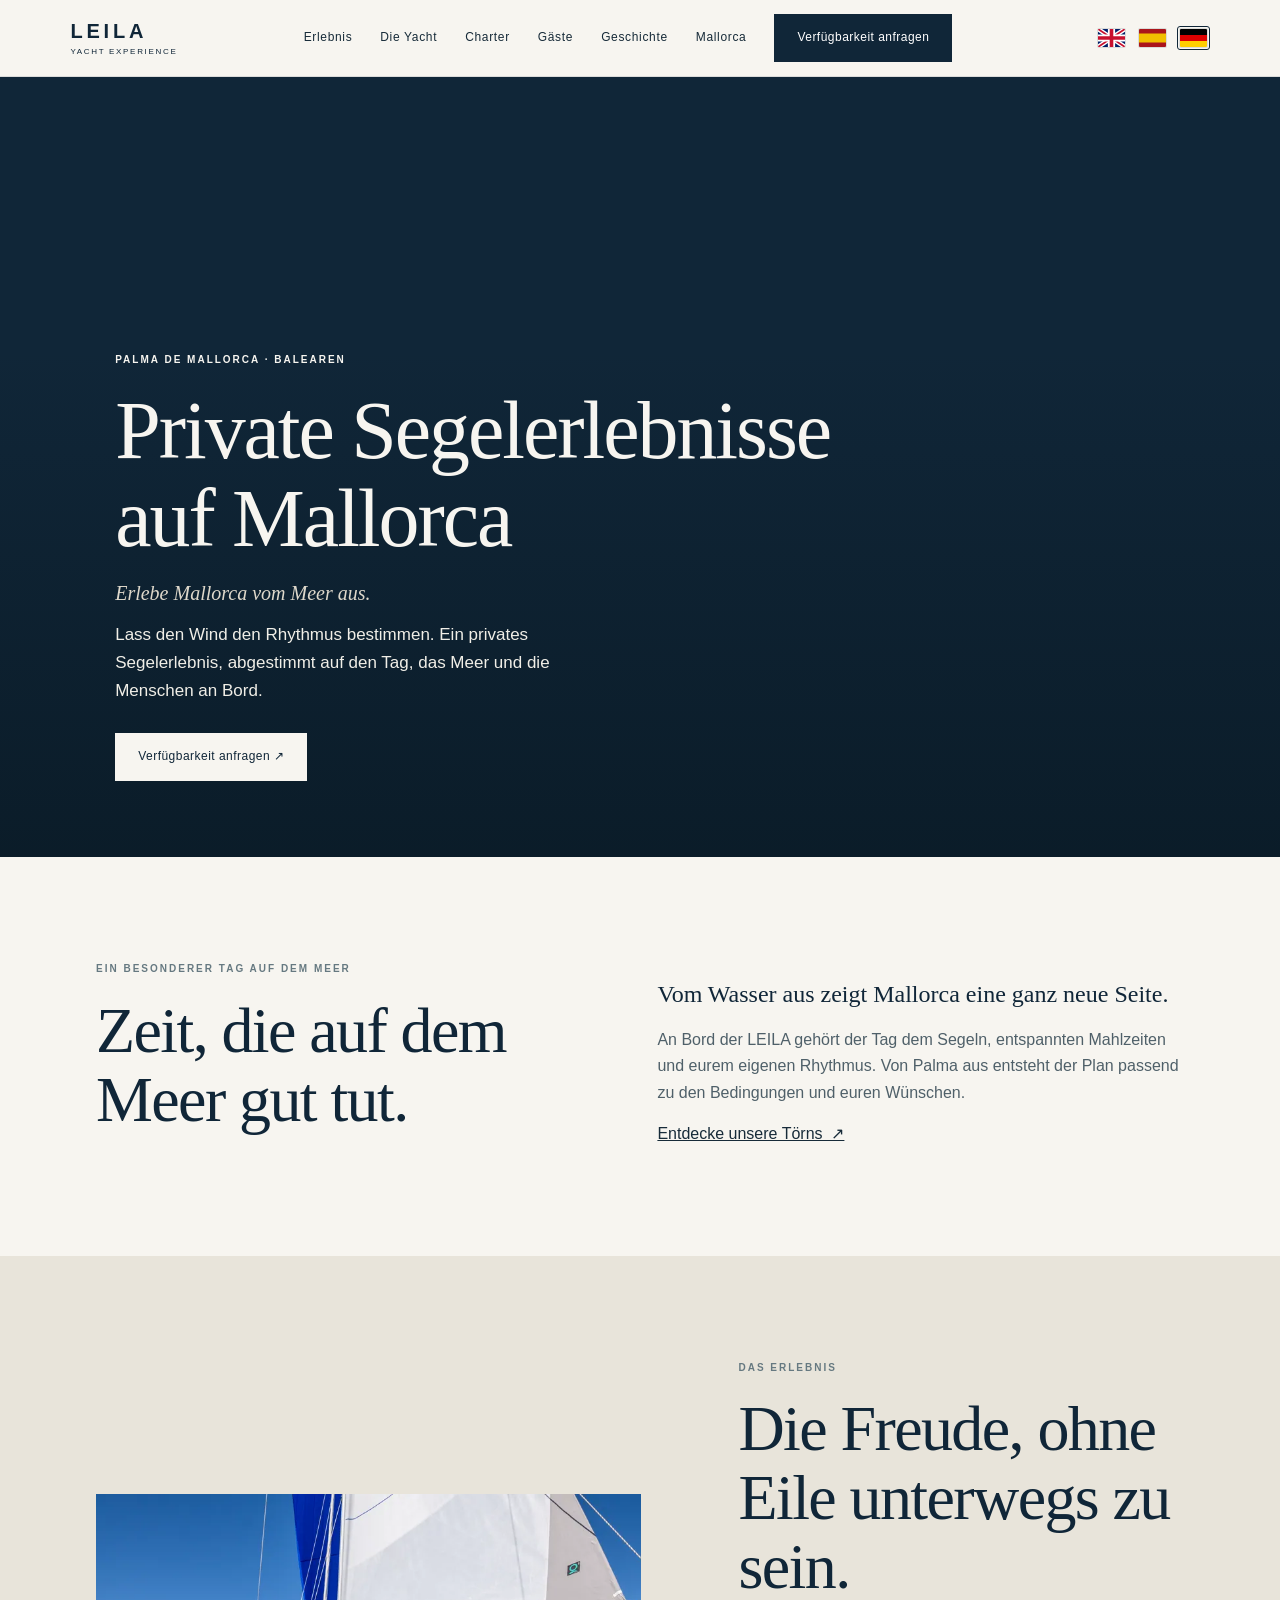
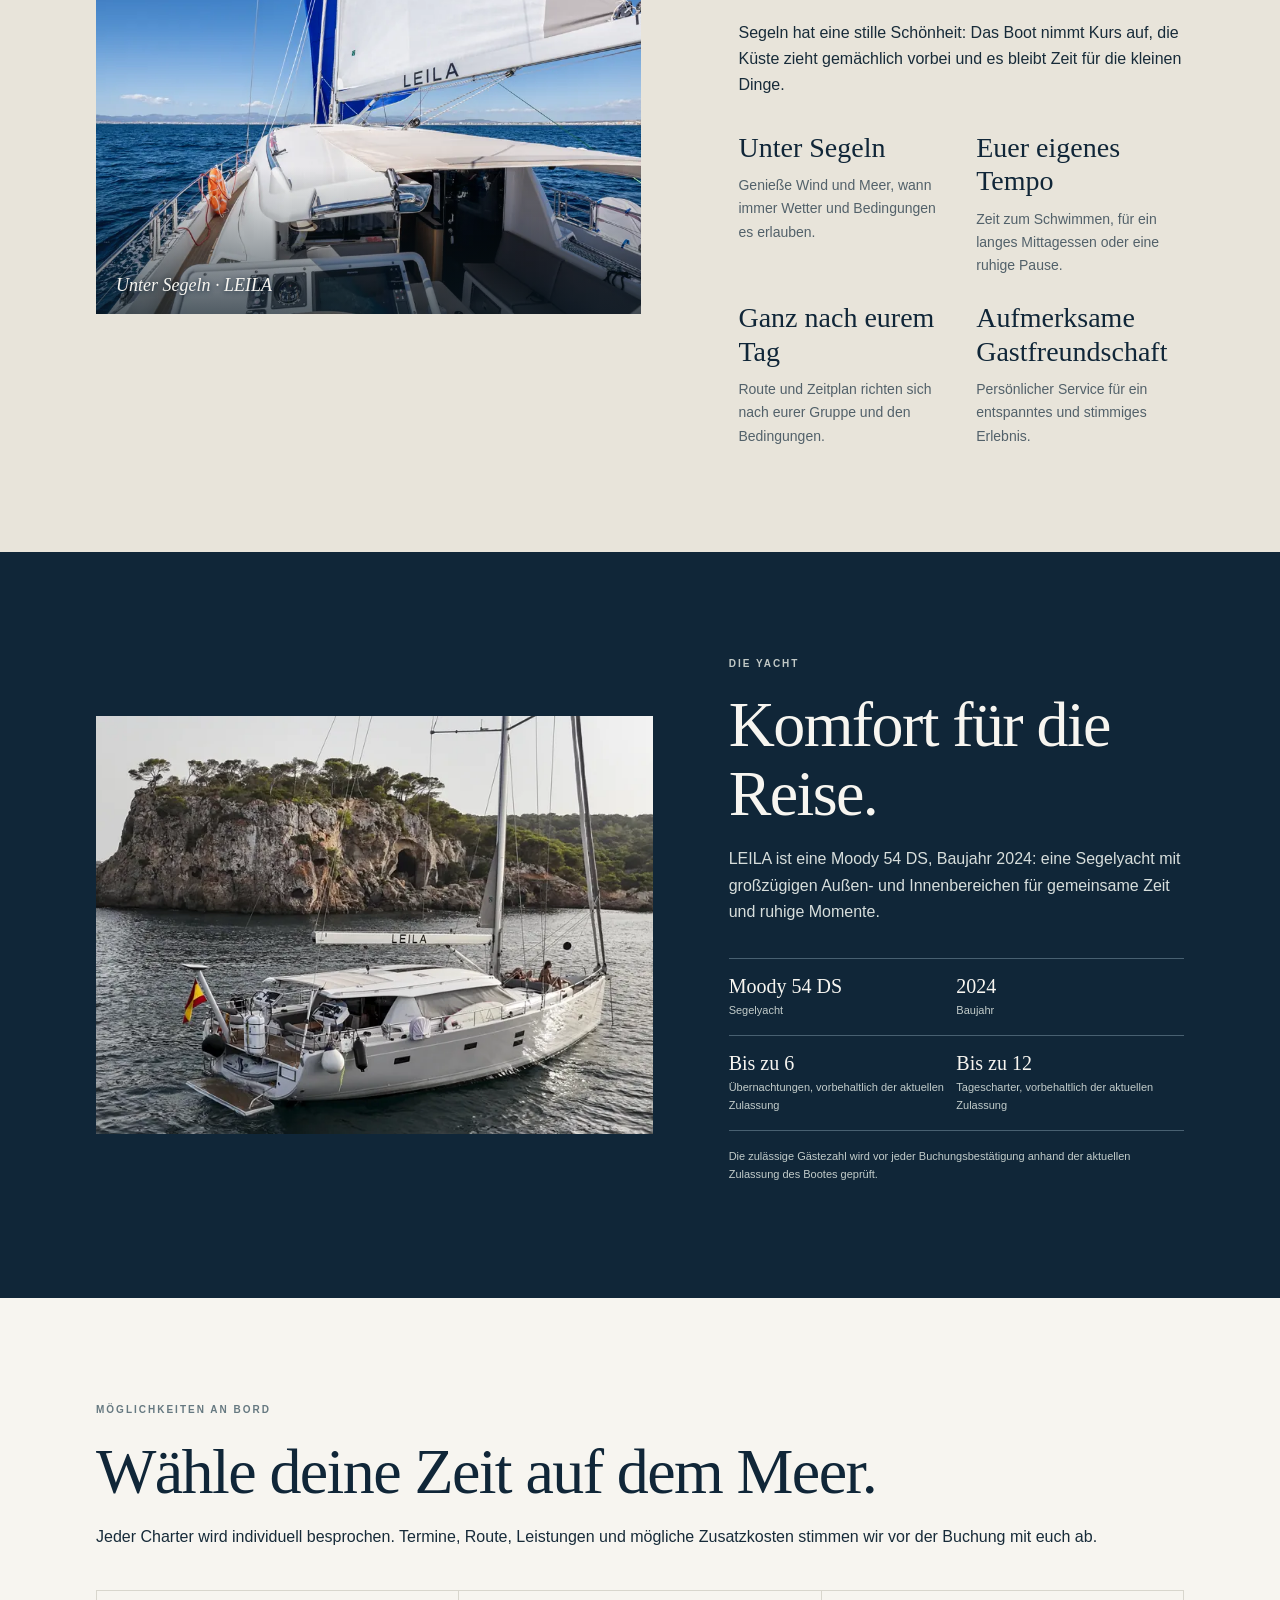
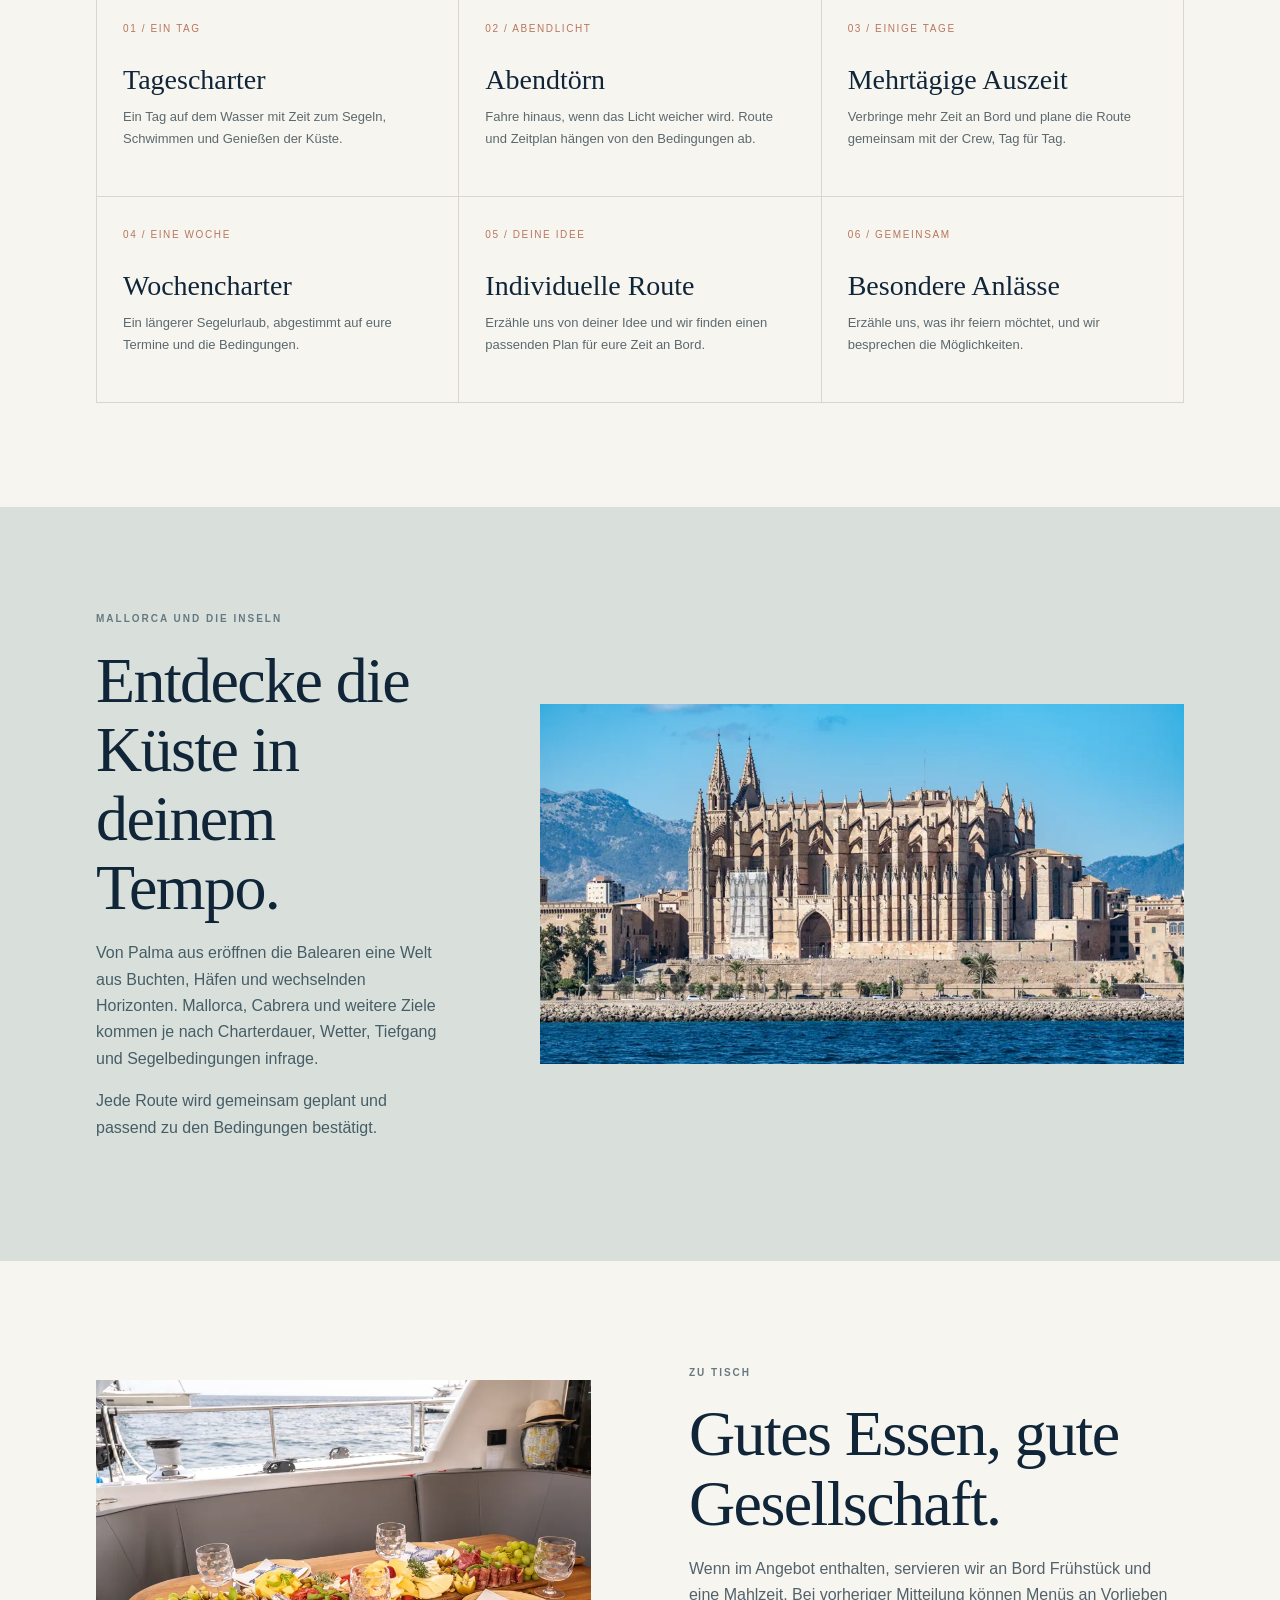
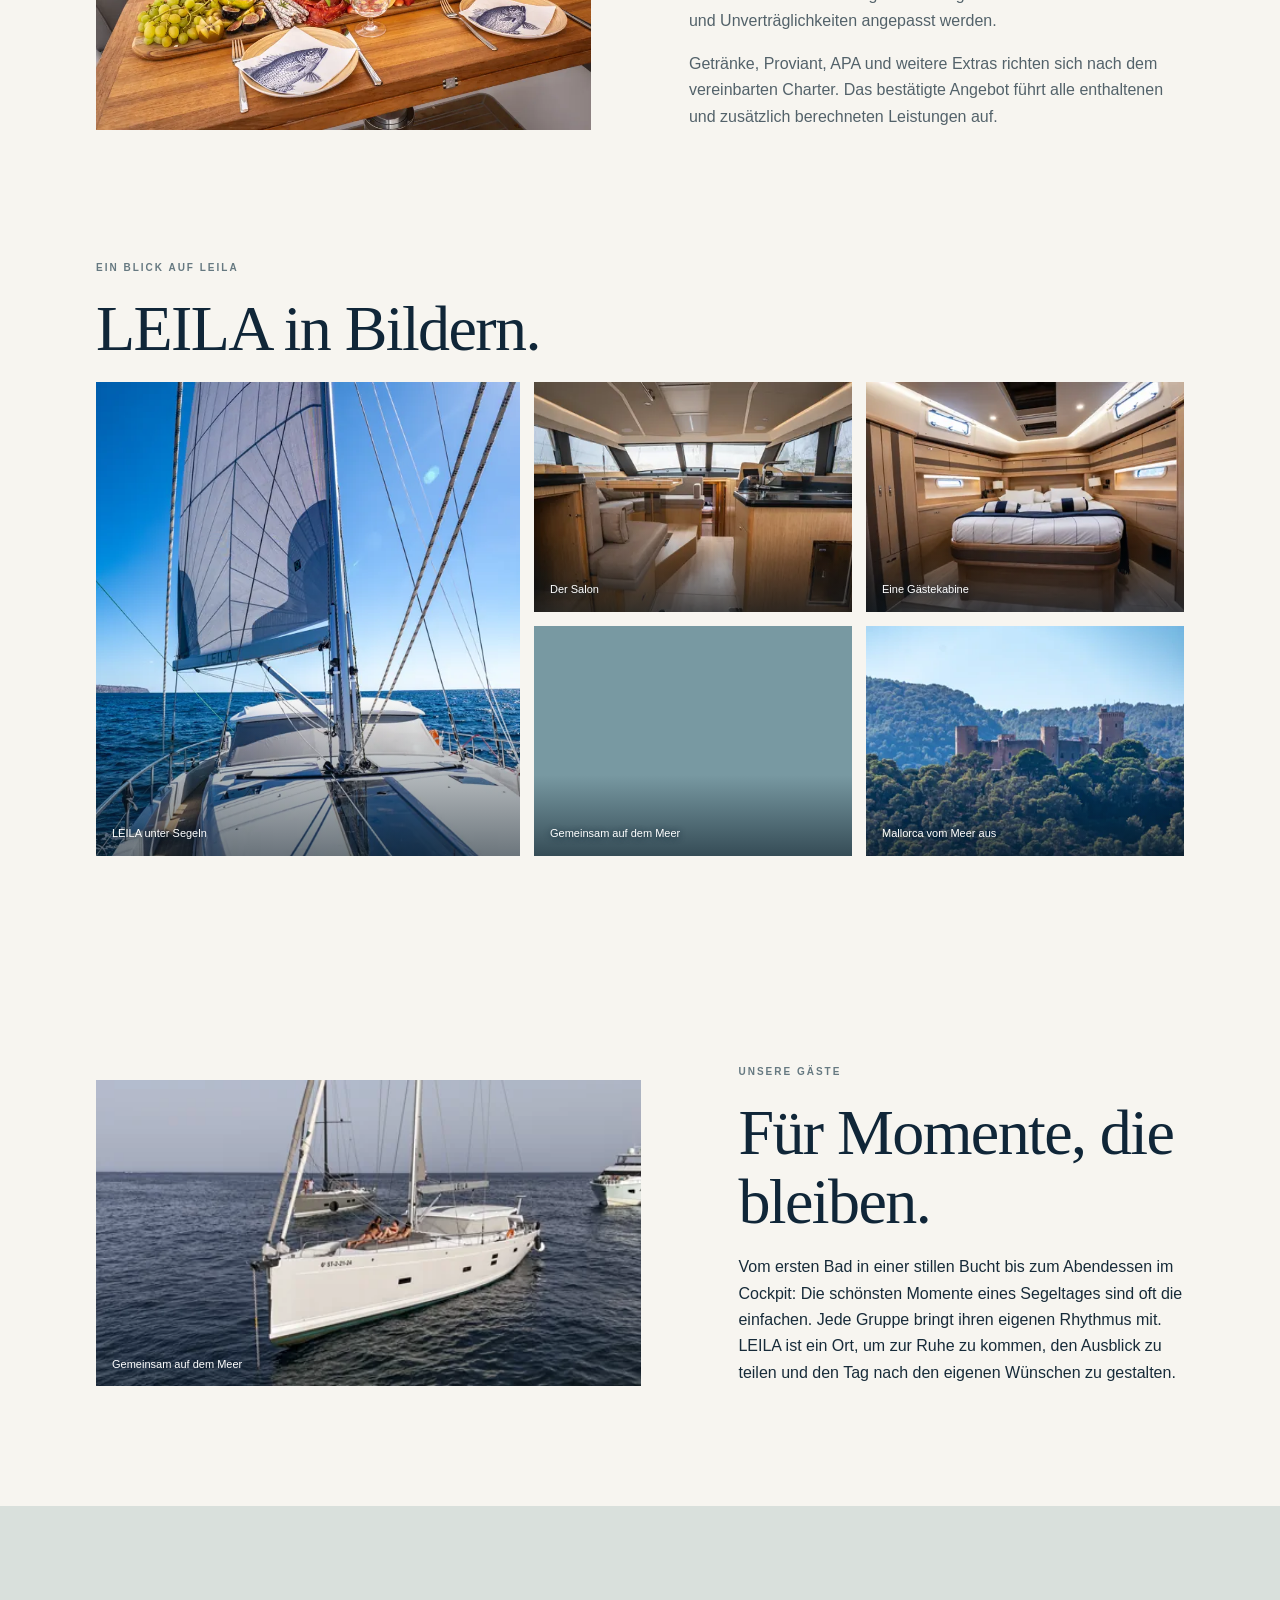
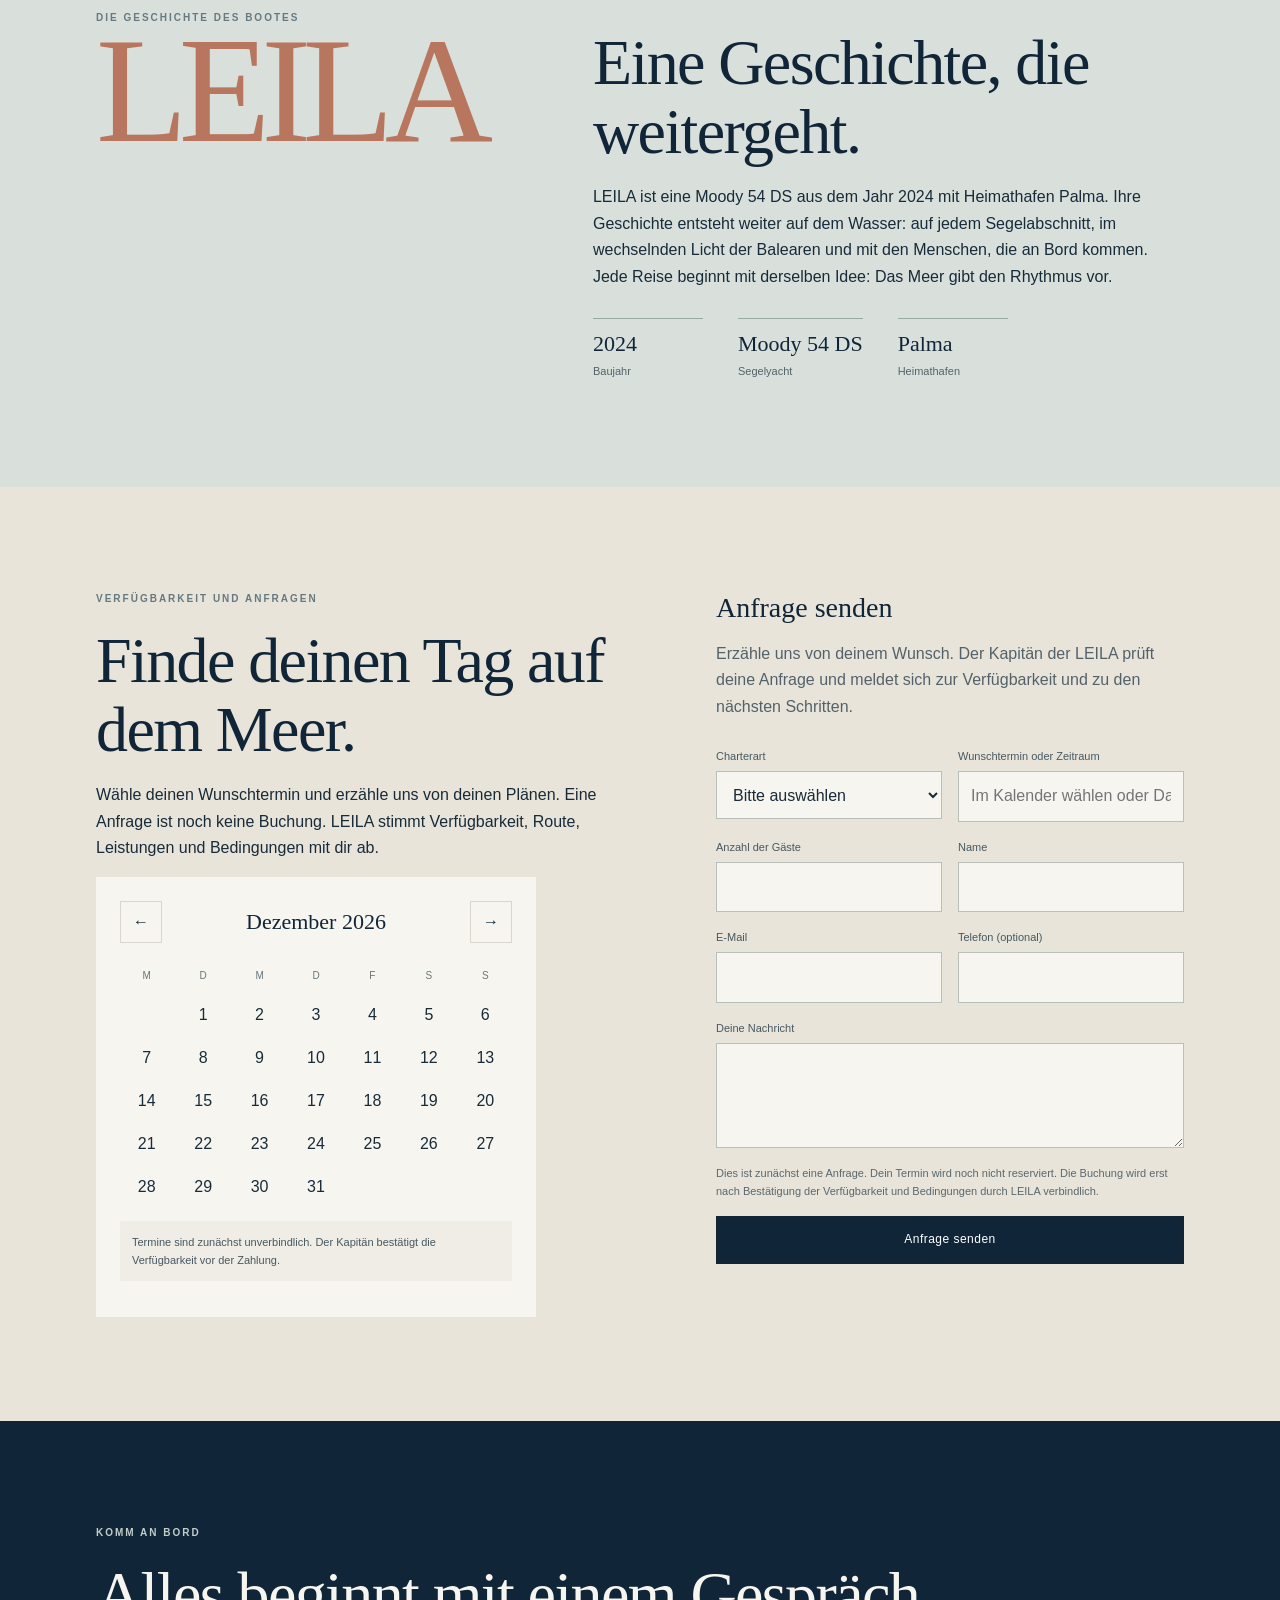
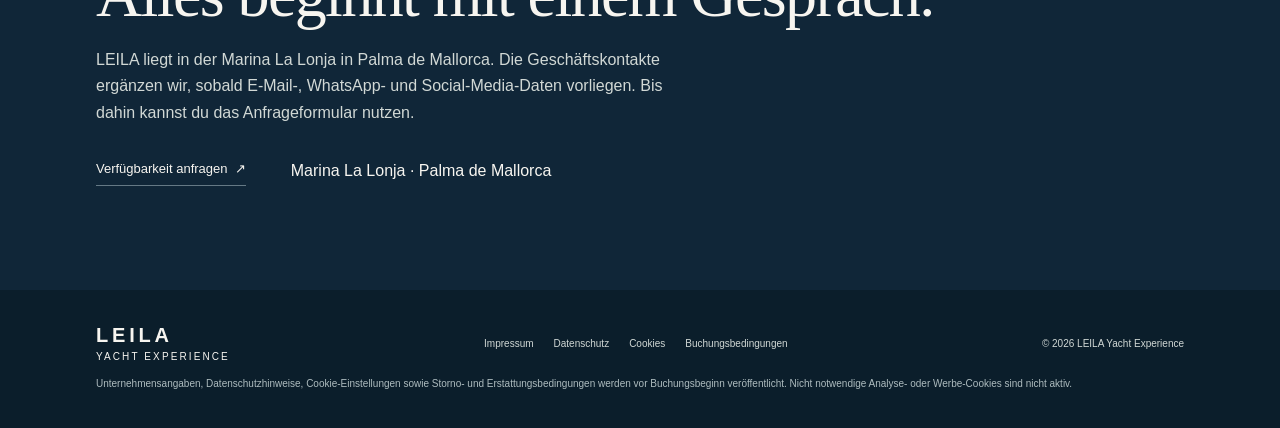
==== de/index.html @ 79f04d92 "Connect enquiry form to Render API" ====
<!doctype html>
<html lang="de">
<head><meta charset="utf-8"><meta name="viewport" content="width=device-width,initial-scale=1"><meta name="theme-color" content="#f7f5f0"><title>Privater Segelurlaub auf Mallorca | LEILA Yacht Experience</title><meta name="description" content="Entdecke Mallorca vom Wasser aus an Bord der LEILA, einer privaten Segelyacht mit Heimathafen Palma. Tagesausfl&uuml;ge, Abendt&ouml;rns und mehrt&auml;gige Reisen."><link rel="canonical" href="https://leila-yacht-experience.juanrechach.chatgpt.site/de/index.html"><link rel="alternate" hreflang="en" href="https://leila-yacht-experience.juanrechach.chatgpt.site/en/index.html"><link rel="alternate" hreflang="es" href="https://leila-yacht-experience.juanrechach.chatgpt.site/es/index.html"><link rel="alternate" hreflang="de" href="https://leila-yacht-experience.juanrechach.chatgpt.site/de/index.html"><link rel="alternate" hreflang="x-default" href="https://leila-yacht-experience.juanrechach.chatgpt.site/en/index.html"><link rel="icon" href="data:,"><link rel="stylesheet" href="../assets/site.css?v=20261016-3"><script type="application/ld+json">{"@context":"https://schema.org","@type":"Organization","name":"LEILA Yacht Experience","url":"https://leila-yacht-experience.juanrechach.chatgpt.site/de/index.html"}</script><script type="application/ld+json">{"@context":"https://schema.org","@type":"WebSite","name":"LEILA Yacht Experience","inLanguage":"de","url":"https://leila-yacht-experience.juanrechach.chatgpt.site/de/index.html"}</script><script defer src="../assets/config.js?v=20261016-5"></script><script defer src="../assets/site.js?v=20261016-5"></script></head>
<body><a class="skip" href="#main">Zum Inhalt springen</a>
<header class="topbar"><nav class="nav" aria-label="Hauptnavigation"><a class="wordmark" href="#top">LEILA<small>YACHT EXPERIENCE</small></a><div class="navlinks"><a href="#experience">Erlebnis</a><a href="#yacht">Die Yacht</a><a href="#charters">Charter</a><a href="#clients">G&auml;ste</a><a href="#history">Geschichte</a><a href="#destinations">Mallorca</a><a href="#request" class="button">Verf&uuml;gbarkeit anfragen</a></div><div class="lang flags language-switch" aria-label="Sprache"><a href="../en/index.html" lang="en" aria-label="Englisch" title="Englisch"><svg class="flag-icon flag-en" viewBox="0 0 30 20" aria-hidden="true" focusable="false"><path fill="#012169" d="M0 0h30v20H0z"/><path stroke="#fff" stroke-width="5" d="M0 0l30 20M30 0L0 20"/><path stroke="#c8102e" stroke-width="2" d="M0 0l30 20M30 0L0 20"/><path stroke="#fff" stroke-width="8" d="M15 0v20M0 10h30"/><path stroke="#c8102e" stroke-width="4" d="M15 0v20M0 10h30"/></svg></a><a href="../es/index.html" lang="es" aria-label="Spanisch" title="Spanisch"><svg class="flag-icon flag-es" viewBox="0 0 30 20" aria-hidden="true" focusable="false"><path fill="#aa151b" d="M0 0h30v20H0z"/><path fill="#f1bf00" d="M0 5h30v10H0z"/></svg></a><a href="../de/index.html" lang="de" aria-label="Deutsch" title="Deutsch" class="current" aria-current="page"><svg class="flag-icon flag-de" viewBox="0 0 30 20" aria-hidden="true" focusable="false"><path fill="#000" d="M0 0h30v6.67H0z"/><path fill="#dd0000" d="M0 6.67h30v6.66H0z"/><path fill="#ffce00" d="M0 13.33h30V20H0z"/></svg></a></div></nav></header>
<main id="main"><section class="hero" id="top"><picture class="hero-picture"><source media="(max-width:600px)" srcset="../assets/leila-under-sail-mobile-720.webp" type="image/webp"><img src="../assets/leila-under-sail-1280.webp" srcset="../assets/leila-under-sail-768.webp 768w, ../assets/leila-under-sail-1280.webp 1280w, ../assets/leila-under-sail-1920.webp 1920w" sizes="100vw" width="1920" height="1080" alt="LEILA segelt vor Mallorca mit blauem Spinnaker" fetchpriority="high" loading="eager" decoding="async"></picture><div class="hero-content"><div class="eyebrow">Palma de Mallorca &middot; Balearen</div><h1>Private Segelerlebnisse<br>auf Mallorca</h1><div class="hero-kicker">Erlebe Mallorca vom Meer aus.</div><p>Lass den Wind den Rhythmus bestimmen. Ein privates Segelerlebnis, abgestimmt auf den Tag, das Meer und die Menschen an Bord.</p><a class="button light" href="#request">Verf&uuml;gbarkeit anfragen <span aria-hidden="true">&nbsp;&#8599;</span></a></div></section>
<section class="section"><div class="wrap intro"><div><div class="eyebrow dark">Ein besonderer Tag auf dem Meer</div><h2>Zeit, die auf dem Meer gut tut.</h2></div><div><p class="lead">Vom Wasser aus zeigt Mallorca eine ganz neue Seite.</p><p>An Bord der LEILA geh&ouml;rt der Tag dem Segeln, entspannten Mahlzeiten und eurem eigenen Rhythmus. Von Palma aus entsteht der Plan passend zu den Bedingungen und euren W&uuml;nschen.</p><a class="textlink" href="#charters">Entdecke unsere T&ouml;rns&nbsp; &#8599;</a></div></div></section>
<section class="section experience" id="experience"><div class="wrap cols"><figure class="experience-visual"><img src="../assets/leila-sailing-deck-960.webp" srcset="../assets/leila-sailing-deck-480.webp 480w, ../assets/leila-sailing-deck-960.webp 960w, ../assets/leila-sailing-deck-1440.webp 1440w" sizes="(max-width:800px) 86vw, 42vw" width="1440" height="960" alt="Blick &uuml;ber LEILAs Deck und Segel mit ihrem Namen im Gro&szlig;segel" loading="lazy" decoding="async"><figcaption>Unter Segeln &middot; LEILA</figcaption></figure><div><div class="eyebrow dark">Das Erlebnis</div><h2>Die Freude, ohne Eile unterwegs zu sein.</h2><p>Segeln hat eine stille Sch&ouml;nheit: Das Boot nimmt Kurs auf, die K&uuml;ste zieht gem&auml;chlich vorbei und es bleibt Zeit f&uuml;r die kleinen Dinge.</p><div class="quiet-list"><div><h3>Unter Segeln</h3><p>Genie&szlig;e Wind und Meer, wann immer Wetter und Bedingungen es erlauben.</p></div><div><h3>Euer eigenes Tempo</h3><p>Zeit zum Schwimmen, f&uuml;r ein langes Mittagessen oder eine ruhige Pause.</p></div><div><h3>Ganz nach eurem Tag</h3><p>Route und Zeitplan richten sich nach eurer Gruppe und den Bedingungen.</p></div><div><h3>Aufmerksame Gastfreundschaft</h3><p>Pers&ouml;nlicher Service f&uuml;r ein entspanntes und stimmiges Erlebnis.</p></div></div></div></div></section>
<section class="section boat" id="yacht"><div class="wrap cols"><img class="boat-art" src="../assets/leila-at-anchor-960.webp" srcset="../assets/leila-at-anchor-480.webp 480w, ../assets/leila-at-anchor-960.webp 960w, ../assets/leila-at-anchor-1440.webp 1440w" sizes="(max-width:800px) 86vw, 46vw" width="1440" height="810" alt="LEILA ankert neben einer felsigen Bucht auf Mallorca" loading="lazy" decoding="async"><div class="boat-copy"><div class="eyebrow">Die Yacht</div><h2>Komfort f&uuml;r die Reise.</h2><p>LEILA ist eine Moody 54 DS, Baujahr 2024: eine Segelyacht mit gro&szlig;z&uuml;gigen Au&szlig;en- und Innenbereichen f&uuml;r gemeinsame Zeit und ruhige Momente.</p><div class="specs"><div class="spec"><b>Moody 54 DS</b><span>Segelyacht</span></div><div class="spec"><b>2024</b><span>Baujahr</span></div><div class="spec"><b>Bis zu 6</b><span>&Uuml;bernachtungen, vorbehaltlich der aktuellen Zulassung</span></div><div class="spec"><b>Bis zu 12</b><span>Tagescharter, vorbehaltlich der aktuellen Zulassung</span></div></div><p class="note">Die zul&auml;ssige G&auml;stezahl wird vor jeder Buchungsbest&auml;tigung anhand der aktuellen Zulassung des Bootes gepr&uuml;ft.</p></div></div></section>
<section class="section experiences" id="charters"><div class="wrap"><div class="eyebrow dark">M&ouml;glichkeiten an Bord</div><h2>W&auml;hle deine Zeit auf dem Meer.</h2><p>Jeder Charter wird individuell besprochen. Termine, Route, Leistungen und m&ouml;gliche Zusatzkosten stimmen wir vor der Buchung mit euch ab.</p><div class="exp-grid"><article class="exp-card"><span class="num">01 / EIN TAG</span><h3>Tagescharter</h3><p>Ein Tag auf dem Wasser mit Zeit zum Segeln, Schwimmen und Genie&szlig;en der K&uuml;ste.</p></article><article class="exp-card"><span class="num">02 / ABENDLICHT</span><h3>Abendt&ouml;rn</h3><p>Fahre hinaus, wenn das Licht weicher wird. Route und Zeitplan h&auml;ngen von den Bedingungen ab.</p></article><article class="exp-card"><span class="num">03 / EINIGE TAGE</span><h3>Mehrt&auml;gige Auszeit</h3><p>Verbringe mehr Zeit an Bord und plane die Route gemeinsam mit der Crew, Tag f&uuml;r Tag.</p></article><article class="exp-card"><span class="num">04 / EINE WOCHE</span><h3>Wochencharter</h3><p>Ein l&auml;ngerer Segelurlaub, abgestimmt auf eure Termine und die Bedingungen.</p></article><article class="exp-card"><span class="num">05 / DEINE IDEE</span><h3>Individuelle Route</h3><p>Erz&auml;hle uns von deiner Idee und wir finden einen passenden Plan f&uuml;r eure Zeit an Bord.</p></article><article class="exp-card"><span class="num">06 / GEMEINSAM</span><h3>Besondere Anl&auml;sse</h3><p>Erz&auml;hle uns, was ihr feiern m&ouml;chtet, und wir besprechen die M&ouml;glichkeiten.</p></article></div></div></section>
<section class="section destinations" id="destinations"><div class="wrap destination-strip"><div><div class="eyebrow dark">Mallorca und die Inseln</div><h2>Entdecke die K&uuml;ste in deinem Tempo.</h2><p>Von Palma aus er&ouml;ffnen die Balearen eine Welt aus Buchten, H&auml;fen und wechselnden Horizonten. Mallorca, Cabrera und weitere Ziele kommen je nach Charterdauer, Wetter, Tiefgang und Segelbedingungen infrage.</p><p>Jede Route wird gemeinsam geplant und passend zu den Bedingungen best&auml;tigt.</p></div><img class="coast" src="../assets/palma-cathedral-from-sea-960.webp" srcset="../assets/palma-cathedral-from-sea-480.webp 480w, ../assets/palma-cathedral-from-sea-960.webp 960w, ../assets/palma-cathedral-from-sea-1440.webp 1440w" sizes="(max-width:800px) 86vw, 55vw" width="1440" height="960" alt="Kathedrale und Uferpromenade von Palma vom Meer aus gesehen" loading="lazy" decoding="async"></div></section>
<section class="section food"><div class="wrap cols"><img class="food-art-image" src="../assets/onboard-table-960.webp" srcset="../assets/onboard-table-480.webp 480w, ../assets/onboard-table-960.webp 960w, ../assets/onboard-table-1440.webp 1440w" sizes="(max-width:800px) 86vw, 42vw" width="1440" height="960" alt="Obst, K&auml;se und Aufschnitt auf dem Cockpittisch der LEILA" loading="lazy" decoding="async"><div><div class="eyebrow dark">Zu Tisch</div><h2>Gutes Essen, gute Gesellschaft.</h2><p>Wenn im Angebot enthalten, servieren wir an Bord Fr&uuml;hst&uuml;ck und eine Mahlzeit. Bei vorheriger Mitteilung k&ouml;nnen Men&uuml;s an Vorlieben und Unvertr&auml;glichkeiten angepasst werden.</p><p>Getr&auml;nke, Proviant, APA und weitere Extras richten sich nach dem vereinbarten Charter. Das best&auml;tigte Angebot f&uuml;hrt alle enthaltenen und zus&auml;tzlich berechneten Leistungen auf.</p></div></div></section>
<section class="section gallery"><div class="wrap"><div class="eyebrow dark">Ein Blick auf LEILA</div><h2>LEILA in Bildern.</h2><div class="gallery-grid"><figure><img src="../assets/leila-sailing-detail-960.webp" srcset="../assets/leila-sailing-detail-480.webp 480w, ../assets/leila-sailing-detail-960.webp 960w, ../assets/leila-sailing-detail-1440.webp 1440w" sizes="(max-width:480px) 88vw, (max-width:800px) 42vw, 40vw" width="1440" height="960" alt="LEILAs Gro&szlig;segel und Mallorcas Horizont vom Deck aus gesehen" loading="lazy" decoding="async"><figcaption>LEILA unter Segeln</figcaption></figure><figure><img src="../assets/leila-salon-960.webp" srcset="../assets/leila-salon-480.webp 480w, ../assets/leila-salon-960.webp 960w, ../assets/leila-salon-1440.webp 1440w" sizes="(max-width:480px) 44vw, (max-width:800px) 42vw, 30vw" width="1440" height="960" alt="Heller Salon an Bord der LEILA mit Esstisch und Sofa" loading="lazy" decoding="async"><figcaption>Der Salon</figcaption></figure><figure><img src="../assets/leila-cabin-960.webp" srcset="../assets/leila-cabin-480.webp 480w, ../assets/leila-cabin-960.webp 960w, ../assets/leila-cabin-1440.webp 1440w" sizes="(max-width:480px) 44vw, (max-width:800px) 42vw, 30vw" width="1440" height="960" alt="Doppelkabine f&uuml;r G&auml;ste mit wei&szlig;er und dunkelblauer Bettw&auml;sche" loading="lazy" decoding="async"><figcaption>Eine G&auml;stekabine</figcaption></figure><figure><img src="../assets/leila-guests-960.webp" srcset="../assets/leila-guests-480.webp 480w, ../assets/leila-guests-960.webp 960w, ../assets/leila-guests-1440.webp 1440w" sizes="(max-width:480px) 44vw, (max-width:800px) 42vw, 30vw" width="1440" height="810" alt="G&auml;ste genie&szlig;en das Meer an Bord der LEILA" loading="lazy" decoding="async"><figcaption>Gemeinsam auf dem Meer</figcaption></figure><figure><img src="../assets/bellver-castle-from-sea-960.webp" srcset="../assets/bellver-castle-from-sea-480.webp 480w, ../assets/bellver-castle-from-sea-960.webp 960w, ../assets/bellver-castle-from-sea-1440.webp 1440w" sizes="(max-width:480px) 44vw, (max-width:800px) 42vw, 30vw" width="1440" height="960" alt="Schloss Bellver &uuml;ber den bewaldeten H&uuml;geln von Palma" loading="lazy" decoding="async"><figcaption>Mallorca vom Meer aus</figcaption></figure></div></div></section>
<section class="section clients" id="clients"><div class="wrap cols"><figure class="clients-photo"><img src="../assets/leila-guests-960.webp" srcset="../assets/leila-guests-480.webp 480w, ../assets/leila-guests-960.webp 960w, ../assets/leila-guests-1440.webp 1440w" sizes="(max-width:800px) 86vw, 42vw" width="1440" height="810" alt="G&auml;ste genie&szlig;en das Meer an Bord der LEILA" loading="lazy" decoding="async"><figcaption>Gemeinsam auf dem Meer</figcaption></figure><div class="clients-copy"><div class="eyebrow dark">Unsere G&auml;ste</div><h2>F&uuml;r Momente, die bleiben.</h2><p>Vom ersten Bad in einer stillen Bucht bis zum Abendessen im Cockpit: Die sch&ouml;nsten Momente eines Segeltages sind oft die einfachen. Jede Gruppe bringt ihren eigenen Rhythmus mit. LEILA ist ein Ort, um zur Ruhe zu kommen, den Ausblick zu teilen und den Tag nach den eigenen W&uuml;nschen zu gestalten.</p></div></div></section>
<section class="section history" id="history"><div class="wrap history-grid"><div><div class="eyebrow dark">Die Geschichte des Bootes</div><div class="history-mark" aria-hidden="true">LEILA</div></div><div class="history-copy"><h2>Eine Geschichte, die weitergeht.</h2><p>LEILA ist eine Moody 54 DS aus dem Jahr 2024 mit Heimathafen Palma. Ihre Geschichte entsteht weiter auf dem Wasser: auf jedem Segelabschnitt, im wechselnden Licht der Balearen und mit den Menschen, die an Bord kommen. Jede Reise beginnt mit derselben Idee: Das Meer gibt den Rhythmus vor.</p><div class="history-facts"><div class="history-fact"><strong>2024</strong><span>Baujahr</span></div><div class="history-fact"><strong>Moody 54 DS</strong><span>Segelyacht</span></div><div class="history-fact"><strong>Palma</strong><span>Heimathafen</span></div></div></div></div></section>
<section class="section availability" id="request"><div class="wrap cols"><div><div class="eyebrow dark">Verf&uuml;gbarkeit und Anfragen</div><h2>Finde deinen Tag auf dem Meer.</h2><p>W&auml;hle deinen Wunschtermin und erz&auml;hle uns von deinen Pl&auml;nen. Eine Anfrage ist noch keine Buchung. LEILA stimmt Verf&uuml;gbarkeit, Route, Leistungen und Bedingungen mit dir ab.</p><div class="calendar" aria-label="Wunschtermin ausw&auml;hlen"><div class="cal-head"><button id="prev" type="button" aria-label="Vorheriger Monat">&#8592;</button><div id="cal-title" class="cal-title" aria-live="polite"></div><button id="next" type="button" aria-label="N&auml;chster Monat">&#8594;</button></div><div id="cal-days" class="days" role="group" aria-label="Kalendertage"></div><p class="cal-note">Termine sind zun&auml;chst unverbindlich. Der Kapit&auml;n best&auml;tigt die Verf&uuml;gbarkeit vor der Zahlung.</p><p id="picked" aria-live="polite" style="font-size:12px"></p></div></div><div class="request-copy"><h3>Anfrage senden</h3><p>Erz&auml;hle uns von deinem Wunsch. Der Kapit&auml;n der LEILA pr&uuml;ft deine Anfrage und meldet sich zur Verf&uuml;gbarkeit und zu den n&auml;chsten Schritten.</p><form class="form" id="request-form"><div class="field"><label for="type">Charterart</label><select id="type" name="type" required><option value="">Bitte ausw&auml;hlen</option><option value="Day charter">Tagescharter</option><option value="Sunset sail">Abendt&ouml;rn</option><option value="Multi-day escape">Mehrt&auml;gige Auszeit</option><option value="Weekly charter">Wochencharter</option><option value="Tailored itinerary">Individuelle Route</option><option value="Special occasion">Besonderer Anlass</option></select></div><div class="field"><label for="date">Wunschtermin oder Zeitraum</label><input id="date" name="date" type="text" placeholder="Im Kalender w&auml;hlen oder Datum eingeben" required></div><div class="field"><label for="guests">Anzahl der G&auml;ste</label><input id="guests" name="guests" type="number" min="1" max="12" required></div><div class="field"><label for="name">Name</label><input id="name" name="name" autocomplete="name" required></div><div class="field"><label for="email">E-Mail</label><input id="email" name="email" type="email" autocomplete="email" required></div><div class="field"><label for="phone">Telefon (optional)</label><input id="phone" name="phone" type="tel" autocomplete="tel"></div><div class="field full"><label for="message">Deine Nachricht</label><textarea id="message" name="message"></textarea></div><p class="form-hint">Dies ist zun&auml;chst eine Anfrage. Dein Termin wird noch nicht reserviert. Die Buchung wird erst nach Best&auml;tigung der Verf&uuml;gbarkeit und Bedingungen durch LEILA verbindlich.</p><button class="button" type="submit">Anfrage senden</button><div class="status" id="request-status" role="status" aria-live="polite" hidden></div></form></div></div></section>
<section class="section contact" id="contact"><div class="wrap"><div class="eyebrow">Komm an Bord</div><h2>Alles beginnt mit einem Gespr&auml;ch.</h2><p>LEILA liegt in der Marina La Lonja in Palma de Mallorca. Die Gesch&auml;ftskontakte erg&auml;nzen wir, sobald E-Mail-, WhatsApp- und Social-Media-Daten vorliegen. Bis dahin kannst du das Anfrageformular nutzen.</p><div class="contact-row"><a href="#request">Verf&uuml;gbarkeit anfragen&nbsp; &#8599;</a><span>Marina La Lonja &middot; Palma de Mallorca</span></div></div></section></main>
<footer class="footer"><div class="footer-inner"><a class="wordmark" href="#top" style="color:#f7f5f0">LEILA<small>YACHT EXPERIENCE</small></a><div class="footlinks"><a href="#legal">Impressum</a><a href="#legal">Datenschutz</a><a href="#legal">Cookies</a><a href="#legal">Buchungsbedingungen</a></div><small>&copy; <span id="year">2026</span> LEILA Yacht Experience</small></div><p class="legal-note" id="legal">Unternehmensangaben, Datenschutzhinweise, Cookie-Einstellungen sowie Storno- und Erstattungsbedingungen werden vor Buchungsbeginn ver&ouml;ffentlicht. Nicht notwendige Analyse- oder Werbe-Cookies sind nicht aktiv.</p></footer></body></html>
---- assets/site.css ----
:root{--navy:#102638;--cream:#f7f5f0;--sand:#d8c8ae;--sea:#7899a2;--clay:#b8765e;--ink:#172b39;--line:#d8d6cd;--serif:'Playfair Display',Georgia,serif;--sans:'DM Sans',Arial,sans-serif}*{box-sizing:border-box}html{scroll-behavior:smooth;scroll-padding-top:86px}body{margin:0;background:var(--cream);color:var(--ink);font:16px/1.65 var(--sans);-webkit-font-smoothing:antialiased}a{color:inherit}button,input,select,textarea{font:inherit}button,a{touch-action:manipulation}.skip{position:absolute;top:-80px;left:16px;background:white;padding:12px;z-index:20}.skip:focus{top:16px}.topbar{position:sticky;top:0;z-index:10;background:rgba(247,245,240,.97);border-bottom:1px solid rgba(16,38,56,.12);backdrop-filter:blur(9px)}.nav{max-width:1440px;margin:auto;height:76px;padding:0 5.5%;display:flex;align-items:center;justify-content:space-between}.wordmark{text-decoration:none;color:var(--navy);font-size:20px;font-weight:600;letter-spacing:.19em;line-height:1}.wordmark small{display:block;margin-top:7px;font-size:8px;letter-spacing:.21em;font-weight:500}.navlinks{display:flex;gap:28px;align-items:center;font-size:12px;letter-spacing:.055em}.navlinks a{text-decoration:none}.navlinks a:hover,.textlink:hover{color:var(--clay)}.lang{display:flex;gap:9px;align-items:center;color:#63717a}.lang a{font-size:11px;text-decoration:none}.lang .current{color:var(--navy);font-weight:600}.button{min-height:48px;display:inline-flex;align-items:center;justify-content:center;padding:0 22px;background:var(--navy);border:1px solid var(--navy);color:white;text-decoration:none;font-size:12px;letter-spacing:.04em;transition:background .2s,color .2s}.button:hover{background:#244455}.button.light{background:var(--cream);border-color:var(--cream);color:var(--navy)}.button.outline{background:transparent;color:var(--navy)}.button:focus-visible,a:focus-visible,button:focus-visible,input:focus-visible,select:focus-visible,textarea:focus-visible{outline:3px solid var(--clay);outline-offset:3px}.hero{position:relative;min-height:min(780px,calc(100svh - 76px));display:flex;align-items:flex-end;background:#102638;color:var(--cream)}.hero:after{content:'';position:absolute;inset:35% 0 0;background:linear-gradient(0deg,rgba(9,25,36,.76),transparent)}.hero-content{position:relative;z-index:1;width:min(1440px,100%);margin:0 auto;padding:90px 9% 76px}.eyebrow{text-transform:uppercase;letter-spacing:.2em;font-size:10px;font-weight:600}.hero h1,.section h2{font:400 clamp(42px,6.4vw,86px)/1.08 var(--serif);letter-spacing:-.025em;margin:18px 0}.hero p{font-size:17px;max-width:510px;color:#f0eee7;margin:0 0 28px}.hero-kicker{font:italic 20px var(--serif);color:#ded8cb;margin-bottom:16px}.section{padding:104px 7.5%;}.wrap{max-width:1220px;margin:auto}.intro{display:grid;grid-template-columns:.9fr 1.1fr;gap:12%;align-items:start}.intro h2,.section h2{font-size:clamp(38px,5vw,64px);color:var(--navy)}.intro p{max-width:580px;margin:15px 0;color:#4f6069}.intro .lead{font:24px/1.5 var(--serif);color:var(--navy)}.eyebrow.dark{color:#667981}.rule{height:1px;background:var(--line);margin:50px 0}.experience{background:#e8e4da}.cols{display:grid;grid-template-columns:1.1fr .9fr;gap:9%;align-items:center}.experience-visual{min-height:420px;position:relative}.experience-visual span{position:absolute;bottom:18px;left:20px;color:var(--cream);font:italic 18px var(--serif)}h3{font:400 28px/1.2 var(--serif);color:var(--navy);margin:0 0 10px}.quiet-list{display:grid;grid-template-columns:1fr 1fr;gap:24px 30px;margin-top:32px}.quiet-list p{font-size:14px;color:#52616a;margin:0}.boat{background:var(--navy);color:var(--cream)}.boat h2,.boat h3{color:var(--cream)}.boat .eyebrow{color:#c1c8c5}.boat .cols{gap:7%}.boat-art{width:100%;display:block}.boat-copy>p{color:#d7dedc;max-width:530px}.specs{display:grid;grid-template-columns:1fr 1fr;border-top:1px solid #486071;margin-top:32px}.spec{padding:16px 10px 16px 0;border-bottom:1px solid #486071}.spec b{display:block;font:20px var(--serif)}.spec span{display:block;color:#c2ccca;font-size:11px;margin-top:3px}.note{font-size:11px!important;color:#c2ccca!important;margin-top:16px}.experiences{background:var(--cream)}.exp-grid{display:grid;grid-template-columns:repeat(3,1fr);gap:1px;background:var(--line);margin-top:40px;border:1px solid var(--line)}.exp-card{background:var(--cream);padding:30px 26px;min-height:205px}.exp-card .num{display:block;font-size:10px;color:var(--clay);letter-spacing:.16em;margin-bottom:25px}.exp-card p{font-size:13px;color:#5b696e;margin:0}.destinations{background:#d9e0dc}.destination-strip{display:grid;grid-template-columns:.7fr 1.3fr;gap:9%;align-items:center}.coast{height:360px;width:100%;object-fit:cover;object-position:center 48%;display:block;background:none}.destinations p{max-width:540px;color:#465d66}.food{background:var(--cream)}.food .cols{grid-template-columns:1fr 1fr}.food-art{min-height:350px;background:var(--sand);display:flex;align-items:center;justify-content:center;color:var(--navy)}.food-art svg{width:60%;max-width:250px}.food p{color:#53626a;max-width:520px}.gallery{padding-top:10px}.gallery-grid{display:grid;grid-template-columns:1.2fr .8fr;grid-template-rows:260px 240px;gap:14px}.gallery-grid figure{margin:0;position:relative;overflow:hidden;background:var(--sea)}.gallery-grid figure:first-child{grid-row:span 2;background:#102638}.gallery-grid figure:nth-child(2){background:#c7c9bf}.gallery-grid figure:nth-child(3){background:#7899a2}.gallery-grid img{width:100%;height:100%;object-fit:cover;display:block}.gallery-grid figcaption{position:absolute;left:16px;bottom:13px;color:white;font-size:11px;text-shadow:0 1px 6px #102638}.availability{background:#e8e4da}.availability .cols{align-items:start}.calendar{background:var(--cream);padding:24px;max-width:440px}.cal-head{display:flex;justify-content:space-between;align-items:center;margin-bottom:18px}.cal-head button{border:1px solid var(--line);background:transparent;color:var(--navy);height:42px;width:42px;cursor:pointer}.cal-title{font:22px var(--serif);color:var(--navy)}.days{display:grid;grid-template-columns:repeat(7,1fr);gap:3px;text-align:center}.days span{font-size:10px;color:#69777b;padding:7px 0}.days button{height:40px;border:0;background:transparent;color:var(--ink);cursor:pointer}.days button:hover,.days button.selected{background:var(--navy);color:white}.days button:disabled{visibility:hidden}.cal-note{margin:14px 0 0;padding:12px;background:#f0ede6;font-size:11px;color:#465860}.request-copy{max-width:490px}.request-copy>p{color:#53626a}.form{display:grid;grid-template-columns:1fr 1fr;gap:16px;margin-top:27px}.field{display:flex;flex-direction:column;gap:6px}.field.full{grid-column:1/-1}.field label{font-size:11px;color:#465962}.field input,.field select,.field textarea{border:1px solid #b9c0bb;background:var(--cream);min-height:48px;padding:11px 12px;color:var(--ink);border-radius:0}.field textarea{min-height:105px;resize:vertical}.form .button{grid-column:1/-1;cursor:pointer}.form-hint{grid-column:1/-1;font-size:11px;color:#59686e;margin:0}.status{grid-column:1/-1;padding:14px;background:#fff;color:var(--navy);font-size:13px}.contact{background:var(--navy);color:var(--cream)}.contact h2{color:var(--cream)}.contact .eyebrow{color:#c2ccca}.contact p{max-width:600px;color:#d1d8d5}.contact-row{display:flex;gap:45px;flex-wrap:wrap;margin-top:32px}.contact-row a{text-decoration:none;font-size:13px;border-bottom:1px solid #657985;padding-bottom:6px}.footer{background:#0b1e2b;color:#d1d8d5;padding:35px 7.5%}.footer-inner{max-width:1220px;margin:auto;display:flex;justify-content:space-between;gap:24px;align-items:center}.footer small{font-size:10px}.footlinks{display:flex;gap:20px;flex-wrap:wrap}.footlinks a{font-size:10px;text-decoration:none}.legal-note{max-width:1220px;margin:14px auto 0;color:#aebcbf;font-size:10px}.mobile-menu{display:none}
@media(max-width:800px){.nav{height:68px;padding:0 5%}.navlinks{gap:17px}.navlinks a:not(.button){display:none}.navlinks .button{min-height:42px;padding:0 14px}.hero{min-height:680px;min-height:calc(90svh - 68px);background-position:55% center}.hero-content{padding:70px 7% 55px}.section{padding:76px 7%}.intro,.cols,.destination-strip,.food .cols{grid-template-columns:1fr;gap:35px}.intro{gap:12px}.experience-visual{min-height:350px}.boat-art{max-width:600px}.exp-grid{grid-template-columns:1fr 1fr}.exp-card{min-height:170px}.destination-strip{gap:28px}.coast{height:300px}.gallery-grid{grid-template-rows:220px 180px}.availability .cols{gap:38px}.calendar{max-width:none}.contact-row{gap:25px}.footer-inner{align-items:flex-start;flex-direction:column}}
@media(max-width:480px){body{font-size:15px}.wordmark{font-size:17px}.wordmark small{font-size:7px}.nav{padding:0 4%}.navlinks{gap:9px}.navlinks .button{font-size:10px;min-height:40px;padding:0 10px}.lang{gap:5px}.lang a{font-size:10px}.hero h1{font-size:48px}.hero p{font-size:15px}.hero-kicker{font-size:18px}.section{padding:65px 6%}.intro h2,.section h2{font-size:42px}.quiet-list{grid-template-columns:1fr;gap:18px}.exp-grid{grid-template-columns:1fr}.exp-card{min-height:auto;padding:23px}.exp-card .num{margin-bottom:14px}.experience-visual{min-height:280px}.specs{grid-template-columns:1fr 1fr}.gallery-grid{grid-template-columns:1fr 1fr;grid-template-rows:180px 145px;gap:8px}.gallery-grid figure:first-child{grid-column:span 2;grid-row:auto}.calendar{padding:15px}.days button{height:39px}.form{grid-template-columns:1fr}.field.full,.form .button,.form-hint,.status{grid-column:auto}.footer{padding:30px 6%}.footlinks{gap:13px}.coast{height:250px}}
@media(prefers-reduced-motion:reduce){html{scroll-behavior:auto}*,*:before,*:after{transition-duration:.01ms!important;animation-duration:.01ms!important;animation-iteration-count:1!important}}
.sr-only{position:absolute;width:1px;height:1px;padding:0;margin:-1px;overflow:hidden;clip:rect(0,0,0,0);white-space:nowrap;border:0}.menu-toggle{display:none;background:transparent;border:1px solid var(--line);color:var(--navy);min-width:42px;height:42px;font-size:19px;cursor:pointer}
@media(max-width:800px){.menu-toggle{display:inline-flex;align-items:center;justify-content:center;order:0}.navlinks{position:static;gap:10px}.navlinks>a.button{display:inline-flex}.navlinks .lang{display:flex}.navlinks.menu-open{position:absolute;top:68px;right:0;left:0;background:var(--cream);padding:14px 6% 18px;border-bottom:1px solid var(--line);display:flex;align-items:stretch;flex-direction:column;gap:0}.navlinks.menu-open>a:not(.button){display:block;padding:12px 0;border-bottom:1px solid var(--line)}.navlinks.menu-open>a.button{display:inline-flex;margin:12px 0}.navlinks.menu-open .lang{padding-top:12px}.navlinks .lang>a{display:inline!important;padding:0!important;border:0!important}}
@media(max-width:480px){.navlinks{gap:7px}.navlinks>a.button{font-size:8px;min-height:40px;padding:0 5px;white-space:nowrap}}.hero{background:#102638;color:var(--cream)}.hero-picture{position:absolute;inset:0;display:block}.hero-picture img{display:block;width:100%;height:100%;object-fit:cover;object-position:center 52%}.hero:after{z-index:1}.hero-content{z-index:2}
.experience-visual{background:none;position:relative;margin:0;overflow:hidden}.experience-visual:after{content:"";position:absolute;inset:65% 0 0;background:linear-gradient(0deg,rgba(9,25,36,.68),transparent);pointer-events:none}.experience-visual img{display:block;width:100%;height:100%;min-height:420px;object-fit:cover}.experience-visual figcaption{position:absolute;z-index:1;bottom:18px;left:20px;color:var(--cream);font:italic 18px var(--serif);text-shadow:0 1px 5px #102638}
.boat-art{width:100%;height:auto;max-height:520px;aspect-ratio:4/3;object-fit:cover;display:block}.coast{height:360px;width:100%;object-fit:cover;object-position:center 48%;display:block;background:none}.food-art-image{width:100%;height:350px;object-fit:cover;display:block}
.gallery-grid{grid-template-columns:1.2fr .9fr .9fr;grid-template-rows:230px 230px}.gallery-grid figure:after{content:"";position:absolute;inset:65% 0 0;background:linear-gradient(0deg,rgba(9,25,36,.6),transparent);pointer-events:none}.gallery-grid figcaption{z-index:1}
@media(max-width:800px){.experience-visual,.experience-visual img{min-height:350px}.gallery-grid{grid-template-columns:1fr 1fr;grid-template-rows:220px 180px 180px}}
@media(max-width:480px){.experience-visual,.experience-visual img{min-height:280px}.gallery-grid{grid-template-columns:1fr 1fr;grid-template-rows:180px 145px 145px;gap:8px}}
.photo-viewer{position:fixed;inset:0;width:min(96vw,1500px);height:min(94vh,1000px);max-width:none;max-height:none;margin:auto;padding:56px 24px 20px;border:0;background:#091924;color:#fff;overflow:hidden}.photo-viewer::backdrop{background:rgba(4,13,20,.9)}.photo-viewer figure{height:100%;margin:0;display:flex;flex-direction:column;align-items:center;justify-content:center;gap:12px}.photo-viewer figure img{display:block;max-width:100%;max-height:calc(100% - 34px);width:auto;height:auto;object-fit:contain}.photo-viewer figcaption{font-size:12px;text-align:center;color:#f4f1e9}.photo-viewer-close{position:absolute;top:10px;right:12px;width:42px;height:42px;border:1px solid #ffffff80;background:#172e3d;color:#fff;font-size:29px;line-height:1;cursor:pointer}.photo-viewer-close:focus-visible{outline:2px solid #fff;outline-offset:3px}main img[role=button]{cursor:zoom-in}main img[role=button]:focus-visible{outline:3px solid #9c674f;outline-offset:3px}@media(max-width:600px){.photo-viewer{width:100vw;height:100dvh;padding:58px 10px 16px}.photo-viewer figure img{max-width:100%;max-height:calc(100% - 34px)}}
.photo-viewer-close{width:48px;height:48px;border:1px solid #ffffff99;border-radius:50%;background:#172e3d;color:#fff;padding:0;display:grid;place-items:center}.photo-viewer-close span{position:relative;width:24px;height:24px;display:block}.photo-viewer-close span:before,.photo-viewer-close span:after{content:"";position:absolute;left:11px;top:1px;width:2px;height:22px;border-radius:2px;background:#fff}.photo-viewer-close span:before{transform:rotate(45deg)}.photo-viewer-close span:after{transform:rotate(-45deg)}.photo-viewer-close:hover{background:#284658}
.clients{background:var(--cream)}.clients-photo{position:relative;margin:0;min-height:280px;overflow:hidden;background:var(--sea)}.clients-photo img{display:block;width:100%;height:100%;min-height:280px;object-fit:cover}.clients-photo figcaption{position:absolute;left:16px;bottom:13px;color:white;font-size:11px;text-shadow:0 1px 6px #102638}.clients-copy{max-width:540px}.history{background:#d9e0dc}.history-grid{display:grid;grid-template-columns:.7fr 1.3fr;gap:10%;align-items:start}.history-copy{max-width:680px}.history-mark{font:clamp(68px,12vw,150px)/.85 var(--serif);letter-spacing:-.06em;color:var(--clay)}.history-facts{display:flex;gap:35px;flex-wrap:wrap;margin-top:28px}.history-fact{border-top:1px solid #9aa8a3;padding-top:12px;min-width:110px}.history-fact strong{display:block;font:22px var(--serif);color:var(--navy)}.history-fact span{font-size:11px;color:#53626a}
@media(max-width:800px){.history-grid{grid-template-columns:1fr;gap:28px}.history-mark{font-size:90px}.clients-photo,.clients-photo img{min-height:260px}}

.lang.flags{gap:8px}.lang.flags a{display:inline-flex;align-items:center;justify-content:center;padding:2px;border:1px solid transparent;border-radius:3px}.lang.flags a.current{border-color:var(--navy)}.flag-icon{display:block;width:25px;height:17px;border-radius:1px;box-shadow:0 0 0 1px #172b3920}.photo-viewer-close{border-radius:50%;background:#172e3d;display:grid;place-items:center;padding:0;cursor:pointer}.photo-viewer-close svg{display:block;width:24px;height:24px;pointer-events:none}.photo-viewer-close path{fill:none;stroke:#fff;stroke-width:2.5;stroke-linecap:round}
@media(max-width:800px){.navlinks .lang.flags{display:flex;flex-direction:row;gap:8px}.navlinks.menu-open .lang.flags{align-self:flex-start}}
.language-picker{display:flex;gap:12px;align-items:center;justify-content:center}

/* Keep language flags visible outside the collapsible navigation links. */
.language-switch{display:flex;flex:0 0 auto;align-items:center;gap:7px;margin-left:16px}.language-switch a{display:inline-flex!important;align-items:center;justify-content:center;padding:3px;border:1px solid transparent;border-radius:3px}.language-switch a.current{border-color:var(--navy)}.language-switch .flag-icon{width:27px;height:18px}.photo-viewer-close{width:48px;height:48px;border:1px solid #ffffff99;border-radius:50%;background:#172e3d;display:grid;place-items:center;padding:0;cursor:pointer}.photo-viewer-close svg{display:block;width:26px;height:26px;pointer-events:none}.photo-viewer-close line{stroke:#fff;stroke-width:2.7;stroke-linecap:round}
@media(max-width:800px){.language-switch{gap:3px;margin-left:8px}.language-switch a{padding:2px}.language-switch .flag-icon{width:24px;height:16px}}
@media(max-width:480px){.language-switch{gap:1px;margin-left:4px}.language-switch .flag-icon{width:21px;height:14px}}
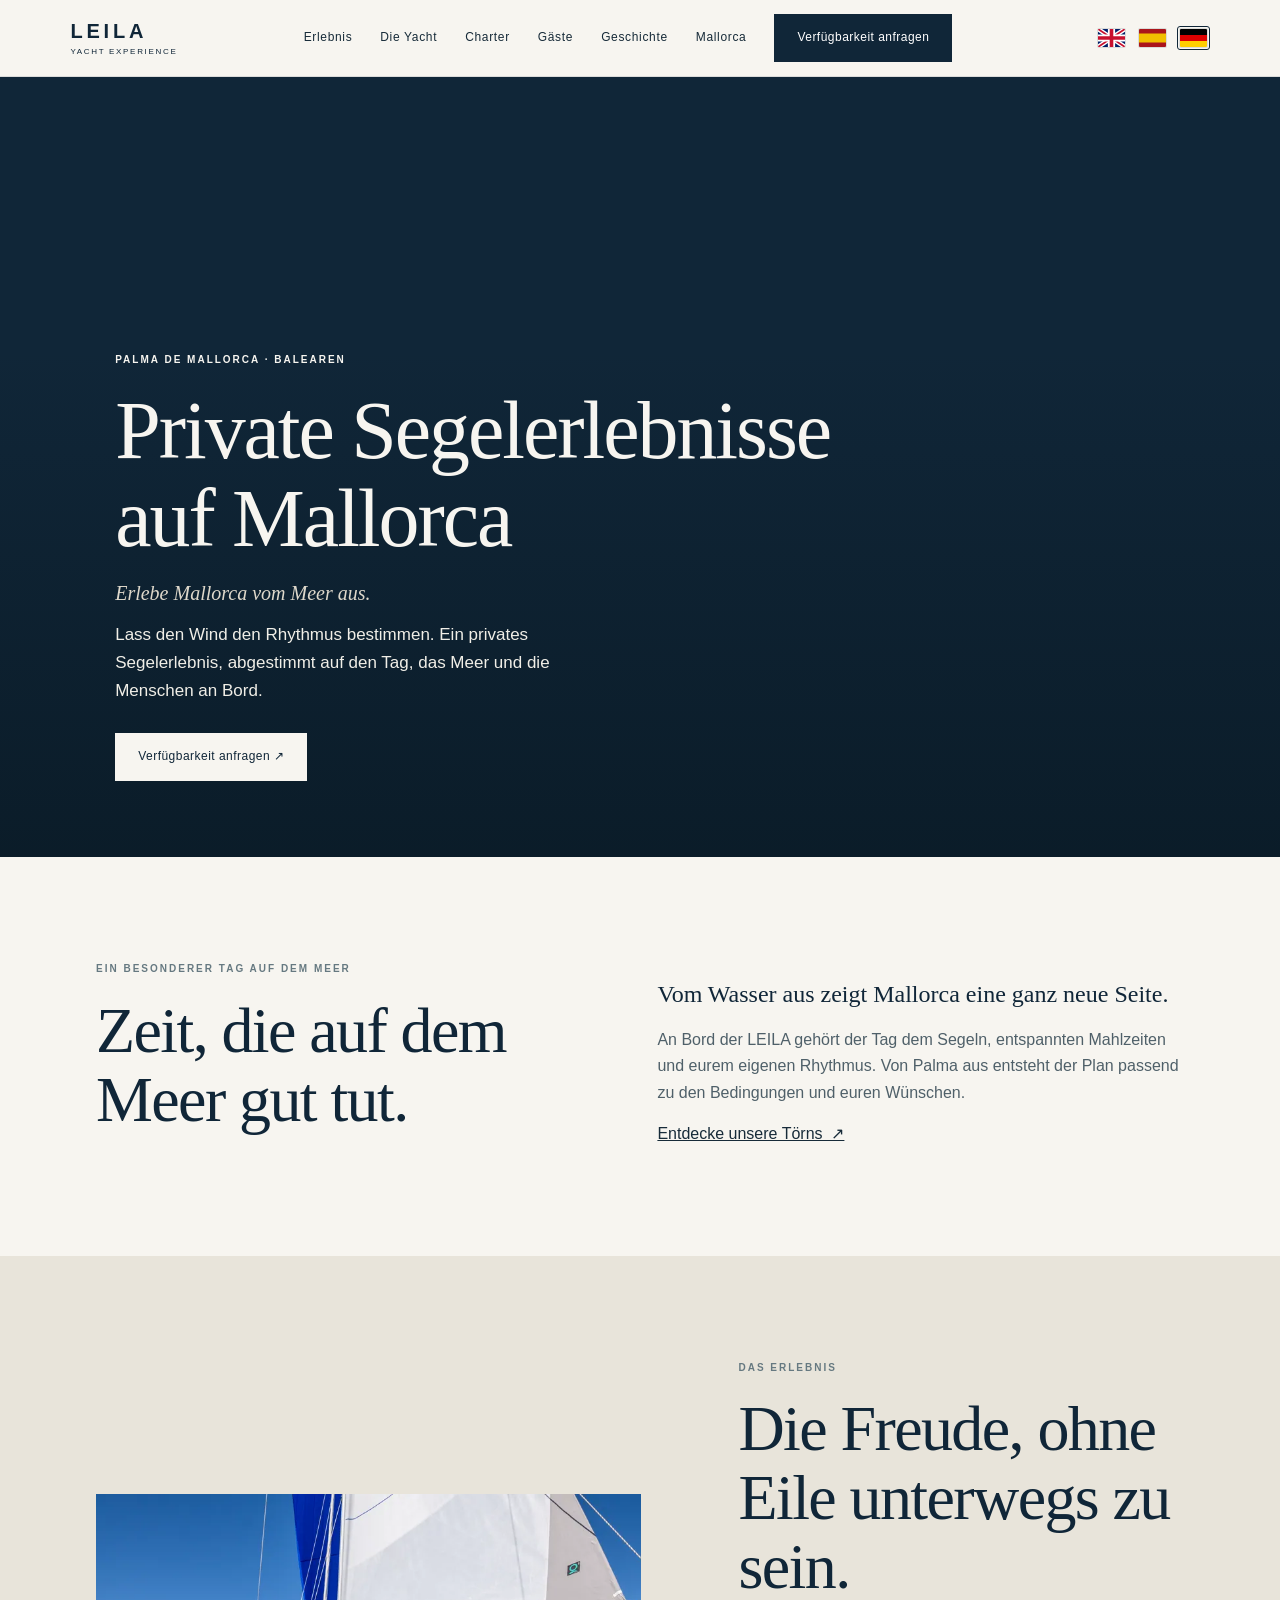
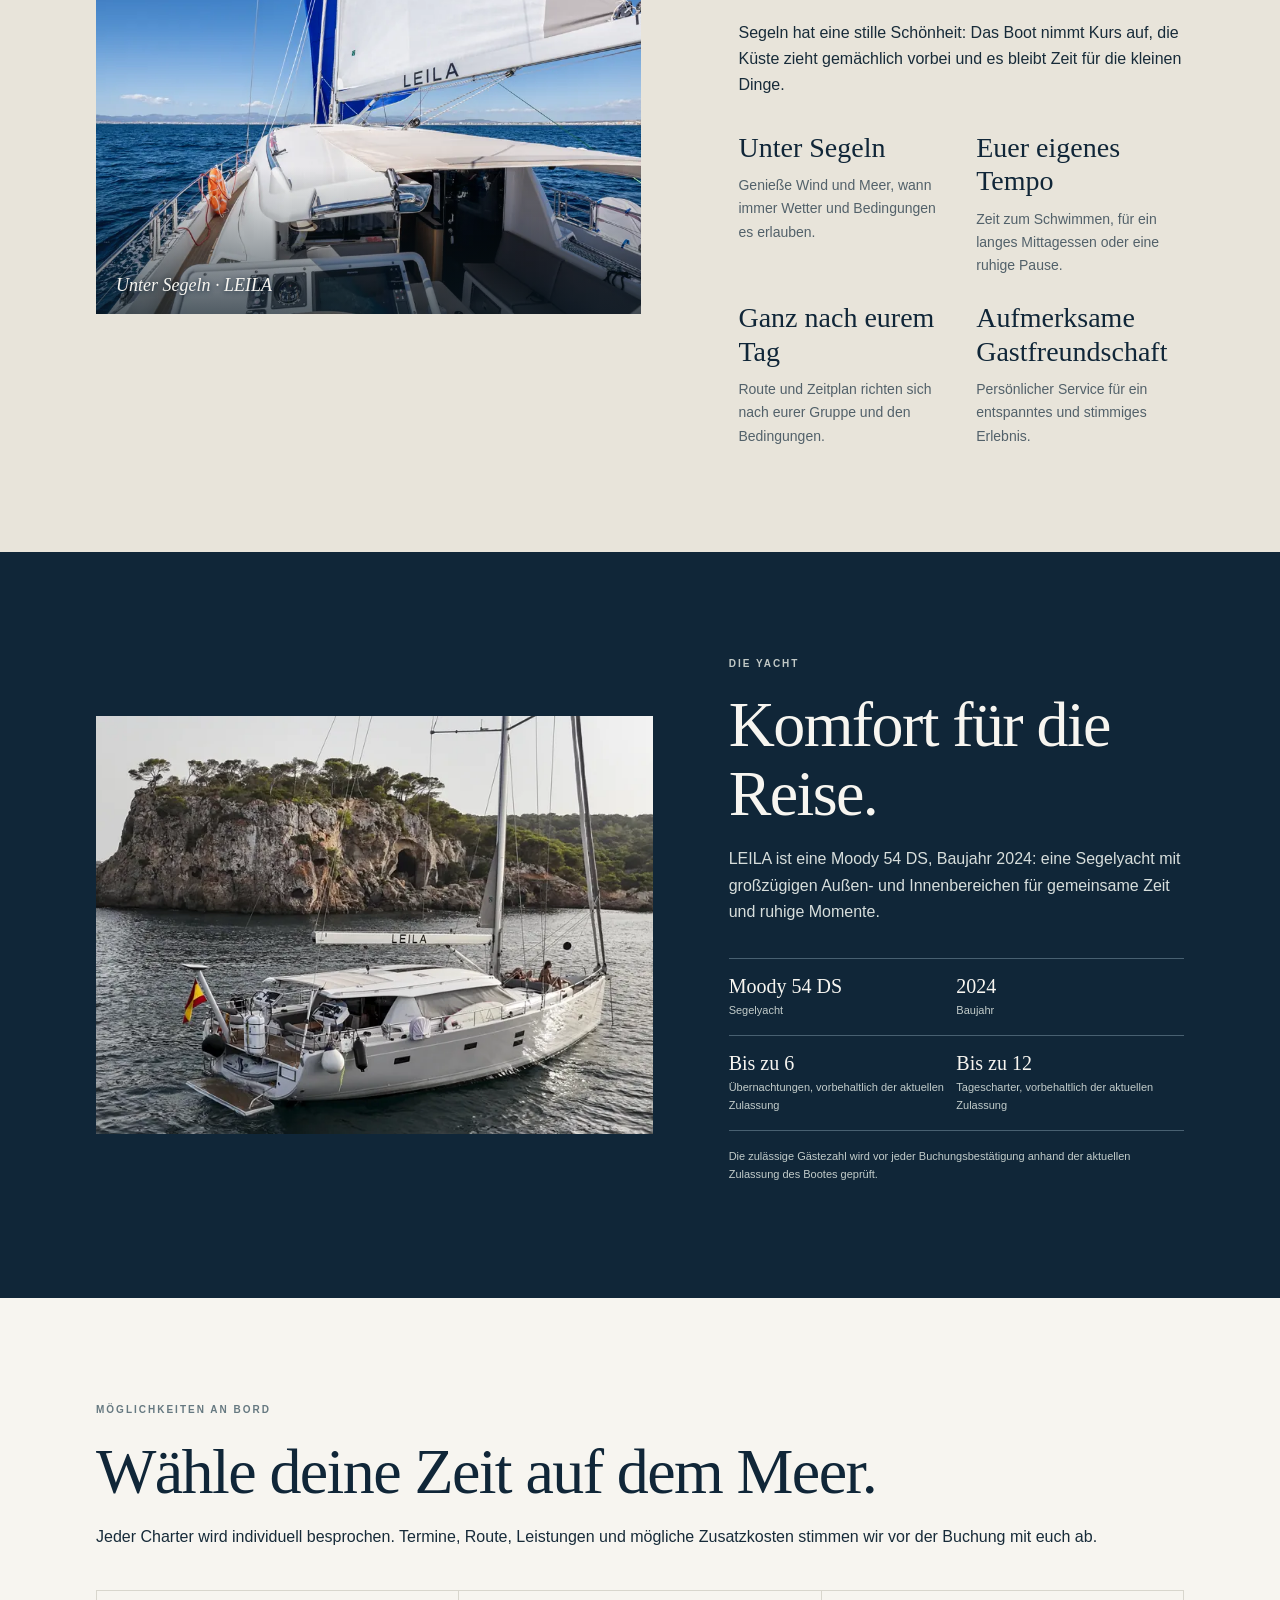
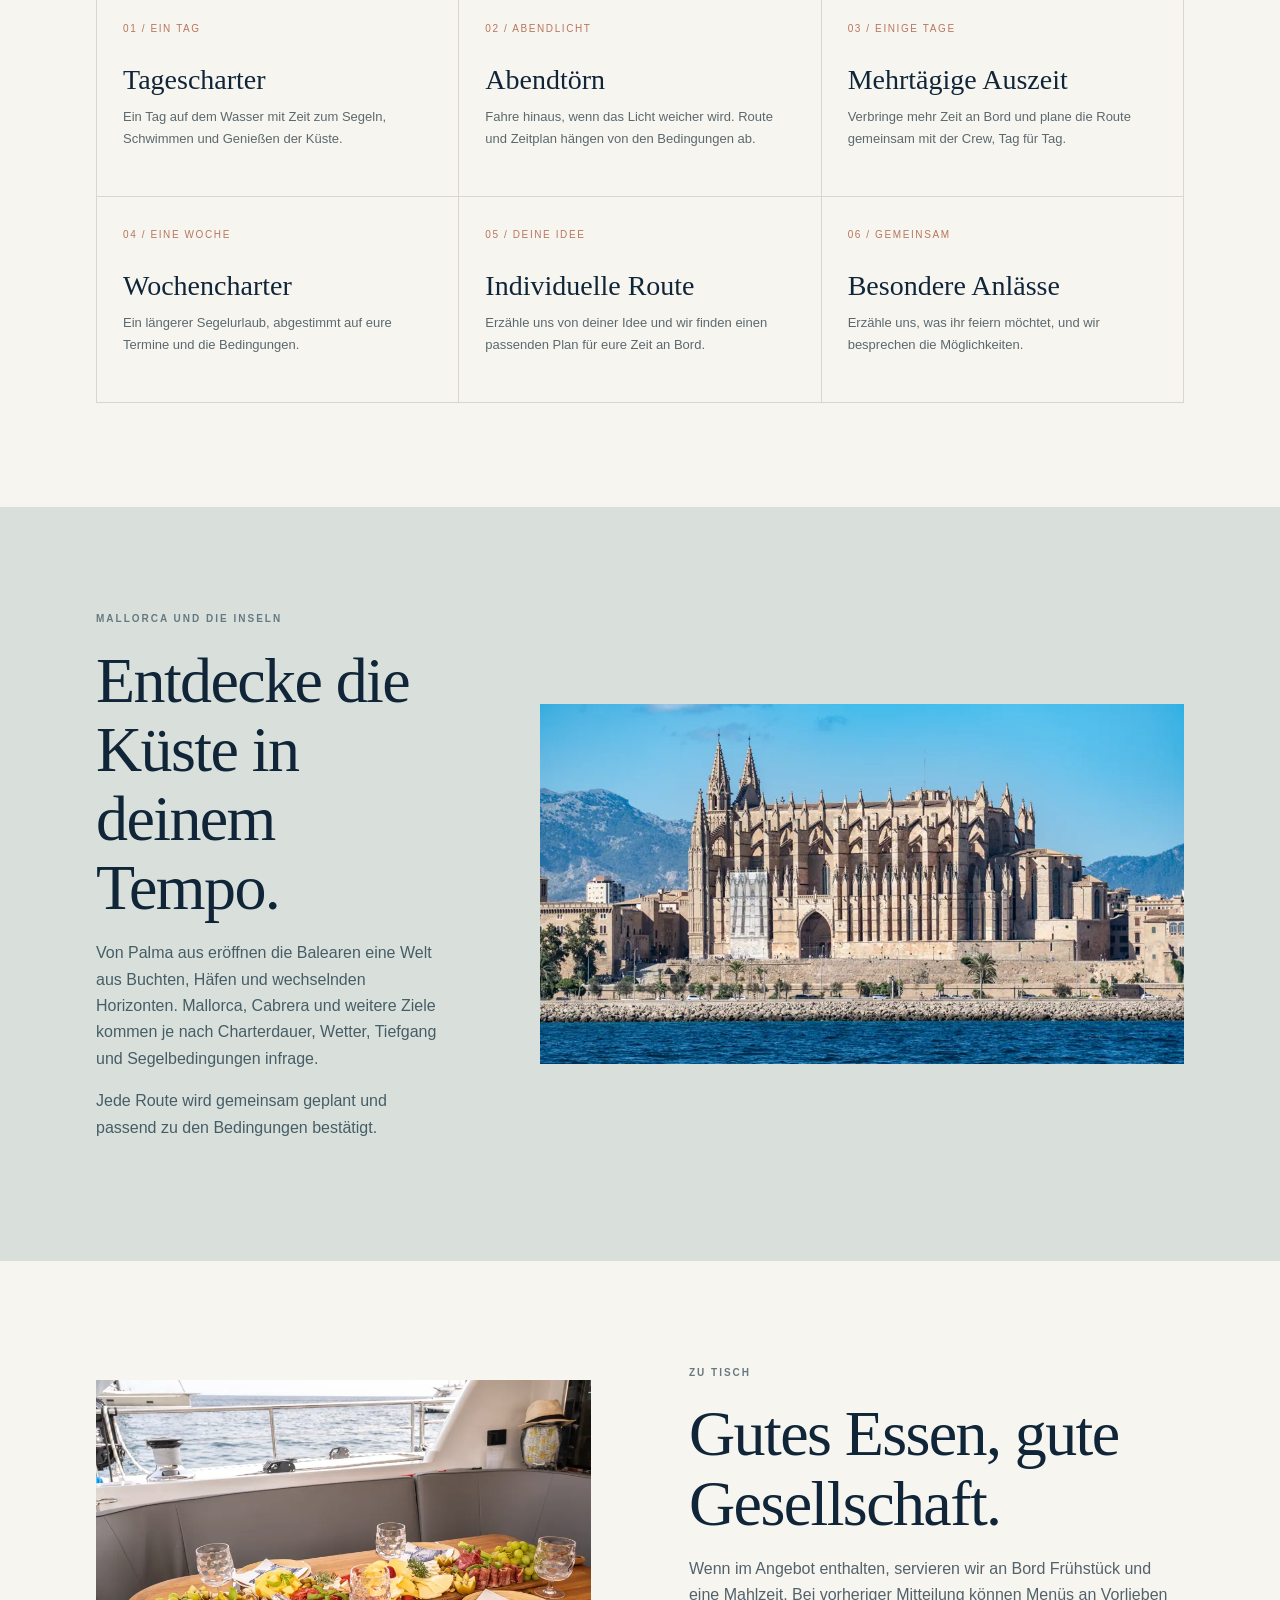
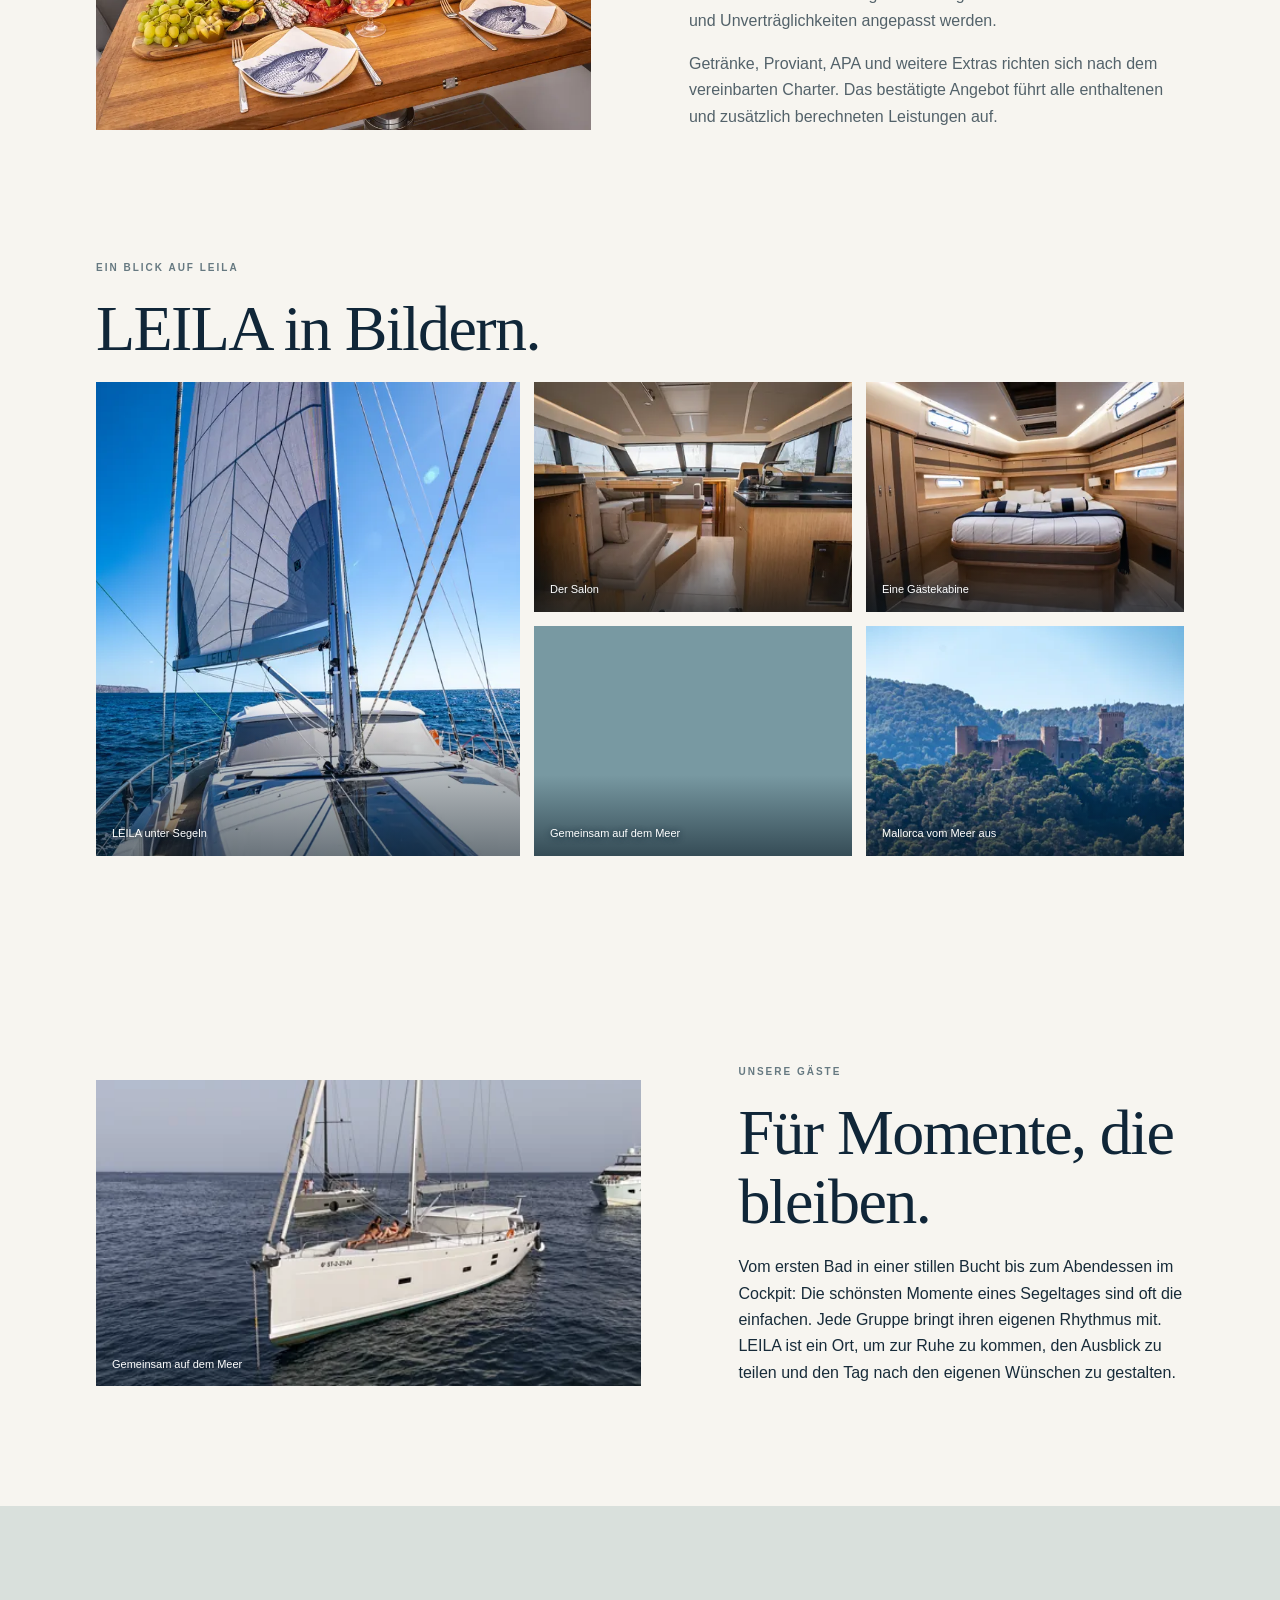
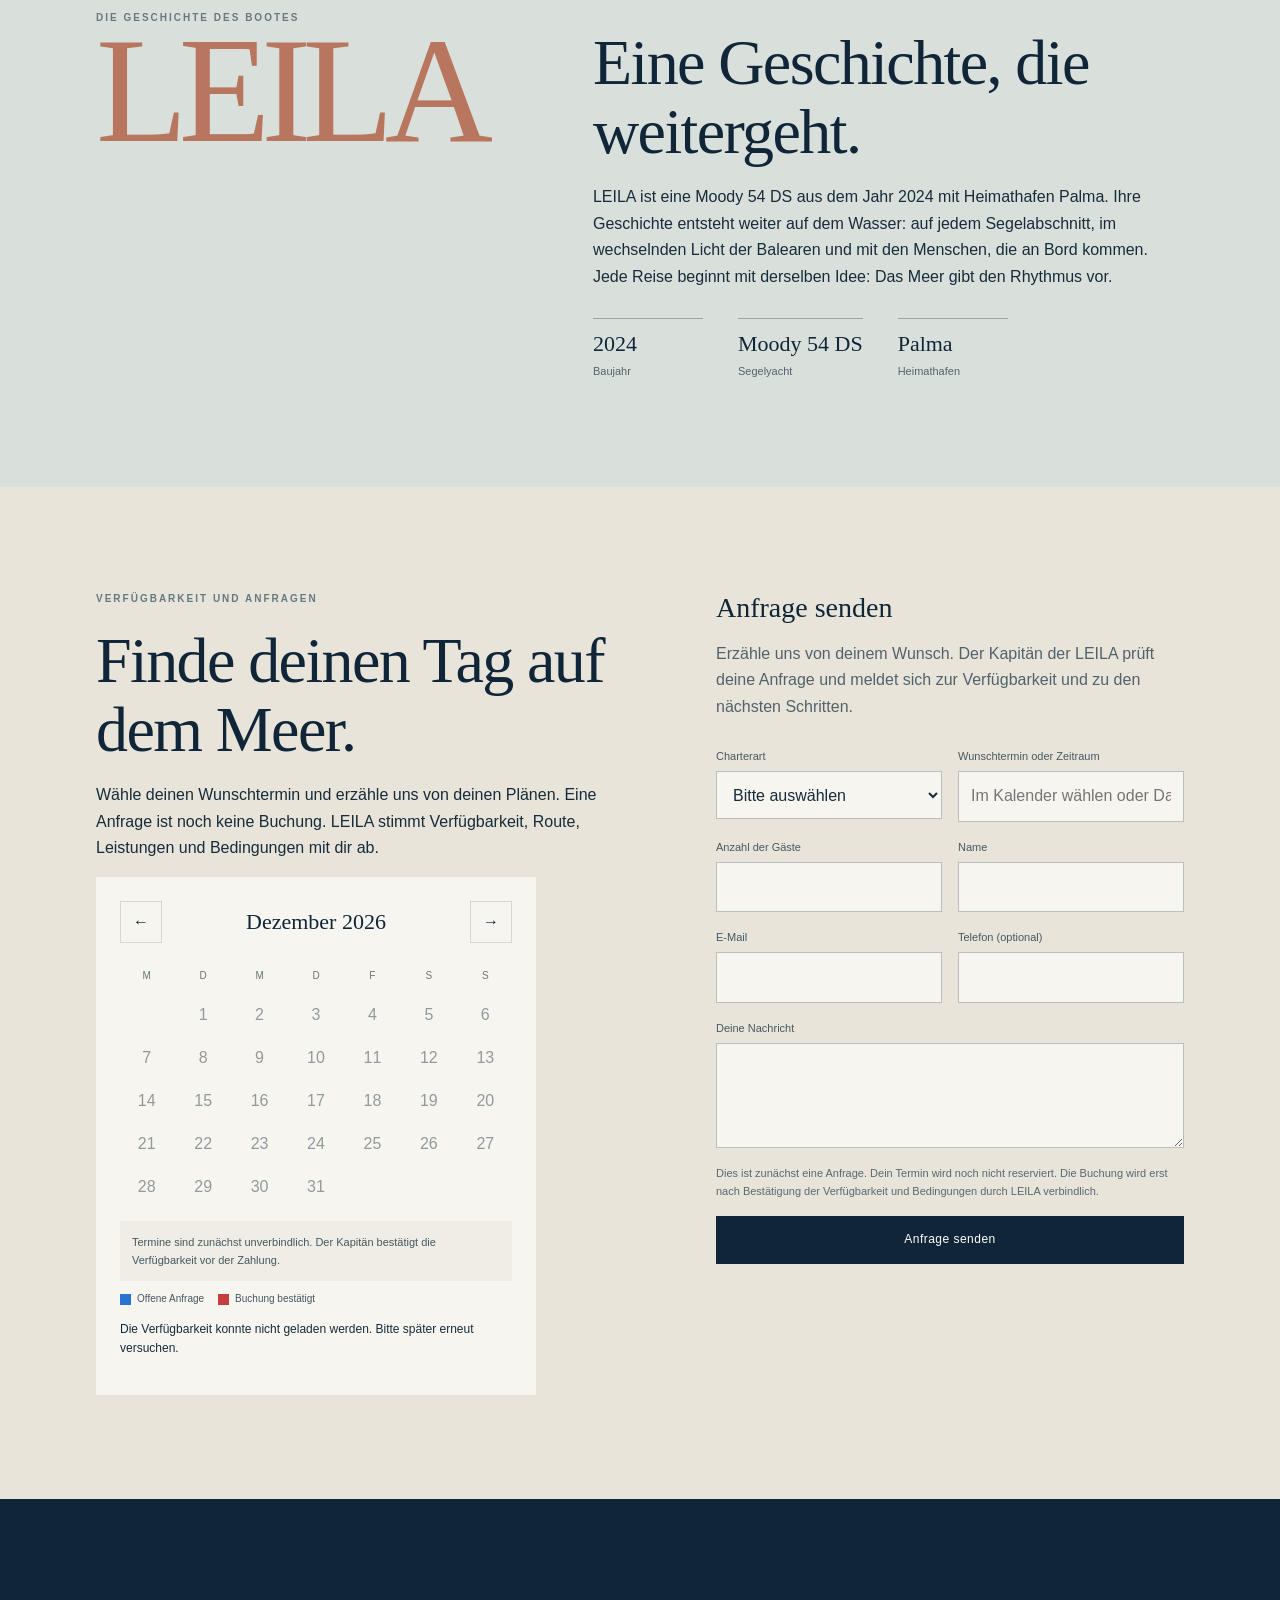
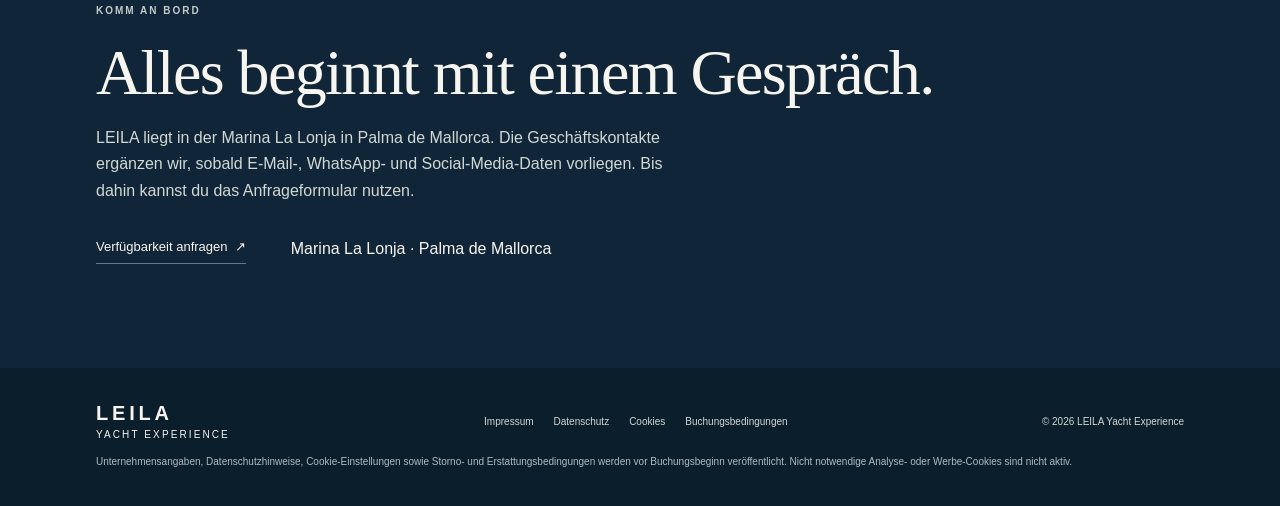
==== commit 49e8eee4: "Show pending availability in booking calendar" ====
--- a/de/index.html
+++ b/de/index.html
@@ -1,6 +1,6 @@
 <!doctype html>
 <html lang="de">
-<head><meta charset="utf-8"><meta name="viewport" content="width=device-width,initial-scale=1"><meta name="theme-color" content="#f7f5f0"><title>Privater Segelurlaub auf Mallorca | LEILA Yacht Experience</title><meta name="description" content="Entdecke Mallorca vom Wasser aus an Bord der LEILA, einer privaten Segelyacht mit Heimathafen Palma. Tagesausfl&uuml;ge, Abendt&ouml;rns und mehrt&auml;gige Reisen."><link rel="canonical" href="https://leila-yacht-experience.juanrechach.chatgpt.site/de/index.html"><link rel="alternate" hreflang="en" href="https://leila-yacht-experience.juanrechach.chatgpt.site/en/index.html"><link rel="alternate" hreflang="es" href="https://leila-yacht-experience.juanrechach.chatgpt.site/es/index.html"><link rel="alternate" hreflang="de" href="https://leila-yacht-experience.juanrechach.chatgpt.site/de/index.html"><link rel="alternate" hreflang="x-default" href="https://leila-yacht-experience.juanrechach.chatgpt.site/en/index.html"><link rel="icon" href="data:,"><link rel="stylesheet" href="../assets/site.css?v=20261016-3"><script type="application/ld+json">{"@context":"https://schema.org","@type":"Organization","name":"LEILA Yacht Experience","url":"https://leila-yacht-experience.juanrechach.chatgpt.site/de/index.html"}</script><script type="application/ld+json">{"@context":"https://schema.org","@type":"WebSite","name":"LEILA Yacht Experience","inLanguage":"de","url":"https://leila-yacht-experience.juanrechach.chatgpt.site/de/index.html"}</script><script defer src="../assets/config.js?v=20261016-5"></script><script defer src="../assets/site.js?v=20261016-5"></script></head>
+<head><meta charset="utf-8"><meta name="viewport" content="width=device-width,initial-scale=1"><meta name="theme-color" content="#f7f5f0"><title>Privater Segelurlaub auf Mallorca | LEILA Yacht Experience</title><meta name="description" content="Entdecke Mallorca vom Wasser aus an Bord der LEILA, einer privaten Segelyacht mit Heimathafen Palma. Tagesausfl&uuml;ge, Abendt&ouml;rns und mehrt&auml;gige Reisen."><link rel="canonical" href="https://leila-yacht-experience.juanrechach.chatgpt.site/de/index.html"><link rel="alternate" hreflang="en" href="https://leila-yacht-experience.juanrechach.chatgpt.site/en/index.html"><link rel="alternate" hreflang="es" href="https://leila-yacht-experience.juanrechach.chatgpt.site/es/index.html"><link rel="alternate" hreflang="de" href="https://leila-yacht-experience.juanrechach.chatgpt.site/de/index.html"><link rel="alternate" hreflang="x-default" href="https://leila-yacht-experience.juanrechach.chatgpt.site/en/index.html"><link rel="icon" href="data:,"><link rel="stylesheet" href="../assets/site.css?v=20261019-2"><script type="application/ld+json">{"@context":"https://schema.org","@type":"Organization","name":"LEILA Yacht Experience","url":"https://leila-yacht-experience.juanrechach.chatgpt.site/de/index.html"}</script><script type="application/ld+json">{"@context":"https://schema.org","@type":"WebSite","name":"LEILA Yacht Experience","inLanguage":"de","url":"https://leila-yacht-experience.juanrechach.chatgpt.site/de/index.html"}</script><script defer src="../assets/config.js?v=20261016-5"></script><script defer src="../assets/site.js?v=20261019-2"></script></head>
 <body><a class="skip" href="#main">Zum Inhalt springen</a>
 <header class="topbar"><nav class="nav" aria-label="Hauptnavigation"><a class="wordmark" href="#top">LEILA<small>YACHT EXPERIENCE</small></a><div class="navlinks"><a href="#experience">Erlebnis</a><a href="#yacht">Die Yacht</a><a href="#charters">Charter</a><a href="#clients">G&auml;ste</a><a href="#history">Geschichte</a><a href="#destinations">Mallorca</a><a href="#request" class="button">Verf&uuml;gbarkeit anfragen</a></div><div class="lang flags language-switch" aria-label="Sprache"><a href="../en/index.html" lang="en" aria-label="Englisch" title="Englisch"><svg class="flag-icon flag-en" viewBox="0 0 30 20" aria-hidden="true" focusable="false"><path fill="#012169" d="M0 0h30v20H0z"/><path stroke="#fff" stroke-width="5" d="M0 0l30 20M30 0L0 20"/><path stroke="#c8102e" stroke-width="2" d="M0 0l30 20M30 0L0 20"/><path stroke="#fff" stroke-width="8" d="M15 0v20M0 10h30"/><path stroke="#c8102e" stroke-width="4" d="M15 0v20M0 10h30"/></svg></a><a href="../es/index.html" lang="es" aria-label="Spanisch" title="Spanisch"><svg class="flag-icon flag-es" viewBox="0 0 30 20" aria-hidden="true" focusable="false"><path fill="#aa151b" d="M0 0h30v20H0z"/><path fill="#f1bf00" d="M0 5h30v10H0z"/></svg></a><a href="../de/index.html" lang="de" aria-label="Deutsch" title="Deutsch" class="current" aria-current="page"><svg class="flag-icon flag-de" viewBox="0 0 30 20" aria-hidden="true" focusable="false"><path fill="#000" d="M0 0h30v6.67H0z"/><path fill="#dd0000" d="M0 6.67h30v6.66H0z"/><path fill="#ffce00" d="M0 13.33h30V20H0z"/></svg></a></div></nav></header>
 <main id="main"><section class="hero" id="top"><picture class="hero-picture"><source media="(max-width:600px)" srcset="../assets/leila-under-sail-mobile-720.webp" type="image/webp"><img src="../assets/leila-under-sail-1280.webp" srcset="../assets/leila-under-sail-768.webp 768w, ../assets/leila-under-sail-1280.webp 1280w, ../assets/leila-under-sail-1920.webp 1920w" sizes="100vw" width="1920" height="1080" alt="LEILA segelt vor Mallorca mit blauem Spinnaker" fetchpriority="high" loading="eager" decoding="async"></picture><div class="hero-content"><div class="eyebrow">Palma de Mallorca &middot; Balearen</div><h1>Private Segelerlebnisse<br>auf Mallorca</h1><div class="hero-kicker">Erlebe Mallorca vom Meer aus.</div><p>Lass den Wind den Rhythmus bestimmen. Ein privates Segelerlebnis, abgestimmt auf den Tag, das Meer und die Menschen an Bord.</p><a class="button light" href="#request">Verf&uuml;gbarkeit anfragen <span aria-hidden="true">&nbsp;&#8599;</span></a></div></section>
@@ -13,6 +13,6 @@
 <section class="section gallery"><div class="wrap"><div class="eyebrow dark">Ein Blick auf LEILA</div><h2>LEILA in Bildern.</h2><div class="gallery-grid"><figure><img src="../assets/leila-sailing-detail-960.webp" srcset="../assets/leila-sailing-detail-480.webp 480w, ../assets/leila-sailing-detail-960.webp 960w, ../assets/leila-sailing-detail-1440.webp 1440w" sizes="(max-width:480px) 88vw, (max-width:800px) 42vw, 40vw" width="1440" height="960" alt="LEILAs Gro&szlig;segel und Mallorcas Horizont vom Deck aus gesehen" loading="lazy" decoding="async"><figcaption>LEILA unter Segeln</figcaption></figure><figure><img src="../assets/leila-salon-960.webp" srcset="../assets/leila-salon-480.webp 480w, ../assets/leila-salon-960.webp 960w, ../assets/leila-salon-1440.webp 1440w" sizes="(max-width:480px) 44vw, (max-width:800px) 42vw, 30vw" width="1440" height="960" alt="Heller Salon an Bord der LEILA mit Esstisch und Sofa" loading="lazy" decoding="async"><figcaption>Der Salon</figcaption></figure><figure><img src="../assets/leila-cabin-960.webp" srcset="../assets/leila-cabin-480.webp 480w, ../assets/leila-cabin-960.webp 960w, ../assets/leila-cabin-1440.webp 1440w" sizes="(max-width:480px) 44vw, (max-width:800px) 42vw, 30vw" width="1440" height="960" alt="Doppelkabine f&uuml;r G&auml;ste mit wei&szlig;er und dunkelblauer Bettw&auml;sche" loading="lazy" decoding="async"><figcaption>Eine G&auml;stekabine</figcaption></figure><figure><img src="../assets/leila-guests-960.webp" srcset="../assets/leila-guests-480.webp 480w, ../assets/leila-guests-960.webp 960w, ../assets/leila-guests-1440.webp 1440w" sizes="(max-width:480px) 44vw, (max-width:800px) 42vw, 30vw" width="1440" height="810" alt="G&auml;ste genie&szlig;en das Meer an Bord der LEILA" loading="lazy" decoding="async"><figcaption>Gemeinsam auf dem Meer</figcaption></figure><figure><img src="../assets/bellver-castle-from-sea-960.webp" srcset="../assets/bellver-castle-from-sea-480.webp 480w, ../assets/bellver-castle-from-sea-960.webp 960w, ../assets/bellver-castle-from-sea-1440.webp 1440w" sizes="(max-width:480px) 44vw, (max-width:800px) 42vw, 30vw" width="1440" height="960" alt="Schloss Bellver &uuml;ber den bewaldeten H&uuml;geln von Palma" loading="lazy" decoding="async"><figcaption>Mallorca vom Meer aus</figcaption></figure></div></div></section>
 <section class="section clients" id="clients"><div class="wrap cols"><figure class="clients-photo"><img src="../assets/leila-guests-960.webp" srcset="../assets/leila-guests-480.webp 480w, ../assets/leila-guests-960.webp 960w, ../assets/leila-guests-1440.webp 1440w" sizes="(max-width:800px) 86vw, 42vw" width="1440" height="810" alt="G&auml;ste genie&szlig;en das Meer an Bord der LEILA" loading="lazy" decoding="async"><figcaption>Gemeinsam auf dem Meer</figcaption></figure><div class="clients-copy"><div class="eyebrow dark">Unsere G&auml;ste</div><h2>F&uuml;r Momente, die bleiben.</h2><p>Vom ersten Bad in einer stillen Bucht bis zum Abendessen im Cockpit: Die sch&ouml;nsten Momente eines Segeltages sind oft die einfachen. Jede Gruppe bringt ihren eigenen Rhythmus mit. LEILA ist ein Ort, um zur Ruhe zu kommen, den Ausblick zu teilen und den Tag nach den eigenen W&uuml;nschen zu gestalten.</p></div></div></section>
 <section class="section history" id="history"><div class="wrap history-grid"><div><div class="eyebrow dark">Die Geschichte des Bootes</div><div class="history-mark" aria-hidden="true">LEILA</div></div><div class="history-copy"><h2>Eine Geschichte, die weitergeht.</h2><p>LEILA ist eine Moody 54 DS aus dem Jahr 2024 mit Heimathafen Palma. Ihre Geschichte entsteht weiter auf dem Wasser: auf jedem Segelabschnitt, im wechselnden Licht der Balearen und mit den Menschen, die an Bord kommen. Jede Reise beginnt mit derselben Idee: Das Meer gibt den Rhythmus vor.</p><div class="history-facts"><div class="history-fact"><strong>2024</strong><span>Baujahr</span></div><div class="history-fact"><strong>Moody 54 DS</strong><span>Segelyacht</span></div><div class="history-fact"><strong>Palma</strong><span>Heimathafen</span></div></div></div></div></section>
-<section class="section availability" id="request"><div class="wrap cols"><div><div class="eyebrow dark">Verf&uuml;gbarkeit und Anfragen</div><h2>Finde deinen Tag auf dem Meer.</h2><p>W&auml;hle deinen Wunschtermin und erz&auml;hle uns von deinen Pl&auml;nen. Eine Anfrage ist noch keine Buchung. LEILA stimmt Verf&uuml;gbarkeit, Route, Leistungen und Bedingungen mit dir ab.</p><div class="calendar" aria-label="Wunschtermin ausw&auml;hlen"><div class="cal-head"><button id="prev" type="button" aria-label="Vorheriger Monat">&#8592;</button><div id="cal-title" class="cal-title" aria-live="polite"></div><button id="next" type="button" aria-label="N&auml;chster Monat">&#8594;</button></div><div id="cal-days" class="days" role="group" aria-label="Kalendertage"></div><p class="cal-note">Termine sind zun&auml;chst unverbindlich. Der Kapit&auml;n best&auml;tigt die Verf&uuml;gbarkeit vor der Zahlung.</p><p id="picked" aria-live="polite" style="font-size:12px"></p></div></div><div class="request-copy"><h3>Anfrage senden</h3><p>Erz&auml;hle uns von deinem Wunsch. Der Kapit&auml;n der LEILA pr&uuml;ft deine Anfrage und meldet sich zur Verf&uuml;gbarkeit und zu den n&auml;chsten Schritten.</p><form class="form" id="request-form"><div class="field"><label for="type">Charterart</label><select id="type" name="type" required><option value="">Bitte ausw&auml;hlen</option><option value="Day charter">Tagescharter</option><option value="Sunset sail">Abendt&ouml;rn</option><option value="Multi-day escape">Mehrt&auml;gige Auszeit</option><option value="Weekly charter">Wochencharter</option><option value="Tailored itinerary">Individuelle Route</option><option value="Special occasion">Besonderer Anlass</option></select></div><div class="field"><label for="date">Wunschtermin oder Zeitraum</label><input id="date" name="date" type="text" placeholder="Im Kalender w&auml;hlen oder Datum eingeben" required></div><div class="field"><label for="guests">Anzahl der G&auml;ste</label><input id="guests" name="guests" type="number" min="1" max="12" required></div><div class="field"><label for="name">Name</label><input id="name" name="name" autocomplete="name" required></div><div class="field"><label for="email">E-Mail</label><input id="email" name="email" type="email" autocomplete="email" required></div><div class="field"><label for="phone">Telefon (optional)</label><input id="phone" name="phone" type="tel" autocomplete="tel"></div><div class="field full"><label for="message">Deine Nachricht</label><textarea id="message" name="message"></textarea></div><p class="form-hint">Dies ist zun&auml;chst eine Anfrage. Dein Termin wird noch nicht reserviert. Die Buchung wird erst nach Best&auml;tigung der Verf&uuml;gbarkeit und Bedingungen durch LEILA verbindlich.</p><button class="button" type="submit">Anfrage senden</button><div class="status" id="request-status" role="status" aria-live="polite" hidden></div></form></div></div></section>
+<section class="section availability" id="request"><div class="wrap cols"><div><div class="eyebrow dark">Verf&uuml;gbarkeit und Anfragen</div><h2>Finde deinen Tag auf dem Meer.</h2><p>W&auml;hle deinen Wunschtermin und erz&auml;hle uns von deinen Pl&auml;nen. Eine Anfrage ist noch keine Buchung. LEILA stimmt Verf&uuml;gbarkeit, Route, Leistungen und Bedingungen mit dir ab.</p><div class="calendar" aria-label="Wunschtermin ausw&auml;hlen"><div class="cal-head"><button id="prev" type="button" aria-label="Vorheriger Monat">&#8592;</button><div id="cal-title" class="cal-title" aria-live="polite"></div><button id="next" type="button" aria-label="N&auml;chster Monat">&#8594;</button></div><div id="cal-days" class="days" role="group" aria-label="Kalendertage"></div><p class="cal-note">Termine sind zun&auml;chst unverbindlich. Der Kapit&auml;n best&auml;tigt die Verf&uuml;gbarkeit vor der Zahlung.</p><div class="calendar-legend" aria-label="Kalenderlegende"><span><i class="pending-key" aria-hidden="true"></i>Offene Anfrage</span><span><i class="confirmed-key" aria-hidden="true"></i>Buchung bestätigt</span></div><p id="picked" aria-live="polite" style="font-size:12px"></p></div></div><div class="request-copy"><h3>Anfrage senden</h3><p>Erz&auml;hle uns von deinem Wunsch. Der Kapit&auml;n der LEILA pr&uuml;ft deine Anfrage und meldet sich zur Verf&uuml;gbarkeit und zu den n&auml;chsten Schritten.</p><form class="form" id="request-form"><div class="field"><label for="type">Charterart</label><select id="type" name="type" required><option value="">Bitte ausw&auml;hlen</option><option value="Day charter">Tagescharter</option><option value="Sunset sail">Abendt&ouml;rn</option><option value="Multi-day escape">Mehrt&auml;gige Auszeit</option><option value="Weekly charter">Wochencharter</option><option value="Tailored itinerary">Individuelle Route</option><option value="Special occasion">Besonderer Anlass</option></select></div><div class="field"><label for="date">Wunschtermin oder Zeitraum</label><input id="date" name="date" type="text" placeholder="Im Kalender w&auml;hlen oder Datum eingeben" required></div><div class="field"><label for="guests">Anzahl der G&auml;ste</label><input id="guests" name="guests" type="number" min="1" max="12" required></div><div class="field"><label for="name">Name</label><input id="name" name="name" autocomplete="name" required></div><div class="field"><label for="email">E-Mail</label><input id="email" name="email" type="email" autocomplete="email" required></div><div class="field"><label for="phone">Telefon (optional)</label><input id="phone" name="phone" type="tel" autocomplete="tel"></div><div class="field full"><label for="message">Deine Nachricht</label><textarea id="message" name="message"></textarea></div><p class="form-hint">Dies ist zun&auml;chst eine Anfrage. Dein Termin wird noch nicht reserviert. Die Buchung wird erst nach Best&auml;tigung der Verf&uuml;gbarkeit und Bedingungen durch LEILA verbindlich.</p><button class="button" type="submit">Anfrage senden</button><div class="status" id="request-status" role="status" aria-live="polite" hidden></div></form></div></div></section>
 <section class="section contact" id="contact"><div class="wrap"><div class="eyebrow">Komm an Bord</div><h2>Alles beginnt mit einem Gespr&auml;ch.</h2><p>LEILA liegt in der Marina La Lonja in Palma de Mallorca. Die Gesch&auml;ftskontakte erg&auml;nzen wir, sobald E-Mail-, WhatsApp- und Social-Media-Daten vorliegen. Bis dahin kannst du das Anfrageformular nutzen.</p><div class="contact-row"><a href="#request">Verf&uuml;gbarkeit anfragen&nbsp; &#8599;</a><span>Marina La Lonja &middot; Palma de Mallorca</span></div></div></section></main>
 <footer class="footer"><div class="footer-inner"><a class="wordmark" href="#top" style="color:#f7f5f0">LEILA<small>YACHT EXPERIENCE</small></a><div class="footlinks"><a href="#legal">Impressum</a><a href="#legal">Datenschutz</a><a href="#legal">Cookies</a><a href="#legal">Buchungsbedingungen</a></div><small>&copy; <span id="year">2026</span> LEILA Yacht Experience</small></div><p class="legal-note" id="legal">Unternehmensangaben, Datenschutzhinweise, Cookie-Einstellungen sowie Storno- und Erstattungsbedingungen werden vor Buchungsbeginn ver&ouml;ffentlicht. Nicht notwendige Analyse- oder Werbe-Cookies sind nicht aktiv.</p></footer></body></html>
--- a/assets/site.css
+++ b/assets/site.css
@@ -23,3 +23,6 @@
 .language-switch{display:flex;flex:0 0 auto;align-items:center;gap:7px;margin-left:16px}.language-switch a{display:inline-flex!important;align-items:center;justify-content:center;padding:3px;border:1px solid transparent;border-radius:3px}.language-switch a.current{border-color:var(--navy)}.language-switch .flag-icon{width:27px;height:18px}.photo-viewer-close{width:48px;height:48px;border:1px solid #ffffff99;border-radius:50%;background:#172e3d;display:grid;place-items:center;padding:0;cursor:pointer}.photo-viewer-close svg{display:block;width:26px;height:26px;pointer-events:none}.photo-viewer-close line{stroke:#fff;stroke-width:2.7;stroke-linecap:round}
 @media(max-width:800px){.language-switch{gap:3px;margin-left:8px}.language-switch a{padding:2px}.language-switch .flag-icon{width:24px;height:16px}}
 @media(max-width:480px){.language-switch{gap:1px;margin-left:4px}.language-switch .flag-icon{width:21px;height:14px}}
+.days button:disabled{opacity:.42;cursor:not-allowed}.days button.confirmed-date{text-decoration:line-through}
+.calendar-legend{display:flex;gap:14px;flex-wrap:wrap;margin:10px 0 4px;font-size:10px;color:#465860}.calendar-legend span{display:inline-flex;align-items:center;gap:6px}.calendar-legend i{display:inline-block;width:11px;height:11px}.calendar-legend .pending-key{background:#2874d0}.calendar-legend .confirmed-key{background:#c53d3d}.days button.pending-date{background:#2874d0;color:#fff}.days button.pending-date:hover,.days button.pending-date.selected{background:#164d9b;color:#fff}.days button.confirmed-date{visibility:visible;opacity:1;background:#c53d3d;color:#fff;text-decoration:none;cursor:not-allowed}
+.days button:disabled:not(.confirmed-date){visibility:visible;opacity:.45}
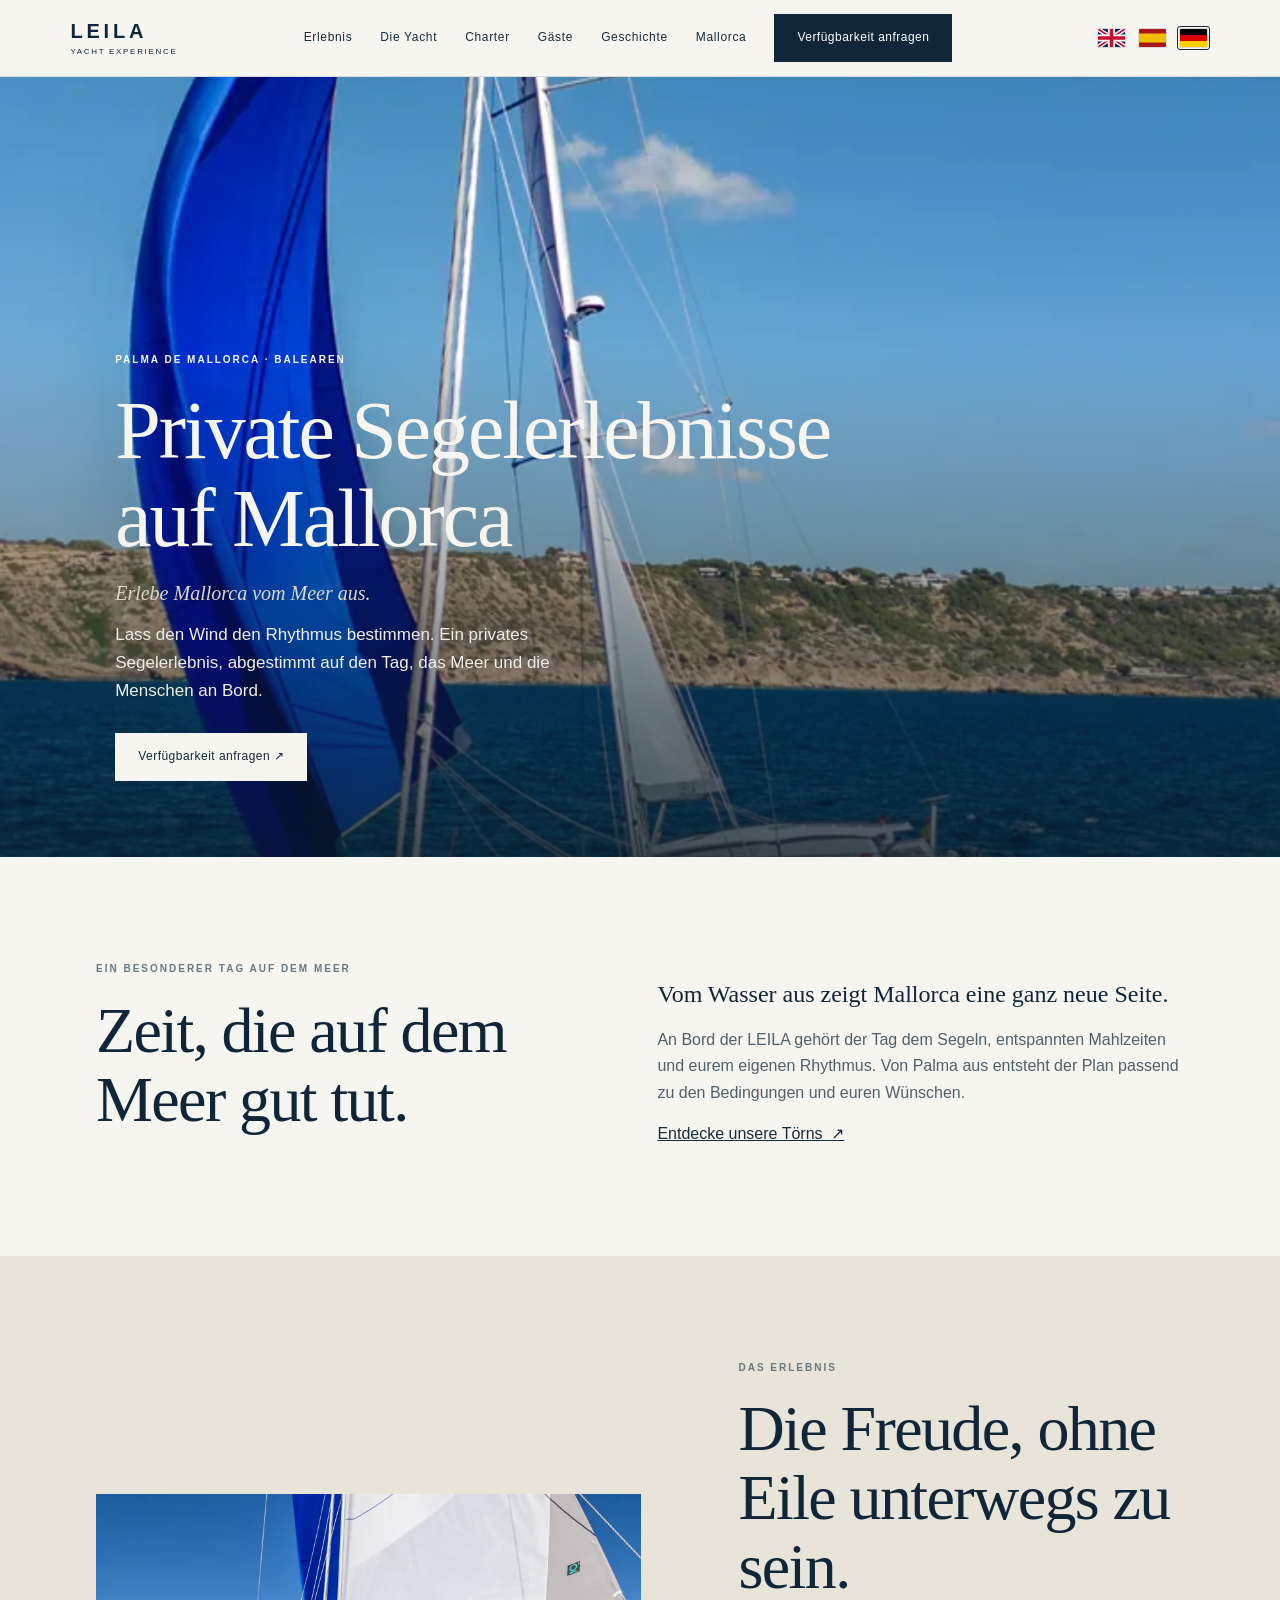
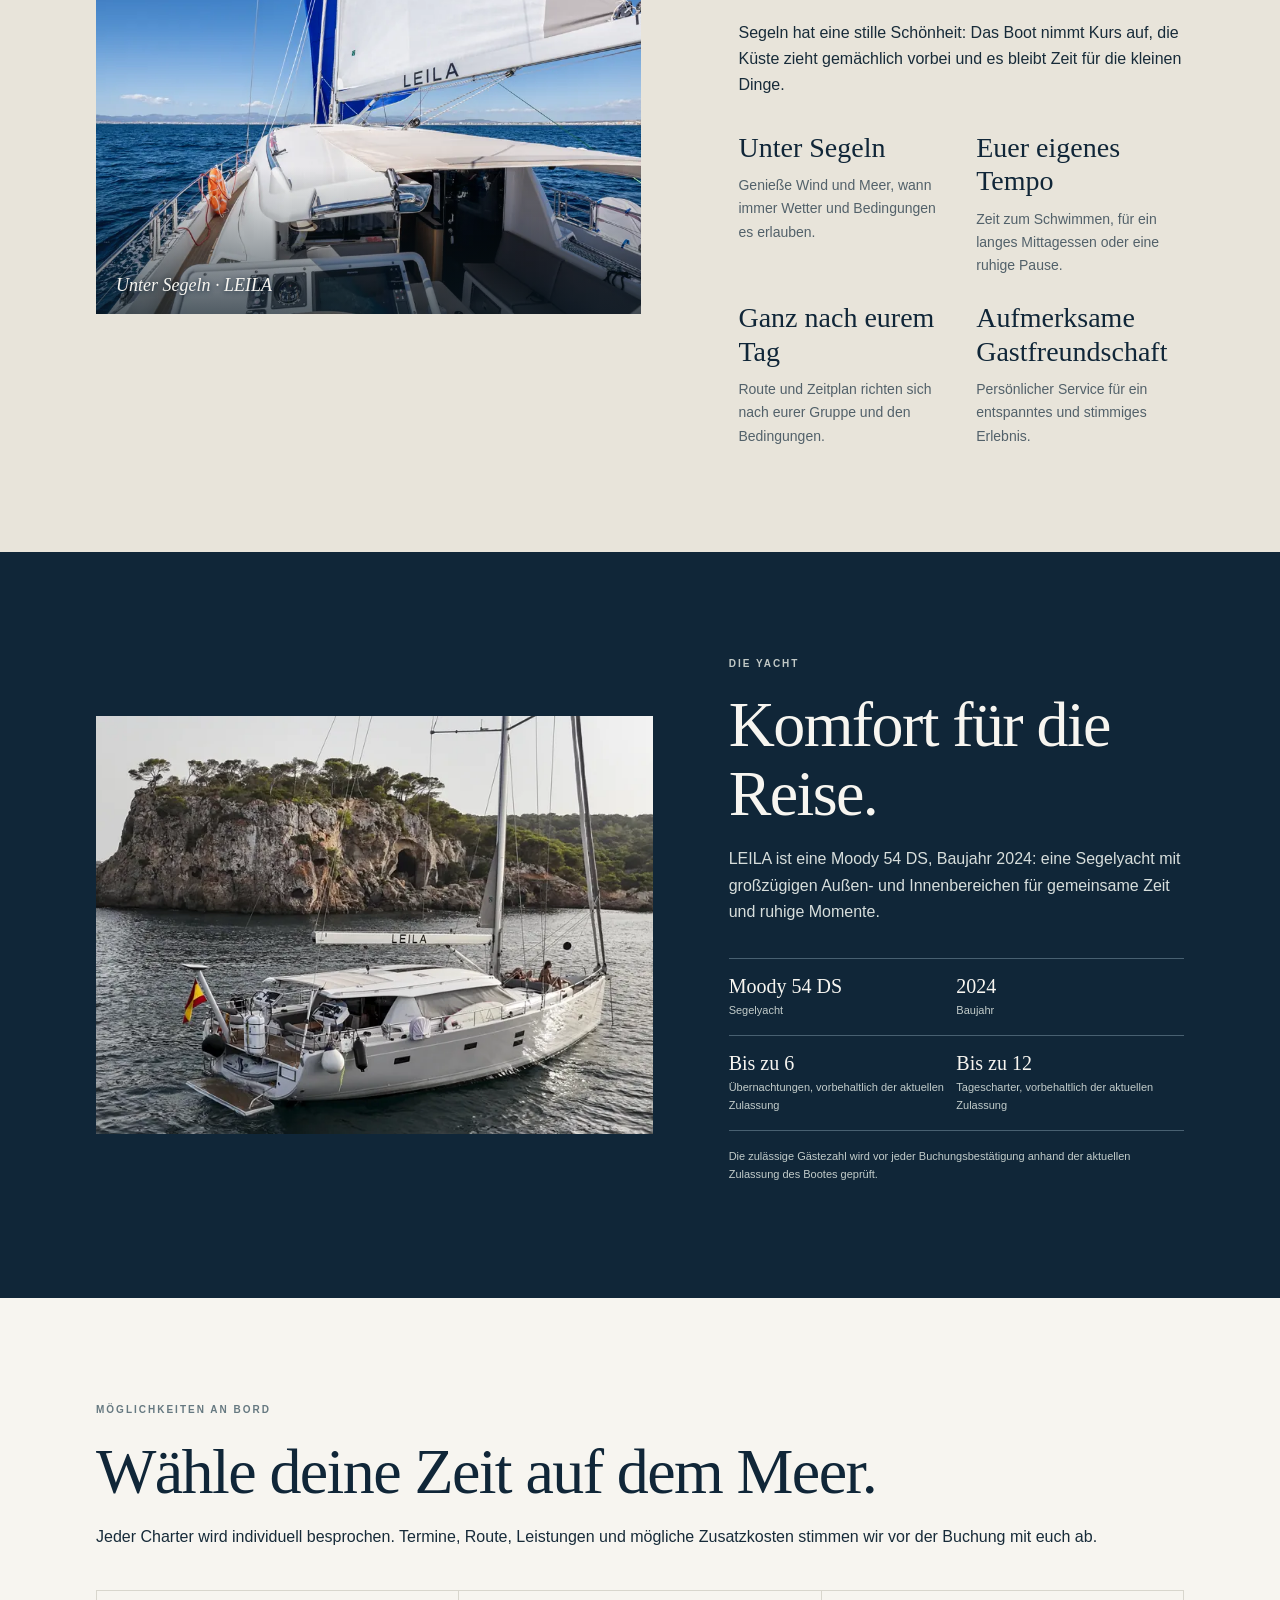
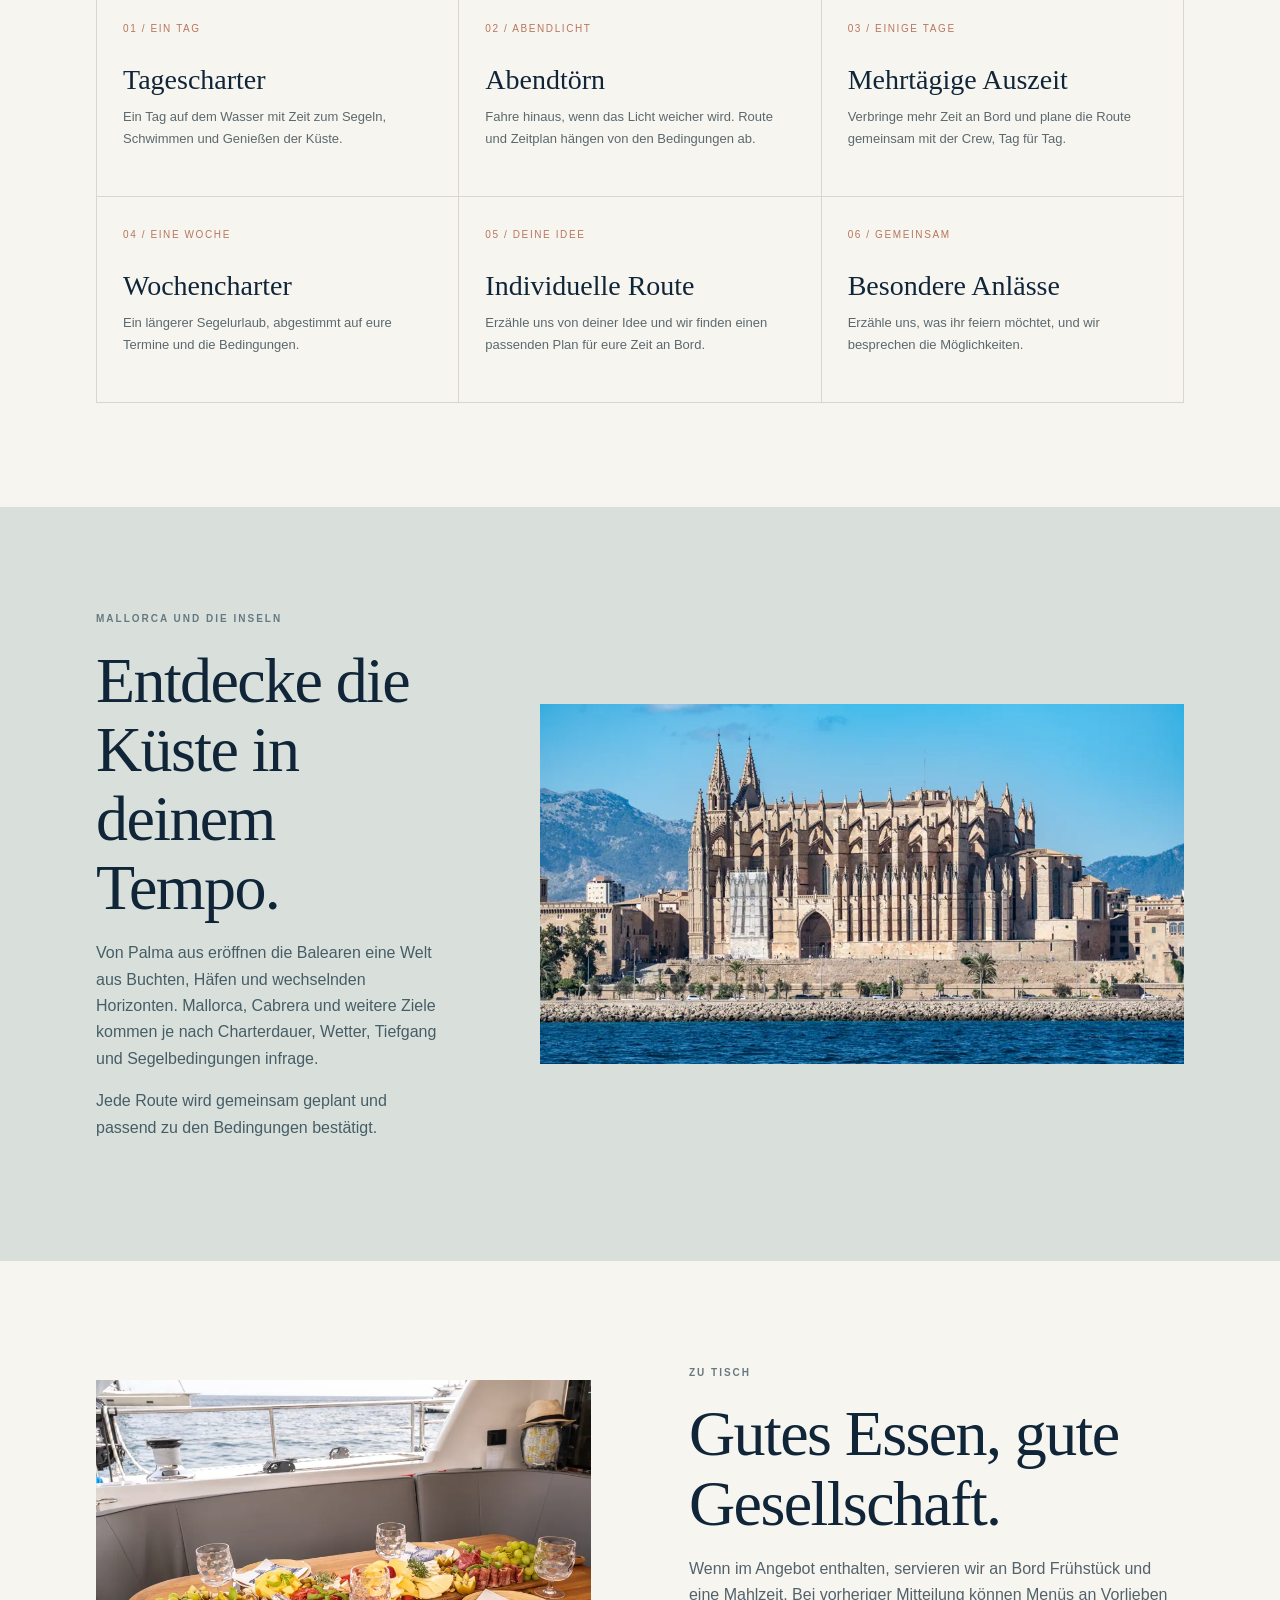
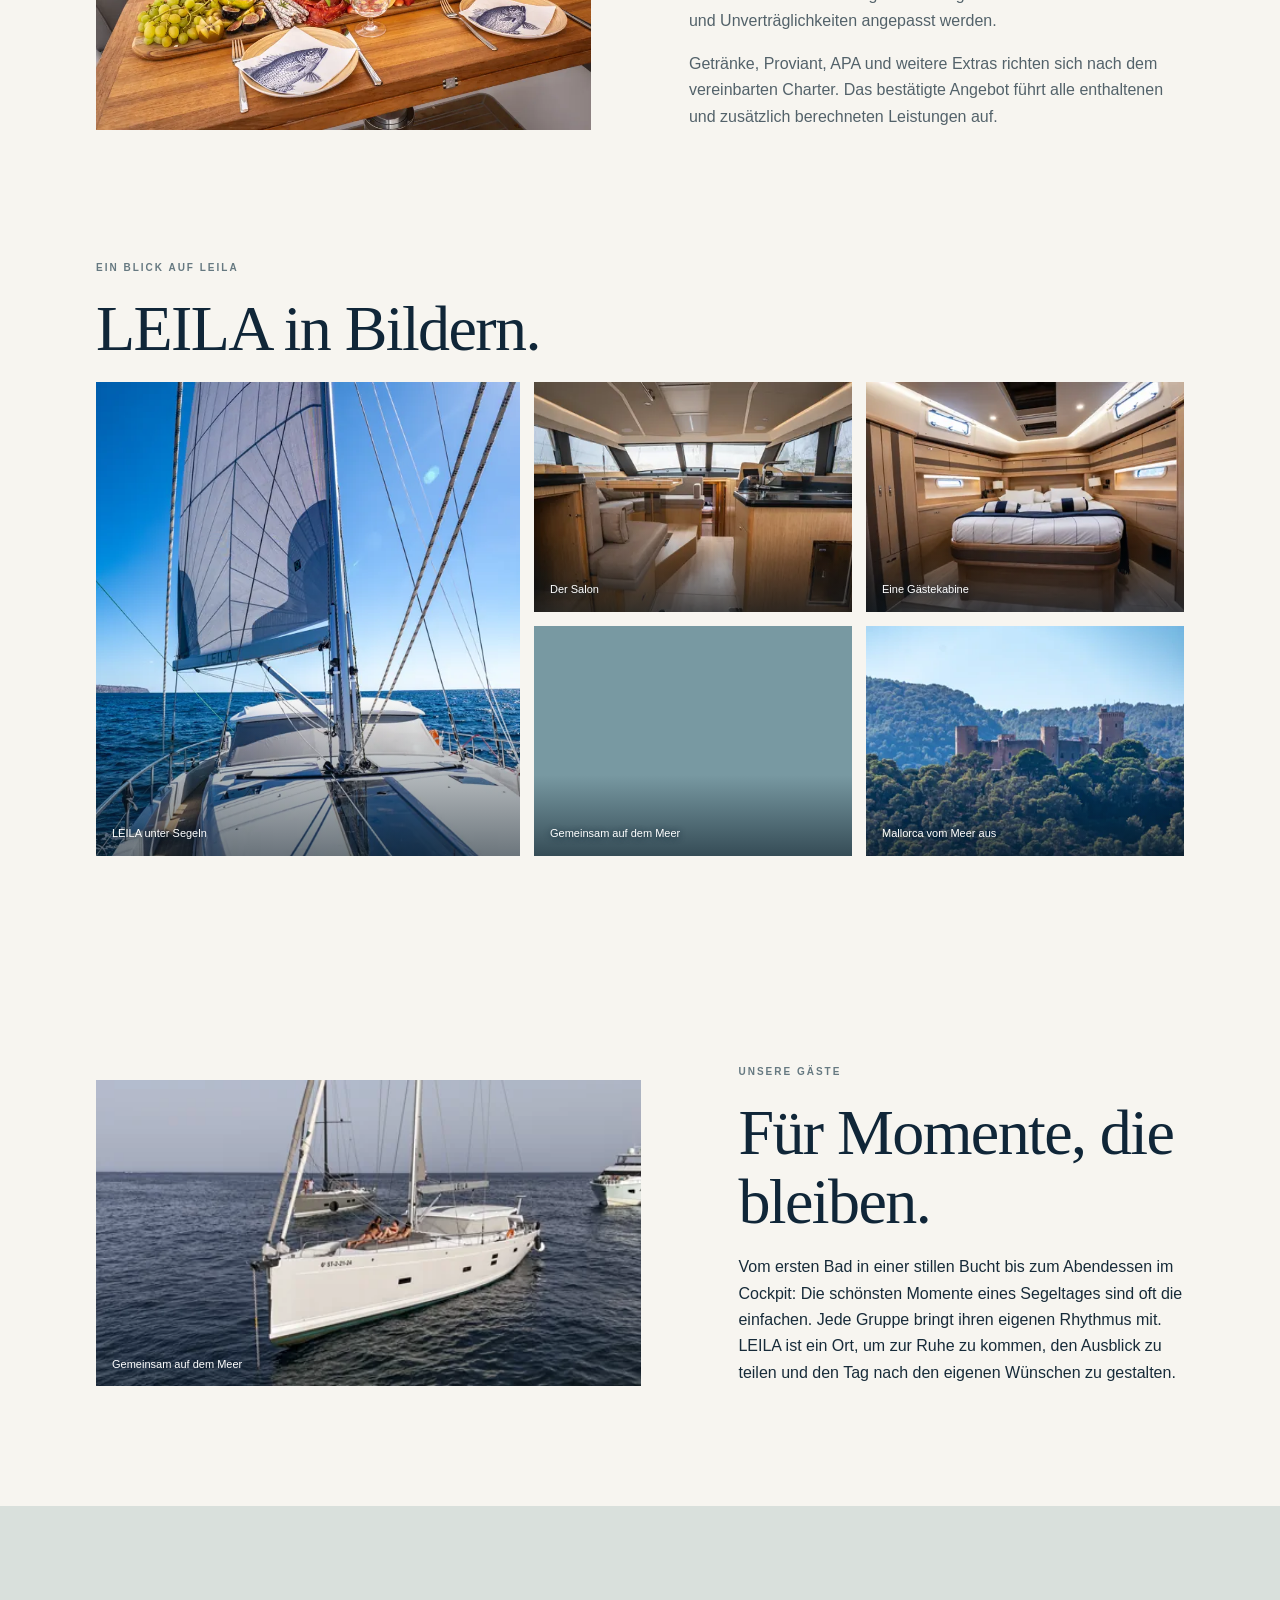
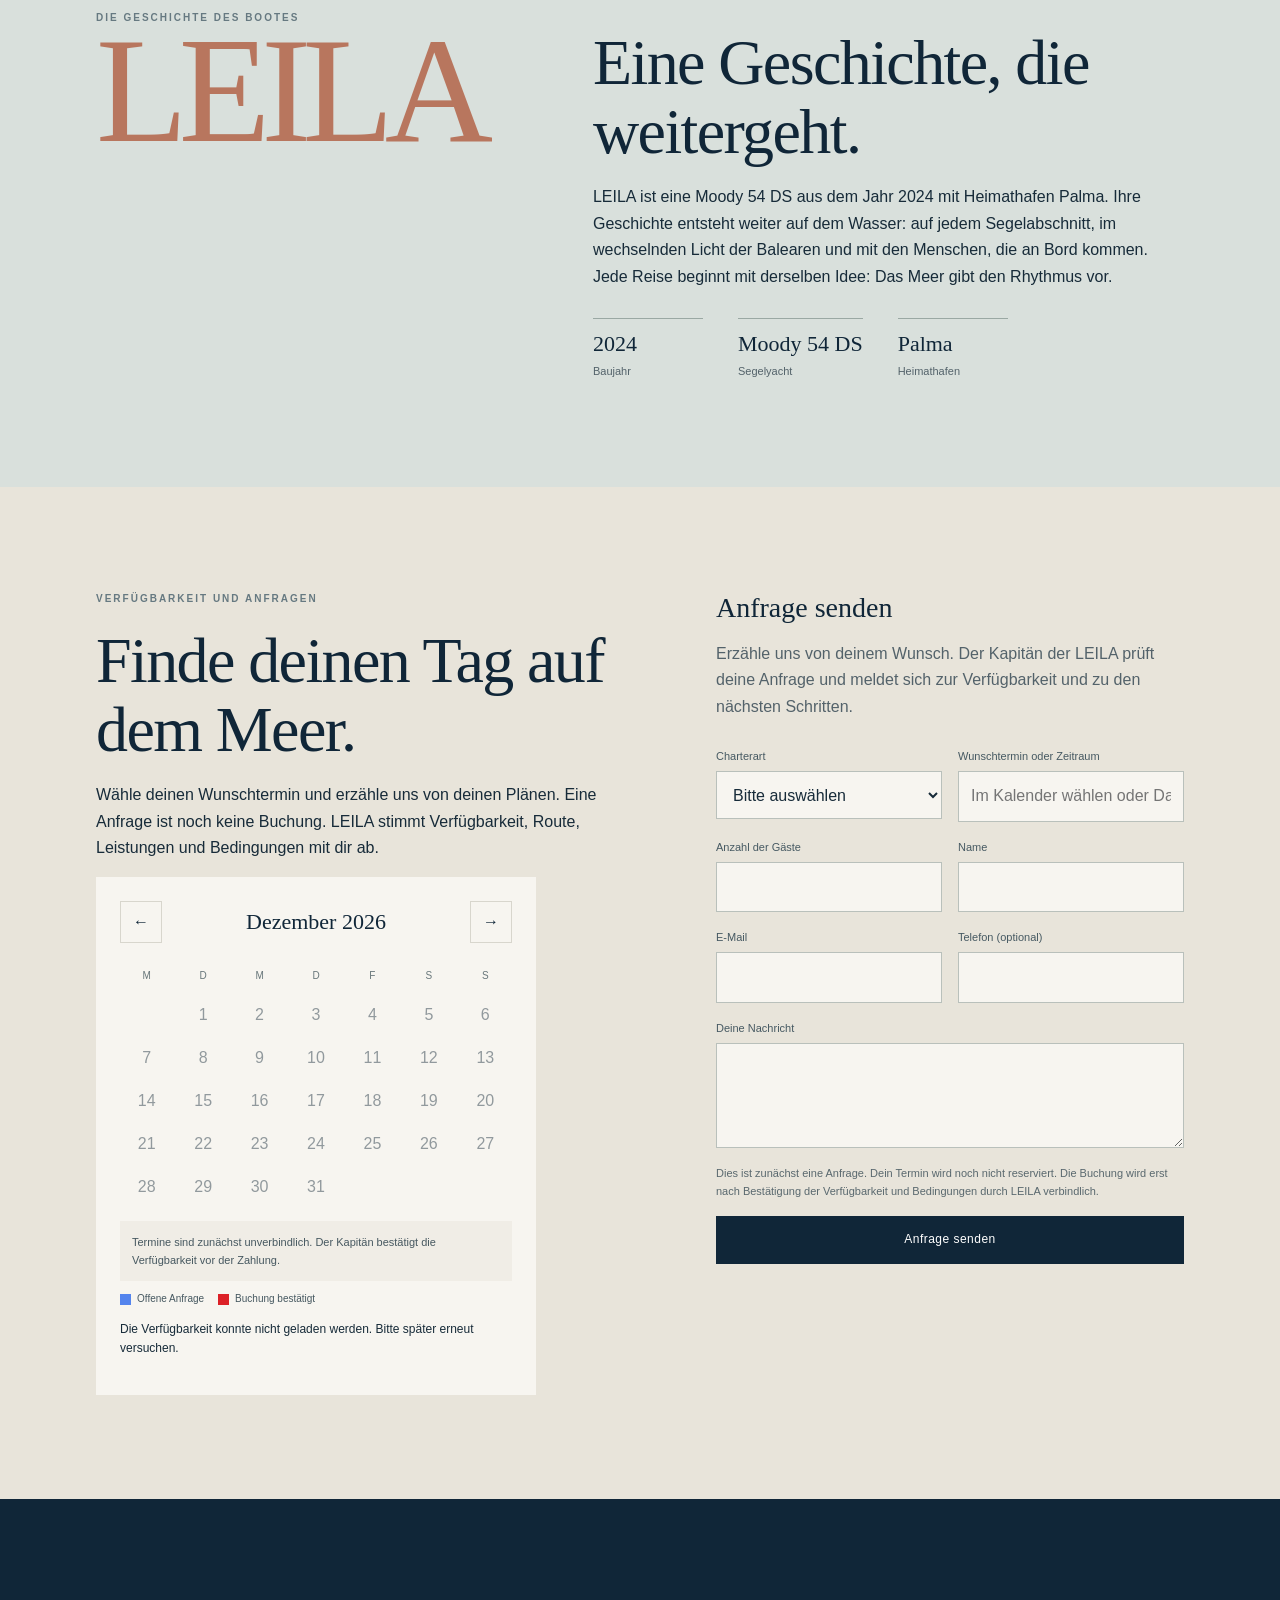
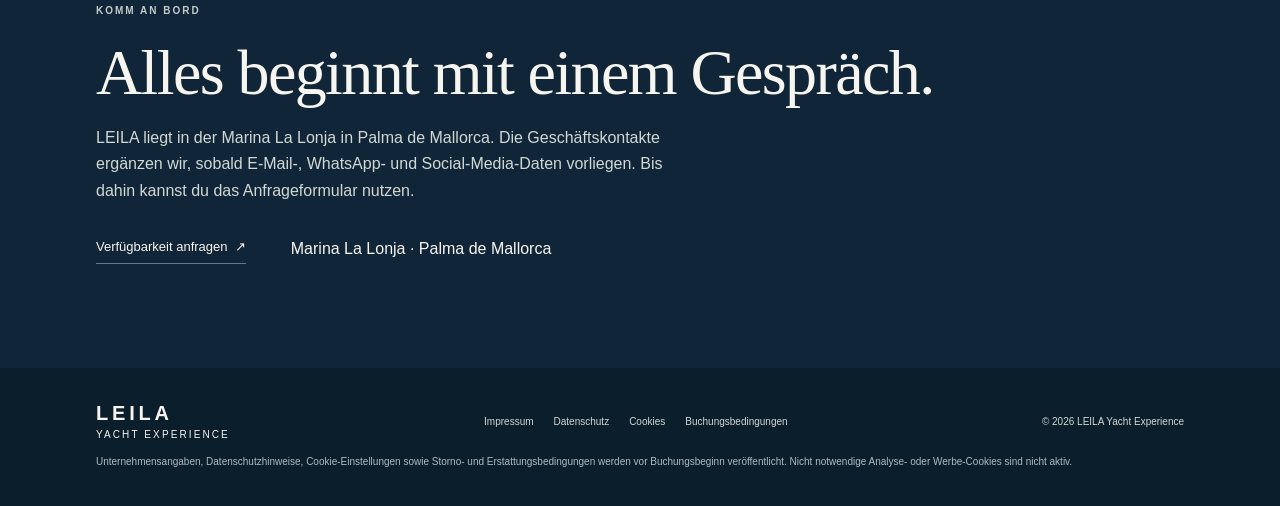
==== commit 7bf498a8: "Show temporary charter pricing in enquiry form" ====
--- a/de/index.html
+++ b/de/index.html
@@ -1,6 +1,6 @@
 <!doctype html>
 <html lang="de">
-<head><meta charset="utf-8"><meta name="viewport" content="width=device-width,initial-scale=1"><meta name="theme-color" content="#f7f5f0"><title>Privater Segelurlaub auf Mallorca | LEILA Yacht Experience</title><meta name="description" content="Entdecke Mallorca vom Wasser aus an Bord der LEILA, einer privaten Segelyacht mit Heimathafen Palma. Tagesausfl&uuml;ge, Abendt&ouml;rns und mehrt&auml;gige Reisen."><link rel="canonical" href="https://leila-yacht-experience.juanrechach.chatgpt.site/de/index.html"><link rel="alternate" hreflang="en" href="https://leila-yacht-experience.juanrechach.chatgpt.site/en/index.html"><link rel="alternate" hreflang="es" href="https://leila-yacht-experience.juanrechach.chatgpt.site/es/index.html"><link rel="alternate" hreflang="de" href="https://leila-yacht-experience.juanrechach.chatgpt.site/de/index.html"><link rel="alternate" hreflang="x-default" href="https://leila-yacht-experience.juanrechach.chatgpt.site/en/index.html"><link rel="icon" href="data:,"><link rel="stylesheet" href="../assets/site.css?v=20261019-2"><script type="application/ld+json">{"@context":"https://schema.org","@type":"Organization","name":"LEILA Yacht Experience","url":"https://leila-yacht-experience.juanrechach.chatgpt.site/de/index.html"}</script><script type="application/ld+json">{"@context":"https://schema.org","@type":"WebSite","name":"LEILA Yacht Experience","inLanguage":"de","url":"https://leila-yacht-experience.juanrechach.chatgpt.site/de/index.html"}</script><script defer src="../assets/config.js?v=20261016-5"></script><script defer src="../assets/site.js?v=20261019-2"></script></head>
+<head><meta charset="utf-8"><meta name="viewport" content="width=device-width,initial-scale=1"><meta name="theme-color" content="#f7f5f0"><title>Privater Segelurlaub auf Mallorca | LEILA Yacht Experience</title><meta name="description" content="Entdecke Mallorca vom Wasser aus an Bord der LEILA, einer privaten Segelyacht mit Heimathafen Palma. Tagesausfl&uuml;ge, Abendt&ouml;rns und mehrt&auml;gige Reisen."><link rel="canonical" href="https://leila-yacht-experience.juanrechach.chatgpt.site/de/index.html"><link rel="alternate" hreflang="en" href="https://leila-yacht-experience.juanrechach.chatgpt.site/en/index.html"><link rel="alternate" hreflang="es" href="https://leila-yacht-experience.juanrechach.chatgpt.site/es/index.html"><link rel="alternate" hreflang="de" href="https://leila-yacht-experience.juanrechach.chatgpt.site/de/index.html"><link rel="alternate" hreflang="x-default" href="https://leila-yacht-experience.juanrechach.chatgpt.site/en/index.html"><link rel="icon" href="data:,"><link rel="stylesheet" href="../assets/site.css?v=20261019-3"><script type="application/ld+json">{"@context":"https://schema.org","@type":"Organization","name":"LEILA Yacht Experience","url":"https://leila-yacht-experience.juanrechach.chatgpt.site/de/index.html"}</script><script type="application/ld+json">{"@context":"https://schema.org","@type":"WebSite","name":"LEILA Yacht Experience","inLanguage":"de","url":"https://leila-yacht-experience.juanrechach.chatgpt.site/de/index.html"}</script><script defer src="../assets/config.js?v=20261016-5"></script><script defer src="../assets/site.js?v=20261019-3"></script></head>
 <body><a class="skip" href="#main">Zum Inhalt springen</a>
 <header class="topbar"><nav class="nav" aria-label="Hauptnavigation"><a class="wordmark" href="#top">LEILA<small>YACHT EXPERIENCE</small></a><div class="navlinks"><a href="#experience">Erlebnis</a><a href="#yacht">Die Yacht</a><a href="#charters">Charter</a><a href="#clients">G&auml;ste</a><a href="#history">Geschichte</a><a href="#destinations">Mallorca</a><a href="#request" class="button">Verf&uuml;gbarkeit anfragen</a></div><div class="lang flags language-switch" aria-label="Sprache"><a href="../en/index.html" lang="en" aria-label="Englisch" title="Englisch"><svg class="flag-icon flag-en" viewBox="0 0 30 20" aria-hidden="true" focusable="false"><path fill="#012169" d="M0 0h30v20H0z"/><path stroke="#fff" stroke-width="5" d="M0 0l30 20M30 0L0 20"/><path stroke="#c8102e" stroke-width="2" d="M0 0l30 20M30 0L0 20"/><path stroke="#fff" stroke-width="8" d="M15 0v20M0 10h30"/><path stroke="#c8102e" stroke-width="4" d="M15 0v20M0 10h30"/></svg></a><a href="../es/index.html" lang="es" aria-label="Spanisch" title="Spanisch"><svg class="flag-icon flag-es" viewBox="0 0 30 20" aria-hidden="true" focusable="false"><path fill="#aa151b" d="M0 0h30v20H0z"/><path fill="#f1bf00" d="M0 5h30v10H0z"/></svg></a><a href="../de/index.html" lang="de" aria-label="Deutsch" title="Deutsch" class="current" aria-current="page"><svg class="flag-icon flag-de" viewBox="0 0 30 20" aria-hidden="true" focusable="false"><path fill="#000" d="M0 0h30v6.67H0z"/><path fill="#dd0000" d="M0 6.67h30v6.66H0z"/><path fill="#ffce00" d="M0 13.33h30V20H0z"/></svg></a></div></nav></header>
 <main id="main"><section class="hero" id="top"><picture class="hero-picture"><source media="(max-width:600px)" srcset="../assets/leila-under-sail-mobile-720.webp" type="image/webp"><img src="../assets/leila-under-sail-1280.webp" srcset="../assets/leila-under-sail-768.webp 768w, ../assets/leila-under-sail-1280.webp 1280w, ../assets/leila-under-sail-1920.webp 1920w" sizes="100vw" width="1920" height="1080" alt="LEILA segelt vor Mallorca mit blauem Spinnaker" fetchpriority="high" loading="eager" decoding="async"></picture><div class="hero-content"><div class="eyebrow">Palma de Mallorca &middot; Balearen</div><h1>Private Segelerlebnisse<br>auf Mallorca</h1><div class="hero-kicker">Erlebe Mallorca vom Meer aus.</div><p>Lass den Wind den Rhythmus bestimmen. Ein privates Segelerlebnis, abgestimmt auf den Tag, das Meer und die Menschen an Bord.</p><a class="button light" href="#request">Verf&uuml;gbarkeit anfragen <span aria-hidden="true">&nbsp;&#8599;</span></a></div></section>
@@ -13,6 +13,6 @@
 <section class="section gallery"><div class="wrap"><div class="eyebrow dark">Ein Blick auf LEILA</div><h2>LEILA in Bildern.</h2><div class="gallery-grid"><figure><img src="../assets/leila-sailing-detail-960.webp" srcset="../assets/leila-sailing-detail-480.webp 480w, ../assets/leila-sailing-detail-960.webp 960w, ../assets/leila-sailing-detail-1440.webp 1440w" sizes="(max-width:480px) 88vw, (max-width:800px) 42vw, 40vw" width="1440" height="960" alt="LEILAs Gro&szlig;segel und Mallorcas Horizont vom Deck aus gesehen" loading="lazy" decoding="async"><figcaption>LEILA unter Segeln</figcaption></figure><figure><img src="../assets/leila-salon-960.webp" srcset="../assets/leila-salon-480.webp 480w, ../assets/leila-salon-960.webp 960w, ../assets/leila-salon-1440.webp 1440w" sizes="(max-width:480px) 44vw, (max-width:800px) 42vw, 30vw" width="1440" height="960" alt="Heller Salon an Bord der LEILA mit Esstisch und Sofa" loading="lazy" decoding="async"><figcaption>Der Salon</figcaption></figure><figure><img src="../assets/leila-cabin-960.webp" srcset="../assets/leila-cabin-480.webp 480w, ../assets/leila-cabin-960.webp 960w, ../assets/leila-cabin-1440.webp 1440w" sizes="(max-width:480px) 44vw, (max-width:800px) 42vw, 30vw" width="1440" height="960" alt="Doppelkabine f&uuml;r G&auml;ste mit wei&szlig;er und dunkelblauer Bettw&auml;sche" loading="lazy" decoding="async"><figcaption>Eine G&auml;stekabine</figcaption></figure><figure><img src="../assets/leila-guests-960.webp" srcset="../assets/leila-guests-480.webp 480w, ../assets/leila-guests-960.webp 960w, ../assets/leila-guests-1440.webp 1440w" sizes="(max-width:480px) 44vw, (max-width:800px) 42vw, 30vw" width="1440" height="810" alt="G&auml;ste genie&szlig;en das Meer an Bord der LEILA" loading="lazy" decoding="async"><figcaption>Gemeinsam auf dem Meer</figcaption></figure><figure><img src="../assets/bellver-castle-from-sea-960.webp" srcset="../assets/bellver-castle-from-sea-480.webp 480w, ../assets/bellver-castle-from-sea-960.webp 960w, ../assets/bellver-castle-from-sea-1440.webp 1440w" sizes="(max-width:480px) 44vw, (max-width:800px) 42vw, 30vw" width="1440" height="960" alt="Schloss Bellver &uuml;ber den bewaldeten H&uuml;geln von Palma" loading="lazy" decoding="async"><figcaption>Mallorca vom Meer aus</figcaption></figure></div></div></section>
 <section class="section clients" id="clients"><div class="wrap cols"><figure class="clients-photo"><img src="../assets/leila-guests-960.webp" srcset="../assets/leila-guests-480.webp 480w, ../assets/leila-guests-960.webp 960w, ../assets/leila-guests-1440.webp 1440w" sizes="(max-width:800px) 86vw, 42vw" width="1440" height="810" alt="G&auml;ste genie&szlig;en das Meer an Bord der LEILA" loading="lazy" decoding="async"><figcaption>Gemeinsam auf dem Meer</figcaption></figure><div class="clients-copy"><div class="eyebrow dark">Unsere G&auml;ste</div><h2>F&uuml;r Momente, die bleiben.</h2><p>Vom ersten Bad in einer stillen Bucht bis zum Abendessen im Cockpit: Die sch&ouml;nsten Momente eines Segeltages sind oft die einfachen. Jede Gruppe bringt ihren eigenen Rhythmus mit. LEILA ist ein Ort, um zur Ruhe zu kommen, den Ausblick zu teilen und den Tag nach den eigenen W&uuml;nschen zu gestalten.</p></div></div></section>
 <section class="section history" id="history"><div class="wrap history-grid"><div><div class="eyebrow dark">Die Geschichte des Bootes</div><div class="history-mark" aria-hidden="true">LEILA</div></div><div class="history-copy"><h2>Eine Geschichte, die weitergeht.</h2><p>LEILA ist eine Moody 54 DS aus dem Jahr 2024 mit Heimathafen Palma. Ihre Geschichte entsteht weiter auf dem Wasser: auf jedem Segelabschnitt, im wechselnden Licht der Balearen und mit den Menschen, die an Bord kommen. Jede Reise beginnt mit derselben Idee: Das Meer gibt den Rhythmus vor.</p><div class="history-facts"><div class="history-fact"><strong>2024</strong><span>Baujahr</span></div><div class="history-fact"><strong>Moody 54 DS</strong><span>Segelyacht</span></div><div class="history-fact"><strong>Palma</strong><span>Heimathafen</span></div></div></div></div></section>
-<section class="section availability" id="request"><div class="wrap cols"><div><div class="eyebrow dark">Verf&uuml;gbarkeit und Anfragen</div><h2>Finde deinen Tag auf dem Meer.</h2><p>W&auml;hle deinen Wunschtermin und erz&auml;hle uns von deinen Pl&auml;nen. Eine Anfrage ist noch keine Buchung. LEILA stimmt Verf&uuml;gbarkeit, Route, Leistungen und Bedingungen mit dir ab.</p><div class="calendar" aria-label="Wunschtermin ausw&auml;hlen"><div class="cal-head"><button id="prev" type="button" aria-label="Vorheriger Monat">&#8592;</button><div id="cal-title" class="cal-title" aria-live="polite"></div><button id="next" type="button" aria-label="N&auml;chster Monat">&#8594;</button></div><div id="cal-days" class="days" role="group" aria-label="Kalendertage"></div><p class="cal-note">Termine sind zun&auml;chst unverbindlich. Der Kapit&auml;n best&auml;tigt die Verf&uuml;gbarkeit vor der Zahlung.</p><div class="calendar-legend" aria-label="Kalenderlegende"><span><i class="pending-key" aria-hidden="true"></i>Offene Anfrage</span><span><i class="confirmed-key" aria-hidden="true"></i>Buchung bestätigt</span></div><p id="picked" aria-live="polite" style="font-size:12px"></p></div></div><div class="request-copy"><h3>Anfrage senden</h3><p>Erz&auml;hle uns von deinem Wunsch. Der Kapit&auml;n der LEILA pr&uuml;ft deine Anfrage und meldet sich zur Verf&uuml;gbarkeit und zu den n&auml;chsten Schritten.</p><form class="form" id="request-form"><div class="field"><label for="type">Charterart</label><select id="type" name="type" required><option value="">Bitte ausw&auml;hlen</option><option value="Day charter">Tagescharter</option><option value="Sunset sail">Abendt&ouml;rn</option><option value="Multi-day escape">Mehrt&auml;gige Auszeit</option><option value="Weekly charter">Wochencharter</option><option value="Tailored itinerary">Individuelle Route</option><option value="Special occasion">Besonderer Anlass</option></select></div><div class="field"><label for="date">Wunschtermin oder Zeitraum</label><input id="date" name="date" type="text" placeholder="Im Kalender w&auml;hlen oder Datum eingeben" required></div><div class="field"><label for="guests">Anzahl der G&auml;ste</label><input id="guests" name="guests" type="number" min="1" max="12" required></div><div class="field"><label for="name">Name</label><input id="name" name="name" autocomplete="name" required></div><div class="field"><label for="email">E-Mail</label><input id="email" name="email" type="email" autocomplete="email" required></div><div class="field"><label for="phone">Telefon (optional)</label><input id="phone" name="phone" type="tel" autocomplete="tel"></div><div class="field full"><label for="message">Deine Nachricht</label><textarea id="message" name="message"></textarea></div><p class="form-hint">Dies ist zun&auml;chst eine Anfrage. Dein Termin wird noch nicht reserviert. Die Buchung wird erst nach Best&auml;tigung der Verf&uuml;gbarkeit und Bedingungen durch LEILA verbindlich.</p><button class="button" type="submit">Anfrage senden</button><div class="status" id="request-status" role="status" aria-live="polite" hidden></div></form></div></div></section>
+<section class="section availability" id="request"><div class="wrap cols"><div><div class="eyebrow dark">Verf&uuml;gbarkeit und Anfragen</div><h2>Finde deinen Tag auf dem Meer.</h2><p>W&auml;hle deinen Wunschtermin und erz&auml;hle uns von deinen Pl&auml;nen. Eine Anfrage ist noch keine Buchung. LEILA stimmt Verf&uuml;gbarkeit, Route, Leistungen und Bedingungen mit dir ab.</p><div class="calendar" aria-label="Wunschtermin ausw&auml;hlen"><div class="cal-head"><button id="prev" type="button" aria-label="Vorheriger Monat">&#8592;</button><div id="cal-title" class="cal-title" aria-live="polite"></div><button id="next" type="button" aria-label="N&auml;chster Monat">&#8594;</button></div><div id="cal-days" class="days" role="group" aria-label="Kalendertage"></div><p class="cal-note">Termine sind zun&auml;chst unverbindlich. Der Kapit&auml;n best&auml;tigt die Verf&uuml;gbarkeit vor der Zahlung.</p><div class="calendar-legend" aria-label="Kalenderlegende"><span><i class="pending-key" aria-hidden="true"></i>Offene Anfrage</span><span><i class="confirmed-key" aria-hidden="true"></i>Buchung bestätigt</span></div><p id="picked" aria-live="polite" style="font-size:12px"></p></div></div><div class="request-copy"><h3>Anfrage senden</h3><p>Erz&auml;hle uns von deinem Wunsch. Der Kapit&auml;n der LEILA pr&uuml;ft deine Anfrage und meldet sich zur Verf&uuml;gbarkeit und zu den n&auml;chsten Schritten.</p><form class="form" id="request-form"><div class="field"><label for="type">Charterart</label><select id="type" name="type" required><option value="">Bitte ausw&auml;hlen</option><option value="Day charter">Tagescharter</option><option value="Sunset sail">Abendt&ouml;rn</option><option value="Multi-day escape">Mehrt&auml;gige Auszeit</option><option value="Weekly charter">Wochencharter</option><option value="Tailored itinerary">Individuelle Route</option><option value="Special occasion">Besonderer Anlass</option></select></div><p class="charter-price" id="charter-price" aria-live="polite" hidden></p><div class="field"><label for="date">Wunschtermin oder Zeitraum</label><input id="date" name="date" type="text" placeholder="Im Kalender w&auml;hlen oder Datum eingeben" required></div><div class="field"><label for="guests">Anzahl der G&auml;ste</label><input id="guests" name="guests" type="number" min="1" max="12" required></div><div class="field"><label for="name">Name</label><input id="name" name="name" autocomplete="name" required></div><div class="field"><label for="email">E-Mail</label><input id="email" name="email" type="email" autocomplete="email" required></div><div class="field"><label for="phone">Telefon (optional)</label><input id="phone" name="phone" type="tel" autocomplete="tel"></div><div class="field full"><label for="message">Deine Nachricht</label><textarea id="message" name="message"></textarea></div><p class="form-hint">Dies ist zun&auml;chst eine Anfrage. Dein Termin wird noch nicht reserviert. Die Buchung wird erst nach Best&auml;tigung der Verf&uuml;gbarkeit und Bedingungen durch LEILA verbindlich.</p><button class="button" type="submit">Anfrage senden</button><div class="status" id="request-status" role="status" aria-live="polite" hidden></div></form></div></div></section>
 <section class="section contact" id="contact"><div class="wrap"><div class="eyebrow">Komm an Bord</div><h2>Alles beginnt mit einem Gespr&auml;ch.</h2><p>LEILA liegt in der Marina La Lonja in Palma de Mallorca. Die Gesch&auml;ftskontakte erg&auml;nzen wir, sobald E-Mail-, WhatsApp- und Social-Media-Daten vorliegen. Bis dahin kannst du das Anfrageformular nutzen.</p><div class="contact-row"><a href="#request">Verf&uuml;gbarkeit anfragen&nbsp; &#8599;</a><span>Marina La Lonja &middot; Palma de Mallorca</span></div></div></section></main>
 <footer class="footer"><div class="footer-inner"><a class="wordmark" href="#top" style="color:#f7f5f0">LEILA<small>YACHT EXPERIENCE</small></a><div class="footlinks"><a href="#legal">Impressum</a><a href="#legal">Datenschutz</a><a href="#legal">Cookies</a><a href="#legal">Buchungsbedingungen</a></div><small>&copy; <span id="year">2026</span> LEILA Yacht Experience</small></div><p class="legal-note" id="legal">Unternehmensangaben, Datenschutzhinweise, Cookie-Einstellungen sowie Storno- und Erstattungsbedingungen werden vor Buchungsbeginn ver&ouml;ffentlicht. Nicht notwendige Analyse- oder Werbe-Cookies sind nicht aktiv.</p></footer></body></html>
--- a/assets/site.css
+++ b/assets/site.css
@@ -24,5 +24,6 @@
 @media(max-width:800px){.language-switch{gap:3px;margin-left:8px}.language-switch a{padding:2px}.language-switch .flag-icon{width:24px;height:16px}}
 @media(max-width:480px){.language-switch{gap:1px;margin-left:4px}.language-switch .flag-icon{width:21px;height:14px}}
 .days button:disabled{opacity:.42;cursor:not-allowed}.days button.confirmed-date{text-decoration:line-through}
-.calendar-legend{display:flex;gap:14px;flex-wrap:wrap;margin:10px 0 4px;font-size:10px;color:#465860}.calendar-legend span{display:inline-flex;align-items:center;gap:6px}.calendar-legend i{display:inline-block;width:11px;height:11px}.calendar-legend .pending-key{background:#2874d0}.calendar-legend .confirmed-key{background:#c53d3d}.days button.pending-date{background:#2874d0;color:#fff}.days button.pending-date:hover,.days button.pending-date.selected{background:#164d9b;color:#fff}.days button.confirmed-date{visibility:visible;opacity:1;background:#c53d3d;color:#fff;text-decoration:none;cursor:not-allowed}
+.calendar-legend{display:flex;gap:14px;flex-wrap:wrap;margin:10px 0 4px;font-size:10px;color:#465860}.calendar-legend span{display:inline-flex;align-items:center;gap:6px}.calendar-legend i{display:inline-block;width:11px;height:11px}.calendar-legend .pending-key{background:#5484ed}.calendar-legend .confirmed-key{background:#dc2127}.days button.pending-date{background:#5484ed;color:#fff}.days button.pending-date:hover,.days button.pending-date.selected{background:#356ac3;color:#fff}.days button.confirmed-date{visibility:visible;opacity:1;background:#dc2127;color:#fff;text-decoration:none;cursor:not-allowed}
 .days button:disabled:not(.confirmed-date){visibility:visible;opacity:.45}
+.charter-price{grid-column:1/-1;margin:0;padding:12px 14px;background:#f7f5f0;color:#102638;border-left:3px solid #b8765e;font-size:14px;font-weight:600}
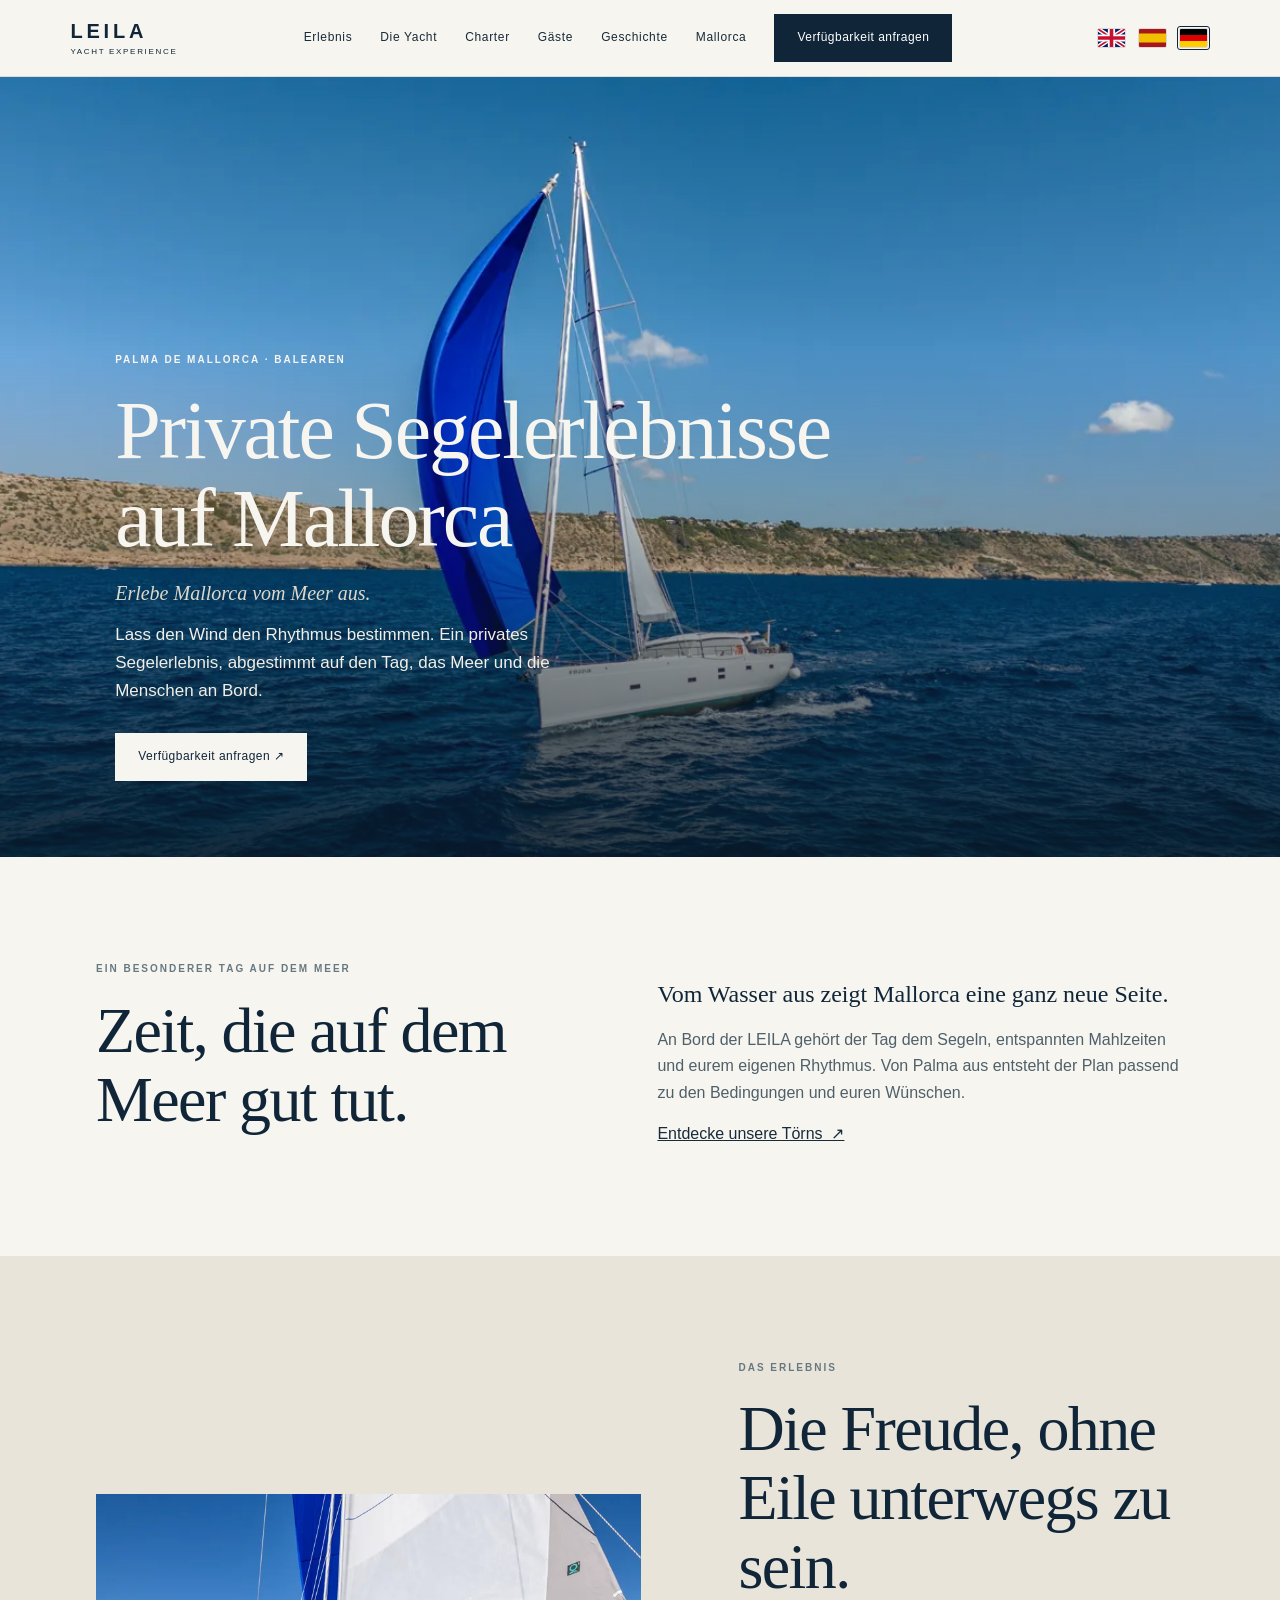
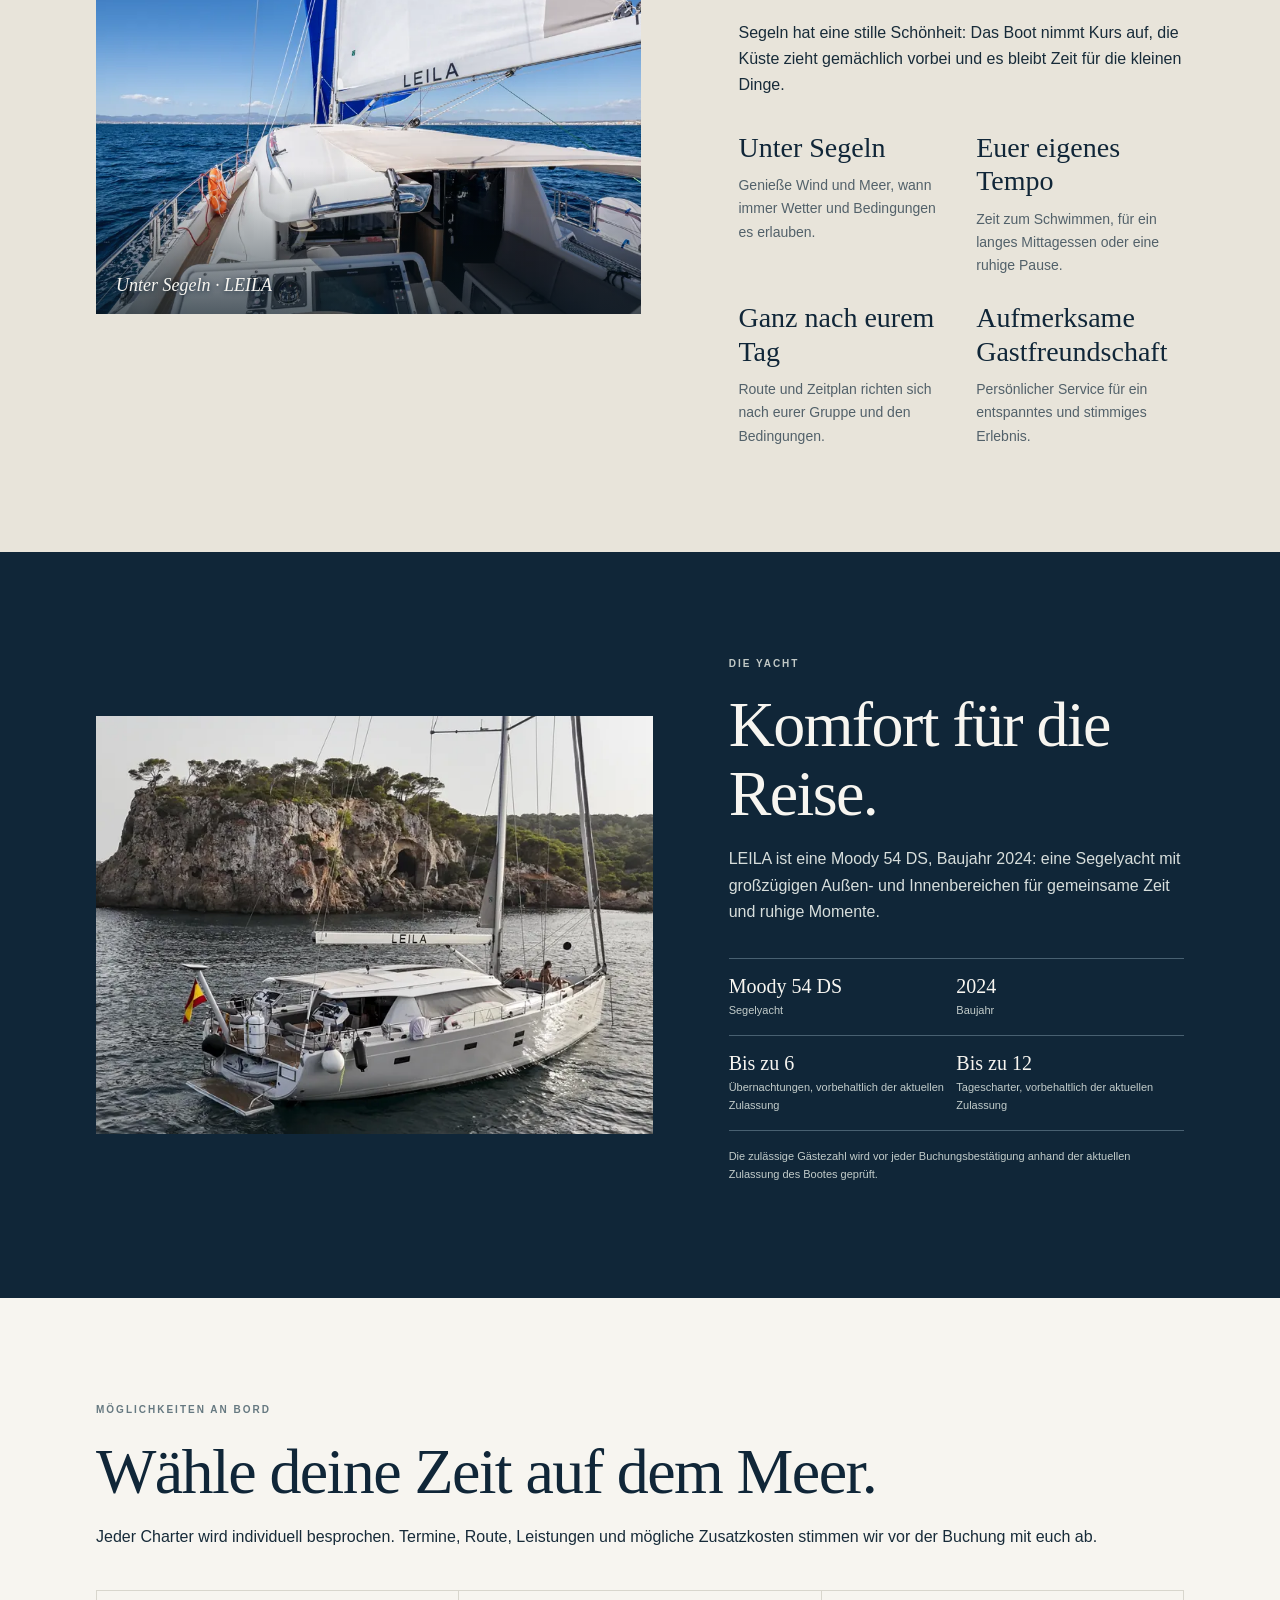
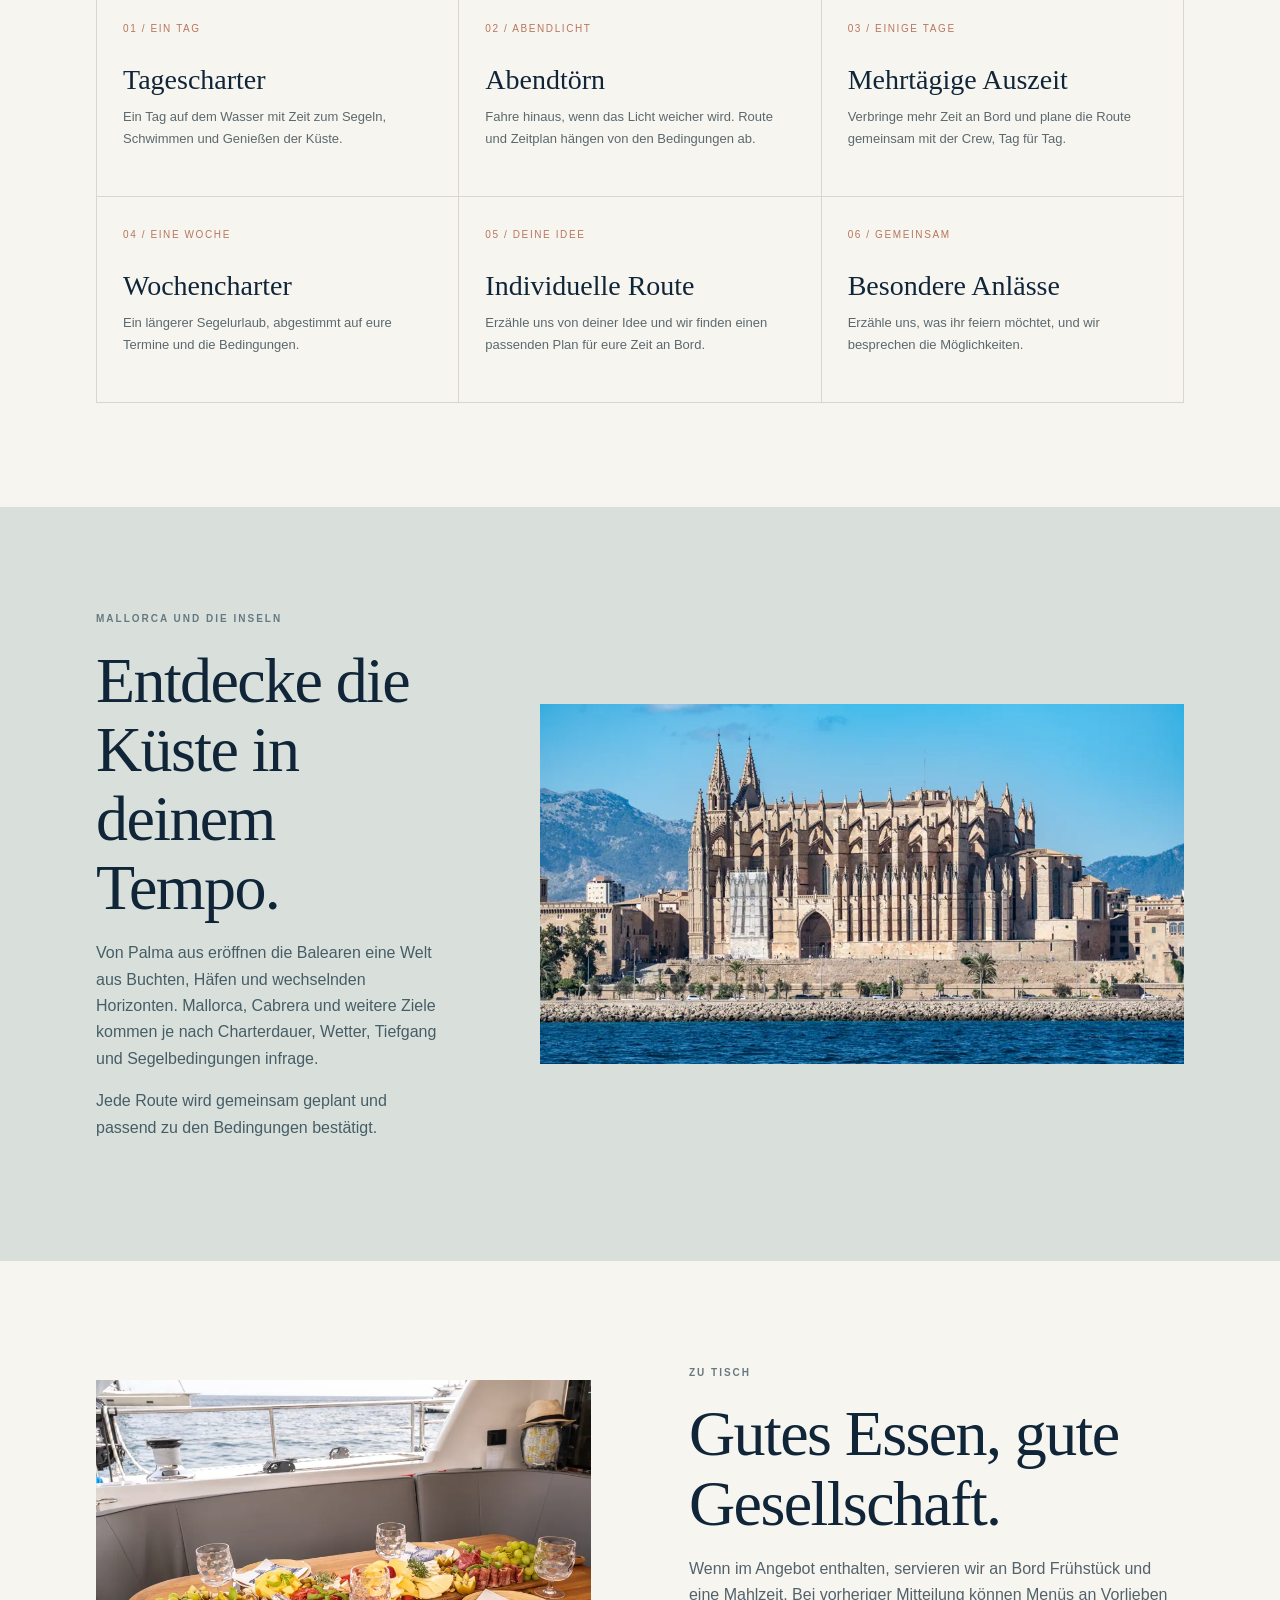
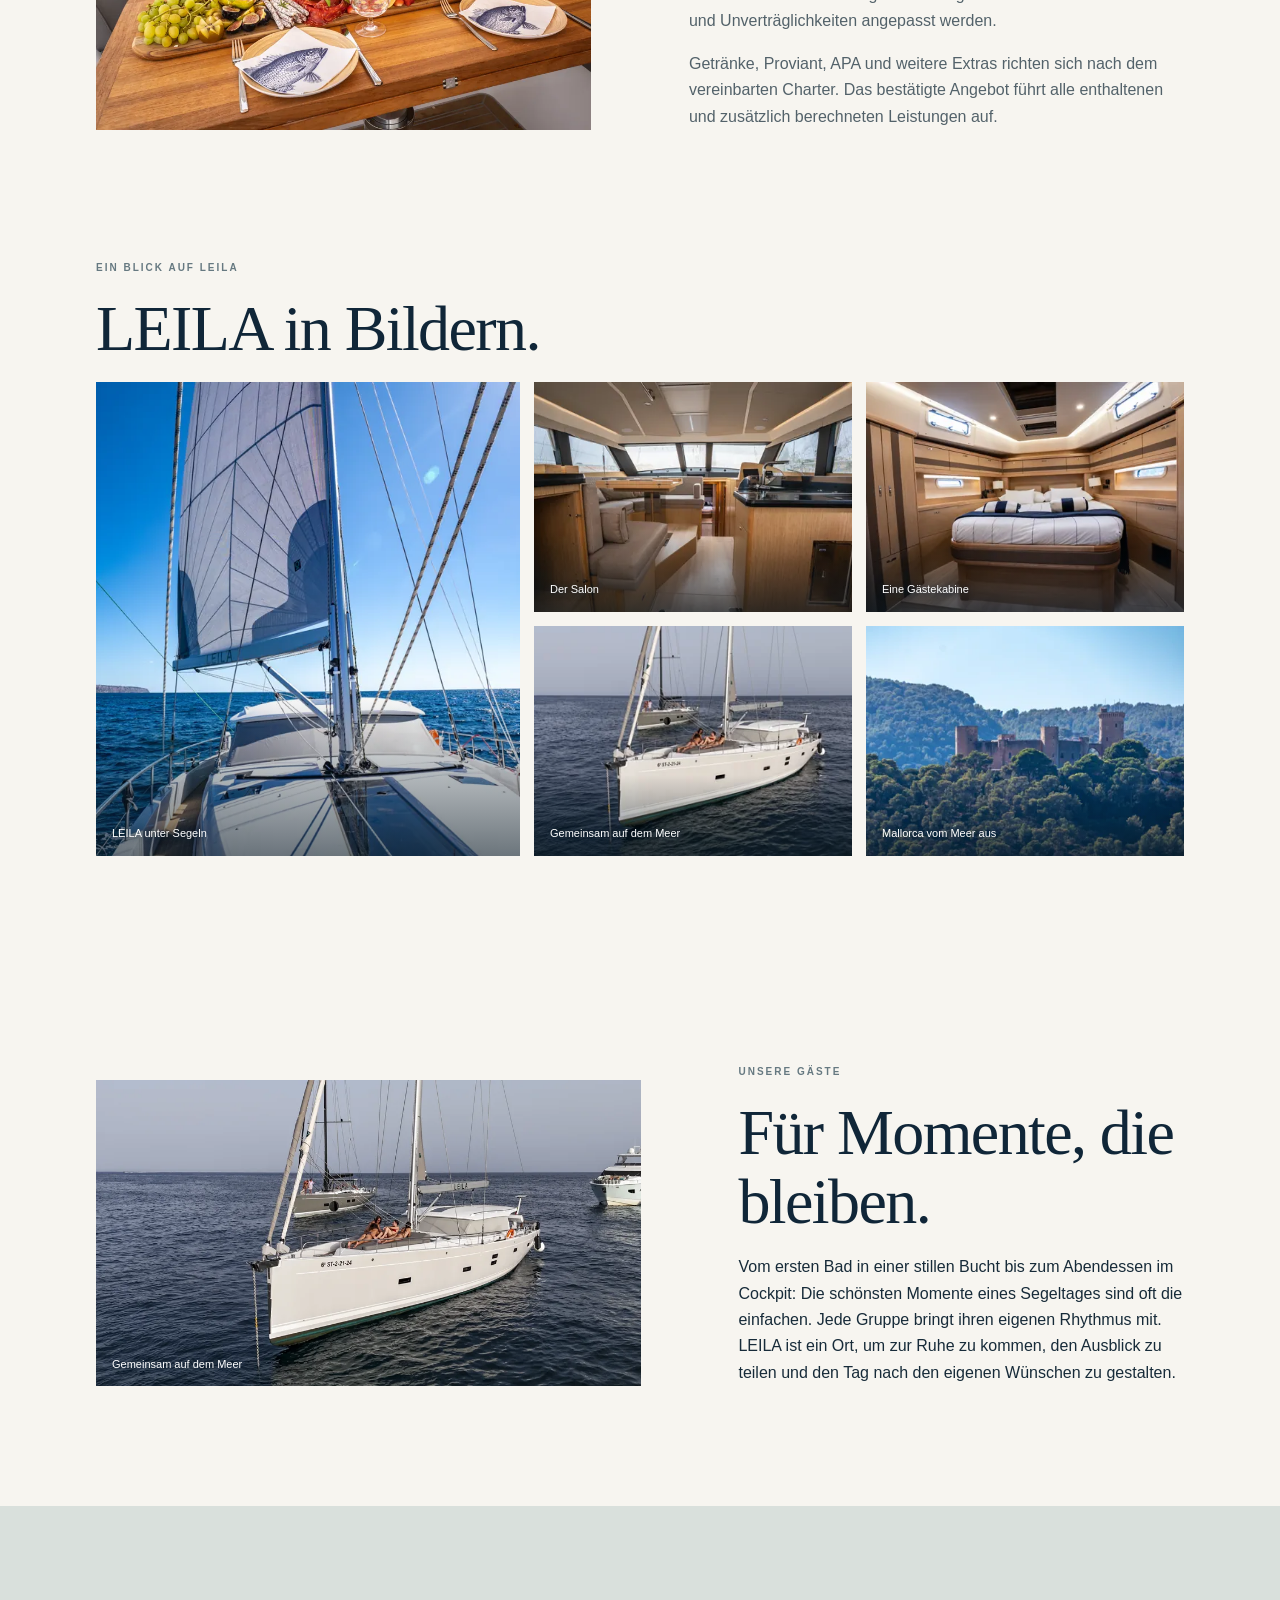
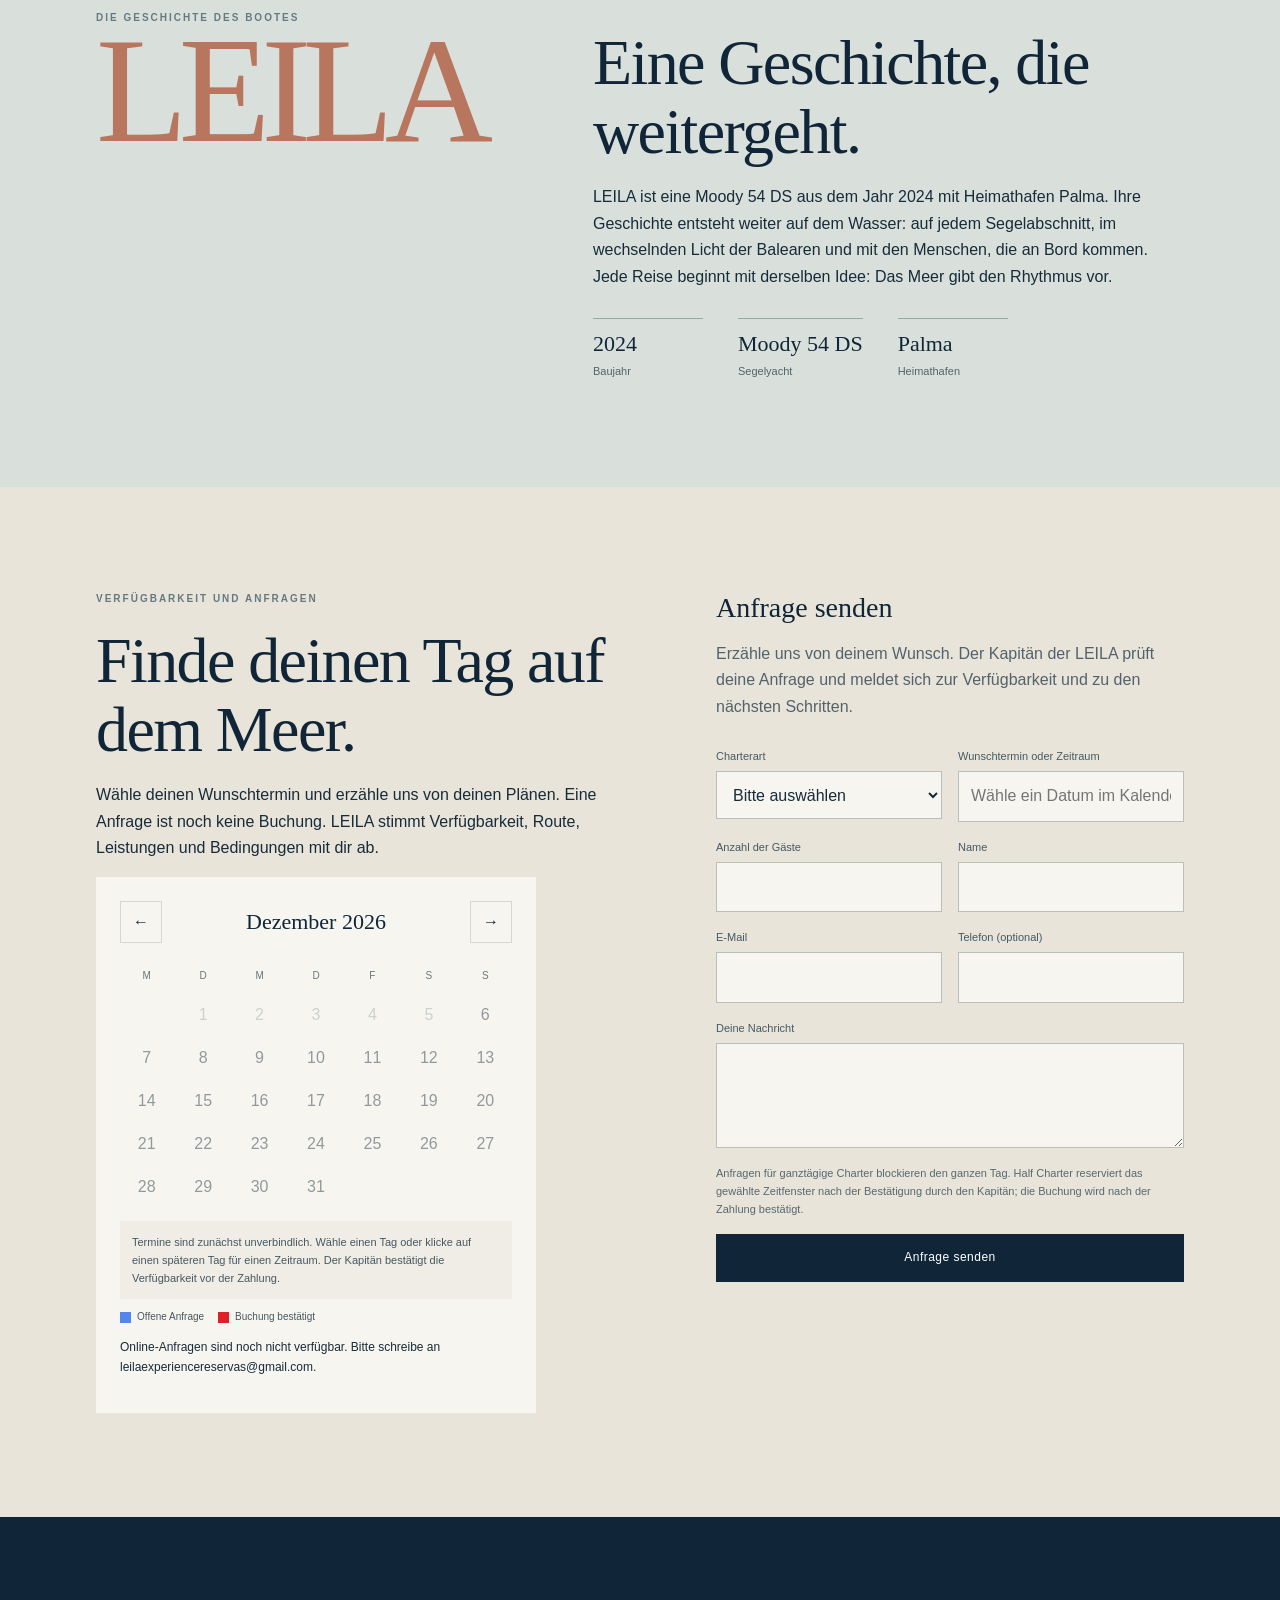
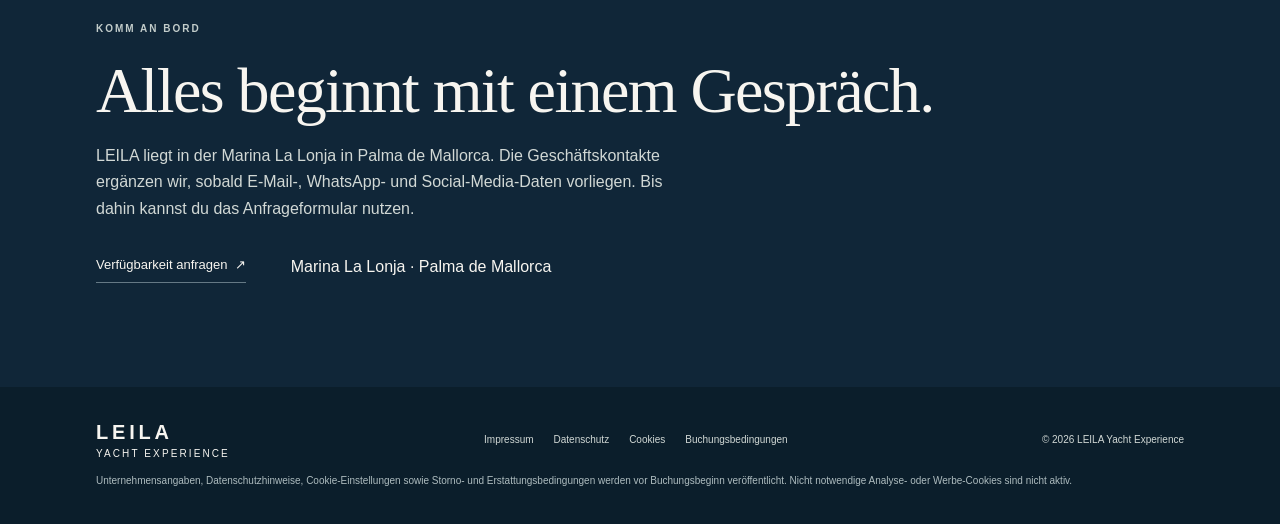
==== commit 3b8f8129: "Support partial Half Charter booking availability" ====
--- a/de/index.html
+++ b/de/index.html
@@ -1,6 +1,6 @@
 <!doctype html>
 <html lang="de">
-<head><meta charset="utf-8"><meta name="viewport" content="width=device-width,initial-scale=1"><meta name="theme-color" content="#f7f5f0"><title>Privater Segelurlaub auf Mallorca | LEILA Yacht Experience</title><meta name="description" content="Entdecke Mallorca vom Wasser aus an Bord der LEILA, einer privaten Segelyacht mit Heimathafen Palma. Tagesausfl&uuml;ge, Abendt&ouml;rns und mehrt&auml;gige Reisen."><link rel="canonical" href="https://leila-yacht-experience.juanrechach.chatgpt.site/de/index.html"><link rel="alternate" hreflang="en" href="https://leila-yacht-experience.juanrechach.chatgpt.site/en/index.html"><link rel="alternate" hreflang="es" href="https://leila-yacht-experience.juanrechach.chatgpt.site/es/index.html"><link rel="alternate" hreflang="de" href="https://leila-yacht-experience.juanrechach.chatgpt.site/de/index.html"><link rel="alternate" hreflang="x-default" href="https://leila-yacht-experience.juanrechach.chatgpt.site/en/index.html"><link rel="icon" href="data:,"><link rel="stylesheet" href="../assets/site.css?v=20261019-3"><script type="application/ld+json">{"@context":"https://schema.org","@type":"Organization","name":"LEILA Yacht Experience","url":"https://leila-yacht-experience.juanrechach.chatgpt.site/de/index.html"}</script><script type="application/ld+json">{"@context":"https://schema.org","@type":"WebSite","name":"LEILA Yacht Experience","inLanguage":"de","url":"https://leila-yacht-experience.juanrechach.chatgpt.site/de/index.html"}</script><script defer src="../assets/config.js?v=20261016-5"></script><script defer src="../assets/site.js?v=20261019-3"></script></head>
+<head><meta charset="utf-8"><meta name="viewport" content="width=device-width,initial-scale=1"><meta name="theme-color" content="#f7f5f0"><title>Privater Segelurlaub auf Mallorca | LEILA Yacht Experience</title><meta name="description" content="Entdecke Mallorca vom Wasser aus an Bord der LEILA, einer privaten Segelyacht mit Heimathafen Palma. Tagesausfl&uuml;ge, Abendt&ouml;rns und mehrt&auml;gige Reisen."><link rel="canonical" href="https://leila-yacht-experience.juanrechach.chatgpt.site/de/index.html"><link rel="alternate" hreflang="en" href="https://leila-yacht-experience.juanrechach.chatgpt.site/en/index.html"><link rel="alternate" hreflang="es" href="https://leila-yacht-experience.juanrechach.chatgpt.site/es/index.html"><link rel="alternate" hreflang="de" href="https://leila-yacht-experience.juanrechach.chatgpt.site/de/index.html"><link rel="alternate" hreflang="x-default" href="https://leila-yacht-experience.juanrechach.chatgpt.site/en/index.html"><link rel="icon" href="data:,"><link rel="stylesheet" href="../assets/site.css?v=20261019-6"><script type="application/ld+json">{"@context":"https://schema.org","@type":"Organization","name":"LEILA Yacht Experience","url":"https://leila-yacht-experience.juanrechach.chatgpt.site/de/index.html"}</script><script type="application/ld+json">{"@context":"https://schema.org","@type":"WebSite","name":"LEILA Yacht Experience","inLanguage":"de","url":"https://leila-yacht-experience.juanrechach.chatgpt.site/de/index.html"}</script><script defer src="../assets/config.js?v=20261019-7"></script><script defer src="../assets/site.js?v=20261019-9"></script></head>
 <body><a class="skip" href="#main">Zum Inhalt springen</a>
 <header class="topbar"><nav class="nav" aria-label="Hauptnavigation"><a class="wordmark" href="#top">LEILA<small>YACHT EXPERIENCE</small></a><div class="navlinks"><a href="#experience">Erlebnis</a><a href="#yacht">Die Yacht</a><a href="#charters">Charter</a><a href="#clients">G&auml;ste</a><a href="#history">Geschichte</a><a href="#destinations">Mallorca</a><a href="#request" class="button">Verf&uuml;gbarkeit anfragen</a></div><div class="lang flags language-switch" aria-label="Sprache"><a href="../en/index.html" lang="en" aria-label="Englisch" title="Englisch"><svg class="flag-icon flag-en" viewBox="0 0 30 20" aria-hidden="true" focusable="false"><path fill="#012169" d="M0 0h30v20H0z"/><path stroke="#fff" stroke-width="5" d="M0 0l30 20M30 0L0 20"/><path stroke="#c8102e" stroke-width="2" d="M0 0l30 20M30 0L0 20"/><path stroke="#fff" stroke-width="8" d="M15 0v20M0 10h30"/><path stroke="#c8102e" stroke-width="4" d="M15 0v20M0 10h30"/></svg></a><a href="../es/index.html" lang="es" aria-label="Spanisch" title="Spanisch"><svg class="flag-icon flag-es" viewBox="0 0 30 20" aria-hidden="true" focusable="false"><path fill="#aa151b" d="M0 0h30v20H0z"/><path fill="#f1bf00" d="M0 5h30v10H0z"/></svg></a><a href="../de/index.html" lang="de" aria-label="Deutsch" title="Deutsch" class="current" aria-current="page"><svg class="flag-icon flag-de" viewBox="0 0 30 20" aria-hidden="true" focusable="false"><path fill="#000" d="M0 0h30v6.67H0z"/><path fill="#dd0000" d="M0 6.67h30v6.66H0z"/><path fill="#ffce00" d="M0 13.33h30V20H0z"/></svg></a></div></nav></header>
 <main id="main"><section class="hero" id="top"><picture class="hero-picture"><source media="(max-width:600px)" srcset="../assets/leila-under-sail-mobile-720.webp" type="image/webp"><img src="../assets/leila-under-sail-1280.webp" srcset="../assets/leila-under-sail-768.webp 768w, ../assets/leila-under-sail-1280.webp 1280w, ../assets/leila-under-sail-1920.webp 1920w" sizes="100vw" width="1920" height="1080" alt="LEILA segelt vor Mallorca mit blauem Spinnaker" fetchpriority="high" loading="eager" decoding="async"></picture><div class="hero-content"><div class="eyebrow">Palma de Mallorca &middot; Balearen</div><h1>Private Segelerlebnisse<br>auf Mallorca</h1><div class="hero-kicker">Erlebe Mallorca vom Meer aus.</div><p>Lass den Wind den Rhythmus bestimmen. Ein privates Segelerlebnis, abgestimmt auf den Tag, das Meer und die Menschen an Bord.</p><a class="button light" href="#request">Verf&uuml;gbarkeit anfragen <span aria-hidden="true">&nbsp;&#8599;</span></a></div></section>
@@ -13,6 +13,6 @@
 <section class="section gallery"><div class="wrap"><div class="eyebrow dark">Ein Blick auf LEILA</div><h2>LEILA in Bildern.</h2><div class="gallery-grid"><figure><img src="../assets/leila-sailing-detail-960.webp" srcset="../assets/leila-sailing-detail-480.webp 480w, ../assets/leila-sailing-detail-960.webp 960w, ../assets/leila-sailing-detail-1440.webp 1440w" sizes="(max-width:480px) 88vw, (max-width:800px) 42vw, 40vw" width="1440" height="960" alt="LEILAs Gro&szlig;segel und Mallorcas Horizont vom Deck aus gesehen" loading="lazy" decoding="async"><figcaption>LEILA unter Segeln</figcaption></figure><figure><img src="../assets/leila-salon-960.webp" srcset="../assets/leila-salon-480.webp 480w, ../assets/leila-salon-960.webp 960w, ../assets/leila-salon-1440.webp 1440w" sizes="(max-width:480px) 44vw, (max-width:800px) 42vw, 30vw" width="1440" height="960" alt="Heller Salon an Bord der LEILA mit Esstisch und Sofa" loading="lazy" decoding="async"><figcaption>Der Salon</figcaption></figure><figure><img src="../assets/leila-cabin-960.webp" srcset="../assets/leila-cabin-480.webp 480w, ../assets/leila-cabin-960.webp 960w, ../assets/leila-cabin-1440.webp 1440w" sizes="(max-width:480px) 44vw, (max-width:800px) 42vw, 30vw" width="1440" height="960" alt="Doppelkabine f&uuml;r G&auml;ste mit wei&szlig;er und dunkelblauer Bettw&auml;sche" loading="lazy" decoding="async"><figcaption>Eine G&auml;stekabine</figcaption></figure><figure><img src="../assets/leila-guests-960.webp" srcset="../assets/leila-guests-480.webp 480w, ../assets/leila-guests-960.webp 960w, ../assets/leila-guests-1440.webp 1440w" sizes="(max-width:480px) 44vw, (max-width:800px) 42vw, 30vw" width="1440" height="810" alt="G&auml;ste genie&szlig;en das Meer an Bord der LEILA" loading="lazy" decoding="async"><figcaption>Gemeinsam auf dem Meer</figcaption></figure><figure><img src="../assets/bellver-castle-from-sea-960.webp" srcset="../assets/bellver-castle-from-sea-480.webp 480w, ../assets/bellver-castle-from-sea-960.webp 960w, ../assets/bellver-castle-from-sea-1440.webp 1440w" sizes="(max-width:480px) 44vw, (max-width:800px) 42vw, 30vw" width="1440" height="960" alt="Schloss Bellver &uuml;ber den bewaldeten H&uuml;geln von Palma" loading="lazy" decoding="async"><figcaption>Mallorca vom Meer aus</figcaption></figure></div></div></section>
 <section class="section clients" id="clients"><div class="wrap cols"><figure class="clients-photo"><img src="../assets/leila-guests-960.webp" srcset="../assets/leila-guests-480.webp 480w, ../assets/leila-guests-960.webp 960w, ../assets/leila-guests-1440.webp 1440w" sizes="(max-width:800px) 86vw, 42vw" width="1440" height="810" alt="G&auml;ste genie&szlig;en das Meer an Bord der LEILA" loading="lazy" decoding="async"><figcaption>Gemeinsam auf dem Meer</figcaption></figure><div class="clients-copy"><div class="eyebrow dark">Unsere G&auml;ste</div><h2>F&uuml;r Momente, die bleiben.</h2><p>Vom ersten Bad in einer stillen Bucht bis zum Abendessen im Cockpit: Die sch&ouml;nsten Momente eines Segeltages sind oft die einfachen. Jede Gruppe bringt ihren eigenen Rhythmus mit. LEILA ist ein Ort, um zur Ruhe zu kommen, den Ausblick zu teilen und den Tag nach den eigenen W&uuml;nschen zu gestalten.</p></div></div></section>
 <section class="section history" id="history"><div class="wrap history-grid"><div><div class="eyebrow dark">Die Geschichte des Bootes</div><div class="history-mark" aria-hidden="true">LEILA</div></div><div class="history-copy"><h2>Eine Geschichte, die weitergeht.</h2><p>LEILA ist eine Moody 54 DS aus dem Jahr 2024 mit Heimathafen Palma. Ihre Geschichte entsteht weiter auf dem Wasser: auf jedem Segelabschnitt, im wechselnden Licht der Balearen und mit den Menschen, die an Bord kommen. Jede Reise beginnt mit derselben Idee: Das Meer gibt den Rhythmus vor.</p><div class="history-facts"><div class="history-fact"><strong>2024</strong><span>Baujahr</span></div><div class="history-fact"><strong>Moody 54 DS</strong><span>Segelyacht</span></div><div class="history-fact"><strong>Palma</strong><span>Heimathafen</span></div></div></div></div></section>
-<section class="section availability" id="request"><div class="wrap cols"><div><div class="eyebrow dark">Verf&uuml;gbarkeit und Anfragen</div><h2>Finde deinen Tag auf dem Meer.</h2><p>W&auml;hle deinen Wunschtermin und erz&auml;hle uns von deinen Pl&auml;nen. Eine Anfrage ist noch keine Buchung. LEILA stimmt Verf&uuml;gbarkeit, Route, Leistungen und Bedingungen mit dir ab.</p><div class="calendar" aria-label="Wunschtermin ausw&auml;hlen"><div class="cal-head"><button id="prev" type="button" aria-label="Vorheriger Monat">&#8592;</button><div id="cal-title" class="cal-title" aria-live="polite"></div><button id="next" type="button" aria-label="N&auml;chster Monat">&#8594;</button></div><div id="cal-days" class="days" role="group" aria-label="Kalendertage"></div><p class="cal-note">Termine sind zun&auml;chst unverbindlich. Der Kapit&auml;n best&auml;tigt die Verf&uuml;gbarkeit vor der Zahlung.</p><div class="calendar-legend" aria-label="Kalenderlegende"><span><i class="pending-key" aria-hidden="true"></i>Offene Anfrage</span><span><i class="confirmed-key" aria-hidden="true"></i>Buchung bestätigt</span></div><p id="picked" aria-live="polite" style="font-size:12px"></p></div></div><div class="request-copy"><h3>Anfrage senden</h3><p>Erz&auml;hle uns von deinem Wunsch. Der Kapit&auml;n der LEILA pr&uuml;ft deine Anfrage und meldet sich zur Verf&uuml;gbarkeit und zu den n&auml;chsten Schritten.</p><form class="form" id="request-form"><div class="field"><label for="type">Charterart</label><select id="type" name="type" required><option value="">Bitte ausw&auml;hlen</option><option value="Day charter">Tagescharter</option><option value="Sunset sail">Abendt&ouml;rn</option><option value="Multi-day escape">Mehrt&auml;gige Auszeit</option><option value="Weekly charter">Wochencharter</option><option value="Tailored itinerary">Individuelle Route</option><option value="Special occasion">Besonderer Anlass</option></select></div><p class="charter-price" id="charter-price" aria-live="polite" hidden></p><div class="field"><label for="date">Wunschtermin oder Zeitraum</label><input id="date" name="date" type="text" placeholder="Im Kalender w&auml;hlen oder Datum eingeben" required></div><div class="field"><label for="guests">Anzahl der G&auml;ste</label><input id="guests" name="guests" type="number" min="1" max="12" required></div><div class="field"><label for="name">Name</label><input id="name" name="name" autocomplete="name" required></div><div class="field"><label for="email">E-Mail</label><input id="email" name="email" type="email" autocomplete="email" required></div><div class="field"><label for="phone">Telefon (optional)</label><input id="phone" name="phone" type="tel" autocomplete="tel"></div><div class="field full"><label for="message">Deine Nachricht</label><textarea id="message" name="message"></textarea></div><p class="form-hint">Dies ist zun&auml;chst eine Anfrage. Dein Termin wird noch nicht reserviert. Die Buchung wird erst nach Best&auml;tigung der Verf&uuml;gbarkeit und Bedingungen durch LEILA verbindlich.</p><button class="button" type="submit">Anfrage senden</button><div class="status" id="request-status" role="status" aria-live="polite" hidden></div></form></div></div></section>
+<section class="section availability" id="request"><div class="wrap cols"><div><div class="eyebrow dark">Verf&uuml;gbarkeit und Anfragen</div><h2>Finde deinen Tag auf dem Meer.</h2><p>W&auml;hle deinen Wunschtermin und erz&auml;hle uns von deinen Pl&auml;nen. Eine Anfrage ist noch keine Buchung. LEILA stimmt Verf&uuml;gbarkeit, Route, Leistungen und Bedingungen mit dir ab.</p><div class="calendar" aria-label="Wunschtermin ausw&auml;hlen"><div class="cal-head"><button id="prev" type="button" aria-label="Vorheriger Monat">&#8592;</button><div id="cal-title" class="cal-title" aria-live="polite"></div><button id="next" type="button" aria-label="N&auml;chster Monat">&#8594;</button></div><div id="cal-days" class="days" role="group" aria-label="Kalendertage"></div><p class="cal-note">Termine sind zunächst unverbindlich. Wähle einen Tag oder klicke auf einen späteren Tag für einen Zeitraum. Der Kapitän bestätigt die Verfügbarkeit vor der Zahlung.</p><div class="calendar-legend" aria-label="Kalenderlegende"><span><i class="pending-key" aria-hidden="true"></i>Offene Anfrage</span><span><i class="confirmed-key" aria-hidden="true"></i>Buchung bestätigt</span></div><p id="picked" aria-live="polite" style="font-size:12px"></p></div></div><div class="request-copy"><h3>Anfrage senden</h3><p>Erz&auml;hle uns von deinem Wunsch. Der Kapit&auml;n der LEILA pr&uuml;ft deine Anfrage und meldet sich zur Verf&uuml;gbarkeit und zu den n&auml;chsten Schritten.</p><form class="form" id="request-form"><div class="field"><label for="type">Charterart</label><select id="type" name="type" required><option value="">Bitte ausw&auml;hlen</option><option value="Day charter">Tagescharter</option><option value="Sunset sail">Abendt&ouml;rn</option><option value="Multi-day escape">Mehrt&auml;gige Auszeit</option><option value="Weekly charter">Wochencharter</option><option value="Tailored itinerary">Individuelle Route</option><option value="Special occasion">Besonderer Anlass</option><option value="Half Charter">Half Charter</option></select></div><p class="charter-price" id="charter-price" aria-live="polite" hidden></p><div class="field"><label for="date">Wunschtermin oder Zeitraum</label><input id="date" name="date" type="text" placeholder="W&auml;hle ein Datum im Kalender" readonly required aria-readonly="true" autocomplete="off"></div><div class="field"><label for="guests">Anzahl der G&auml;ste</label><input id="guests" name="guests" type="number" min="1" max="12" required></div><div class="field"><label for="name">Name</label><input id="name" name="name" autocomplete="name" required></div><div class="field"><label for="email">E-Mail</label><input id="email" name="email" type="email" autocomplete="email" required></div><div class="field"><label for="phone">Telefon (optional)</label><input id="phone" name="phone" type="tel" autocomplete="tel"></div><div class="field full"><label for="message">Deine Nachricht</label><textarea id="message" name="message"></textarea></div><p class="form-hint">Anfragen f&uuml;r ganzt&auml;gige Charter blockieren den ganzen Tag. Half Charter reserviert das gew&auml;hlte Zeitfenster nach der Best&auml;tigung durch den Kapit&auml;n; die Buchung wird nach der Zahlung best&auml;tigt.</p><button class="button" type="submit">Anfrage senden</button><div class="status" id="request-status" role="status" aria-live="polite" hidden></div></form></div></div></section>
 <section class="section contact" id="contact"><div class="wrap"><div class="eyebrow">Komm an Bord</div><h2>Alles beginnt mit einem Gespr&auml;ch.</h2><p>LEILA liegt in der Marina La Lonja in Palma de Mallorca. Die Gesch&auml;ftskontakte erg&auml;nzen wir, sobald E-Mail-, WhatsApp- und Social-Media-Daten vorliegen. Bis dahin kannst du das Anfrageformular nutzen.</p><div class="contact-row"><a href="#request">Verf&uuml;gbarkeit anfragen&nbsp; &#8599;</a><span>Marina La Lonja &middot; Palma de Mallorca</span></div></div></section></main>
 <footer class="footer"><div class="footer-inner"><a class="wordmark" href="#top" style="color:#f7f5f0">LEILA<small>YACHT EXPERIENCE</small></a><div class="footlinks"><a href="#legal">Impressum</a><a href="#legal">Datenschutz</a><a href="#legal">Cookies</a><a href="#legal">Buchungsbedingungen</a></div><small>&copy; <span id="year">2026</span> LEILA Yacht Experience</small></div><p class="legal-note" id="legal">Unternehmensangaben, Datenschutzhinweise, Cookie-Einstellungen sowie Storno- und Erstattungsbedingungen werden vor Buchungsbeginn ver&ouml;ffentlicht. Nicht notwendige Analyse- oder Werbe-Cookies sind nicht aktiv.</p></footer></body></html>
--- a/assets/site.css
+++ b/assets/site.css
@@ -26,4 +26,10 @@
 .days button:disabled{opacity:.42;cursor:not-allowed}.days button.confirmed-date{text-decoration:line-through}
 .calendar-legend{display:flex;gap:14px;flex-wrap:wrap;margin:10px 0 4px;font-size:10px;color:#465860}.calendar-legend span{display:inline-flex;align-items:center;gap:6px}.calendar-legend i{display:inline-block;width:11px;height:11px}.calendar-legend .pending-key{background:#5484ed}.calendar-legend .confirmed-key{background:#dc2127}.days button.pending-date{background:#5484ed;color:#fff}.days button.pending-date:hover,.days button.pending-date.selected{background:#356ac3;color:#fff}.days button.confirmed-date{visibility:visible;opacity:1;background:#dc2127;color:#fff;text-decoration:none;cursor:not-allowed}
 .days button:disabled:not(.confirmed-date){visibility:visible;opacity:.45}
-.charter-price{grid-column:1/-1;margin:0;padding:12px 14px;background:#f7f5f0;color:#102638;border-left:3px solid #b8765e;font-size:14px;font-weight:600}+.charter-price{grid-column:1/-1;margin:0;padding:12px 14px;background:#f7f5f0;color:#102638;border-left:3px solid #b8765e;font-size:14px;font-weight:600}
+.days button.past-date:disabled{visibility:visible;opacity:1;color:#cbd1cf;background:transparent;cursor:not-allowed}.days button.past-date:disabled:hover{color:#cbd1cf;background:transparent}
+.days button.range-date{background:#d9e0dc;color:var(--navy);cursor:pointer}.days button.range-date:hover{background:#c9d5cf;color:var(--navy)}
+
+.field[hidden]{display:none!important}
+
+.days button.partial-date{background:#e5efe9;color:#315f46;box-shadow:inset 0 -3px #6b9878}
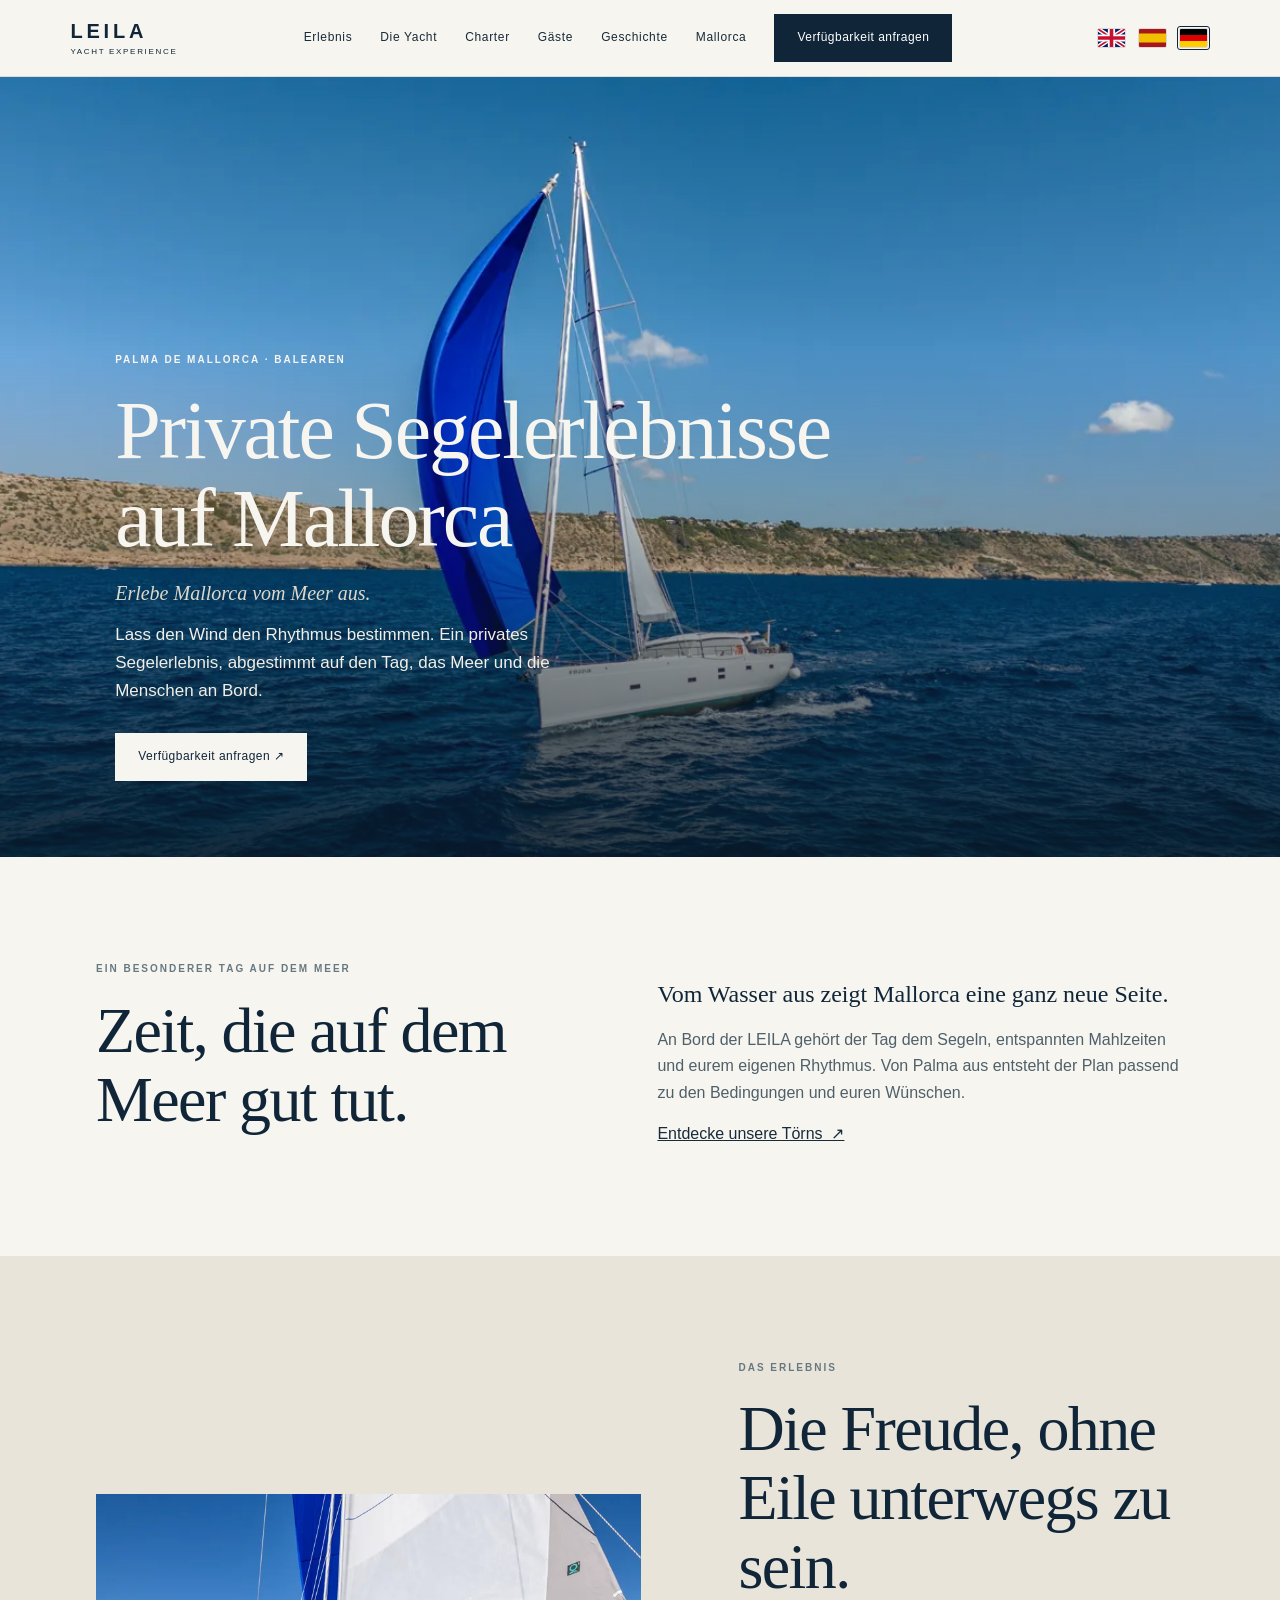
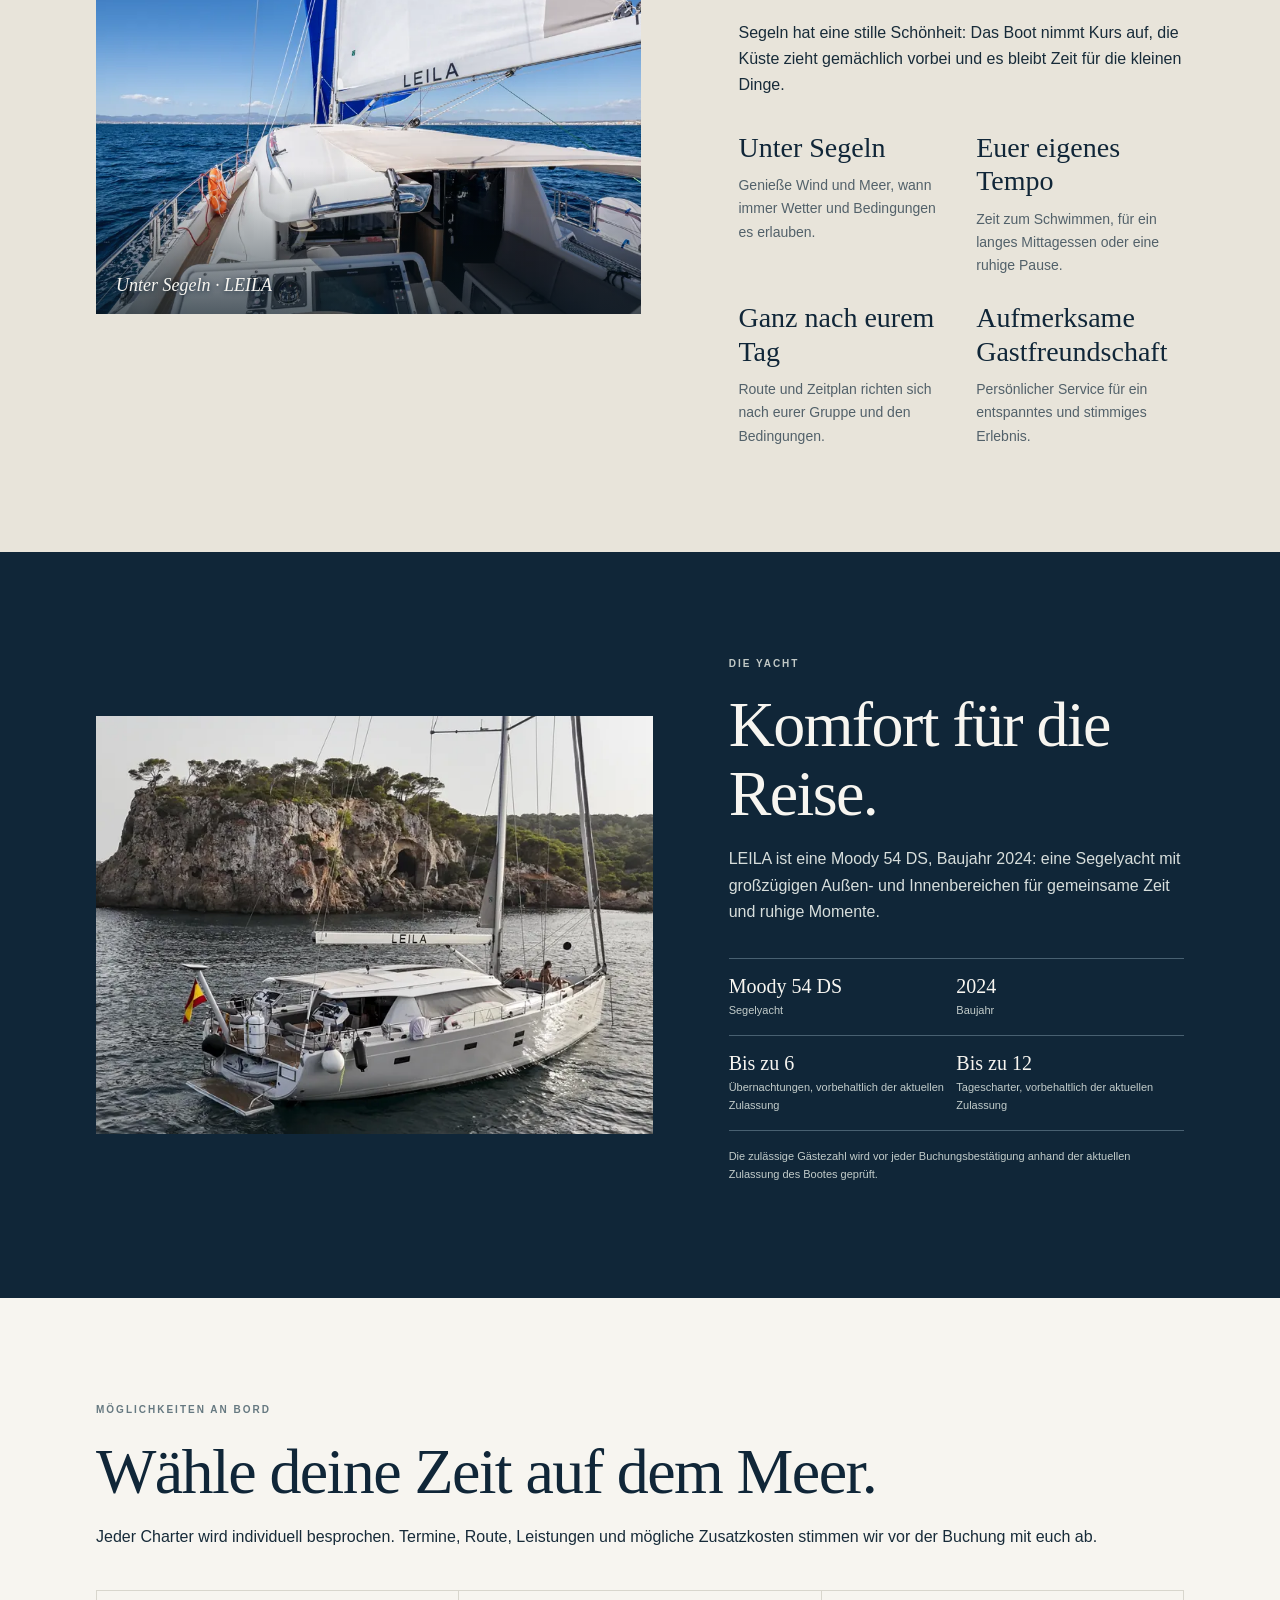
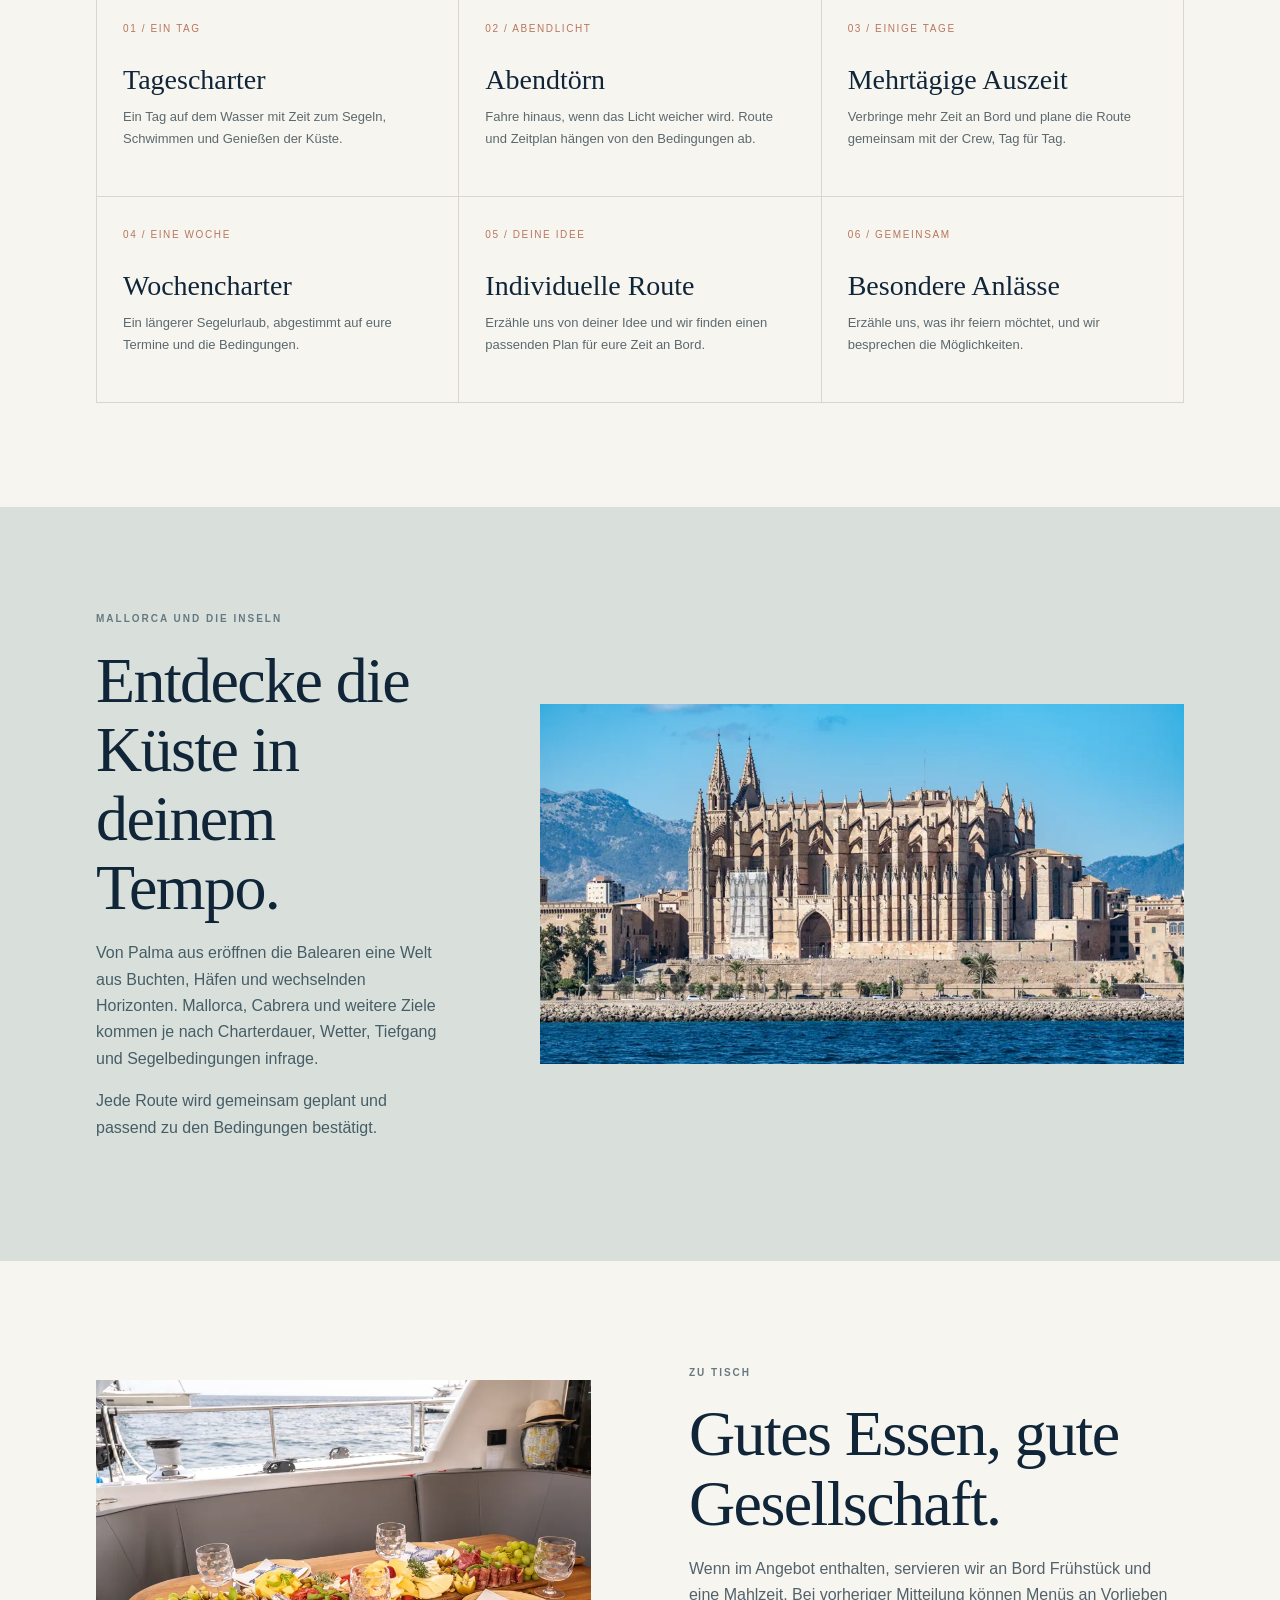
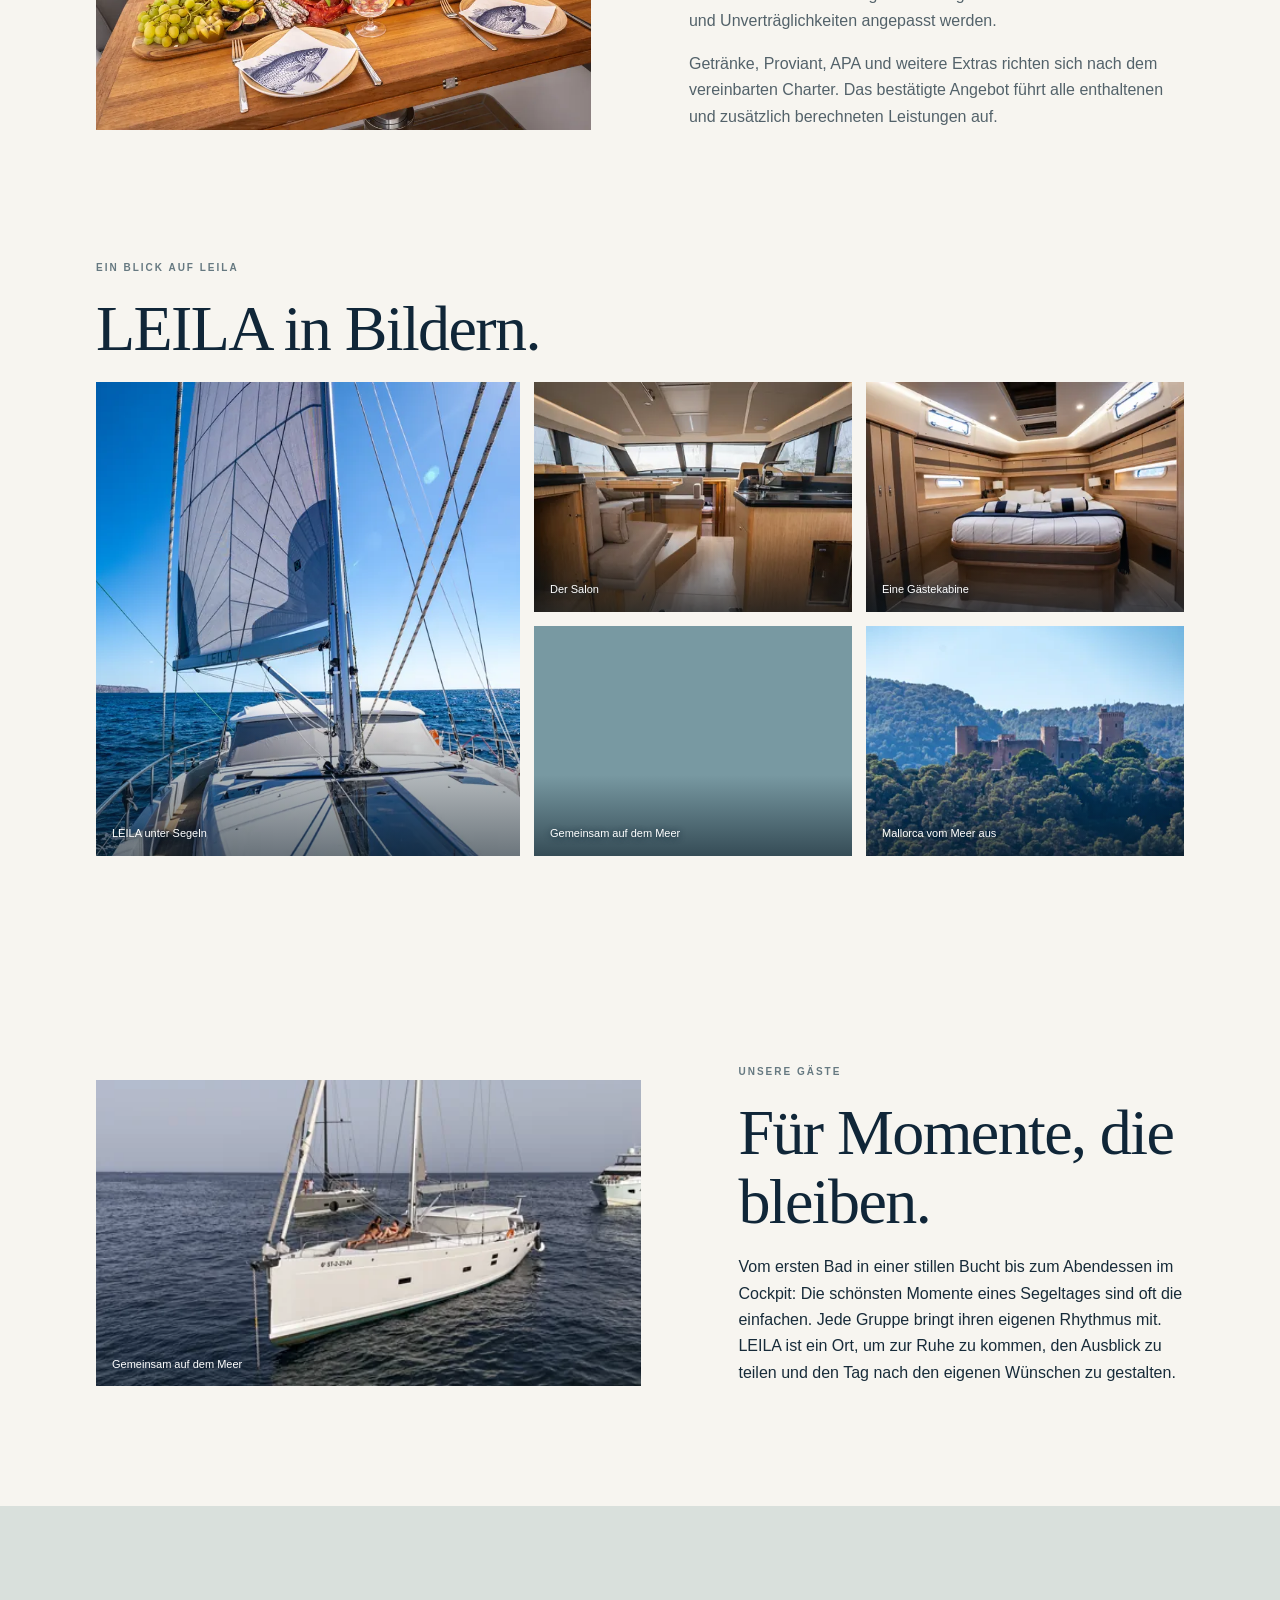
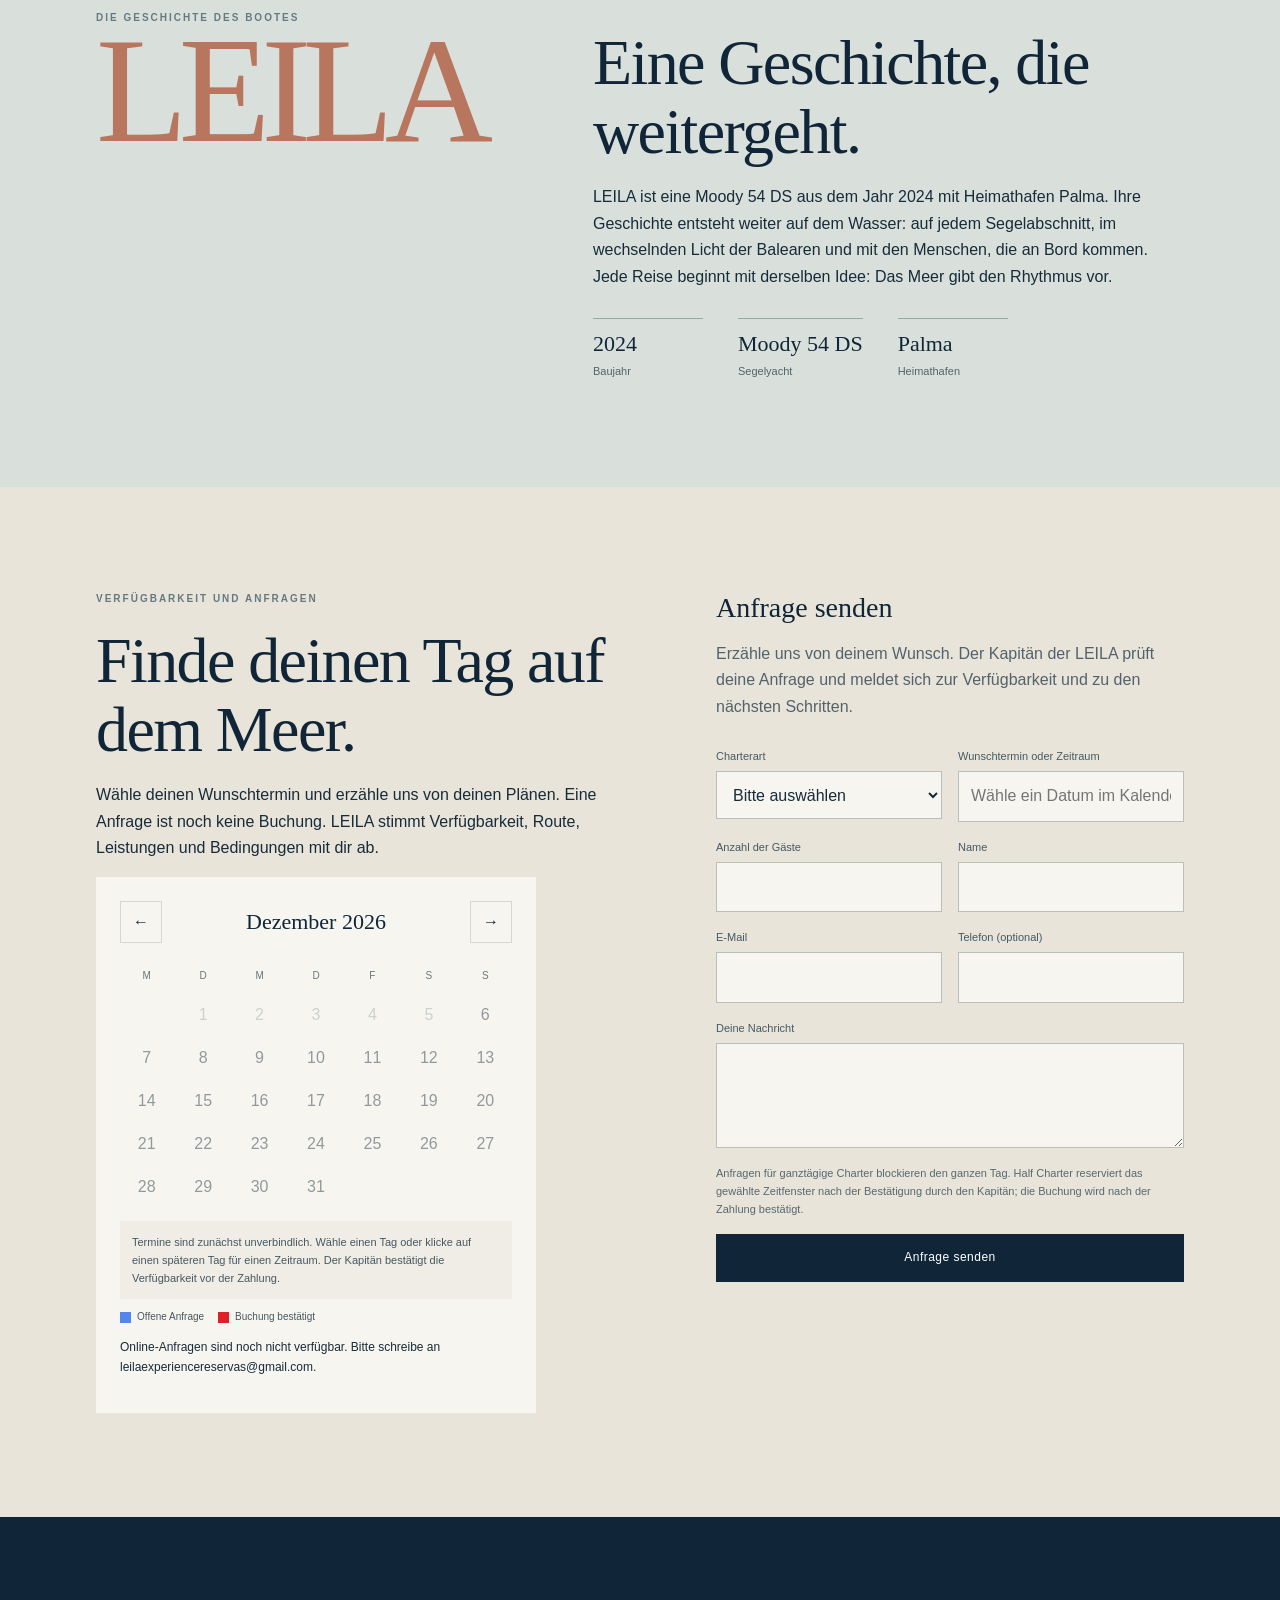
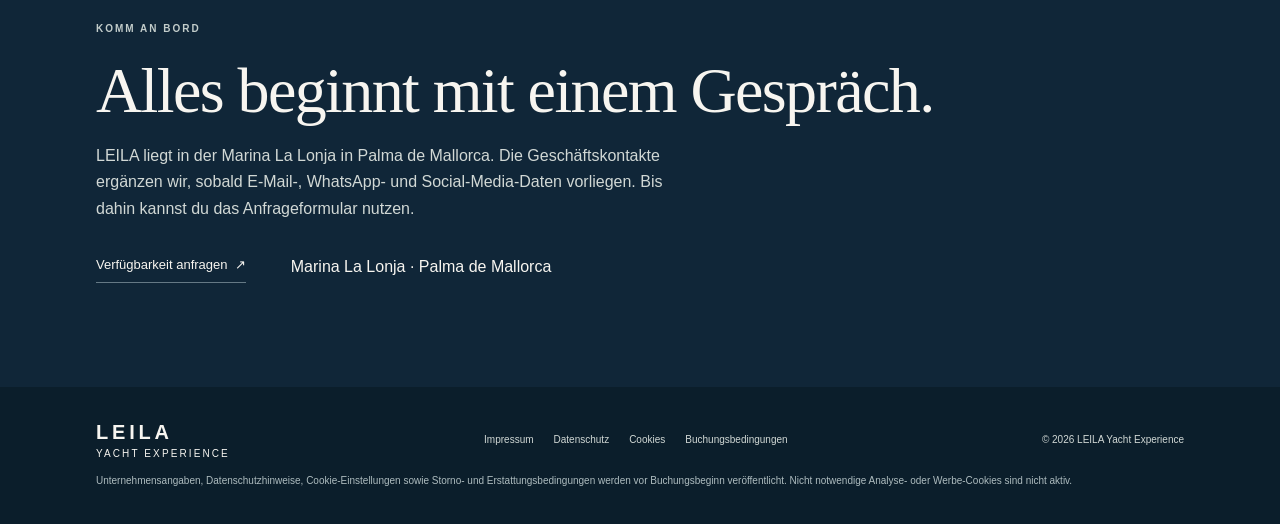
==== commit ee0960ab: "Fix booking inquiry calendar behavior" ====
--- a/de/index.html
+++ b/de/index.html
@@ -1,6 +1,6 @@
 <!doctype html>
 <html lang="de">
-<head><meta charset="utf-8"><meta name="viewport" content="width=device-width,initial-scale=1"><meta name="theme-color" content="#f7f5f0"><title>Privater Segelurlaub auf Mallorca | LEILA Yacht Experience</title><meta name="description" content="Entdecke Mallorca vom Wasser aus an Bord der LEILA, einer privaten Segelyacht mit Heimathafen Palma. Tagesausfl&uuml;ge, Abendt&ouml;rns und mehrt&auml;gige Reisen."><link rel="canonical" href="https://leila-yacht-experience.juanrechach.chatgpt.site/de/index.html"><link rel="alternate" hreflang="en" href="https://leila-yacht-experience.juanrechach.chatgpt.site/en/index.html"><link rel="alternate" hreflang="es" href="https://leila-yacht-experience.juanrechach.chatgpt.site/es/index.html"><link rel="alternate" hreflang="de" href="https://leila-yacht-experience.juanrechach.chatgpt.site/de/index.html"><link rel="alternate" hreflang="x-default" href="https://leila-yacht-experience.juanrechach.chatgpt.site/en/index.html"><link rel="icon" href="data:,"><link rel="stylesheet" href="../assets/site.css?v=20261019-6"><script type="application/ld+json">{"@context":"https://schema.org","@type":"Organization","name":"LEILA Yacht Experience","url":"https://leila-yacht-experience.juanrechach.chatgpt.site/de/index.html"}</script><script type="application/ld+json">{"@context":"https://schema.org","@type":"WebSite","name":"LEILA Yacht Experience","inLanguage":"de","url":"https://leila-yacht-experience.juanrechach.chatgpt.site/de/index.html"}</script><script defer src="../assets/config.js?v=20261019-7"></script><script defer src="../assets/site.js?v=20261019-9"></script></head>
+<head><meta charset="utf-8"><meta name="viewport" content="width=device-width,initial-scale=1"><meta name="theme-color" content="#f7f5f0"><title>Privater Segelurlaub auf Mallorca | LEILA Yacht Experience</title><meta name="description" content="Entdecke Mallorca vom Wasser aus an Bord der LEILA, einer privaten Segelyacht mit Heimathafen Palma. Tagesausfl&uuml;ge, Abendt&ouml;rns und mehrt&auml;gige Reisen."><link rel="canonical" href="https://leila-yacht-experience.juanrechach.chatgpt.site/de/index.html"><link rel="alternate" hreflang="en" href="https://leila-yacht-experience.juanrechach.chatgpt.site/en/index.html"><link rel="alternate" hreflang="es" href="https://leila-yacht-experience.juanrechach.chatgpt.site/es/index.html"><link rel="alternate" hreflang="de" href="https://leila-yacht-experience.juanrechach.chatgpt.site/de/index.html"><link rel="alternate" hreflang="x-default" href="https://leila-yacht-experience.juanrechach.chatgpt.site/en/index.html"><link rel="icon" href="data:,"><link rel="stylesheet" href="../assets/site.css?v=20261019-6"><script type="application/ld+json">{"@context":"https://schema.org","@type":"Organization","name":"LEILA Yacht Experience","url":"https://leila-yacht-experience.juanrechach.chatgpt.site/de/index.html"}</script><script type="application/ld+json">{"@context":"https://schema.org","@type":"WebSite","name":"LEILA Yacht Experience","inLanguage":"de","url":"https://leila-yacht-experience.juanrechach.chatgpt.site/de/index.html"}</script><script defer src="../assets/config.js?v=20261019-7"></script><script defer src="../assets/site.js?v=20261020-5"></script></head>
 <body><a class="skip" href="#main">Zum Inhalt springen</a>
 <header class="topbar"><nav class="nav" aria-label="Hauptnavigation"><a class="wordmark" href="#top">LEILA<small>YACHT EXPERIENCE</small></a><div class="navlinks"><a href="#experience">Erlebnis</a><a href="#yacht">Die Yacht</a><a href="#charters">Charter</a><a href="#clients">G&auml;ste</a><a href="#history">Geschichte</a><a href="#destinations">Mallorca</a><a href="#request" class="button">Verf&uuml;gbarkeit anfragen</a></div><div class="lang flags language-switch" aria-label="Sprache"><a href="../en/index.html" lang="en" aria-label="Englisch" title="Englisch"><svg class="flag-icon flag-en" viewBox="0 0 30 20" aria-hidden="true" focusable="false"><path fill="#012169" d="M0 0h30v20H0z"/><path stroke="#fff" stroke-width="5" d="M0 0l30 20M30 0L0 20"/><path stroke="#c8102e" stroke-width="2" d="M0 0l30 20M30 0L0 20"/><path stroke="#fff" stroke-width="8" d="M15 0v20M0 10h30"/><path stroke="#c8102e" stroke-width="4" d="M15 0v20M0 10h30"/></svg></a><a href="../es/index.html" lang="es" aria-label="Spanisch" title="Spanisch"><svg class="flag-icon flag-es" viewBox="0 0 30 20" aria-hidden="true" focusable="false"><path fill="#aa151b" d="M0 0h30v20H0z"/><path fill="#f1bf00" d="M0 5h30v10H0z"/></svg></a><a href="../de/index.html" lang="de" aria-label="Deutsch" title="Deutsch" class="current" aria-current="page"><svg class="flag-icon flag-de" viewBox="0 0 30 20" aria-hidden="true" focusable="false"><path fill="#000" d="M0 0h30v6.67H0z"/><path fill="#dd0000" d="M0 6.67h30v6.66H0z"/><path fill="#ffce00" d="M0 13.33h30V20H0z"/></svg></a></div></nav></header>
 <main id="main"><section class="hero" id="top"><picture class="hero-picture"><source media="(max-width:600px)" srcset="../assets/leila-under-sail-mobile-720.webp" type="image/webp"><img src="../assets/leila-under-sail-1280.webp" srcset="../assets/leila-under-sail-768.webp 768w, ../assets/leila-under-sail-1280.webp 1280w, ../assets/leila-under-sail-1920.webp 1920w" sizes="100vw" width="1920" height="1080" alt="LEILA segelt vor Mallorca mit blauem Spinnaker" fetchpriority="high" loading="eager" decoding="async"></picture><div class="hero-content"><div class="eyebrow">Palma de Mallorca &middot; Balearen</div><h1>Private Segelerlebnisse<br>auf Mallorca</h1><div class="hero-kicker">Erlebe Mallorca vom Meer aus.</div><p>Lass den Wind den Rhythmus bestimmen. Ein privates Segelerlebnis, abgestimmt auf den Tag, das Meer und die Menschen an Bord.</p><a class="button light" href="#request">Verf&uuml;gbarkeit anfragen <span aria-hidden="true">&nbsp;&#8599;</span></a></div></section>
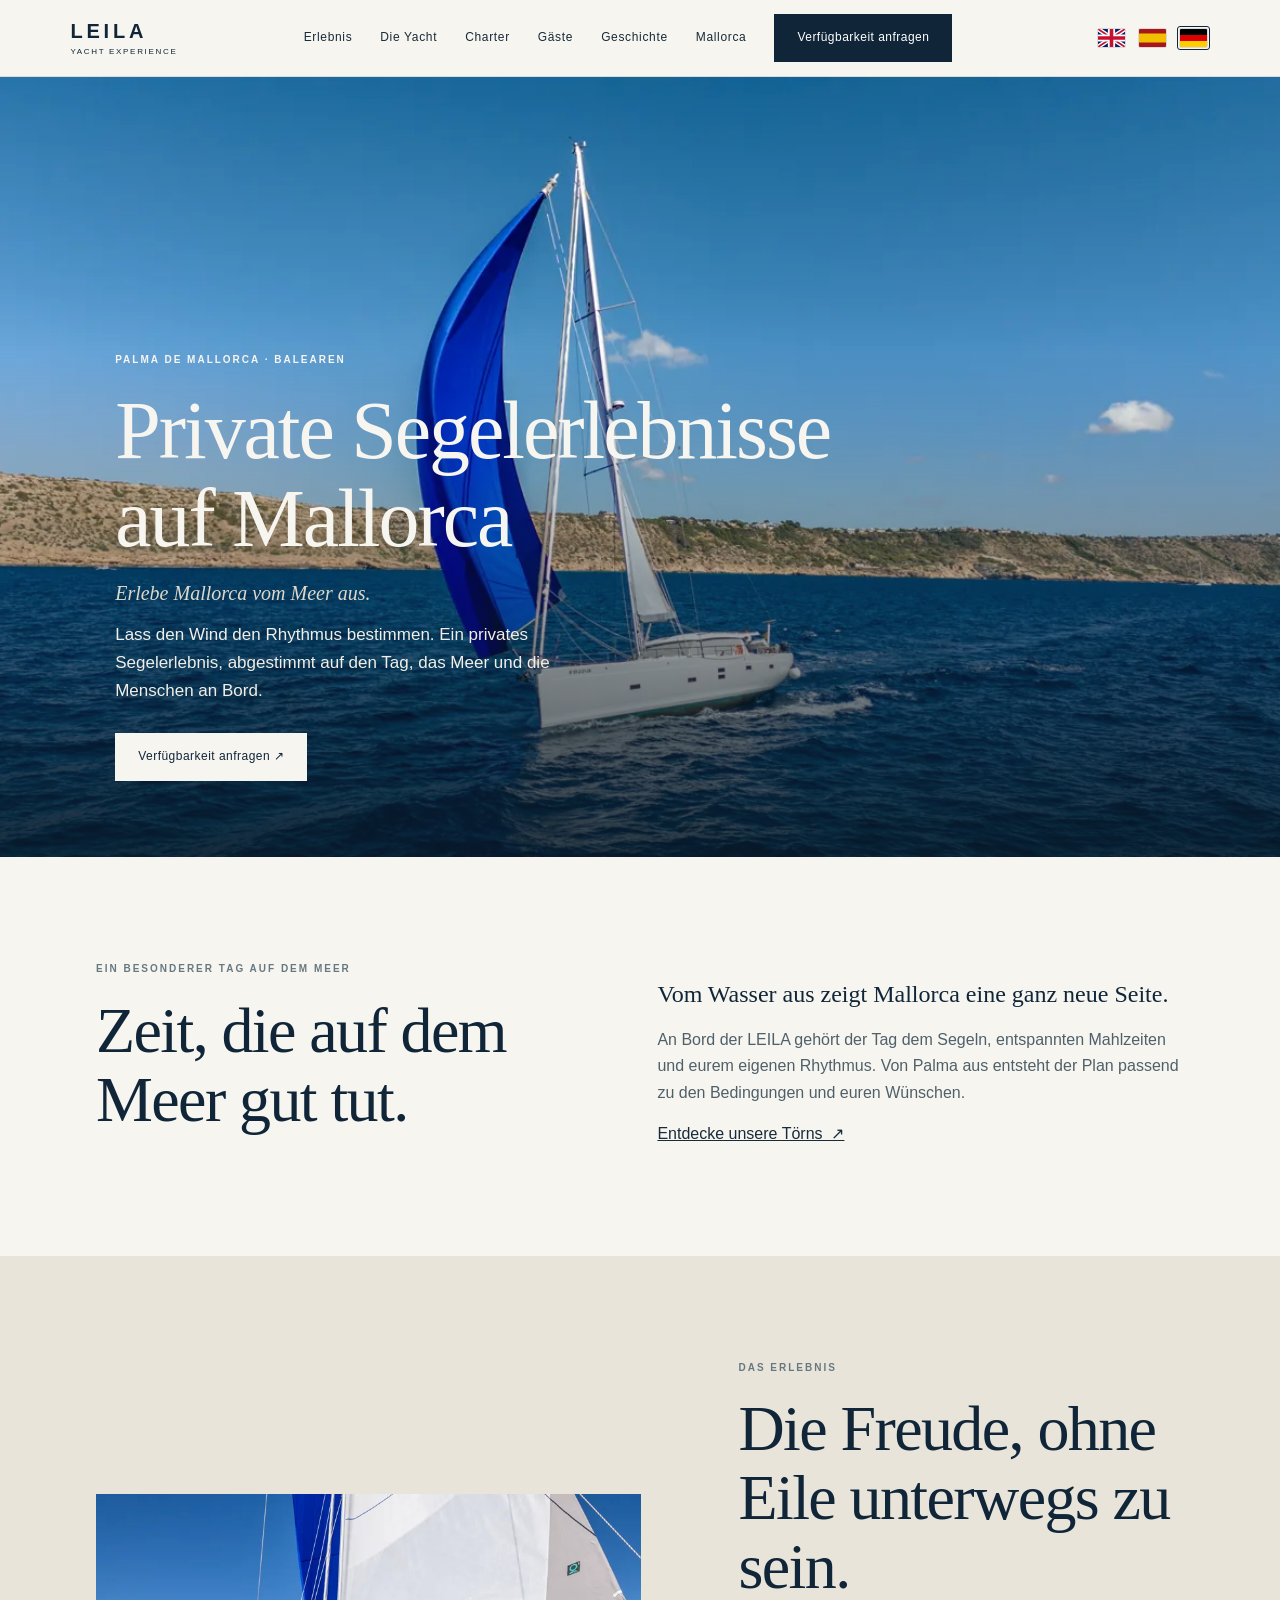
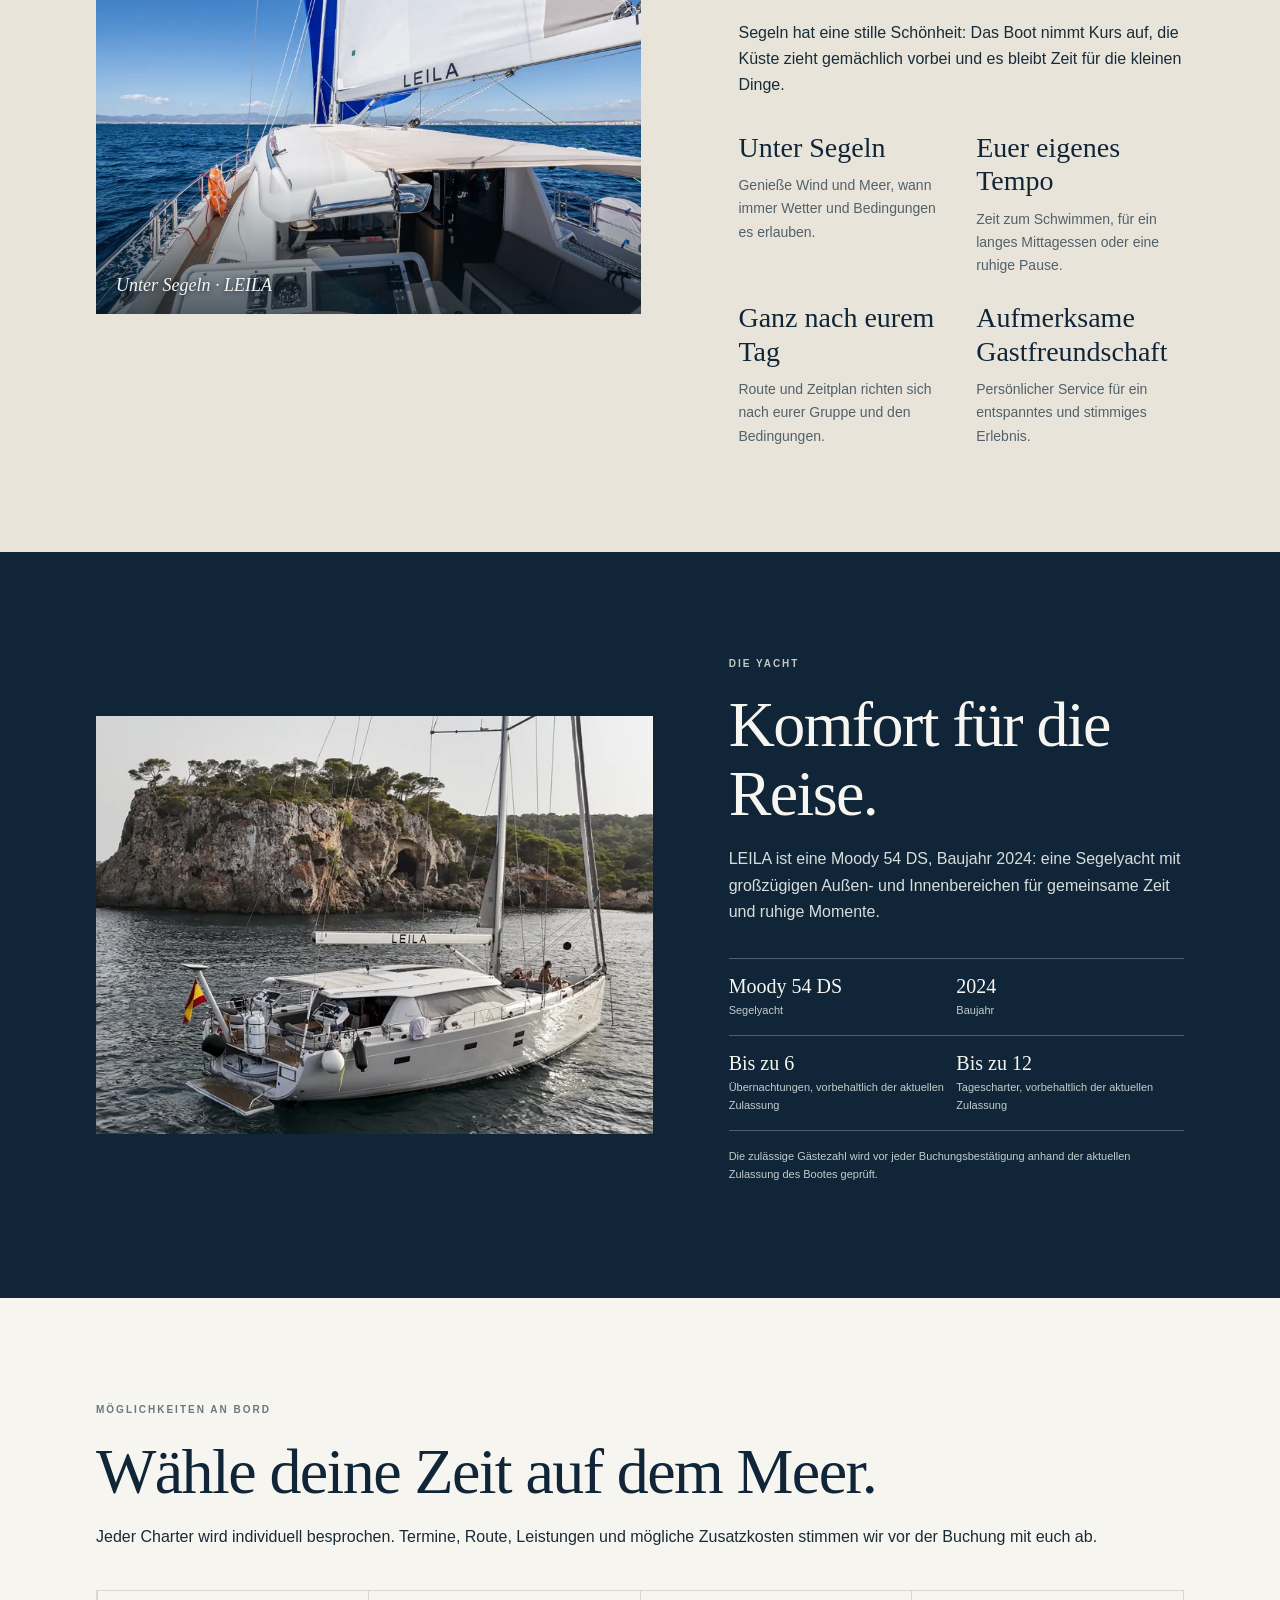
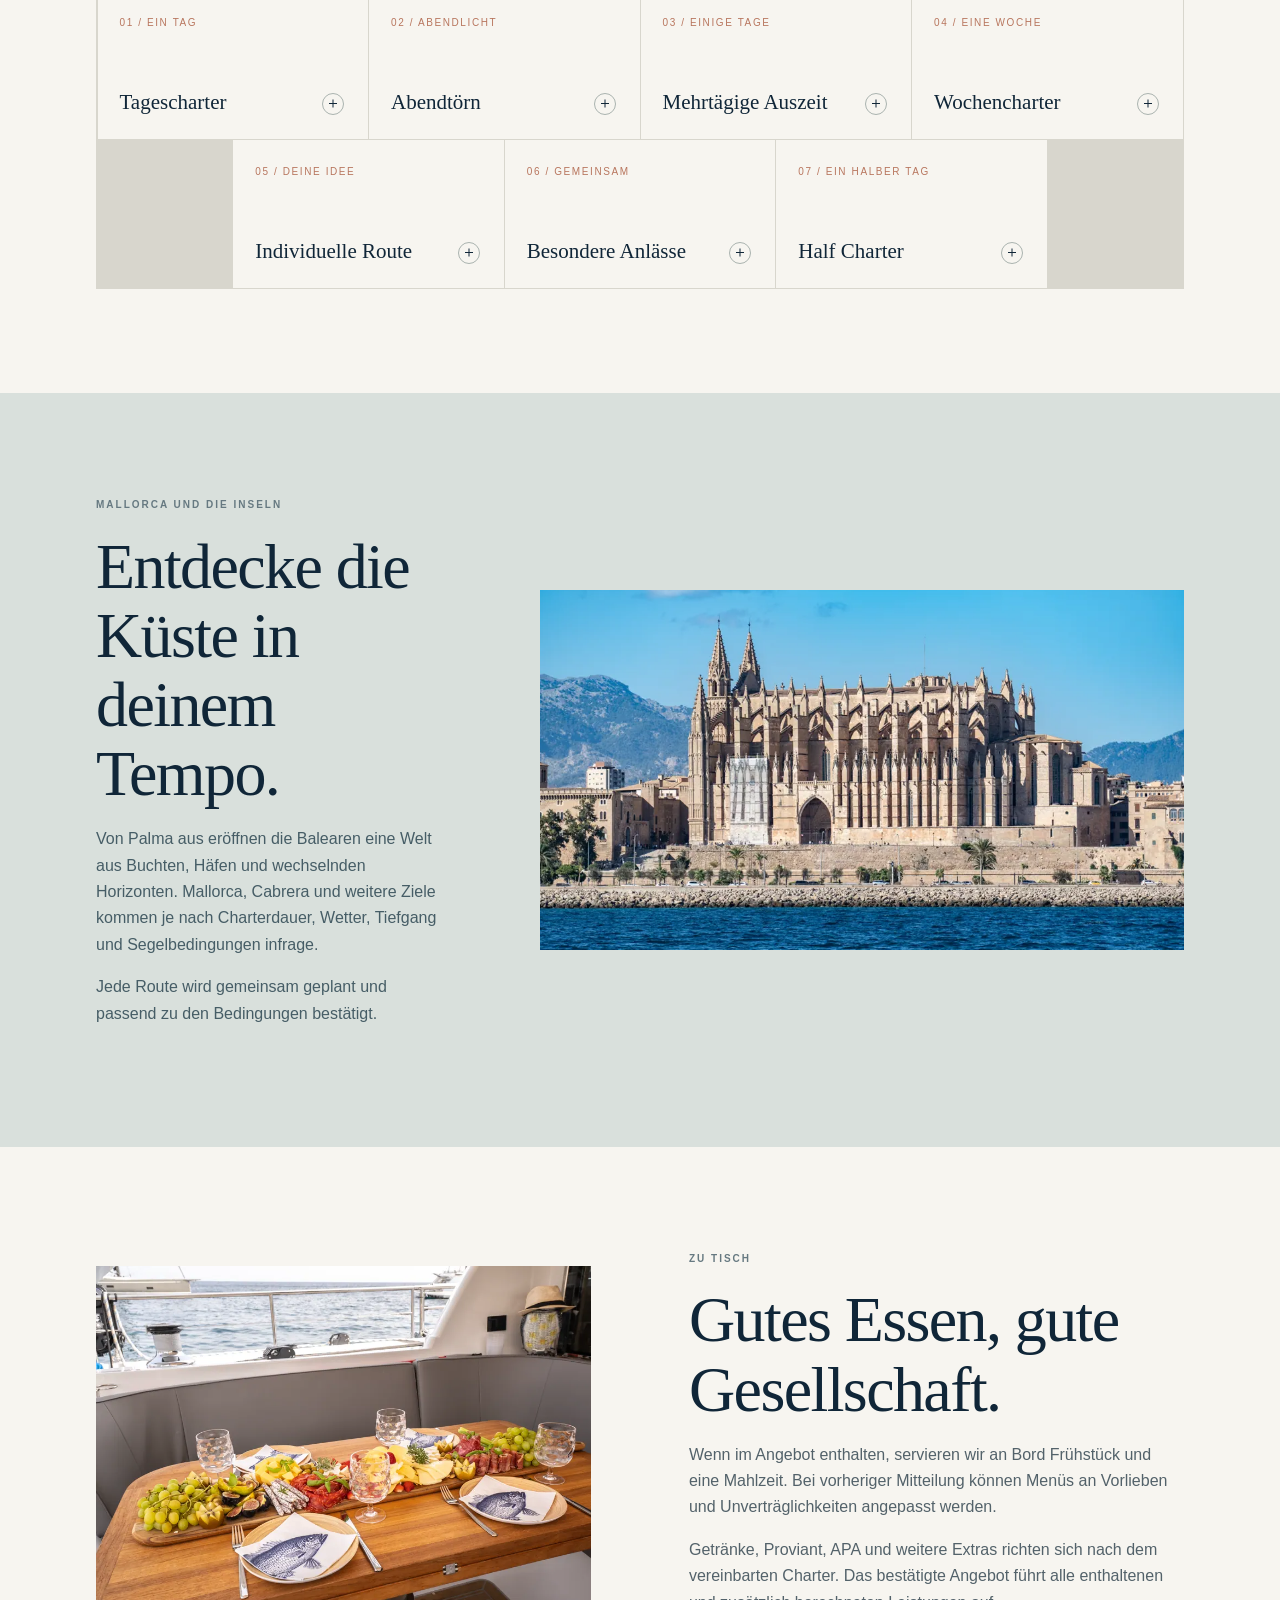
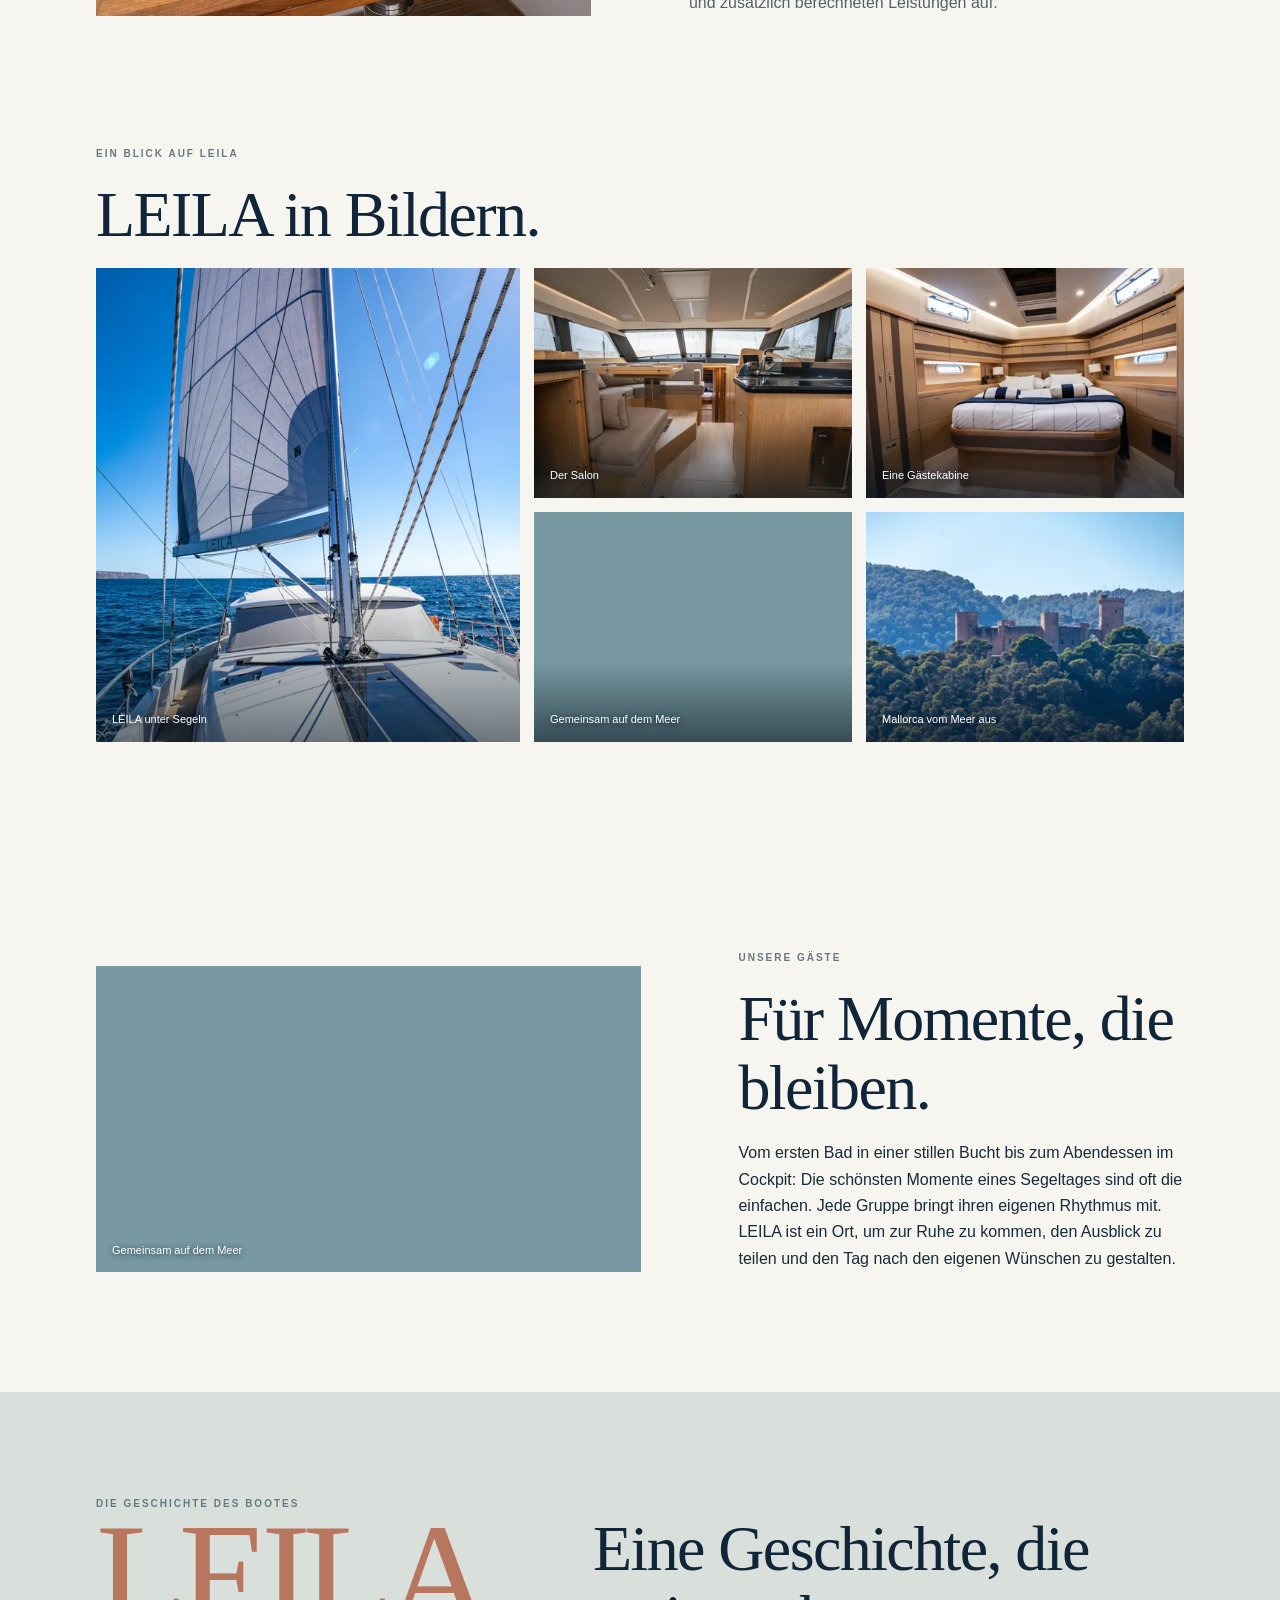
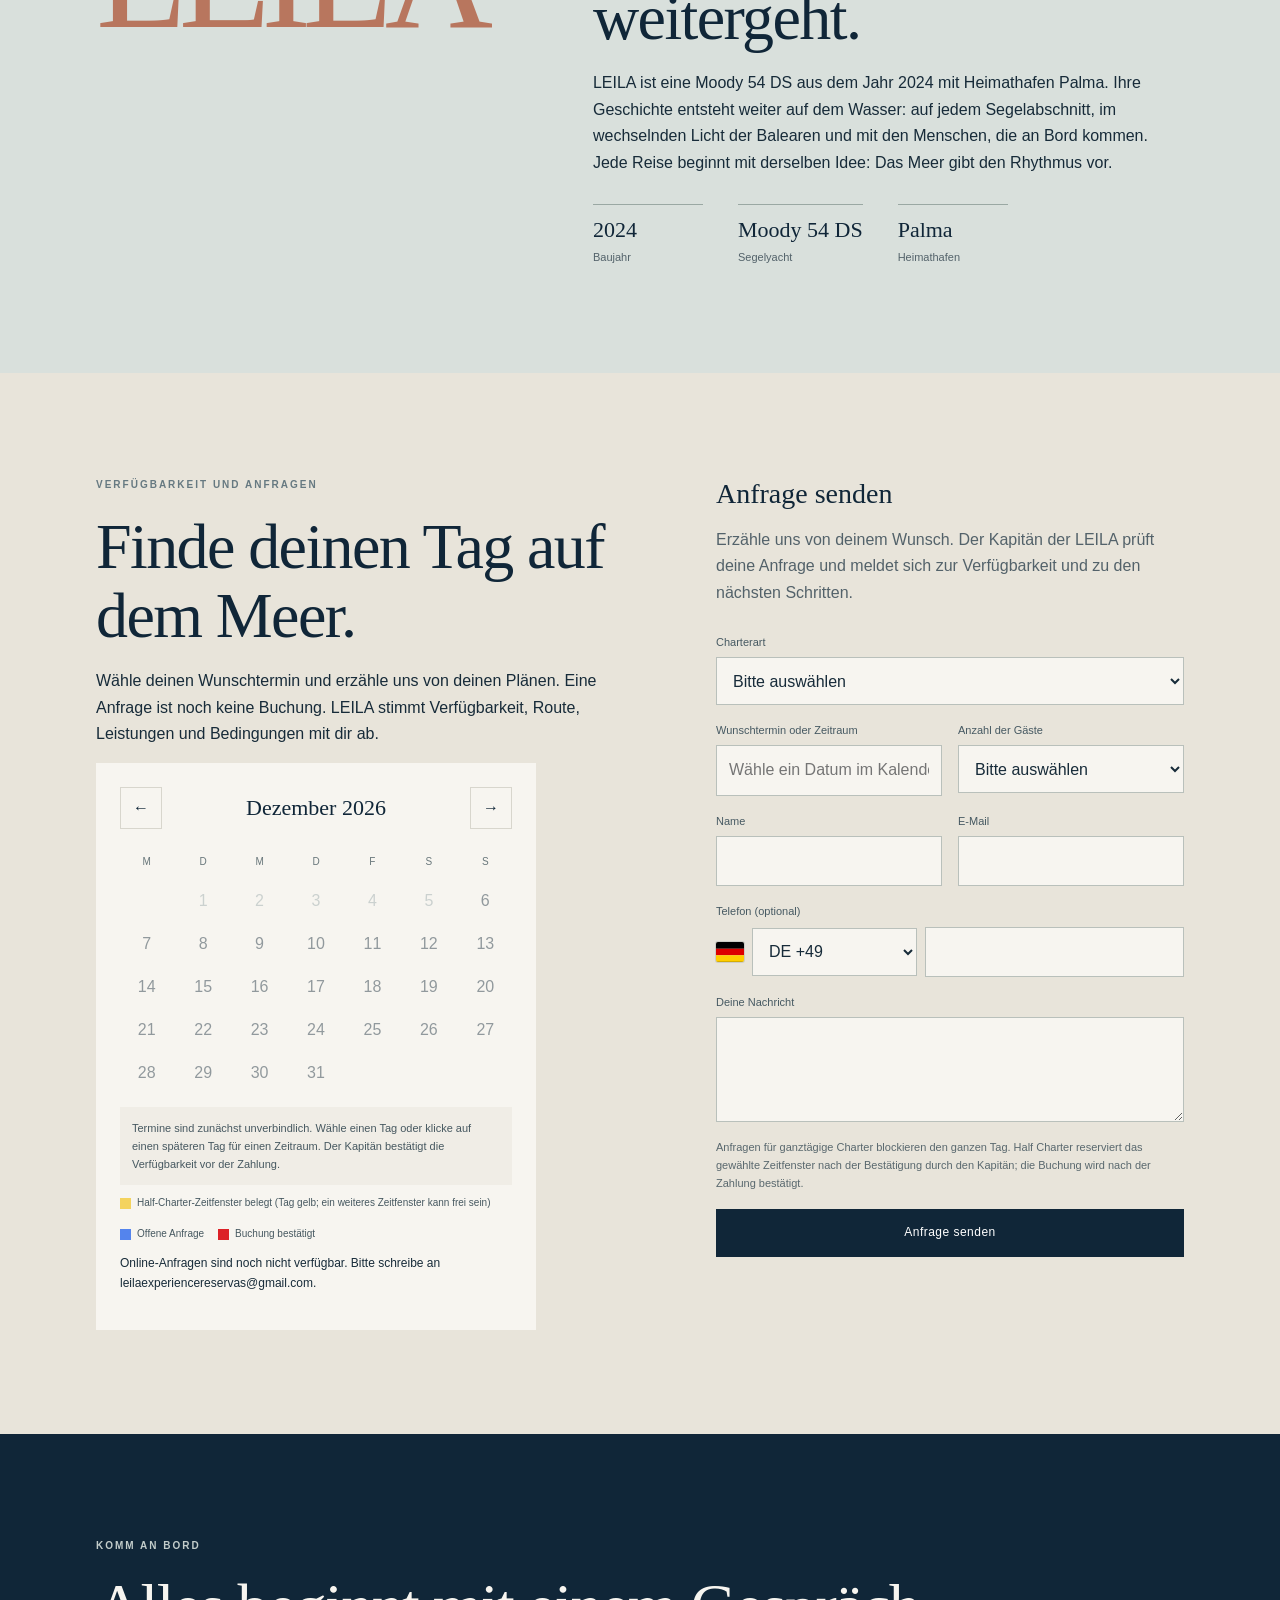
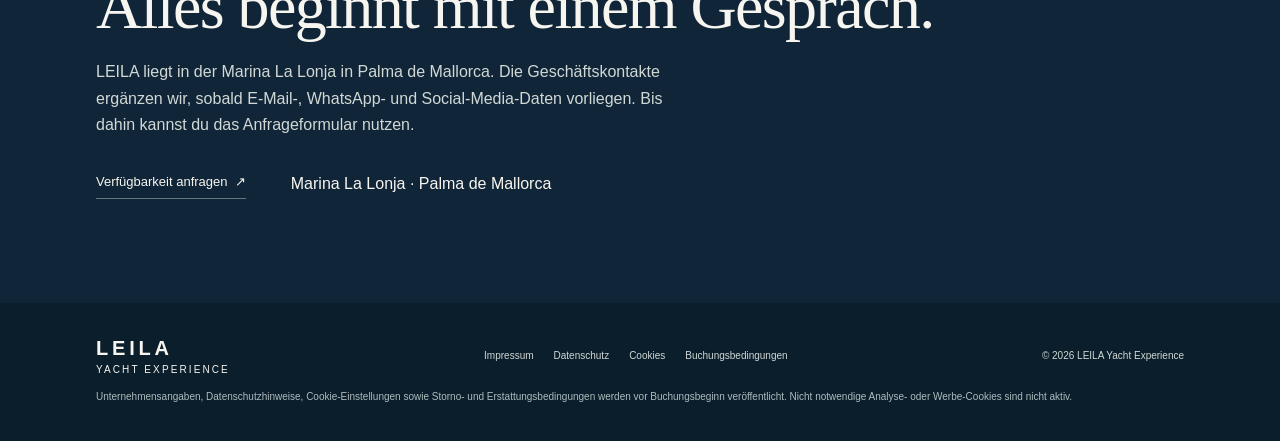
==== commit f6c2717e: "Improve charter enquiry and experience flows" ====
--- a/de/index.html
+++ b/de/index.html
@@ -1,18 +1,18 @@
 <!doctype html>
 <html lang="de">
-<head><meta charset="utf-8"><meta name="viewport" content="width=device-width,initial-scale=1"><meta name="theme-color" content="#f7f5f0"><title>Privater Segelurlaub auf Mallorca | LEILA Yacht Experience</title><meta name="description" content="Entdecke Mallorca vom Wasser aus an Bord der LEILA, einer privaten Segelyacht mit Heimathafen Palma. Tagesausfl&uuml;ge, Abendt&ouml;rns und mehrt&auml;gige Reisen."><link rel="canonical" href="https://leila-yacht-experience.juanrechach.chatgpt.site/de/index.html"><link rel="alternate" hreflang="en" href="https://leila-yacht-experience.juanrechach.chatgpt.site/en/index.html"><link rel="alternate" hreflang="es" href="https://leila-yacht-experience.juanrechach.chatgpt.site/es/index.html"><link rel="alternate" hreflang="de" href="https://leila-yacht-experience.juanrechach.chatgpt.site/de/index.html"><link rel="alternate" hreflang="x-default" href="https://leila-yacht-experience.juanrechach.chatgpt.site/en/index.html"><link rel="icon" href="data:,"><link rel="stylesheet" href="../assets/site.css?v=20261019-6"><script type="application/ld+json">{"@context":"https://schema.org","@type":"Organization","name":"LEILA Yacht Experience","url":"https://leila-yacht-experience.juanrechach.chatgpt.site/de/index.html"}</script><script type="application/ld+json">{"@context":"https://schema.org","@type":"WebSite","name":"LEILA Yacht Experience","inLanguage":"de","url":"https://leila-yacht-experience.juanrechach.chatgpt.site/de/index.html"}</script><script defer src="../assets/config.js?v=20261019-7"></script><script defer src="../assets/site.js?v=20261020-5"></script></head>
+<head><meta charset="utf-8"><meta name="viewport" content="width=device-width,initial-scale=1"><meta name="theme-color" content="#f7f5f0"><title>Privater Segelurlaub auf Mallorca | LEILA Yacht Experience</title><meta name="description" content="Entdecke Mallorca vom Wasser aus an Bord der LEILA, einer privaten Segelyacht mit Heimathafen Palma. Tagesausfl&uuml;ge, Abendt&ouml;rns und mehrt&auml;gige Reisen."><link rel="canonical" href="https://leila-yacht-experience.juanrechach.chatgpt.site/de/index.html"><link rel="alternate" hreflang="en" href="https://leila-yacht-experience.juanrechach.chatgpt.site/en/index.html"><link rel="alternate" hreflang="es" href="https://leila-yacht-experience.juanrechach.chatgpt.site/es/index.html"><link rel="alternate" hreflang="de" href="https://leila-yacht-experience.juanrechach.chatgpt.site/de/index.html"><link rel="alternate" hreflang="x-default" href="https://leila-yacht-experience.juanrechach.chatgpt.site/en/index.html"><link rel="icon" href="data:,"><link rel="stylesheet" href="../assets/site.css?v=20261025-3"><script type="application/ld+json">{"@context":"https://schema.org","@type":"Organization","name":"LEILA Yacht Experience","url":"https://leila-yacht-experience.juanrechach.chatgpt.site/de/index.html"}</script><script type="application/ld+json">{"@context":"https://schema.org","@type":"WebSite","name":"LEILA Yacht Experience","inLanguage":"de","url":"https://leila-yacht-experience.juanrechach.chatgpt.site/de/index.html"}</script><script defer src="../assets/config.js?v=20261019-7"></script><script defer src="../assets/site.js?v=20261025-3"></script></head>
 <body><a class="skip" href="#main">Zum Inhalt springen</a>
 <header class="topbar"><nav class="nav" aria-label="Hauptnavigation"><a class="wordmark" href="#top">LEILA<small>YACHT EXPERIENCE</small></a><div class="navlinks"><a href="#experience">Erlebnis</a><a href="#yacht">Die Yacht</a><a href="#charters">Charter</a><a href="#clients">G&auml;ste</a><a href="#history">Geschichte</a><a href="#destinations">Mallorca</a><a href="#request" class="button">Verf&uuml;gbarkeit anfragen</a></div><div class="lang flags language-switch" aria-label="Sprache"><a href="../en/index.html" lang="en" aria-label="Englisch" title="Englisch"><svg class="flag-icon flag-en" viewBox="0 0 30 20" aria-hidden="true" focusable="false"><path fill="#012169" d="M0 0h30v20H0z"/><path stroke="#fff" stroke-width="5" d="M0 0l30 20M30 0L0 20"/><path stroke="#c8102e" stroke-width="2" d="M0 0l30 20M30 0L0 20"/><path stroke="#fff" stroke-width="8" d="M15 0v20M0 10h30"/><path stroke="#c8102e" stroke-width="4" d="M15 0v20M0 10h30"/></svg></a><a href="../es/index.html" lang="es" aria-label="Spanisch" title="Spanisch"><svg class="flag-icon flag-es" viewBox="0 0 30 20" aria-hidden="true" focusable="false"><path fill="#aa151b" d="M0 0h30v20H0z"/><path fill="#f1bf00" d="M0 5h30v10H0z"/></svg></a><a href="../de/index.html" lang="de" aria-label="Deutsch" title="Deutsch" class="current" aria-current="page"><svg class="flag-icon flag-de" viewBox="0 0 30 20" aria-hidden="true" focusable="false"><path fill="#000" d="M0 0h30v6.67H0z"/><path fill="#dd0000" d="M0 6.67h30v6.66H0z"/><path fill="#ffce00" d="M0 13.33h30V20H0z"/></svg></a></div></nav></header>
 <main id="main"><section class="hero" id="top"><picture class="hero-picture"><source media="(max-width:600px)" srcset="../assets/leila-under-sail-mobile-720.webp" type="image/webp"><img src="../assets/leila-under-sail-1280.webp" srcset="../assets/leila-under-sail-768.webp 768w, ../assets/leila-under-sail-1280.webp 1280w, ../assets/leila-under-sail-1920.webp 1920w" sizes="100vw" width="1920" height="1080" alt="LEILA segelt vor Mallorca mit blauem Spinnaker" fetchpriority="high" loading="eager" decoding="async"></picture><div class="hero-content"><div class="eyebrow">Palma de Mallorca &middot; Balearen</div><h1>Private Segelerlebnisse<br>auf Mallorca</h1><div class="hero-kicker">Erlebe Mallorca vom Meer aus.</div><p>Lass den Wind den Rhythmus bestimmen. Ein privates Segelerlebnis, abgestimmt auf den Tag, das Meer und die Menschen an Bord.</p><a class="button light" href="#request">Verf&uuml;gbarkeit anfragen <span aria-hidden="true">&nbsp;&#8599;</span></a></div></section>
 <section class="section"><div class="wrap intro"><div><div class="eyebrow dark">Ein besonderer Tag auf dem Meer</div><h2>Zeit, die auf dem Meer gut tut.</h2></div><div><p class="lead">Vom Wasser aus zeigt Mallorca eine ganz neue Seite.</p><p>An Bord der LEILA geh&ouml;rt der Tag dem Segeln, entspannten Mahlzeiten und eurem eigenen Rhythmus. Von Palma aus entsteht der Plan passend zu den Bedingungen und euren W&uuml;nschen.</p><a class="textlink" href="#charters">Entdecke unsere T&ouml;rns&nbsp; &#8599;</a></div></div></section>
 <section class="section experience" id="experience"><div class="wrap cols"><figure class="experience-visual"><img src="../assets/leila-sailing-deck-960.webp" srcset="../assets/leila-sailing-deck-480.webp 480w, ../assets/leila-sailing-deck-960.webp 960w, ../assets/leila-sailing-deck-1440.webp 1440w" sizes="(max-width:800px) 86vw, 42vw" width="1440" height="960" alt="Blick &uuml;ber LEILAs Deck und Segel mit ihrem Namen im Gro&szlig;segel" loading="lazy" decoding="async"><figcaption>Unter Segeln &middot; LEILA</figcaption></figure><div><div class="eyebrow dark">Das Erlebnis</div><h2>Die Freude, ohne Eile unterwegs zu sein.</h2><p>Segeln hat eine stille Sch&ouml;nheit: Das Boot nimmt Kurs auf, die K&uuml;ste zieht gem&auml;chlich vorbei und es bleibt Zeit f&uuml;r die kleinen Dinge.</p><div class="quiet-list"><div><h3>Unter Segeln</h3><p>Genie&szlig;e Wind und Meer, wann immer Wetter und Bedingungen es erlauben.</p></div><div><h3>Euer eigenes Tempo</h3><p>Zeit zum Schwimmen, f&uuml;r ein langes Mittagessen oder eine ruhige Pause.</p></div><div><h3>Ganz nach eurem Tag</h3><p>Route und Zeitplan richten sich nach eurer Gruppe und den Bedingungen.</p></div><div><h3>Aufmerksame Gastfreundschaft</h3><p>Pers&ouml;nlicher Service f&uuml;r ein entspanntes und stimmiges Erlebnis.</p></div></div></div></div></section>
 <section class="section boat" id="yacht"><div class="wrap cols"><img class="boat-art" src="../assets/leila-at-anchor-960.webp" srcset="../assets/leila-at-anchor-480.webp 480w, ../assets/leila-at-anchor-960.webp 960w, ../assets/leila-at-anchor-1440.webp 1440w" sizes="(max-width:800px) 86vw, 46vw" width="1440" height="810" alt="LEILA ankert neben einer felsigen Bucht auf Mallorca" loading="lazy" decoding="async"><div class="boat-copy"><div class="eyebrow">Die Yacht</div><h2>Komfort f&uuml;r die Reise.</h2><p>LEILA ist eine Moody 54 DS, Baujahr 2024: eine Segelyacht mit gro&szlig;z&uuml;gigen Au&szlig;en- und Innenbereichen f&uuml;r gemeinsame Zeit und ruhige Momente.</p><div class="specs"><div class="spec"><b>Moody 54 DS</b><span>Segelyacht</span></div><div class="spec"><b>2024</b><span>Baujahr</span></div><div class="spec"><b>Bis zu 6</b><span>&Uuml;bernachtungen, vorbehaltlich der aktuellen Zulassung</span></div><div class="spec"><b>Bis zu 12</b><span>Tagescharter, vorbehaltlich der aktuellen Zulassung</span></div></div><p class="note">Die zul&auml;ssige G&auml;stezahl wird vor jeder Buchungsbest&auml;tigung anhand der aktuellen Zulassung des Bootes gepr&uuml;ft.</p></div></div></section>
-<section class="section experiences" id="charters"><div class="wrap"><div class="eyebrow dark">M&ouml;glichkeiten an Bord</div><h2>W&auml;hle deine Zeit auf dem Meer.</h2><p>Jeder Charter wird individuell besprochen. Termine, Route, Leistungen und m&ouml;gliche Zusatzkosten stimmen wir vor der Buchung mit euch ab.</p><div class="exp-grid"><article class="exp-card"><span class="num">01 / EIN TAG</span><h3>Tagescharter</h3><p>Ein Tag auf dem Wasser mit Zeit zum Segeln, Schwimmen und Genie&szlig;en der K&uuml;ste.</p></article><article class="exp-card"><span class="num">02 / ABENDLICHT</span><h3>Abendt&ouml;rn</h3><p>Fahre hinaus, wenn das Licht weicher wird. Route und Zeitplan h&auml;ngen von den Bedingungen ab.</p></article><article class="exp-card"><span class="num">03 / EINIGE TAGE</span><h3>Mehrt&auml;gige Auszeit</h3><p>Verbringe mehr Zeit an Bord und plane die Route gemeinsam mit der Crew, Tag f&uuml;r Tag.</p></article><article class="exp-card"><span class="num">04 / EINE WOCHE</span><h3>Wochencharter</h3><p>Ein l&auml;ngerer Segelurlaub, abgestimmt auf eure Termine und die Bedingungen.</p></article><article class="exp-card"><span class="num">05 / DEINE IDEE</span><h3>Individuelle Route</h3><p>Erz&auml;hle uns von deiner Idee und wir finden einen passenden Plan f&uuml;r eure Zeit an Bord.</p></article><article class="exp-card"><span class="num">06 / GEMEINSAM</span><h3>Besondere Anl&auml;sse</h3><p>Erz&auml;hle uns, was ihr feiern m&ouml;chtet, und wir besprechen die M&ouml;glichkeiten.</p></article></div></div></section>
+<section class="section experiences" id="charters"><div class="wrap"><div class="eyebrow dark">M&ouml;glichkeiten an Bord</div><h2>W&auml;hle deine Zeit auf dem Meer.</h2><p>Jeder Charter wird individuell besprochen. Termine, Route, Leistungen und m&ouml;gliche Zusatzkosten stimmen wir vor der Buchung mit euch ab.</p><div class="exp-grid"><button class="exp-card" type="button" aria-controls="experience-panel" aria-expanded="false" data-title="Tagescharter" data-copy="Ein Tag zum Segeln, Schwimmen und Genie&szlig;en der K&uuml;ste, ganz ohne Blick auf die Uhr. Route und Tempo richten sich nach Meer und Bedingungen."><span class="num">01 / EIN TAG</span><span class="exp-title">Tagescharter</span><span class="exp-toggle" aria-hidden="true"></span></button><button class="exp-card" type="button" aria-controls="experience-panel" aria-expanded="false" data-title="Abendt&ouml;rn" data-copy="Fahre hinaus, wenn das Licht weicher wird. Ein ruhiger Ausklang auf dem Wasser, immer im Einklang mit den Bedingungen."><span class="num">02 / ABENDLICHT</span><span class="exp-title">Abendt&ouml;rn</span><span class="exp-toggle" aria-hidden="true"></span></button><button class="exp-card" type="button" aria-controls="experience-panel" aria-expanded="false" data-title="Mehrt&auml;gige Auszeit" data-copy="An Bord entsteht &uuml;ber mehrere Tage ein eigener Rhythmus. Entdecke die K&uuml;ste in Ruhe und gestalte den Plan Tag f&uuml;r Tag."><span class="num">03 / EINIGE TAGE</span><span class="exp-title">Mehrt&auml;gige Auszeit</span><span class="exp-toggle" aria-hidden="true"></span></button><button class="exp-card" type="button" aria-controls="experience-panel" aria-expanded="false" data-title="Wochencharter" data-copy="Eine Woche zum Abschalten und Segeln entlang der K&uuml;ste. Die Route besprechen wir gemeinsam und stimmen sie auf das Wetter ab."><span class="num">04 / EINE WOCHE</span><span class="exp-title">Wochencharter</span><span class="exp-toggle" aria-hidden="true"></span></button><button class="exp-card" type="button" aria-controls="experience-panel" aria-expanded="false" data-title="Individuelle Route" data-copy="Erz&auml;hle uns, was du dir f&uuml;r die Zeit an Bord w&uuml;nschst. Wir stimmen einen Vorschlag auf deine Termine, Vorlieben und die Bedingungen ab."><span class="num">05 / DEINE IDEE</span><span class="exp-title">Individuelle Route</span><span class="exp-toggle" aria-hidden="true"></span></button><button class="exp-card" type="button" aria-controls="experience-panel" aria-expanded="false" data-title="Besondere Anl&auml;sse" data-copy="Ein Geburtstag, ein Wiedersehen oder einfach ein besonderer Tag. Lass uns dar&uuml;ber sprechen, ihn an Bord und mit dem Meer als Kulisse zu feiern."><span class="num">06 / GEMEINSAM</span><span class="exp-title">Besondere Anl&auml;sse</span><span class="exp-toggle" aria-hidden="true"></span></button><button class="exp-card" type="button" aria-controls="experience-panel" aria-expanded="false" data-title="Half Charter" data-copy="W&auml;hle einen Vormittag (10:00&ndash;14:00 Uhr) oder Nachmittag (16:00&ndash;20:00 Uhr). Eine kurze Auszeit auf Yacht und Meer; die Verf&uuml;gbarkeit best&auml;tigt der Kapit&auml;n."><span class="num">07 / EIN HALBER TAG</span><span class="exp-title">Half Charter</span><span class="exp-toggle" aria-hidden="true"></span></button></div><div class="experience-panel" id="experience-panel" tabindex="-1" aria-live="polite" hidden><img class="experience-panel-art" src="../assets/experience-at-sea.svg" alt="Originalillustration einer Segelyacht auf dem Mittelmeer."><div class="experience-panel-copy"><span class="experience-kicker">DAS ERLEBNIS</span><h3 id="experience-panel-title"></h3><p id="experience-panel-description"></p><button class="experience-close" type="button">Information schlie&szlig;en</button></div></div></div></section>
 <section class="section destinations" id="destinations"><div class="wrap destination-strip"><div><div class="eyebrow dark">Mallorca und die Inseln</div><h2>Entdecke die K&uuml;ste in deinem Tempo.</h2><p>Von Palma aus er&ouml;ffnen die Balearen eine Welt aus Buchten, H&auml;fen und wechselnden Horizonten. Mallorca, Cabrera und weitere Ziele kommen je nach Charterdauer, Wetter, Tiefgang und Segelbedingungen infrage.</p><p>Jede Route wird gemeinsam geplant und passend zu den Bedingungen best&auml;tigt.</p></div><img class="coast" src="../assets/palma-cathedral-from-sea-960.webp" srcset="../assets/palma-cathedral-from-sea-480.webp 480w, ../assets/palma-cathedral-from-sea-960.webp 960w, ../assets/palma-cathedral-from-sea-1440.webp 1440w" sizes="(max-width:800px) 86vw, 55vw" width="1440" height="960" alt="Kathedrale und Uferpromenade von Palma vom Meer aus gesehen" loading="lazy" decoding="async"></div></section>
 <section class="section food"><div class="wrap cols"><img class="food-art-image" src="../assets/onboard-table-960.webp" srcset="../assets/onboard-table-480.webp 480w, ../assets/onboard-table-960.webp 960w, ../assets/onboard-table-1440.webp 1440w" sizes="(max-width:800px) 86vw, 42vw" width="1440" height="960" alt="Obst, K&auml;se und Aufschnitt auf dem Cockpittisch der LEILA" loading="lazy" decoding="async"><div><div class="eyebrow dark">Zu Tisch</div><h2>Gutes Essen, gute Gesellschaft.</h2><p>Wenn im Angebot enthalten, servieren wir an Bord Fr&uuml;hst&uuml;ck und eine Mahlzeit. Bei vorheriger Mitteilung k&ouml;nnen Men&uuml;s an Vorlieben und Unvertr&auml;glichkeiten angepasst werden.</p><p>Getr&auml;nke, Proviant, APA und weitere Extras richten sich nach dem vereinbarten Charter. Das best&auml;tigte Angebot f&uuml;hrt alle enthaltenen und zus&auml;tzlich berechneten Leistungen auf.</p></div></div></section>
 <section class="section gallery"><div class="wrap"><div class="eyebrow dark">Ein Blick auf LEILA</div><h2>LEILA in Bildern.</h2><div class="gallery-grid"><figure><img src="../assets/leila-sailing-detail-960.webp" srcset="../assets/leila-sailing-detail-480.webp 480w, ../assets/leila-sailing-detail-960.webp 960w, ../assets/leila-sailing-detail-1440.webp 1440w" sizes="(max-width:480px) 88vw, (max-width:800px) 42vw, 40vw" width="1440" height="960" alt="LEILAs Gro&szlig;segel und Mallorcas Horizont vom Deck aus gesehen" loading="lazy" decoding="async"><figcaption>LEILA unter Segeln</figcaption></figure><figure><img src="../assets/leila-salon-960.webp" srcset="../assets/leila-salon-480.webp 480w, ../assets/leila-salon-960.webp 960w, ../assets/leila-salon-1440.webp 1440w" sizes="(max-width:480px) 44vw, (max-width:800px) 42vw, 30vw" width="1440" height="960" alt="Heller Salon an Bord der LEILA mit Esstisch und Sofa" loading="lazy" decoding="async"><figcaption>Der Salon</figcaption></figure><figure><img src="../assets/leila-cabin-960.webp" srcset="../assets/leila-cabin-480.webp 480w, ../assets/leila-cabin-960.webp 960w, ../assets/leila-cabin-1440.webp 1440w" sizes="(max-width:480px) 44vw, (max-width:800px) 42vw, 30vw" width="1440" height="960" alt="Doppelkabine f&uuml;r G&auml;ste mit wei&szlig;er und dunkelblauer Bettw&auml;sche" loading="lazy" decoding="async"><figcaption>Eine G&auml;stekabine</figcaption></figure><figure><img src="../assets/leila-guests-960.webp" srcset="../assets/leila-guests-480.webp 480w, ../assets/leila-guests-960.webp 960w, ../assets/leila-guests-1440.webp 1440w" sizes="(max-width:480px) 44vw, (max-width:800px) 42vw, 30vw" width="1440" height="810" alt="G&auml;ste genie&szlig;en das Meer an Bord der LEILA" loading="lazy" decoding="async"><figcaption>Gemeinsam auf dem Meer</figcaption></figure><figure><img src="../assets/bellver-castle-from-sea-960.webp" srcset="../assets/bellver-castle-from-sea-480.webp 480w, ../assets/bellver-castle-from-sea-960.webp 960w, ../assets/bellver-castle-from-sea-1440.webp 1440w" sizes="(max-width:480px) 44vw, (max-width:800px) 42vw, 30vw" width="1440" height="960" alt="Schloss Bellver &uuml;ber den bewaldeten H&uuml;geln von Palma" loading="lazy" decoding="async"><figcaption>Mallorca vom Meer aus</figcaption></figure></div></div></section>
 <section class="section clients" id="clients"><div class="wrap cols"><figure class="clients-photo"><img src="../assets/leila-guests-960.webp" srcset="../assets/leila-guests-480.webp 480w, ../assets/leila-guests-960.webp 960w, ../assets/leila-guests-1440.webp 1440w" sizes="(max-width:800px) 86vw, 42vw" width="1440" height="810" alt="G&auml;ste genie&szlig;en das Meer an Bord der LEILA" loading="lazy" decoding="async"><figcaption>Gemeinsam auf dem Meer</figcaption></figure><div class="clients-copy"><div class="eyebrow dark">Unsere G&auml;ste</div><h2>F&uuml;r Momente, die bleiben.</h2><p>Vom ersten Bad in einer stillen Bucht bis zum Abendessen im Cockpit: Die sch&ouml;nsten Momente eines Segeltages sind oft die einfachen. Jede Gruppe bringt ihren eigenen Rhythmus mit. LEILA ist ein Ort, um zur Ruhe zu kommen, den Ausblick zu teilen und den Tag nach den eigenen W&uuml;nschen zu gestalten.</p></div></div></section>
 <section class="section history" id="history"><div class="wrap history-grid"><div><div class="eyebrow dark">Die Geschichte des Bootes</div><div class="history-mark" aria-hidden="true">LEILA</div></div><div class="history-copy"><h2>Eine Geschichte, die weitergeht.</h2><p>LEILA ist eine Moody 54 DS aus dem Jahr 2024 mit Heimathafen Palma. Ihre Geschichte entsteht weiter auf dem Wasser: auf jedem Segelabschnitt, im wechselnden Licht der Balearen und mit den Menschen, die an Bord kommen. Jede Reise beginnt mit derselben Idee: Das Meer gibt den Rhythmus vor.</p><div class="history-facts"><div class="history-fact"><strong>2024</strong><span>Baujahr</span></div><div class="history-fact"><strong>Moody 54 DS</strong><span>Segelyacht</span></div><div class="history-fact"><strong>Palma</strong><span>Heimathafen</span></div></div></div></div></section>
-<section class="section availability" id="request"><div class="wrap cols"><div><div class="eyebrow dark">Verf&uuml;gbarkeit und Anfragen</div><h2>Finde deinen Tag auf dem Meer.</h2><p>W&auml;hle deinen Wunschtermin und erz&auml;hle uns von deinen Pl&auml;nen. Eine Anfrage ist noch keine Buchung. LEILA stimmt Verf&uuml;gbarkeit, Route, Leistungen und Bedingungen mit dir ab.</p><div class="calendar" aria-label="Wunschtermin ausw&auml;hlen"><div class="cal-head"><button id="prev" type="button" aria-label="Vorheriger Monat">&#8592;</button><div id="cal-title" class="cal-title" aria-live="polite"></div><button id="next" type="button" aria-label="N&auml;chster Monat">&#8594;</button></div><div id="cal-days" class="days" role="group" aria-label="Kalendertage"></div><p class="cal-note">Termine sind zunächst unverbindlich. Wähle einen Tag oder klicke auf einen späteren Tag für einen Zeitraum. Der Kapitän bestätigt die Verfügbarkeit vor der Zahlung.</p><div class="calendar-legend" aria-label="Kalenderlegende"><span><i class="pending-key" aria-hidden="true"></i>Offene Anfrage</span><span><i class="confirmed-key" aria-hidden="true"></i>Buchung bestätigt</span></div><p id="picked" aria-live="polite" style="font-size:12px"></p></div></div><div class="request-copy"><h3>Anfrage senden</h3><p>Erz&auml;hle uns von deinem Wunsch. Der Kapit&auml;n der LEILA pr&uuml;ft deine Anfrage und meldet sich zur Verf&uuml;gbarkeit und zu den n&auml;chsten Schritten.</p><form class="form" id="request-form"><div class="field"><label for="type">Charterart</label><select id="type" name="type" required><option value="">Bitte ausw&auml;hlen</option><option value="Day charter">Tagescharter</option><option value="Sunset sail">Abendt&ouml;rn</option><option value="Multi-day escape">Mehrt&auml;gige Auszeit</option><option value="Weekly charter">Wochencharter</option><option value="Tailored itinerary">Individuelle Route</option><option value="Special occasion">Besonderer Anlass</option><option value="Half Charter">Half Charter</option></select></div><p class="charter-price" id="charter-price" aria-live="polite" hidden></p><div class="field"><label for="date">Wunschtermin oder Zeitraum</label><input id="date" name="date" type="text" placeholder="W&auml;hle ein Datum im Kalender" readonly required aria-readonly="true" autocomplete="off"></div><div class="field"><label for="guests">Anzahl der G&auml;ste</label><input id="guests" name="guests" type="number" min="1" max="12" required></div><div class="field"><label for="name">Name</label><input id="name" name="name" autocomplete="name" required></div><div class="field"><label for="email">E-Mail</label><input id="email" name="email" type="email" autocomplete="email" required></div><div class="field"><label for="phone">Telefon (optional)</label><input id="phone" name="phone" type="tel" autocomplete="tel"></div><div class="field full"><label for="message">Deine Nachricht</label><textarea id="message" name="message"></textarea></div><p class="form-hint">Anfragen f&uuml;r ganzt&auml;gige Charter blockieren den ganzen Tag. Half Charter reserviert das gew&auml;hlte Zeitfenster nach der Best&auml;tigung durch den Kapit&auml;n; die Buchung wird nach der Zahlung best&auml;tigt.</p><button class="button" type="submit">Anfrage senden</button><div class="status" id="request-status" role="status" aria-live="polite" hidden></div></form></div></div></section>
+<section class="section availability" id="request"><div class="wrap cols"><div><div class="eyebrow dark">Verf&uuml;gbarkeit und Anfragen</div><h2>Finde deinen Tag auf dem Meer.</h2><p>W&auml;hle deinen Wunschtermin und erz&auml;hle uns von deinen Pl&auml;nen. Eine Anfrage ist noch keine Buchung. LEILA stimmt Verf&uuml;gbarkeit, Route, Leistungen und Bedingungen mit dir ab.</p><div class="calendar" aria-label="Wunschtermin ausw&auml;hlen"><div class="cal-head"><button id="prev" type="button" aria-label="Vorheriger Monat">&#8592;</button><div id="cal-title" class="cal-title" aria-live="polite"></div><button id="next" type="button" aria-label="N&auml;chster Monat">&#8594;</button></div><div id="cal-days" class="days" role="group" aria-label="Kalendertage"></div><p class="cal-note">Termine sind zunächst unverbindlich. Wähle einen Tag oder klicke auf einen späteren Tag für einen Zeitraum. Der Kapitän bestätigt die Verfügbarkeit vor der Zahlung.</p><div class="calendar-legend" aria-label="Kalenderlegende"><span><i class="half-charter-key" aria-hidden="true"></i>Half-Charter-Zeitfenster belegt (Tag gelb; ein weiteres Zeitfenster kann frei sein)</span><span><i class="pending-key" aria-hidden="true"></i>Offene Anfrage</span><span><i class="confirmed-key" aria-hidden="true"></i>Buchung bestätigt</span></div><p id="picked" aria-live="polite" style="font-size:12px"></p></div></div><div class="request-copy"><h3>Anfrage senden</h3><p>Erz&auml;hle uns von deinem Wunsch. Der Kapit&auml;n der LEILA pr&uuml;ft deine Anfrage und meldet sich zur Verf&uuml;gbarkeit und zu den n&auml;chsten Schritten.</p><form class="form" id="request-form"><div class="field full"><label for="type">Charterart</label><select id="type" name="type" required><option value="">Bitte ausw&auml;hlen</option><option value="Day charter">Tagescharter</option><option value="Sunset sail">Abendt&ouml;rn</option><option value="Multi-day escape">Mehrt&auml;gige Auszeit</option><option value="Weekly charter">Wochencharter</option><option value="Tailored itinerary">Individuelle Route</option><option value="Special occasion">Besonderer Anlass</option><option value="Half Charter">Half Charter</option></select></div><p class="charter-price" id="charter-price" aria-live="polite" hidden></p><div class="field"><label for="date">Wunschtermin oder Zeitraum</label><input id="date" name="date" type="text" placeholder="W&auml;hle ein Datum im Kalender" readonly required aria-readonly="true" autocomplete="off"></div><div class="field"><label for="guests">Anzahl der G&auml;ste</label><select id="guests" name="guests" required><option value="">Bitte ausw&auml;hlen</option><option value="1">1</option><option value="2">2</option><option value="3">3</option><option value="4">4</option><option value="5">5</option><option value="6">6</option><option value="7">7</option><option value="8">8</option><option value="9">9</option><option value="10">10</option><option value="11">11</option><option value="12">12</option></select></div><div class="field"><label for="name">Name</label><input id="name" name="name" autocomplete="name" required></div><div class="field"><label for="email">E-Mail</label><input id="email" name="email" type="email" autocomplete="email" required></div><div class="field full"><label for="phone">Telefon (optional)</label><div class="phone-fields"><img class="phone-flag" src="../assets/flags/de.svg" alt="" aria-hidden="true"><select id="phone-country-code" aria-label="L&auml;ndervorwahl"><option value="+34">ES +34</option><option value="+44">GB +44</option><option value="+49" selected>DE +49</option><option value="+1">US +1</option><option value="+33">FR +33</option><option value="+39">IT +39</option><option value="+31">NL +31</option><option value="+32">BE +32</option><option value="+41">CH +41</option><option value="+43">AT +43</option><option value="+351">PT +351</option><option value="+353">IE +353</option><option value="+46">SE +46</option><option value="+47">NO +47</option><option value="+45">DK +45</option><option value="+358">FI +358</option><option value="+48">PL +48</option><option value="+30">GR +30</option><option value="+61">AU +61</option><option value="+64">NZ +64</option></select><input id="phone" name="phone" type="text" inputmode="tel" autocomplete="tel-national"></div></div><div class="field full"><label for="message">Deine Nachricht</label><textarea id="message" name="message"></textarea></div><p class="form-hint">Anfragen f&uuml;r ganzt&auml;gige Charter blockieren den ganzen Tag. Half Charter reserviert das gew&auml;hlte Zeitfenster nach der Best&auml;tigung durch den Kapit&auml;n; die Buchung wird nach der Zahlung best&auml;tigt.</p><button class="button" type="submit">Anfrage senden</button><div class="status" id="request-status" role="status" aria-live="polite" hidden></div></form></div></div></section>
 <section class="section contact" id="contact"><div class="wrap"><div class="eyebrow">Komm an Bord</div><h2>Alles beginnt mit einem Gespr&auml;ch.</h2><p>LEILA liegt in der Marina La Lonja in Palma de Mallorca. Die Gesch&auml;ftskontakte erg&auml;nzen wir, sobald E-Mail-, WhatsApp- und Social-Media-Daten vorliegen. Bis dahin kannst du das Anfrageformular nutzen.</p><div class="contact-row"><a href="#request">Verf&uuml;gbarkeit anfragen&nbsp; &#8599;</a><span>Marina La Lonja &middot; Palma de Mallorca</span></div></div></section></main>
 <footer class="footer"><div class="footer-inner"><a class="wordmark" href="#top" style="color:#f7f5f0">LEILA<small>YACHT EXPERIENCE</small></a><div class="footlinks"><a href="#legal">Impressum</a><a href="#legal">Datenschutz</a><a href="#legal">Cookies</a><a href="#legal">Buchungsbedingungen</a></div><small>&copy; <span id="year">2026</span> LEILA Yacht Experience</small></div><p class="legal-note" id="legal">Unternehmensangaben, Datenschutzhinweise, Cookie-Einstellungen sowie Storno- und Erstattungsbedingungen werden vor Buchungsbeginn ver&ouml;ffentlicht. Nicht notwendige Analyse- oder Werbe-Cookies sind nicht aktiv.</p></footer></body></html>
--- a/assets/site.css
+++ b/assets/site.css
@@ -1,6 +1,6 @@
-:root{--navy:#102638;--cream:#f7f5f0;--sand:#d8c8ae;--sea:#7899a2;--clay:#b8765e;--ink:#172b39;--line:#d8d6cd;--serif:'Playfair Display',Georgia,serif;--sans:'DM Sans',Arial,sans-serif}*{box-sizing:border-box}html{scroll-behavior:smooth;scroll-padding-top:86px}body{margin:0;background:var(--cream);color:var(--ink);font:16px/1.65 var(--sans);-webkit-font-smoothing:antialiased}a{color:inherit}button,input,select,textarea{font:inherit}button,a{touch-action:manipulation}.skip{position:absolute;top:-80px;left:16px;background:white;padding:12px;z-index:20}.skip:focus{top:16px}.topbar{position:sticky;top:0;z-index:10;background:rgba(247,245,240,.97);border-bottom:1px solid rgba(16,38,56,.12);backdrop-filter:blur(9px)}.nav{max-width:1440px;margin:auto;height:76px;padding:0 5.5%;display:flex;align-items:center;justify-content:space-between}.wordmark{text-decoration:none;color:var(--navy);font-size:20px;font-weight:600;letter-spacing:.19em;line-height:1}.wordmark small{display:block;margin-top:7px;font-size:8px;letter-spacing:.21em;font-weight:500}.navlinks{display:flex;gap:28px;align-items:center;font-size:12px;letter-spacing:.055em}.navlinks a{text-decoration:none}.navlinks a:hover,.textlink:hover{color:var(--clay)}.lang{display:flex;gap:9px;align-items:center;color:#63717a}.lang a{font-size:11px;text-decoration:none}.lang .current{color:var(--navy);font-weight:600}.button{min-height:48px;display:inline-flex;align-items:center;justify-content:center;padding:0 22px;background:var(--navy);border:1px solid var(--navy);color:white;text-decoration:none;font-size:12px;letter-spacing:.04em;transition:background .2s,color .2s}.button:hover{background:#244455}.button.light{background:var(--cream);border-color:var(--cream);color:var(--navy)}.button.outline{background:transparent;color:var(--navy)}.button:focus-visible,a:focus-visible,button:focus-visible,input:focus-visible,select:focus-visible,textarea:focus-visible{outline:3px solid var(--clay);outline-offset:3px}.hero{position:relative;min-height:min(780px,calc(100svh - 76px));display:flex;align-items:flex-end;background:#102638;color:var(--cream)}.hero:after{content:'';position:absolute;inset:35% 0 0;background:linear-gradient(0deg,rgba(9,25,36,.76),transparent)}.hero-content{position:relative;z-index:1;width:min(1440px,100%);margin:0 auto;padding:90px 9% 76px}.eyebrow{text-transform:uppercase;letter-spacing:.2em;font-size:10px;font-weight:600}.hero h1,.section h2{font:400 clamp(42px,6.4vw,86px)/1.08 var(--serif);letter-spacing:-.025em;margin:18px 0}.hero p{font-size:17px;max-width:510px;color:#f0eee7;margin:0 0 28px}.hero-kicker{font:italic 20px var(--serif);color:#ded8cb;margin-bottom:16px}.section{padding:104px 7.5%;}.wrap{max-width:1220px;margin:auto}.intro{display:grid;grid-template-columns:.9fr 1.1fr;gap:12%;align-items:start}.intro h2,.section h2{font-size:clamp(38px,5vw,64px);color:var(--navy)}.intro p{max-width:580px;margin:15px 0;color:#4f6069}.intro .lead{font:24px/1.5 var(--serif);color:var(--navy)}.eyebrow.dark{color:#667981}.rule{height:1px;background:var(--line);margin:50px 0}.experience{background:#e8e4da}.cols{display:grid;grid-template-columns:1.1fr .9fr;gap:9%;align-items:center}.experience-visual{min-height:420px;position:relative}.experience-visual span{position:absolute;bottom:18px;left:20px;color:var(--cream);font:italic 18px var(--serif)}h3{font:400 28px/1.2 var(--serif);color:var(--navy);margin:0 0 10px}.quiet-list{display:grid;grid-template-columns:1fr 1fr;gap:24px 30px;margin-top:32px}.quiet-list p{font-size:14px;color:#52616a;margin:0}.boat{background:var(--navy);color:var(--cream)}.boat h2,.boat h3{color:var(--cream)}.boat .eyebrow{color:#c1c8c5}.boat .cols{gap:7%}.boat-art{width:100%;display:block}.boat-copy>p{color:#d7dedc;max-width:530px}.specs{display:grid;grid-template-columns:1fr 1fr;border-top:1px solid #486071;margin-top:32px}.spec{padding:16px 10px 16px 0;border-bottom:1px solid #486071}.spec b{display:block;font:20px var(--serif)}.spec span{display:block;color:#c2ccca;font-size:11px;margin-top:3px}.note{font-size:11px!important;color:#c2ccca!important;margin-top:16px}.experiences{background:var(--cream)}.exp-grid{display:grid;grid-template-columns:repeat(3,1fr);gap:1px;background:var(--line);margin-top:40px;border:1px solid var(--line)}.exp-card{background:var(--cream);padding:30px 26px;min-height:205px}.exp-card .num{display:block;font-size:10px;color:var(--clay);letter-spacing:.16em;margin-bottom:25px}.exp-card p{font-size:13px;color:#5b696e;margin:0}.destinations{background:#d9e0dc}.destination-strip{display:grid;grid-template-columns:.7fr 1.3fr;gap:9%;align-items:center}.coast{height:360px;width:100%;object-fit:cover;object-position:center 48%;display:block;background:none}.destinations p{max-width:540px;color:#465d66}.food{background:var(--cream)}.food .cols{grid-template-columns:1fr 1fr}.food-art{min-height:350px;background:var(--sand);display:flex;align-items:center;justify-content:center;color:var(--navy)}.food-art svg{width:60%;max-width:250px}.food p{color:#53626a;max-width:520px}.gallery{padding-top:10px}.gallery-grid{display:grid;grid-template-columns:1.2fr .8fr;grid-template-rows:260px 240px;gap:14px}.gallery-grid figure{margin:0;position:relative;overflow:hidden;background:var(--sea)}.gallery-grid figure:first-child{grid-row:span 2;background:#102638}.gallery-grid figure:nth-child(2){background:#c7c9bf}.gallery-grid figure:nth-child(3){background:#7899a2}.gallery-grid img{width:100%;height:100%;object-fit:cover;display:block}.gallery-grid figcaption{position:absolute;left:16px;bottom:13px;color:white;font-size:11px;text-shadow:0 1px 6px #102638}.availability{background:#e8e4da}.availability .cols{align-items:start}.calendar{background:var(--cream);padding:24px;max-width:440px}.cal-head{display:flex;justify-content:space-between;align-items:center;margin-bottom:18px}.cal-head button{border:1px solid var(--line);background:transparent;color:var(--navy);height:42px;width:42px;cursor:pointer}.cal-title{font:22px var(--serif);color:var(--navy)}.days{display:grid;grid-template-columns:repeat(7,1fr);gap:3px;text-align:center}.days span{font-size:10px;color:#69777b;padding:7px 0}.days button{height:40px;border:0;background:transparent;color:var(--ink);cursor:pointer}.days button:hover,.days button.selected{background:var(--navy);color:white}.days button:disabled{visibility:hidden}.cal-note{margin:14px 0 0;padding:12px;background:#f0ede6;font-size:11px;color:#465860}.request-copy{max-width:490px}.request-copy>p{color:#53626a}.form{display:grid;grid-template-columns:1fr 1fr;gap:16px;margin-top:27px}.field{display:flex;flex-direction:column;gap:6px}.field.full{grid-column:1/-1}.field label{font-size:11px;color:#465962}.field input,.field select,.field textarea{border:1px solid #b9c0bb;background:var(--cream);min-height:48px;padding:11px 12px;color:var(--ink);border-radius:0}.field textarea{min-height:105px;resize:vertical}.form .button{grid-column:1/-1;cursor:pointer}.form-hint{grid-column:1/-1;font-size:11px;color:#59686e;margin:0}.status{grid-column:1/-1;padding:14px;background:#fff;color:var(--navy);font-size:13px}.contact{background:var(--navy);color:var(--cream)}.contact h2{color:var(--cream)}.contact .eyebrow{color:#c2ccca}.contact p{max-width:600px;color:#d1d8d5}.contact-row{display:flex;gap:45px;flex-wrap:wrap;margin-top:32px}.contact-row a{text-decoration:none;font-size:13px;border-bottom:1px solid #657985;padding-bottom:6px}.footer{background:#0b1e2b;color:#d1d8d5;padding:35px 7.5%}.footer-inner{max-width:1220px;margin:auto;display:flex;justify-content:space-between;gap:24px;align-items:center}.footer small{font-size:10px}.footlinks{display:flex;gap:20px;flex-wrap:wrap}.footlinks a{font-size:10px;text-decoration:none}.legal-note{max-width:1220px;margin:14px auto 0;color:#aebcbf;font-size:10px}.mobile-menu{display:none}
-@media(max-width:800px){.nav{height:68px;padding:0 5%}.navlinks{gap:17px}.navlinks a:not(.button){display:none}.navlinks .button{min-height:42px;padding:0 14px}.hero{min-height:680px;min-height:calc(90svh - 68px);background-position:55% center}.hero-content{padding:70px 7% 55px}.section{padding:76px 7%}.intro,.cols,.destination-strip,.food .cols{grid-template-columns:1fr;gap:35px}.intro{gap:12px}.experience-visual{min-height:350px}.boat-art{max-width:600px}.exp-grid{grid-template-columns:1fr 1fr}.exp-card{min-height:170px}.destination-strip{gap:28px}.coast{height:300px}.gallery-grid{grid-template-rows:220px 180px}.availability .cols{gap:38px}.calendar{max-width:none}.contact-row{gap:25px}.footer-inner{align-items:flex-start;flex-direction:column}}
-@media(max-width:480px){body{font-size:15px}.wordmark{font-size:17px}.wordmark small{font-size:7px}.nav{padding:0 4%}.navlinks{gap:9px}.navlinks .button{font-size:10px;min-height:40px;padding:0 10px}.lang{gap:5px}.lang a{font-size:10px}.hero h1{font-size:48px}.hero p{font-size:15px}.hero-kicker{font-size:18px}.section{padding:65px 6%}.intro h2,.section h2{font-size:42px}.quiet-list{grid-template-columns:1fr;gap:18px}.exp-grid{grid-template-columns:1fr}.exp-card{min-height:auto;padding:23px}.exp-card .num{margin-bottom:14px}.experience-visual{min-height:280px}.specs{grid-template-columns:1fr 1fr}.gallery-grid{grid-template-columns:1fr 1fr;grid-template-rows:180px 145px;gap:8px}.gallery-grid figure:first-child{grid-column:span 2;grid-row:auto}.calendar{padding:15px}.days button{height:39px}.form{grid-template-columns:1fr}.field.full,.form .button,.form-hint,.status{grid-column:auto}.footer{padding:30px 6%}.footlinks{gap:13px}.coast{height:250px}}
+:root{--navy:#102638;--cream:#f7f5f0;--sand:#d8c8ae;--sea:#7899a2;--clay:#b8765e;--ink:#172b39;--line:#d8d6cd;--serif:'Playfair Display',Georgia,serif;--sans:'DM Sans',Arial,sans-serif}*{box-sizing:border-box}html{scroll-behavior:smooth;scroll-padding-top:86px}body{margin:0;background:var(--cream);color:var(--ink);font:16px/1.65 var(--sans);-webkit-font-smoothing:antialiased}a{color:inherit}button,input,select,textarea{font:inherit}button,a{touch-action:manipulation}.skip{position:absolute;top:-80px;left:16px;background:white;padding:12px;z-index:20}.skip:focus{top:16px}.topbar{position:sticky;top:0;z-index:10;background:rgba(247,245,240,.97);border-bottom:1px solid rgba(16,38,56,.12);backdrop-filter:blur(9px)}.nav{max-width:1440px;margin:auto;height:76px;padding:0 5.5%;display:flex;align-items:center;justify-content:space-between}.wordmark{text-decoration:none;color:var(--navy);font-size:20px;font-weight:600;letter-spacing:.19em;line-height:1}.wordmark small{display:block;margin-top:7px;font-size:8px;letter-spacing:.21em;font-weight:500}.navlinks{display:flex;gap:28px;align-items:center;font-size:12px;letter-spacing:.055em}.navlinks a{text-decoration:none}.navlinks a:hover,.textlink:hover{color:var(--clay)}.lang{display:flex;gap:9px;align-items:center;color:#63717a}.lang a{font-size:11px;text-decoration:none}.lang .current{color:var(--navy);font-weight:600}.button{min-height:48px;display:inline-flex;align-items:center;justify-content:center;padding:0 22px;background:var(--navy);border:1px solid var(--navy);color:white;text-decoration:none;font-size:12px;letter-spacing:.04em;transition:background .2s,color .2s}.button:hover{background:#244455}.button.light{background:var(--cream);border-color:var(--cream);color:var(--navy)}.button.outline{background:transparent;color:var(--navy)}.button:focus-visible,a:focus-visible,button:focus-visible,input:focus-visible,select:focus-visible,textarea:focus-visible{outline:3px solid var(--clay);outline-offset:3px}.hero{position:relative;min-height:min(780px,calc(100svh - 76px));display:flex;align-items:flex-end;background:#102638;color:var(--cream)}.hero:after{content:'';position:absolute;inset:35% 0 0;background:linear-gradient(0deg,rgba(9,25,36,.76),transparent)}.hero-content{position:relative;z-index:1;width:min(1440px,100%);margin:0 auto;padding:90px 9% 76px}.eyebrow{text-transform:uppercase;letter-spacing:.2em;font-size:10px;font-weight:600}.hero h1,.section h2{font:400 clamp(42px,6.4vw,86px)/1.08 var(--serif);letter-spacing:-.025em;margin:18px 0}.hero p{font-size:17px;max-width:510px;color:#f0eee7;margin:0 0 28px}.hero-kicker{font:italic 20px var(--serif);color:#ded8cb;margin-bottom:16px}.section{padding:104px 7.5%;}.wrap{max-width:1220px;margin:auto}.intro{display:grid;grid-template-columns:.9fr 1.1fr;gap:12%;align-items:start}.intro h2,.section h2{font-size:clamp(38px,5vw,64px);color:var(--navy)}.intro p{max-width:580px;margin:15px 0;color:#4f6069}.intro .lead{font:24px/1.5 var(--serif);color:var(--navy)}.eyebrow.dark{color:#667981}.rule{height:1px;background:var(--line);margin:50px 0}.experience{background:#e8e4da}.cols{display:grid;grid-template-columns:1.1fr .9fr;gap:9%;align-items:center}.experience-visual{min-height:420px;position:relative}.experience-visual span{position:absolute;bottom:18px;left:20px;color:var(--cream);font:italic 18px var(--serif)}h3{font:400 28px/1.2 var(--serif);color:var(--navy);margin:0 0 10px}.quiet-list{display:grid;grid-template-columns:1fr 1fr;gap:24px 30px;margin-top:32px}.quiet-list p{font-size:14px;color:#52616a;margin:0}.boat{background:var(--navy);color:var(--cream)}.boat h2,.boat h3{color:var(--cream)}.boat .eyebrow{color:#c1c8c5}.boat .cols{gap:7%}.boat-art{width:100%;display:block}.boat-copy>p{color:#d7dedc;max-width:530px}.specs{display:grid;grid-template-columns:1fr 1fr;border-top:1px solid #486071;margin-top:32px}.spec{padding:16px 10px 16px 0;border-bottom:1px solid #486071}.spec b{display:block;font:20px var(--serif)}.spec span{display:block;color:#c2ccca;font-size:11px;margin-top:3px}.note{font-size:11px!important;color:#c2ccca!important;margin-top:16px}.experiences{background:var(--cream)}.exp-grid{display:flex;flex-wrap:wrap;justify-content:center;gap:1px;background:var(--line);margin-top:40px;border:1px solid var(--line)}.exp-card{position:relative;display:grid;grid-template-columns:minmax(0,1fr) 24px;grid-template-rows:auto 1fr;align-items:start;gap:0 12px;flex:0 1 calc(25% - 1px);min-width:0;min-height:148px;padding:24px 22px;border:0;border-radius:0;background:var(--cream);text-align:left;cursor:pointer;transition:background .2s,color .2s}.exp-card:hover,.exp-card[aria-expanded="true"]{background:#fff}.exp-card:focus-visible{outline:3px solid var(--clay);outline-offset:-3px}.exp-card .num{grid-column:1/-1;display:block;margin-bottom:18px;font-size:10px;color:var(--clay);letter-spacing:.16em}.exp-title{align-self:end;font:400 21px/1.2 var(--serif);color:var(--navy)}.exp-toggle{position:relative;align-self:end;width:22px;height:22px;border:1px solid #aab3af;border-radius:50%}.exp-toggle:before,.exp-toggle:after{content:"";position:absolute;left:6px;top:9px;width:8px;height:1px;background:var(--navy)}.exp-toggle:after{transform:rotate(90deg);transition:opacity .2s}.exp-card[aria-expanded="true"] .exp-toggle:after{opacity:0}.experience-panel{display:grid;grid-template-columns:1fr 1fr;gap:clamp(28px,6vw,78px);align-items:center;margin-top:30px;padding:clamp(22px,4vw,52px);background:#fff;border:1px solid var(--line);scroll-margin-top:100px}.experience-panel[hidden]{display:none!important}.experience-panel:focus{outline:2px solid var(--clay);outline-offset:4px}.experience-panel-art{display:block;width:100%;aspect-ratio:1.55;object-fit:cover;background:#e7ece8}.experience-panel-copy{max-width:480px}.experience-kicker{display:block;margin-bottom:16px;color:var(--clay);font-size:10px;font-weight:600;letter-spacing:.2em}.experience-panel-copy h3{font-size:clamp(30px,4vw,46px);margin-bottom:16px}.experience-panel-copy p{margin:0;color:#53626a;line-height:1.8}.experience-close{margin-top:25px;padding:10px 0;border:0;border-bottom:1px solid #b8c0bc;background:transparent;color:var(--navy);font-size:11px;cursor:pointer}.experience-close:hover{color:var(--clay)}.destinations{background:#d9e0dc}.destination-strip{display:grid;grid-template-columns:.7fr 1.3fr;gap:9%;align-items:center}.coast{height:360px;width:100%;object-fit:cover;object-position:center 48%;display:block;background:none}.destinations p{max-width:540px;color:#465d66}.food{background:var(--cream)}.food .cols{grid-template-columns:1fr 1fr}.food-art{min-height:350px;background:var(--sand);display:flex;align-items:center;justify-content:center;color:var(--navy)}.food-art svg{width:60%;max-width:250px}.food p{color:#53626a;max-width:520px}.gallery{padding-top:10px}.gallery-grid{display:grid;grid-template-columns:1.2fr .8fr;grid-template-rows:260px 240px;gap:14px}.gallery-grid figure{margin:0;position:relative;overflow:hidden;background:var(--sea)}.gallery-grid figure:first-child{grid-row:span 2;background:#102638}.gallery-grid figure:nth-child(2){background:#c7c9bf}.gallery-grid figure:nth-child(3){background:#7899a2}.gallery-grid img{width:100%;height:100%;object-fit:cover;display:block}.gallery-grid figcaption{position:absolute;left:16px;bottom:13px;color:white;font-size:11px;text-shadow:0 1px 6px #102638}.availability{background:#e8e4da}.availability .cols{align-items:start}.calendar{background:var(--cream);padding:24px;max-width:440px}.cal-head{display:flex;justify-content:space-between;align-items:center;margin-bottom:18px}.cal-head button{border:1px solid var(--line);background:transparent;color:var(--navy);height:42px;width:42px;cursor:pointer}.cal-title{font:22px var(--serif);color:var(--navy)}.days{display:grid;grid-template-columns:repeat(7,1fr);gap:3px;text-align:center}.days span{font-size:10px;color:#69777b;padding:7px 0}.days button{height:40px;border:0;background:transparent;color:var(--ink);cursor:pointer}.days button:hover,.days button.selected{background:var(--navy);color:white}.days button:disabled{visibility:hidden}.cal-note{margin:14px 0 0;padding:12px;background:#f0ede6;font-size:11px;color:#465860}.request-copy{max-width:490px}.request-copy>p{color:#53626a}.form{display:grid;grid-template-columns:1fr 1fr;gap:16px;margin-top:27px}.field{display:flex;flex-direction:column;gap:6px}.field.full{grid-column:1/-1}.field label{font-size:11px;color:#465962}.field input,.field select,.field textarea{border:1px solid #b9c0bb;background:var(--cream);min-height:48px;padding:11px 12px;color:var(--ink);border-radius:0}.field textarea{min-height:105px;resize:vertical}.form .button{grid-column:1/-1;cursor:pointer}.form-hint{grid-column:1/-1;font-size:11px;color:#59686e;margin:0}.status{grid-column:1/-1;padding:14px;background:#fff;color:var(--navy);font-size:13px}.contact{background:var(--navy);color:var(--cream)}.contact h2{color:var(--cream)}.contact .eyebrow{color:#c2ccca}.contact p{max-width:600px;color:#d1d8d5}.contact-row{display:flex;gap:45px;flex-wrap:wrap;margin-top:32px}.contact-row a{text-decoration:none;font-size:13px;border-bottom:1px solid #657985;padding-bottom:6px}.footer{background:#0b1e2b;color:#d1d8d5;padding:35px 7.5%}.footer-inner{max-width:1220px;margin:auto;display:flex;justify-content:space-between;gap:24px;align-items:center}.footer small{font-size:10px}.footlinks{display:flex;gap:20px;flex-wrap:wrap}.footlinks a{font-size:10px;text-decoration:none}.legal-note{max-width:1220px;margin:14px auto 0;color:#aebcbf;font-size:10px}.mobile-menu{display:none}
+@media(max-width:800px){.nav{height:68px;padding:0 5%}.navlinks{gap:17px}.navlinks a:not(.button){display:none}.navlinks .button{min-height:42px;padding:0 14px}.hero{min-height:680px;min-height:calc(90svh - 68px);background-position:55% center}.hero-content{padding:70px 7% 55px}.section{padding:76px 7%}.intro,.cols,.destination-strip,.food .cols{grid-template-columns:1fr;gap:35px}.intro{gap:12px}.experience-visual{min-height:350px}.boat-art{max-width:600px}.exp-card{flex-basis:calc(50% - 1px);min-height:136px}.experience-panel{gap:28px;padding:28px}.destination-strip{gap:28px}.coast{height:300px}.gallery-grid{grid-template-rows:220px 180px}.availability .cols{gap:38px}.calendar{max-width:none}.contact-row{gap:25px}.footer-inner{align-items:flex-start;flex-direction:column}}
+@media(max-width:480px){body{font-size:15px}.wordmark{font-size:17px}.wordmark small{font-size:7px}.nav{padding:0 4%}.navlinks{gap:9px}.navlinks .button{font-size:10px;min-height:40px;padding:0 10px}.lang{gap:5px}.lang a{font-size:10px}.hero h1{font-size:48px}.hero p{font-size:15px}.hero-kicker{font-size:18px}.section{padding:65px 6%}.intro h2,.section h2{font-size:42px}.quiet-list{grid-template-columns:1fr;gap:18px}.exp-card{flex-basis:100%;min-height:122px;padding:20px}.experience-panel{grid-template-columns:1fr;gap:22px;padding:20px}.experience-panel-art{aspect-ratio:1.45}.experience-panel-copy h3{font-size:32px}.exp-card .num{margin-bottom:14px}.experience-visual{min-height:280px}.specs{grid-template-columns:1fr 1fr}.gallery-grid{grid-template-columns:1fr 1fr;grid-template-rows:180px 145px;gap:8px}.gallery-grid figure:first-child{grid-column:span 2;grid-row:auto}.calendar{padding:15px}.days button{height:39px}.form{grid-template-columns:1fr}.field.full,.form .button,.form-hint,.status{grid-column:auto}.footer{padding:30px 6%}.footlinks{gap:13px}.coast{height:250px}}
 @media(prefers-reduced-motion:reduce){html{scroll-behavior:auto}*,*:before,*:after{transition-duration:.01ms!important;animation-duration:.01ms!important;animation-iteration-count:1!important}}
 .sr-only{position:absolute;width:1px;height:1px;padding:0;margin:-1px;overflow:hidden;clip:rect(0,0,0,0);white-space:nowrap;border:0}.menu-toggle{display:none;background:transparent;border:1px solid var(--line);color:var(--navy);min-width:42px;height:42px;font-size:19px;cursor:pointer}
 @media(max-width:800px){.menu-toggle{display:inline-flex;align-items:center;justify-content:center;order:0}.navlinks{position:static;gap:10px}.navlinks>a.button{display:inline-flex}.navlinks .lang{display:flex}.navlinks.menu-open{position:absolute;top:68px;right:0;left:0;background:var(--cream);padding:14px 6% 18px;border-bottom:1px solid var(--line);display:flex;align-items:stretch;flex-direction:column;gap:0}.navlinks.menu-open>a:not(.button){display:block;padding:12px 0;border-bottom:1px solid var(--line)}.navlinks.menu-open>a.button{display:inline-flex;margin:12px 0}.navlinks.menu-open .lang{padding-top:12px}.navlinks .lang>a{display:inline!important;padding:0!important;border:0!important}}
@@ -31,5 +31,10 @@
 .days button.range-date{background:#d9e0dc;color:var(--navy);cursor:pointer}.days button.range-date:hover{background:#c9d5cf;color:var(--navy)}
 
 .field[hidden]{display:none!important}
+.phone-fields{display:grid;grid-template-columns:28px minmax(132px,165px) minmax(0,1fr);gap:8px;align-items:center}.phone-fields select,.phone-fields input{min-width:0;width:100%}.phone-flag{display:block;width:28px;height:20px;object-fit:cover;border-radius:2px;box-shadow:0 0 0 1px #172b3920}
+.calendar-legend .half-charter-key{background:#f4d35e}.days button.half-charter-date,.days button.half-charter-date:hover,.days button.half-charter-date.selected{background:#f4d35e;color:#172b39}.days button.half-charter-date{box-shadow:inset 0 -3px #d5aa21}.days button.half-charter-date:disabled{opacity:1}
 
 .days button.partial-date{background:#e5efe9;color:#315f46;box-shadow:inset 0 -3px #6b9878}
+
+.booking-wait-open{overflow:hidden}.booking-wait{position:fixed;inset:0;z-index:10000;display:grid;place-items:center;padding:22px;background:rgba(10,27,39,.76);backdrop-filter:blur(7px)}.booking-wait[hidden]{display:none!important}.booking-wait-card{position:relative;width:min(560px,100%);padding:clamp(28px,7vw,58px);background:var(--cream);border:1px solid rgba(255,255,255,.6);box-shadow:0 28px 90px rgba(0,0,0,.25);text-align:center}.booking-wait-card:focus{outline:0}.booking-wait-eyebrow{display:flex;justify-content:center;align-items:center;gap:10px;color:#667981;font-size:9px;font-weight:600;letter-spacing:.2em}.booking-wait-eyebrow:before{content:"";width:13px;height:13px;border:1px solid #c7d0cc;border-top-color:var(--clay);border-radius:50%;animation:booking-spin 1s linear infinite}.booking-wait-card h2{margin:22px 0 10px;color:var(--navy);font:400 clamp(30px,5vw,42px)/1.15 var(--serif)}.booking-wait-card p{margin:0 auto;color:#56666d;font-size:13px;max-width:390px}.booking-race{position:relative;height:74px;margin:30px 0 3px}.booking-track{position:absolute;left:0;right:14px;bottom:12px;height:2px;background:#d9ddd8}.booking-track span{position:absolute;left:0;top:0;height:100%;width:100%;background:linear-gradient(90deg,#7899a2,#e1c577)}.booking-boat{position:absolute;left:0;bottom:13px;width:44px;height:36px;transform:translateX(-50%);filter:drop-shadow(0 4px 3px rgba(16,38,56,.13));transition:left .18s linear}.booking-goal{position:absolute;right:0;bottom:6px;color:var(--clay);font-size:22px}.booking-progress-row{display:flex;justify-content:space-between;align-items:center;color:#53636a;font-size:10px;letter-spacing:.08em;text-transform:uppercase}.booking-percent{font-variant-numeric:tabular-nums;color:var(--navy);font-weight:600}.booking-progress{height:4px;margin-top:9px;overflow:hidden;background:#e0e3de}.booking-progress>span{display:block;width:0;height:100%;background:var(--navy);transition:width .18s linear}@keyframes booking-spin{to{transform:rotate(360deg)}}@media(prefers-reduced-motion:reduce){.booking-wait-eyebrow:before{animation:none}.booking-boat,.booking-progress>span{transition:none}}
+.booking-confirm-card{max-width:560px}.booking-confirm-actions{display:flex;justify-content:center;gap:12px;flex-wrap:wrap;margin-top:28px}.booking-confirm-actions button{min-height:46px;padding:0 18px;border:1px solid var(--navy);font-size:11px;cursor:pointer}.booking-confirm-cancel{background:transparent;color:var(--navy)}.booking-confirm-continue{background:var(--navy);color:white}.booking-confirm-actions button:hover{border-color:var(--clay)}@media(max-width:480px){.booking-confirm-actions{flex-direction:column}.booking-confirm-actions button{width:100%}}
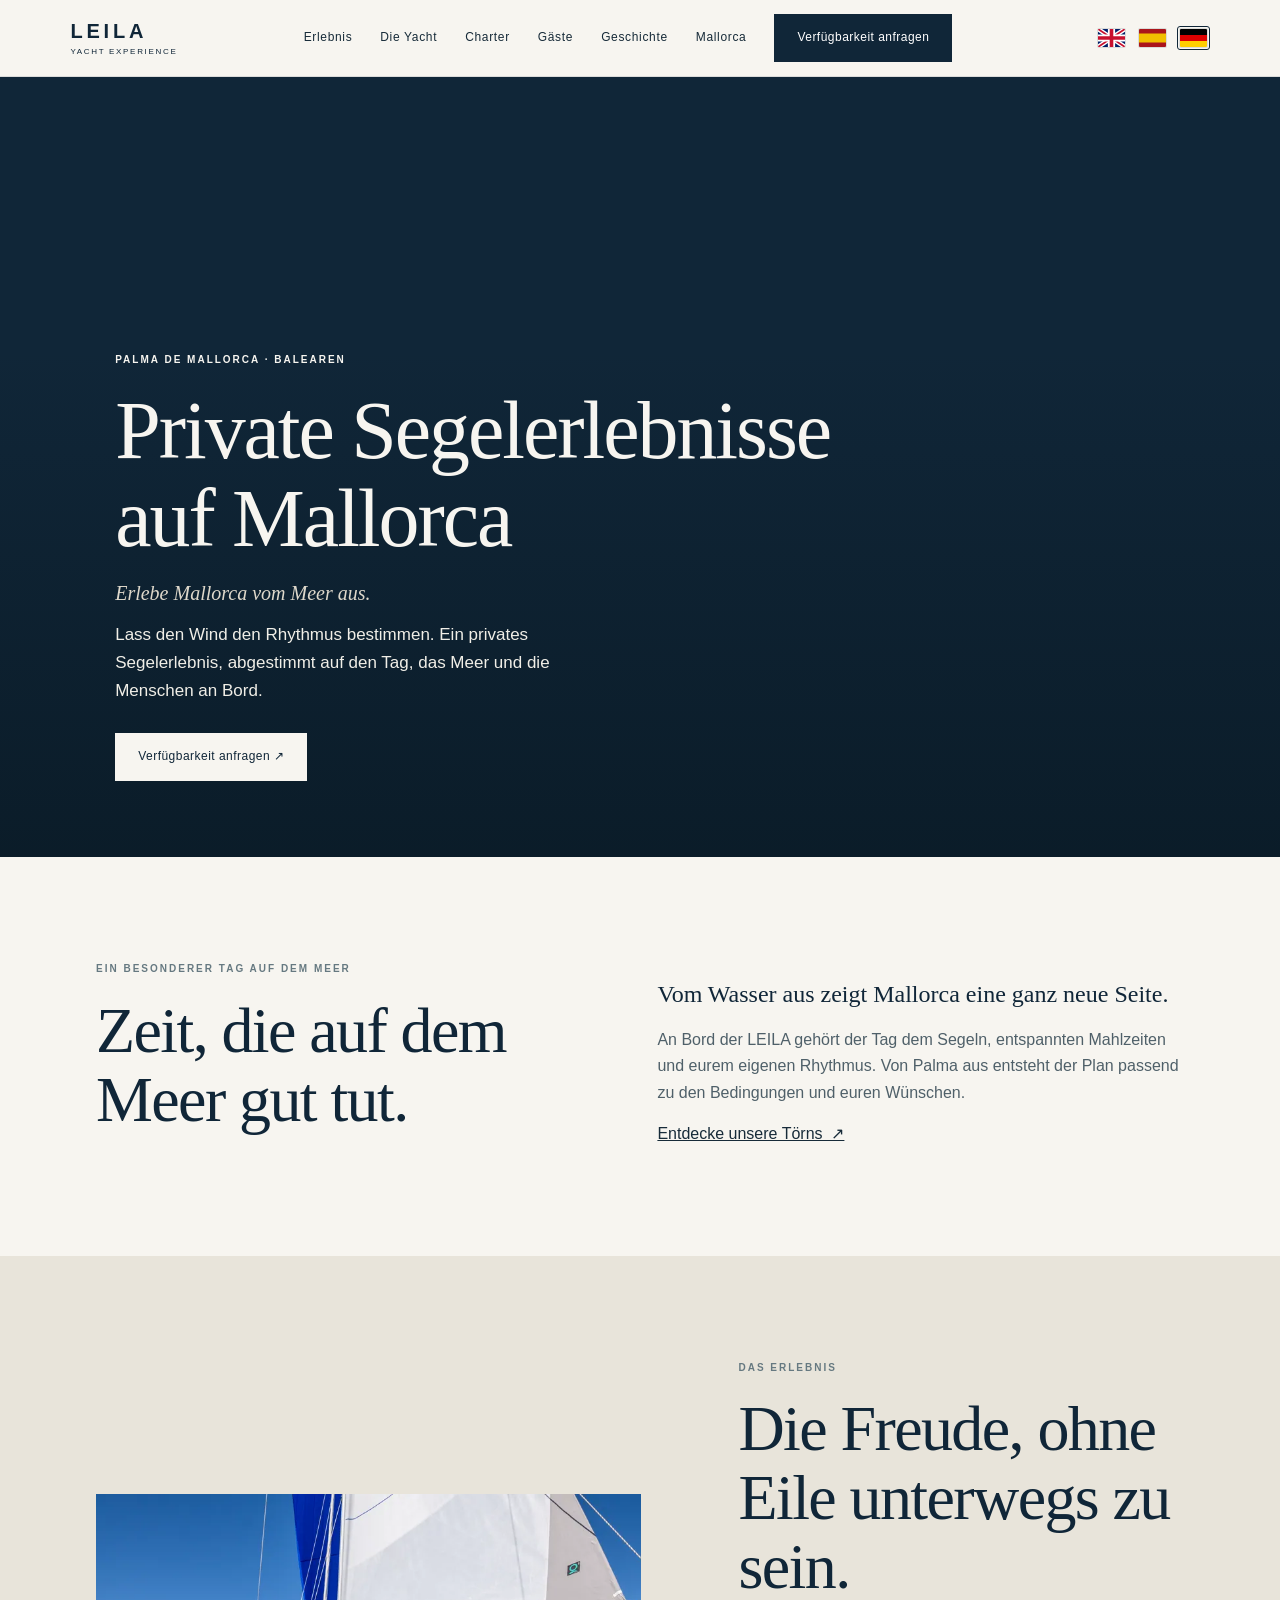
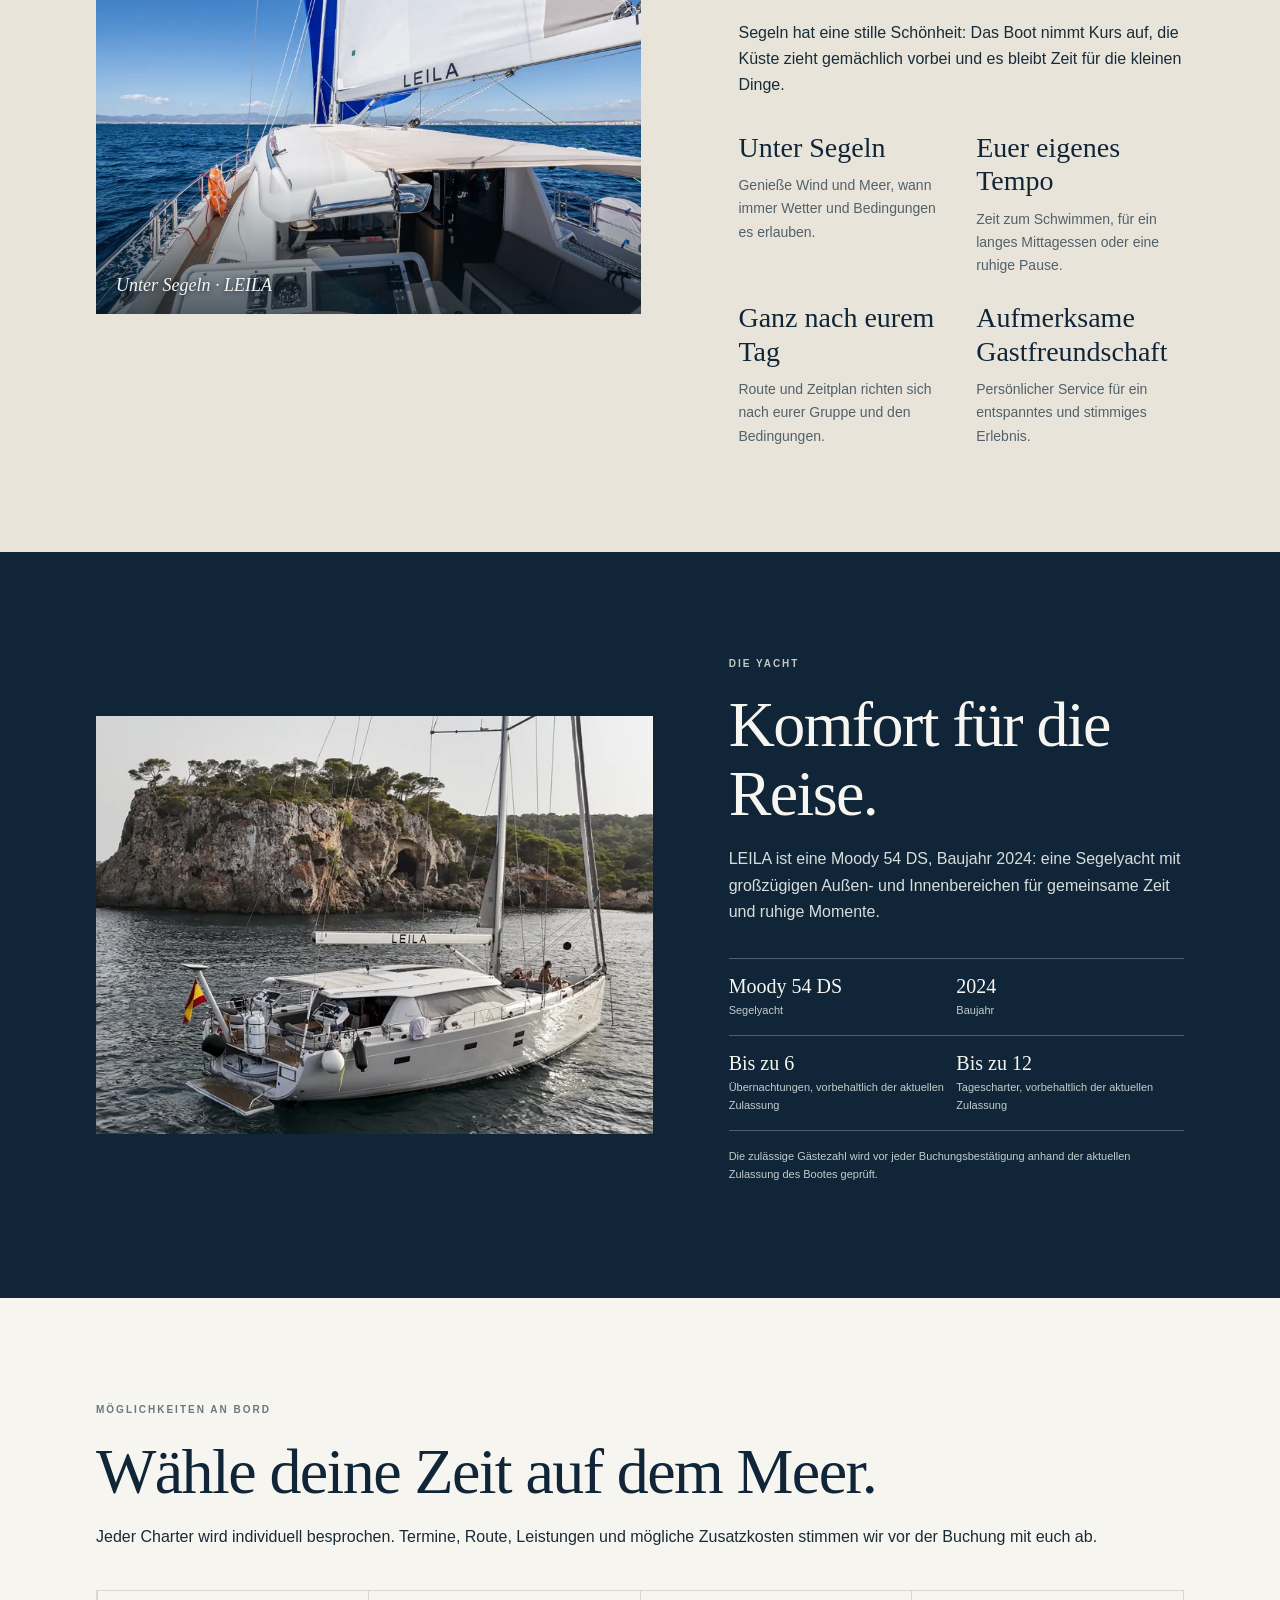
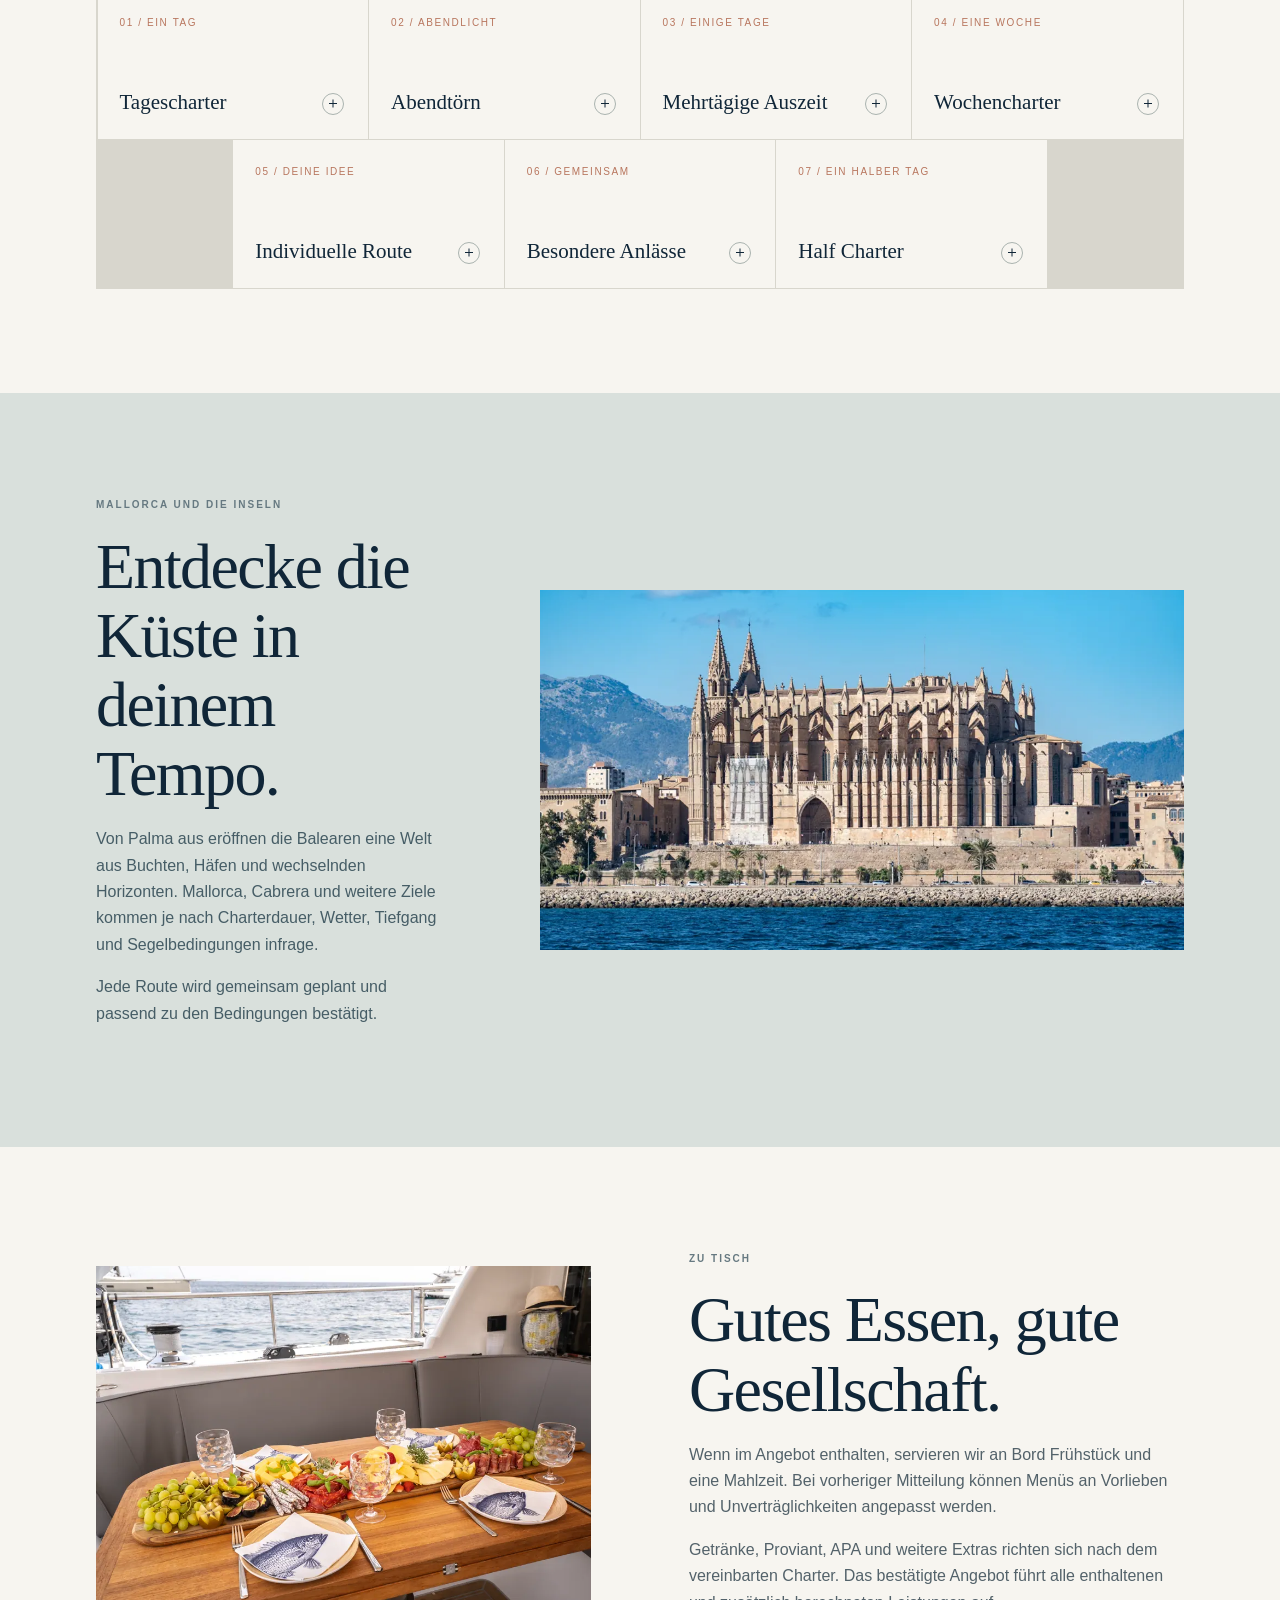
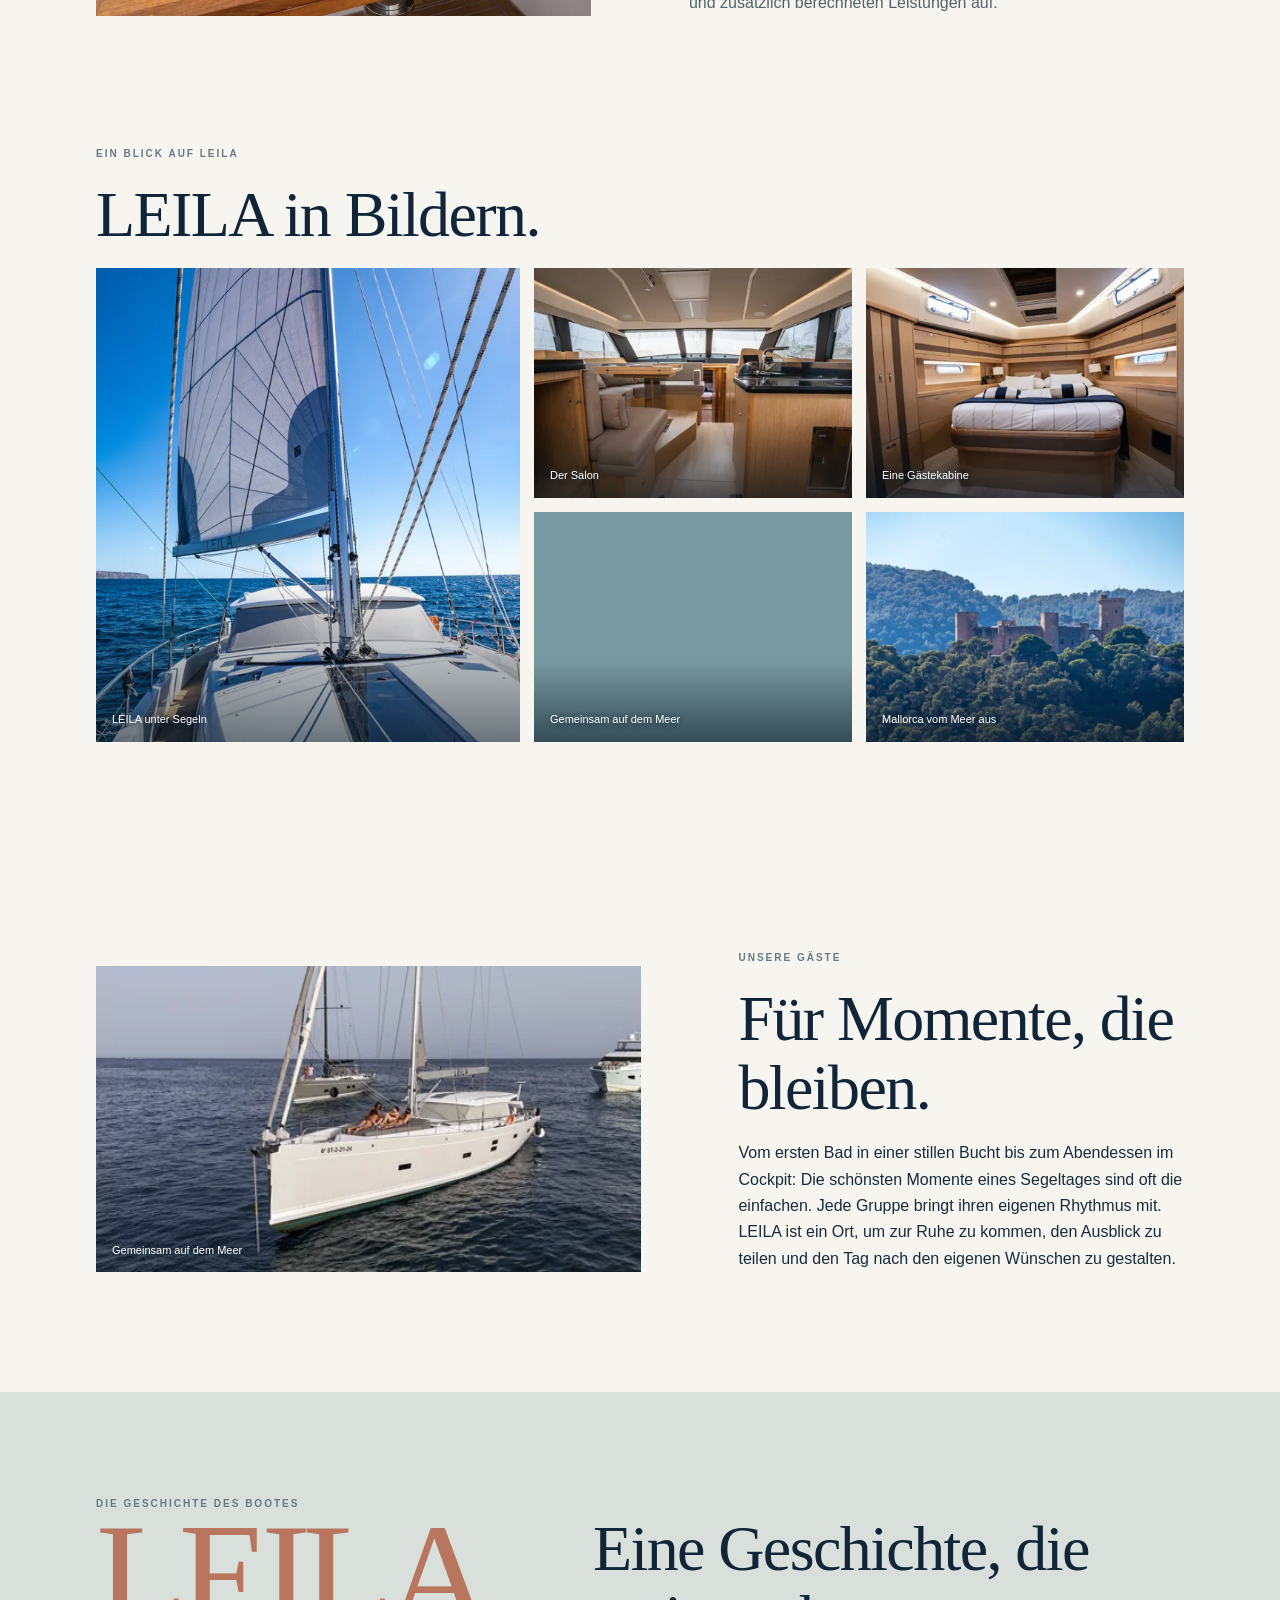
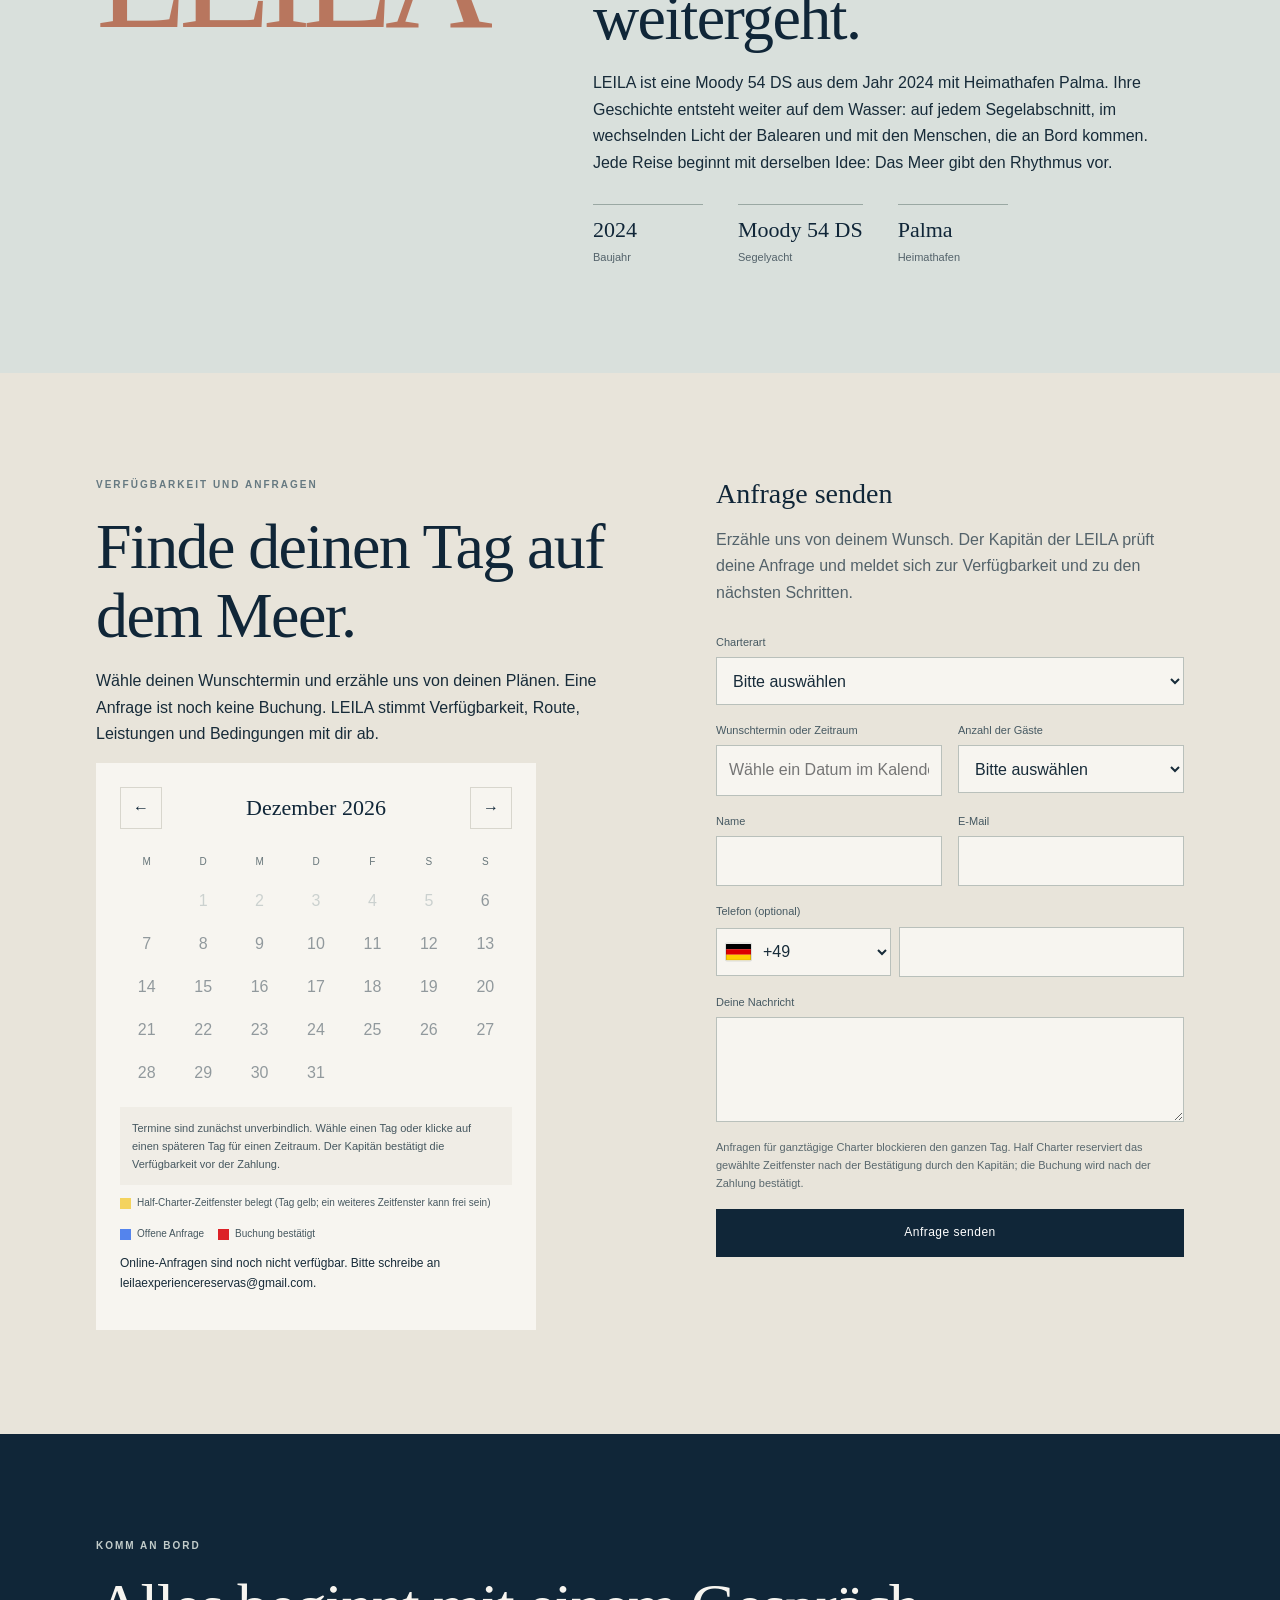
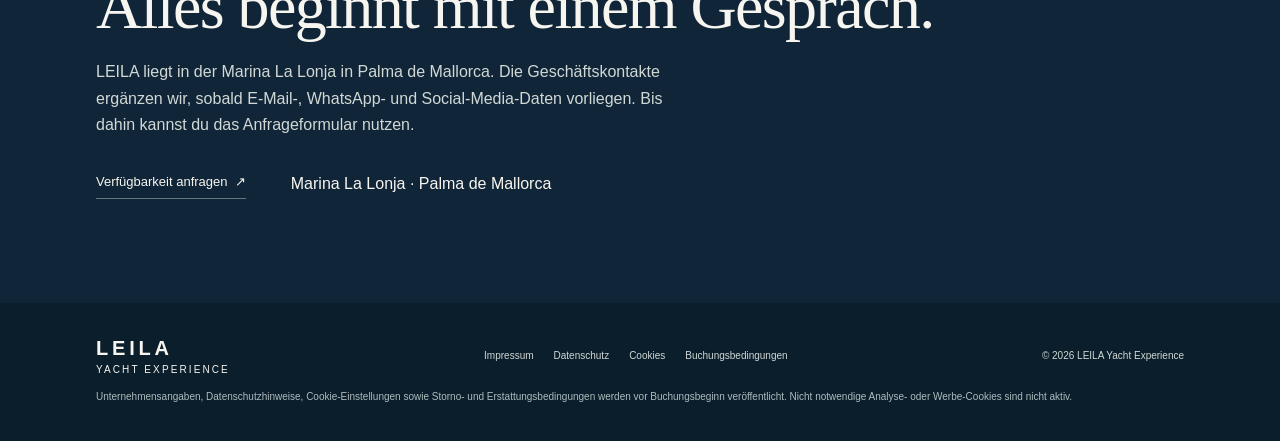
==== commit 0d23d243: "Show only phone calling code beside flag" ====
--- a/de/index.html
+++ b/de/index.html
@@ -13,6 +13,6 @@
 <section class="section gallery"><div class="wrap"><div class="eyebrow dark">Ein Blick auf LEILA</div><h2>LEILA in Bildern.</h2><div class="gallery-grid"><figure><img src="../assets/leila-sailing-detail-960.webp" srcset="../assets/leila-sailing-detail-480.webp 480w, ../assets/leila-sailing-detail-960.webp 960w, ../assets/leila-sailing-detail-1440.webp 1440w" sizes="(max-width:480px) 88vw, (max-width:800px) 42vw, 40vw" width="1440" height="960" alt="LEILAs Gro&szlig;segel und Mallorcas Horizont vom Deck aus gesehen" loading="lazy" decoding="async"><figcaption>LEILA unter Segeln</figcaption></figure><figure><img src="../assets/leila-salon-960.webp" srcset="../assets/leila-salon-480.webp 480w, ../assets/leila-salon-960.webp 960w, ../assets/leila-salon-1440.webp 1440w" sizes="(max-width:480px) 44vw, (max-width:800px) 42vw, 30vw" width="1440" height="960" alt="Heller Salon an Bord der LEILA mit Esstisch und Sofa" loading="lazy" decoding="async"><figcaption>Der Salon</figcaption></figure><figure><img src="../assets/leila-cabin-960.webp" srcset="../assets/leila-cabin-480.webp 480w, ../assets/leila-cabin-960.webp 960w, ../assets/leila-cabin-1440.webp 1440w" sizes="(max-width:480px) 44vw, (max-width:800px) 42vw, 30vw" width="1440" height="960" alt="Doppelkabine f&uuml;r G&auml;ste mit wei&szlig;er und dunkelblauer Bettw&auml;sche" loading="lazy" decoding="async"><figcaption>Eine G&auml;stekabine</figcaption></figure><figure><img src="../assets/leila-guests-960.webp" srcset="../assets/leila-guests-480.webp 480w, ../assets/leila-guests-960.webp 960w, ../assets/leila-guests-1440.webp 1440w" sizes="(max-width:480px) 44vw, (max-width:800px) 42vw, 30vw" width="1440" height="810" alt="G&auml;ste genie&szlig;en das Meer an Bord der LEILA" loading="lazy" decoding="async"><figcaption>Gemeinsam auf dem Meer</figcaption></figure><figure><img src="../assets/bellver-castle-from-sea-960.webp" srcset="../assets/bellver-castle-from-sea-480.webp 480w, ../assets/bellver-castle-from-sea-960.webp 960w, ../assets/bellver-castle-from-sea-1440.webp 1440w" sizes="(max-width:480px) 44vw, (max-width:800px) 42vw, 30vw" width="1440" height="960" alt="Schloss Bellver &uuml;ber den bewaldeten H&uuml;geln von Palma" loading="lazy" decoding="async"><figcaption>Mallorca vom Meer aus</figcaption></figure></div></div></section>
 <section class="section clients" id="clients"><div class="wrap cols"><figure class="clients-photo"><img src="../assets/leila-guests-960.webp" srcset="../assets/leila-guests-480.webp 480w, ../assets/leila-guests-960.webp 960w, ../assets/leila-guests-1440.webp 1440w" sizes="(max-width:800px) 86vw, 42vw" width="1440" height="810" alt="G&auml;ste genie&szlig;en das Meer an Bord der LEILA" loading="lazy" decoding="async"><figcaption>Gemeinsam auf dem Meer</figcaption></figure><div class="clients-copy"><div class="eyebrow dark">Unsere G&auml;ste</div><h2>F&uuml;r Momente, die bleiben.</h2><p>Vom ersten Bad in einer stillen Bucht bis zum Abendessen im Cockpit: Die sch&ouml;nsten Momente eines Segeltages sind oft die einfachen. Jede Gruppe bringt ihren eigenen Rhythmus mit. LEILA ist ein Ort, um zur Ruhe zu kommen, den Ausblick zu teilen und den Tag nach den eigenen W&uuml;nschen zu gestalten.</p></div></div></section>
 <section class="section history" id="history"><div class="wrap history-grid"><div><div class="eyebrow dark">Die Geschichte des Bootes</div><div class="history-mark" aria-hidden="true">LEILA</div></div><div class="history-copy"><h2>Eine Geschichte, die weitergeht.</h2><p>LEILA ist eine Moody 54 DS aus dem Jahr 2024 mit Heimathafen Palma. Ihre Geschichte entsteht weiter auf dem Wasser: auf jedem Segelabschnitt, im wechselnden Licht der Balearen und mit den Menschen, die an Bord kommen. Jede Reise beginnt mit derselben Idee: Das Meer gibt den Rhythmus vor.</p><div class="history-facts"><div class="history-fact"><strong>2024</strong><span>Baujahr</span></div><div class="history-fact"><strong>Moody 54 DS</strong><span>Segelyacht</span></div><div class="history-fact"><strong>Palma</strong><span>Heimathafen</span></div></div></div></div></section>
-<section class="section availability" id="request"><div class="wrap cols"><div><div class="eyebrow dark">Verf&uuml;gbarkeit und Anfragen</div><h2>Finde deinen Tag auf dem Meer.</h2><p>W&auml;hle deinen Wunschtermin und erz&auml;hle uns von deinen Pl&auml;nen. Eine Anfrage ist noch keine Buchung. LEILA stimmt Verf&uuml;gbarkeit, Route, Leistungen und Bedingungen mit dir ab.</p><div class="calendar" aria-label="Wunschtermin ausw&auml;hlen"><div class="cal-head"><button id="prev" type="button" aria-label="Vorheriger Monat">&#8592;</button><div id="cal-title" class="cal-title" aria-live="polite"></div><button id="next" type="button" aria-label="N&auml;chster Monat">&#8594;</button></div><div id="cal-days" class="days" role="group" aria-label="Kalendertage"></div><p class="cal-note">Termine sind zunächst unverbindlich. Wähle einen Tag oder klicke auf einen späteren Tag für einen Zeitraum. Der Kapitän bestätigt die Verfügbarkeit vor der Zahlung.</p><div class="calendar-legend" aria-label="Kalenderlegende"><span><i class="half-charter-key" aria-hidden="true"></i>Half-Charter-Zeitfenster belegt (Tag gelb; ein weiteres Zeitfenster kann frei sein)</span><span><i class="pending-key" aria-hidden="true"></i>Offene Anfrage</span><span><i class="confirmed-key" aria-hidden="true"></i>Buchung bestätigt</span></div><p id="picked" aria-live="polite" style="font-size:12px"></p></div></div><div class="request-copy"><h3>Anfrage senden</h3><p>Erz&auml;hle uns von deinem Wunsch. Der Kapit&auml;n der LEILA pr&uuml;ft deine Anfrage und meldet sich zur Verf&uuml;gbarkeit und zu den n&auml;chsten Schritten.</p><form class="form" id="request-form"><div class="field full"><label for="type">Charterart</label><select id="type" name="type" required><option value="">Bitte ausw&auml;hlen</option><option value="Day charter">Tagescharter</option><option value="Sunset sail">Abendt&ouml;rn</option><option value="Multi-day escape">Mehrt&auml;gige Auszeit</option><option value="Weekly charter">Wochencharter</option><option value="Tailored itinerary">Individuelle Route</option><option value="Special occasion">Besonderer Anlass</option><option value="Half Charter">Half Charter</option></select></div><p class="charter-price" id="charter-price" aria-live="polite" hidden></p><div class="field"><label for="date">Wunschtermin oder Zeitraum</label><input id="date" name="date" type="text" placeholder="W&auml;hle ein Datum im Kalender" readonly required aria-readonly="true" autocomplete="off"></div><div class="field"><label for="guests">Anzahl der G&auml;ste</label><select id="guests" name="guests" required><option value="">Bitte ausw&auml;hlen</option><option value="1">1</option><option value="2">2</option><option value="3">3</option><option value="4">4</option><option value="5">5</option><option value="6">6</option><option value="7">7</option><option value="8">8</option><option value="9">9</option><option value="10">10</option><option value="11">11</option><option value="12">12</option></select></div><div class="field"><label for="name">Name</label><input id="name" name="name" autocomplete="name" required></div><div class="field"><label for="email">E-Mail</label><input id="email" name="email" type="email" autocomplete="email" required></div><div class="field full"><label for="phone">Telefon (optional)</label><div class="phone-fields"><img class="phone-flag" src="../assets/flags/de.svg" alt="" aria-hidden="true"><select id="phone-country-code" aria-label="L&auml;ndervorwahl"><option value="+34">ES +34</option><option value="+44">GB +44</option><option value="+49" selected>DE +49</option><option value="+1">US +1</option><option value="+33">FR +33</option><option value="+39">IT +39</option><option value="+31">NL +31</option><option value="+32">BE +32</option><option value="+41">CH +41</option><option value="+43">AT +43</option><option value="+351">PT +351</option><option value="+353">IE +353</option><option value="+46">SE +46</option><option value="+47">NO +47</option><option value="+45">DK +45</option><option value="+358">FI +358</option><option value="+48">PL +48</option><option value="+30">GR +30</option><option value="+61">AU +61</option><option value="+64">NZ +64</option></select><input id="phone" name="phone" type="text" inputmode="tel" autocomplete="tel-national"></div></div><div class="field full"><label for="message">Deine Nachricht</label><textarea id="message" name="message"></textarea></div><p class="form-hint">Anfragen f&uuml;r ganzt&auml;gige Charter blockieren den ganzen Tag. Half Charter reserviert das gew&auml;hlte Zeitfenster nach der Best&auml;tigung durch den Kapit&auml;n; die Buchung wird nach der Zahlung best&auml;tigt.</p><button class="button" type="submit">Anfrage senden</button><div class="status" id="request-status" role="status" aria-live="polite" hidden></div></form></div></div></section>
+<section class="section availability" id="request"><div class="wrap cols"><div><div class="eyebrow dark">Verf&uuml;gbarkeit und Anfragen</div><h2>Finde deinen Tag auf dem Meer.</h2><p>W&auml;hle deinen Wunschtermin und erz&auml;hle uns von deinen Pl&auml;nen. Eine Anfrage ist noch keine Buchung. LEILA stimmt Verf&uuml;gbarkeit, Route, Leistungen und Bedingungen mit dir ab.</p><div class="calendar" aria-label="Wunschtermin ausw&auml;hlen"><div class="cal-head"><button id="prev" type="button" aria-label="Vorheriger Monat">&#8592;</button><div id="cal-title" class="cal-title" aria-live="polite"></div><button id="next" type="button" aria-label="N&auml;chster Monat">&#8594;</button></div><div id="cal-days" class="days" role="group" aria-label="Kalendertage"></div><p class="cal-note">Termine sind zunächst unverbindlich. Wähle einen Tag oder klicke auf einen späteren Tag für einen Zeitraum. Der Kapitän bestätigt die Verfügbarkeit vor der Zahlung.</p><div class="calendar-legend" aria-label="Kalenderlegende"><span><i class="half-charter-key" aria-hidden="true"></i>Half-Charter-Zeitfenster belegt (Tag gelb; ein weiteres Zeitfenster kann frei sein)</span><span><i class="pending-key" aria-hidden="true"></i>Offene Anfrage</span><span><i class="confirmed-key" aria-hidden="true"></i>Buchung bestätigt</span></div><p id="picked" aria-live="polite" style="font-size:12px"></p></div></div><div class="request-copy"><h3>Anfrage senden</h3><p>Erz&auml;hle uns von deinem Wunsch. Der Kapit&auml;n der LEILA pr&uuml;ft deine Anfrage und meldet sich zur Verf&uuml;gbarkeit und zu den n&auml;chsten Schritten.</p><form class="form" id="request-form"><div class="field full"><label for="type">Charterart</label><select id="type" name="type" required><option value="">Bitte ausw&auml;hlen</option><option value="Day charter">Tagescharter</option><option value="Sunset sail">Abendt&ouml;rn</option><option value="Multi-day escape">Mehrt&auml;gige Auszeit</option><option value="Weekly charter">Wochencharter</option><option value="Tailored itinerary">Individuelle Route</option><option value="Special occasion">Besonderer Anlass</option><option value="Half Charter">Half Charter</option></select></div><p class="charter-price" id="charter-price" aria-live="polite" hidden></p><div class="field"><label for="date">Wunschtermin oder Zeitraum</label><input id="date" name="date" type="text" placeholder="W&auml;hle ein Datum im Kalender" readonly required aria-readonly="true" autocomplete="off"></div><div class="field"><label for="guests">Anzahl der G&auml;ste</label><select id="guests" name="guests" required><option value="">Bitte ausw&auml;hlen</option><option value="1">1</option><option value="2">2</option><option value="3">3</option><option value="4">4</option><option value="5">5</option><option value="6">6</option><option value="7">7</option><option value="8">8</option><option value="9">9</option><option value="10">10</option><option value="11">11</option><option value="12">12</option></select></div><div class="field"><label for="name">Name</label><input id="name" name="name" autocomplete="name" required></div><div class="field"><label for="email">E-Mail</label><input id="email" name="email" type="email" autocomplete="email" required></div><div class="field full"><label for="phone">Telefon (optional)</label><div class="phone-fields"><img class="phone-flag" src="../assets/flags/de.svg" alt="" aria-hidden="true"><select id="phone-country-code" aria-label="L&auml;ndervorwahl"><option value="+34" data-country="es">+34</option><option value="+44" data-country="gb">+44</option><option value="+49" selected data-country="de">+49</option><option value="+1" data-country="us">+1</option><option value="+33" data-country="fr">+33</option><option value="+39" data-country="it">+39</option><option value="+31" data-country="nl">+31</option><option value="+32" data-country="be">+32</option><option value="+41" data-country="ch">+41</option><option value="+43" data-country="at">+43</option><option value="+351" data-country="pt">+351</option><option value="+353" data-country="ie">+353</option><option value="+46" data-country="se">+46</option><option value="+47" data-country="no">+47</option><option value="+45" data-country="dk">+45</option><option value="+358" data-country="fi">+358</option><option value="+48" data-country="pl">+48</option><option value="+30" data-country="gr">+30</option><option value="+61" data-country="au">+61</option><option value="+64" data-country="nz">+64</option></select><input id="phone" name="phone" type="text" inputmode="tel" autocomplete="tel-national"></div></div><div class="field full"><label for="message">Deine Nachricht</label><textarea id="message" name="message"></textarea></div><p class="form-hint">Anfragen f&uuml;r ganzt&auml;gige Charter blockieren den ganzen Tag. Half Charter reserviert das gew&auml;hlte Zeitfenster nach der Best&auml;tigung durch den Kapit&auml;n; die Buchung wird nach der Zahlung best&auml;tigt.</p><button class="button" type="submit">Anfrage senden</button><div class="status" id="request-status" role="status" aria-live="polite" hidden></div></form></div></div></section>
 <section class="section contact" id="contact"><div class="wrap"><div class="eyebrow">Komm an Bord</div><h2>Alles beginnt mit einem Gespr&auml;ch.</h2><p>LEILA liegt in der Marina La Lonja in Palma de Mallorca. Die Gesch&auml;ftskontakte erg&auml;nzen wir, sobald E-Mail-, WhatsApp- und Social-Media-Daten vorliegen. Bis dahin kannst du das Anfrageformular nutzen.</p><div class="contact-row"><a href="#request">Verf&uuml;gbarkeit anfragen&nbsp; &#8599;</a><span>Marina La Lonja &middot; Palma de Mallorca</span></div></div></section></main>
 <footer class="footer"><div class="footer-inner"><a class="wordmark" href="#top" style="color:#f7f5f0">LEILA<small>YACHT EXPERIENCE</small></a><div class="footlinks"><a href="#legal">Impressum</a><a href="#legal">Datenschutz</a><a href="#legal">Cookies</a><a href="#legal">Buchungsbedingungen</a></div><small>&copy; <span id="year">2026</span> LEILA Yacht Experience</small></div><p class="legal-note" id="legal">Unternehmensangaben, Datenschutzhinweise, Cookie-Einstellungen sowie Storno- und Erstattungsbedingungen werden vor Buchungsbeginn ver&ouml;ffentlicht. Nicht notwendige Analyse- oder Werbe-Cookies sind nicht aktiv.</p></footer></body></html>
--- a/assets/site.css
+++ b/assets/site.css
@@ -31,7 +31,7 @@
 .days button.range-date{background:#d9e0dc;color:var(--navy);cursor:pointer}.days button.range-date:hover{background:#c9d5cf;color:var(--navy)}
 
 .field[hidden]{display:none!important}
-.phone-fields{display:grid;grid-template-columns:28px minmax(132px,165px) minmax(0,1fr);gap:8px;align-items:center}.phone-fields select,.phone-fields input{min-width:0;width:100%}.phone-flag{display:block;width:28px;height:20px;object-fit:cover;border-radius:2px;box-shadow:0 0 0 1px #172b3920}
+.phone-fields{position:relative;display:grid;grid-template-columns:minmax(150px,175px) minmax(0,1fr);gap:8px;align-items:center}.phone-fields select,.phone-fields input{min-width:0;width:100%}.phone-fields select{padding-left:42px}.phone-flag{position:absolute;z-index:1;left:10px;top:50%;transform:translateY(-50%);width:25px;height:17px;object-fit:cover;border-radius:1px;box-shadow:0 0 0 1px #172b3920;pointer-events:none}
 .calendar-legend .half-charter-key{background:#f4d35e}.days button.half-charter-date,.days button.half-charter-date:hover,.days button.half-charter-date.selected{background:#f4d35e;color:#172b39}.days button.half-charter-date{box-shadow:inset 0 -3px #d5aa21}.days button.half-charter-date:disabled{opacity:1}
 
 .days button.partial-date{background:#e5efe9;color:#315f46;box-shadow:inset 0 -3px #6b9878}
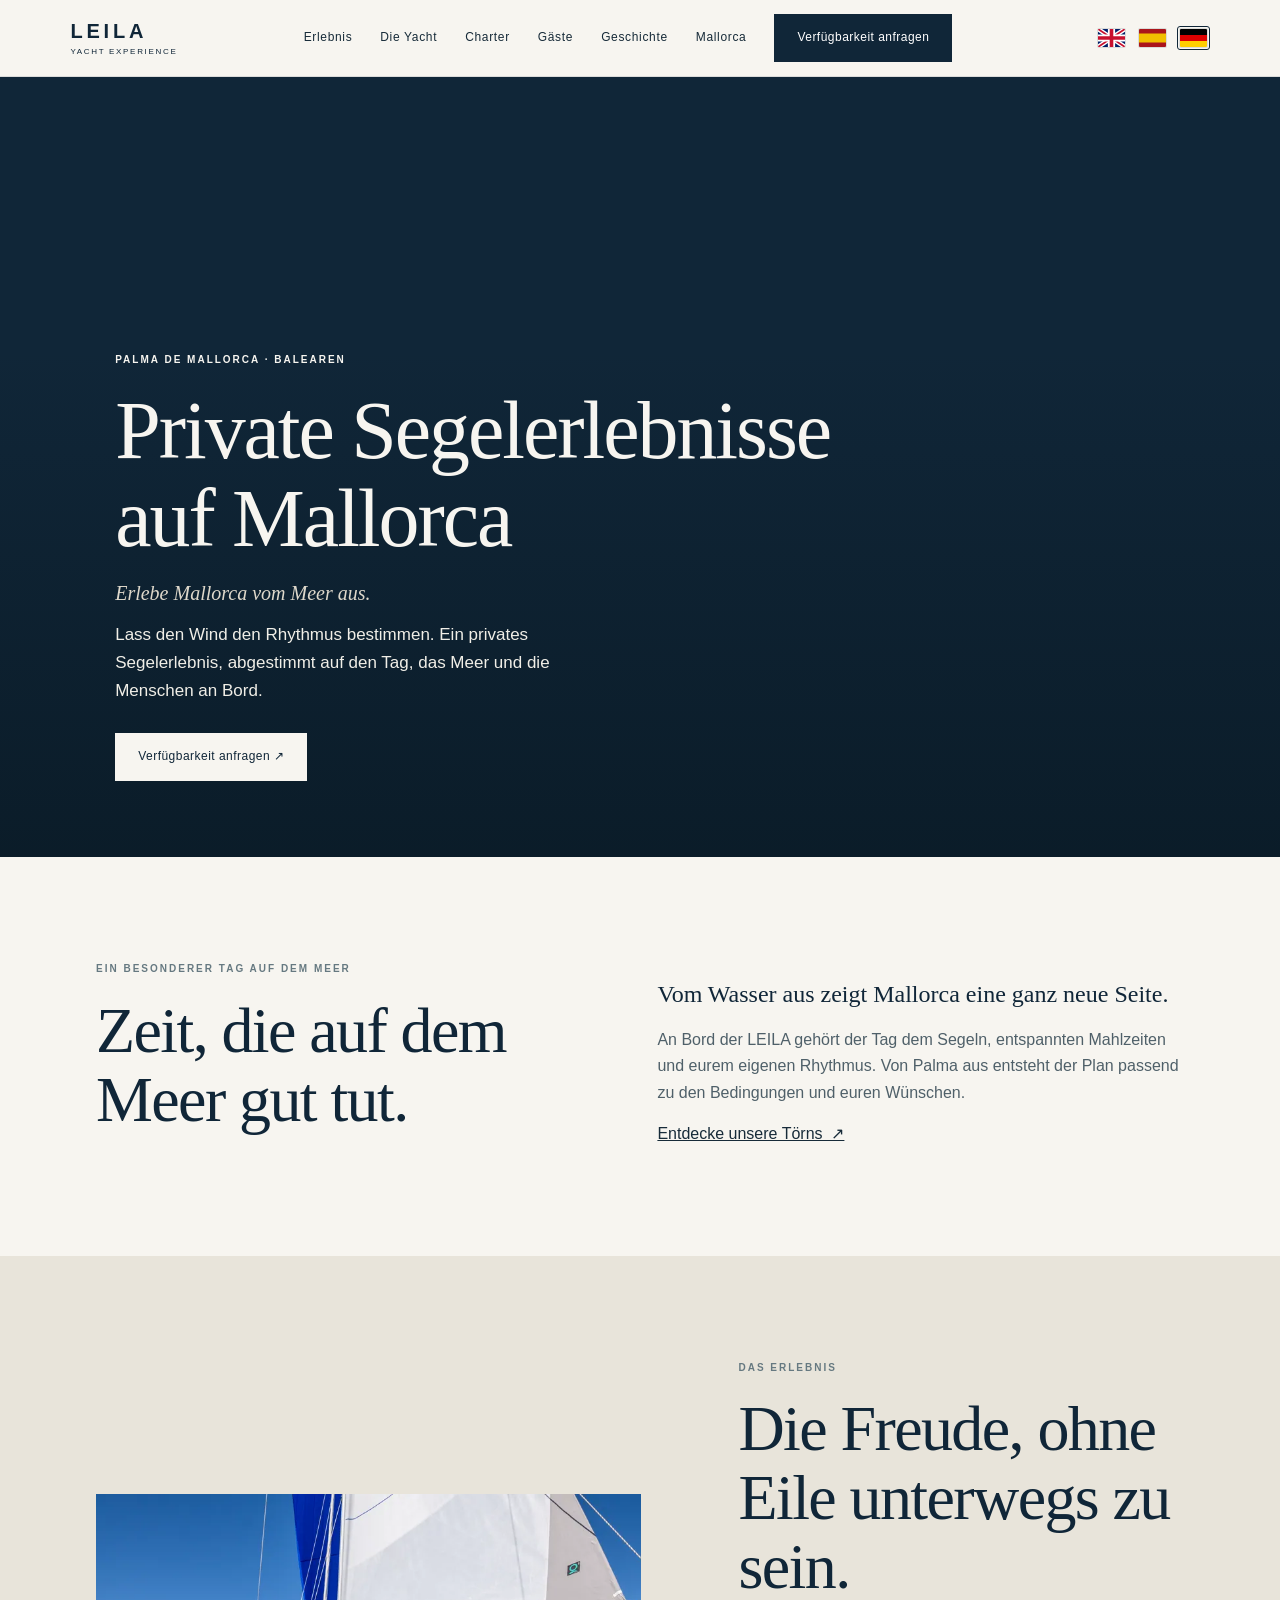
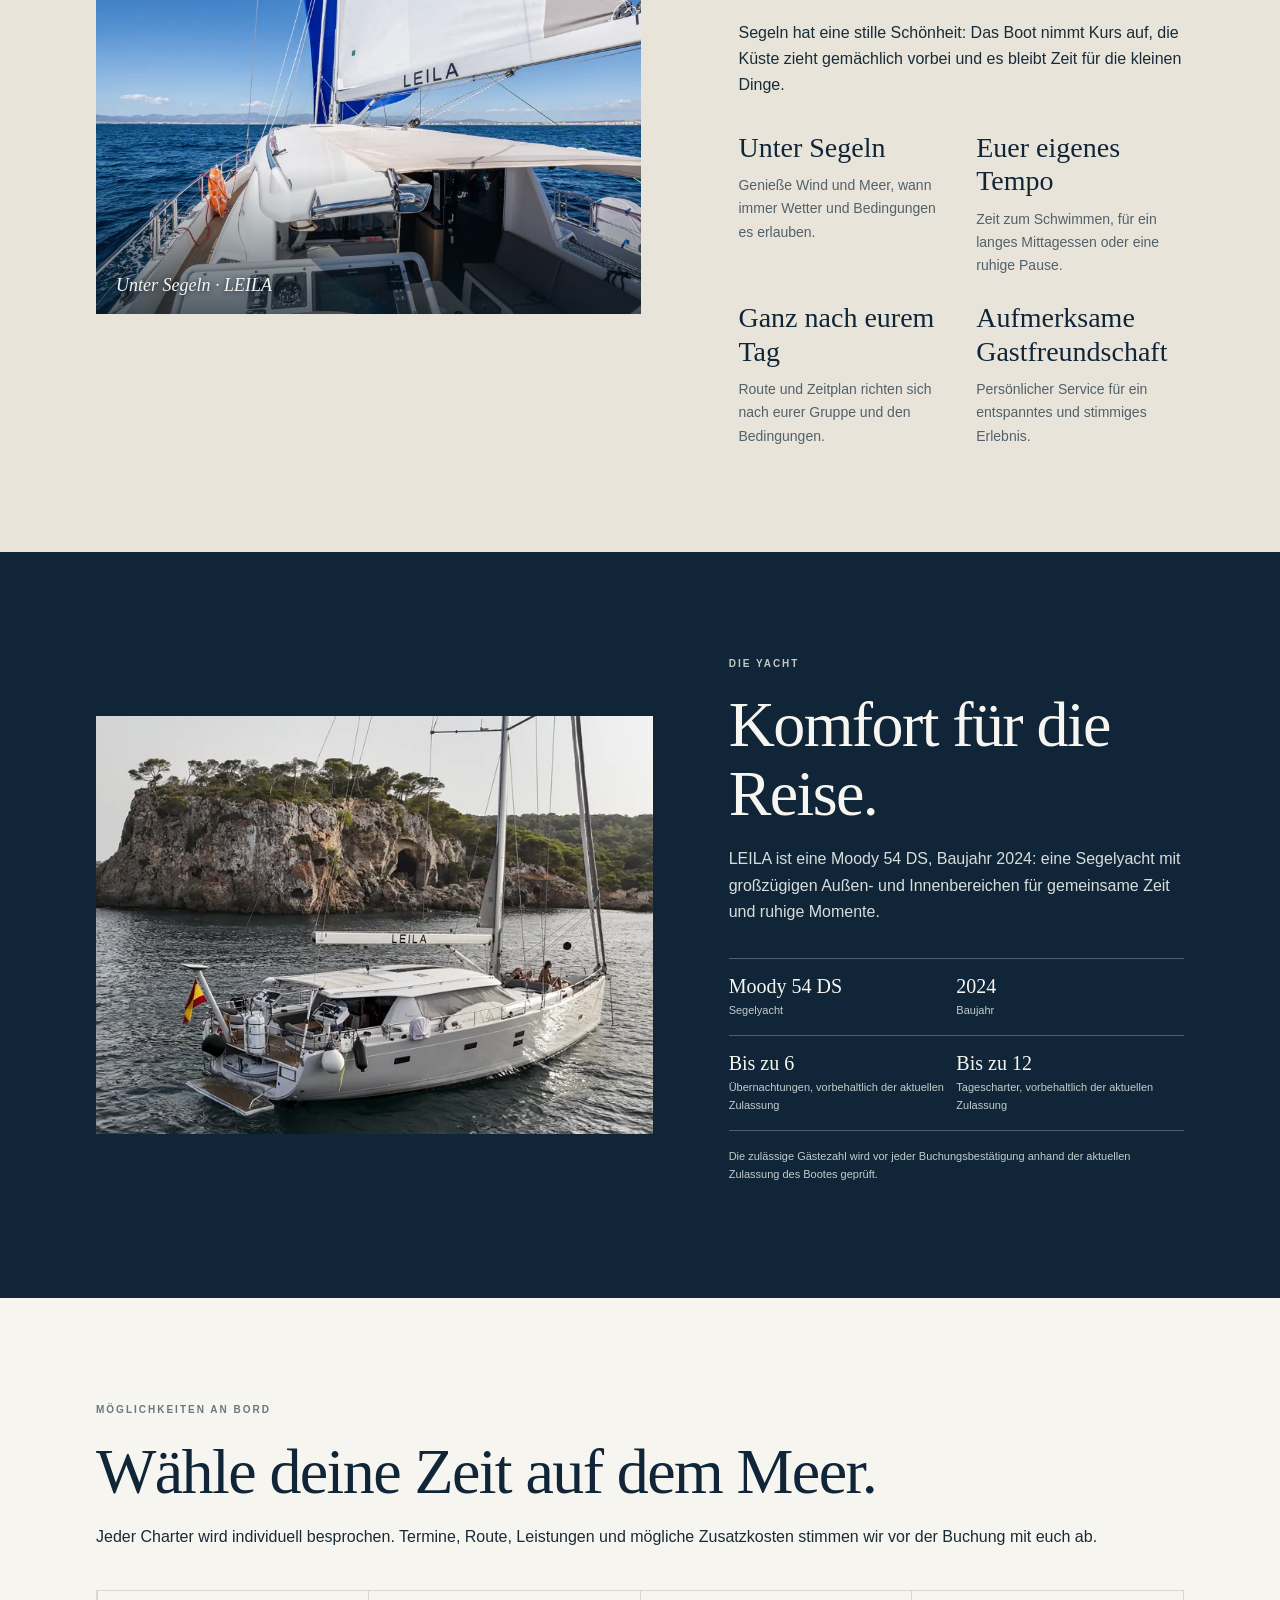
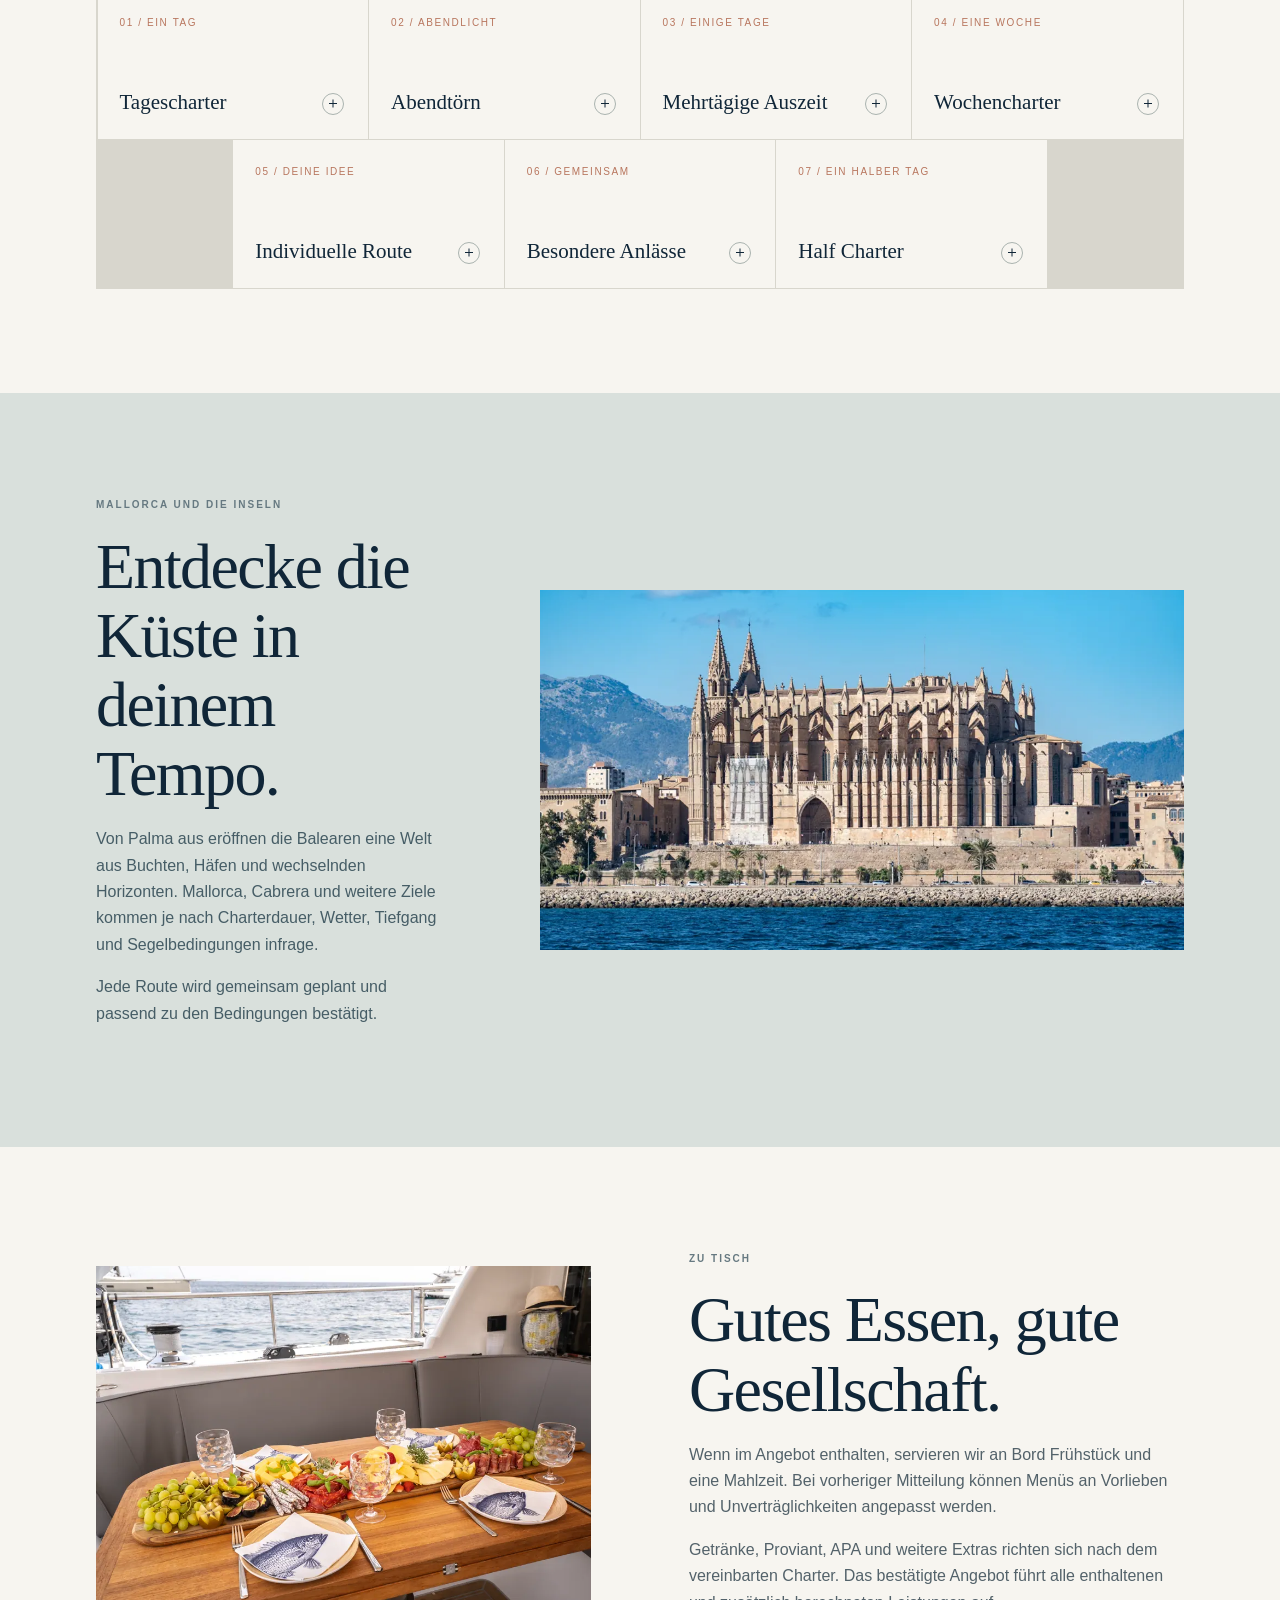
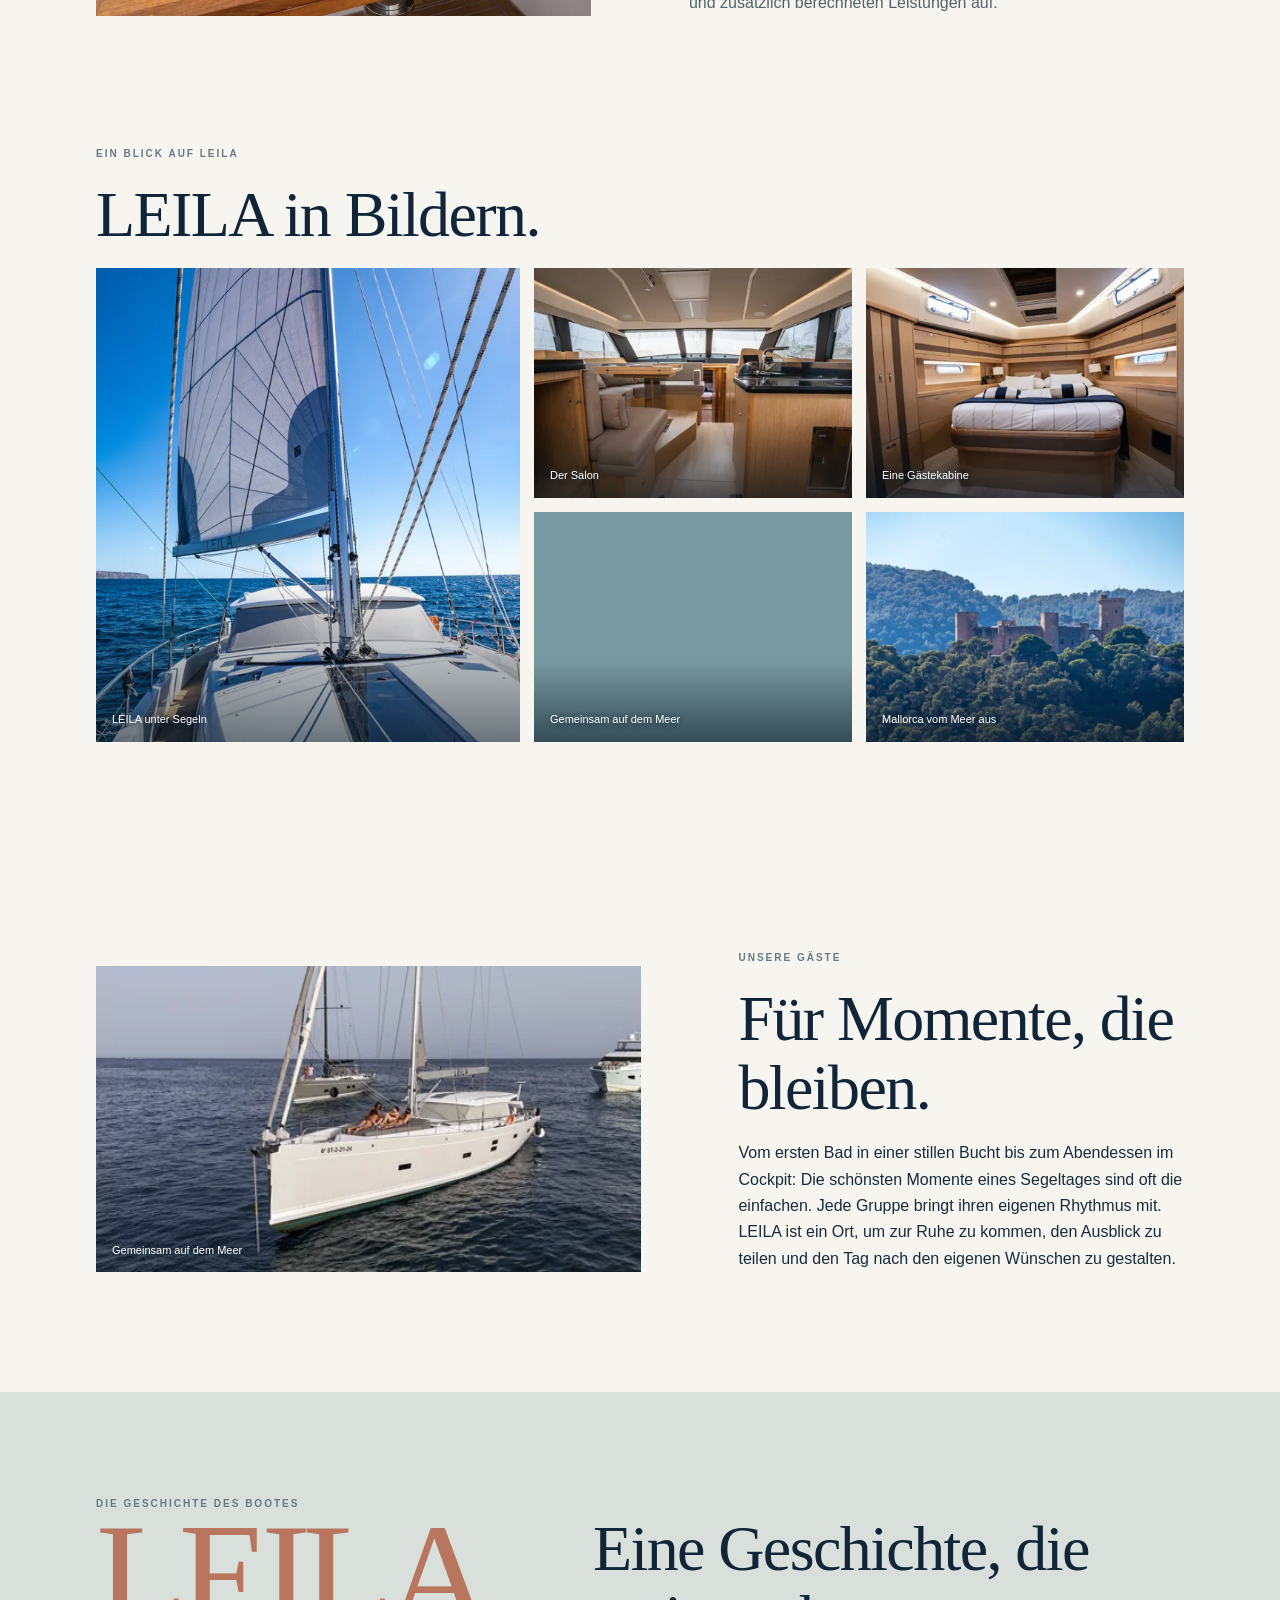
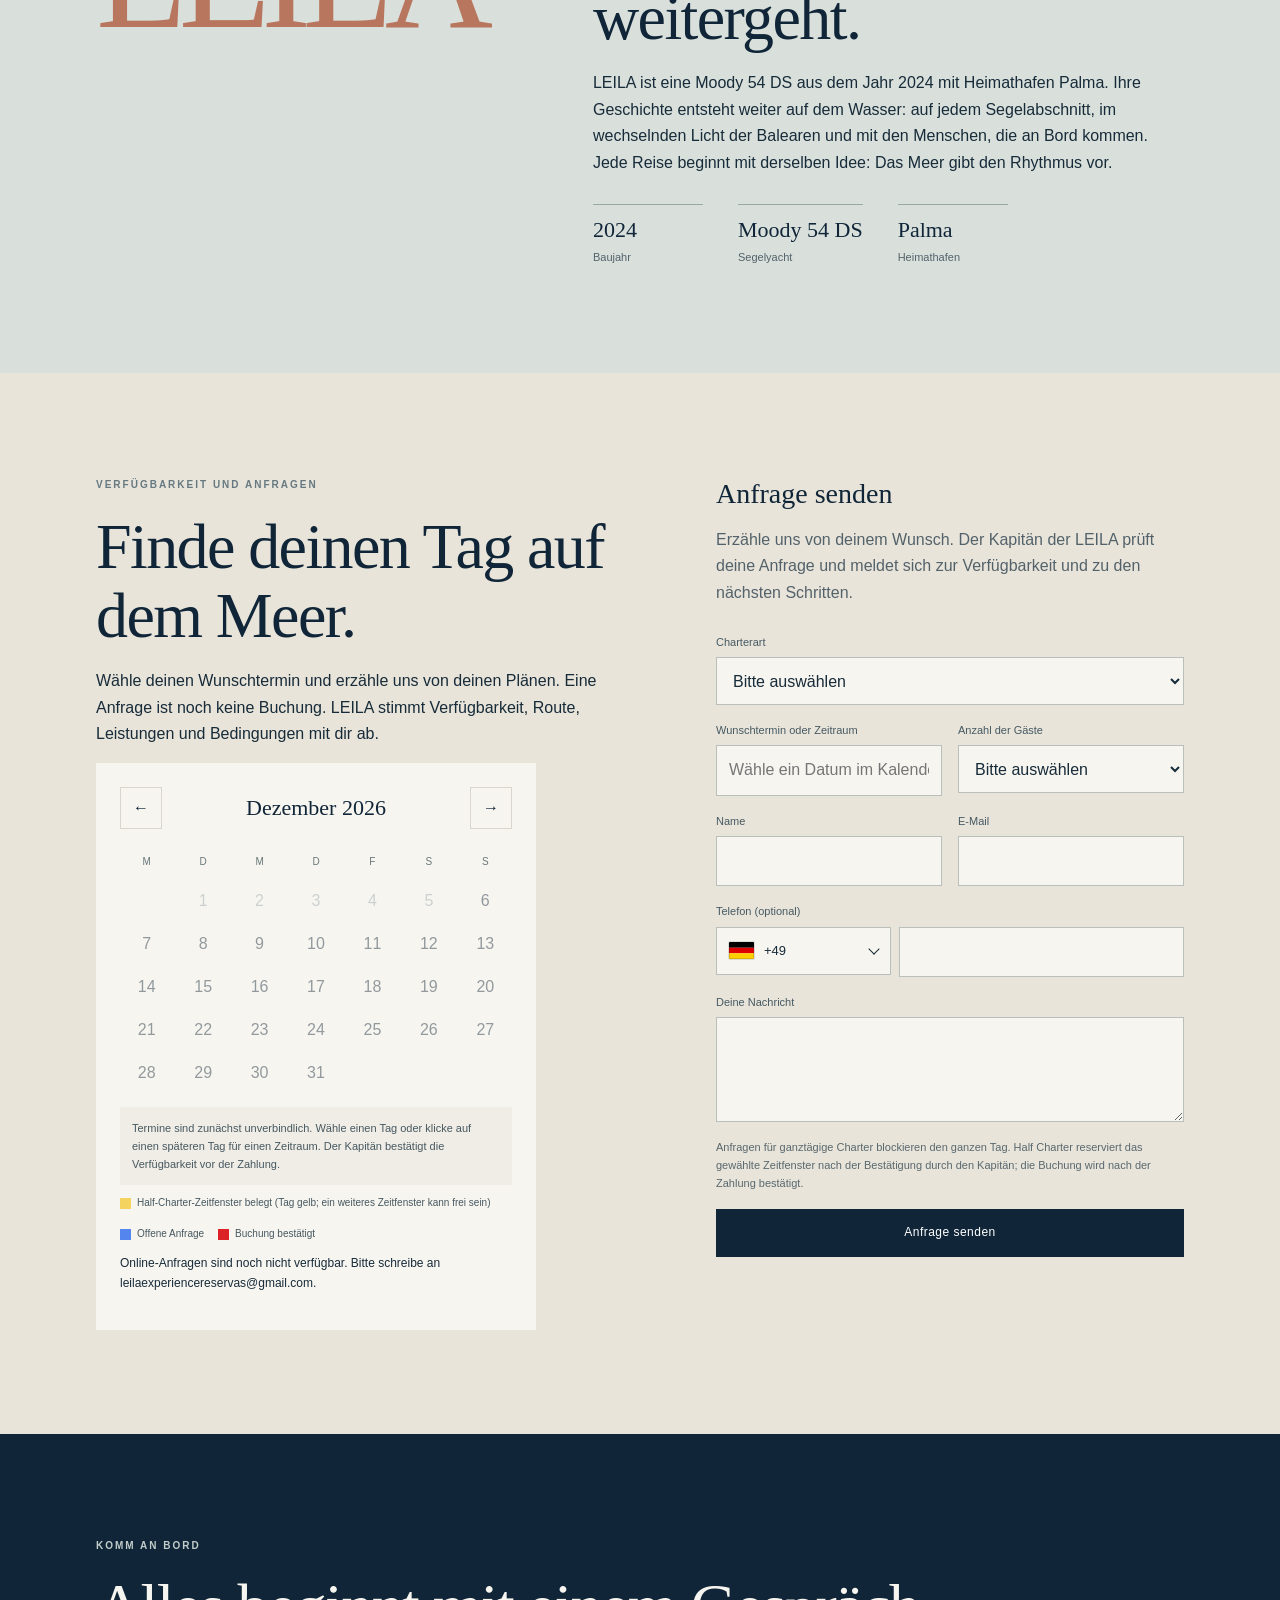
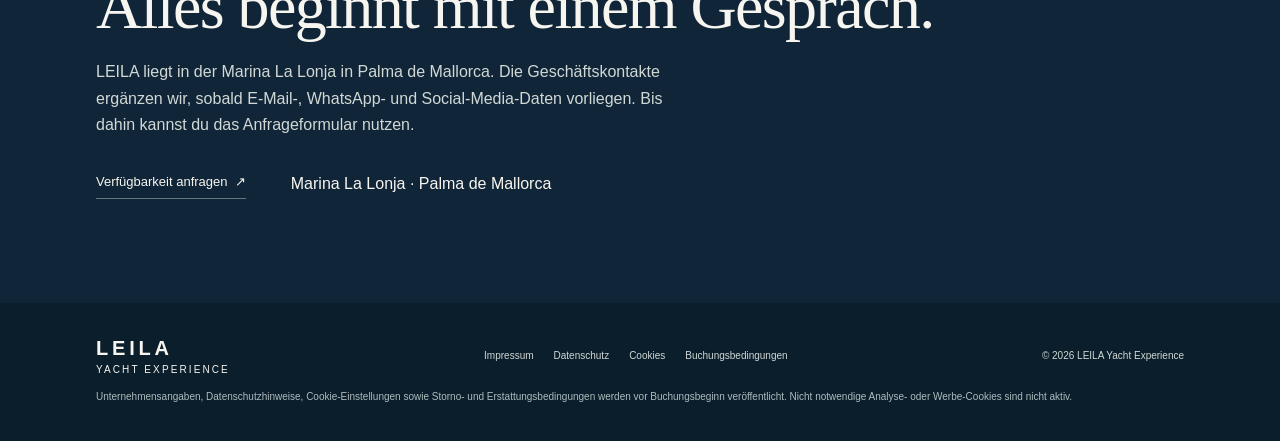
==== commit 187f590b: "Show flags in phone country dropdown" ====
--- a/de/index.html
+++ b/de/index.html
@@ -13,6 +13,6 @@
 <section class="section gallery"><div class="wrap"><div class="eyebrow dark">Ein Blick auf LEILA</div><h2>LEILA in Bildern.</h2><div class="gallery-grid"><figure><img src="../assets/leila-sailing-detail-960.webp" srcset="../assets/leila-sailing-detail-480.webp 480w, ../assets/leila-sailing-detail-960.webp 960w, ../assets/leila-sailing-detail-1440.webp 1440w" sizes="(max-width:480px) 88vw, (max-width:800px) 42vw, 40vw" width="1440" height="960" alt="LEILAs Gro&szlig;segel und Mallorcas Horizont vom Deck aus gesehen" loading="lazy" decoding="async"><figcaption>LEILA unter Segeln</figcaption></figure><figure><img src="../assets/leila-salon-960.webp" srcset="../assets/leila-salon-480.webp 480w, ../assets/leila-salon-960.webp 960w, ../assets/leila-salon-1440.webp 1440w" sizes="(max-width:480px) 44vw, (max-width:800px) 42vw, 30vw" width="1440" height="960" alt="Heller Salon an Bord der LEILA mit Esstisch und Sofa" loading="lazy" decoding="async"><figcaption>Der Salon</figcaption></figure><figure><img src="../assets/leila-cabin-960.webp" srcset="../assets/leila-cabin-480.webp 480w, ../assets/leila-cabin-960.webp 960w, ../assets/leila-cabin-1440.webp 1440w" sizes="(max-width:480px) 44vw, (max-width:800px) 42vw, 30vw" width="1440" height="960" alt="Doppelkabine f&uuml;r G&auml;ste mit wei&szlig;er und dunkelblauer Bettw&auml;sche" loading="lazy" decoding="async"><figcaption>Eine G&auml;stekabine</figcaption></figure><figure><img src="../assets/leila-guests-960.webp" srcset="../assets/leila-guests-480.webp 480w, ../assets/leila-guests-960.webp 960w, ../assets/leila-guests-1440.webp 1440w" sizes="(max-width:480px) 44vw, (max-width:800px) 42vw, 30vw" width="1440" height="810" alt="G&auml;ste genie&szlig;en das Meer an Bord der LEILA" loading="lazy" decoding="async"><figcaption>Gemeinsam auf dem Meer</figcaption></figure><figure><img src="../assets/bellver-castle-from-sea-960.webp" srcset="../assets/bellver-castle-from-sea-480.webp 480w, ../assets/bellver-castle-from-sea-960.webp 960w, ../assets/bellver-castle-from-sea-1440.webp 1440w" sizes="(max-width:480px) 44vw, (max-width:800px) 42vw, 30vw" width="1440" height="960" alt="Schloss Bellver &uuml;ber den bewaldeten H&uuml;geln von Palma" loading="lazy" decoding="async"><figcaption>Mallorca vom Meer aus</figcaption></figure></div></div></section>
 <section class="section clients" id="clients"><div class="wrap cols"><figure class="clients-photo"><img src="../assets/leila-guests-960.webp" srcset="../assets/leila-guests-480.webp 480w, ../assets/leila-guests-960.webp 960w, ../assets/leila-guests-1440.webp 1440w" sizes="(max-width:800px) 86vw, 42vw" width="1440" height="810" alt="G&auml;ste genie&szlig;en das Meer an Bord der LEILA" loading="lazy" decoding="async"><figcaption>Gemeinsam auf dem Meer</figcaption></figure><div class="clients-copy"><div class="eyebrow dark">Unsere G&auml;ste</div><h2>F&uuml;r Momente, die bleiben.</h2><p>Vom ersten Bad in einer stillen Bucht bis zum Abendessen im Cockpit: Die sch&ouml;nsten Momente eines Segeltages sind oft die einfachen. Jede Gruppe bringt ihren eigenen Rhythmus mit. LEILA ist ein Ort, um zur Ruhe zu kommen, den Ausblick zu teilen und den Tag nach den eigenen W&uuml;nschen zu gestalten.</p></div></div></section>
 <section class="section history" id="history"><div class="wrap history-grid"><div><div class="eyebrow dark">Die Geschichte des Bootes</div><div class="history-mark" aria-hidden="true">LEILA</div></div><div class="history-copy"><h2>Eine Geschichte, die weitergeht.</h2><p>LEILA ist eine Moody 54 DS aus dem Jahr 2024 mit Heimathafen Palma. Ihre Geschichte entsteht weiter auf dem Wasser: auf jedem Segelabschnitt, im wechselnden Licht der Balearen und mit den Menschen, die an Bord kommen. Jede Reise beginnt mit derselben Idee: Das Meer gibt den Rhythmus vor.</p><div class="history-facts"><div class="history-fact"><strong>2024</strong><span>Baujahr</span></div><div class="history-fact"><strong>Moody 54 DS</strong><span>Segelyacht</span></div><div class="history-fact"><strong>Palma</strong><span>Heimathafen</span></div></div></div></div></section>
-<section class="section availability" id="request"><div class="wrap cols"><div><div class="eyebrow dark">Verf&uuml;gbarkeit und Anfragen</div><h2>Finde deinen Tag auf dem Meer.</h2><p>W&auml;hle deinen Wunschtermin und erz&auml;hle uns von deinen Pl&auml;nen. Eine Anfrage ist noch keine Buchung. LEILA stimmt Verf&uuml;gbarkeit, Route, Leistungen und Bedingungen mit dir ab.</p><div class="calendar" aria-label="Wunschtermin ausw&auml;hlen"><div class="cal-head"><button id="prev" type="button" aria-label="Vorheriger Monat">&#8592;</button><div id="cal-title" class="cal-title" aria-live="polite"></div><button id="next" type="button" aria-label="N&auml;chster Monat">&#8594;</button></div><div id="cal-days" class="days" role="group" aria-label="Kalendertage"></div><p class="cal-note">Termine sind zunächst unverbindlich. Wähle einen Tag oder klicke auf einen späteren Tag für einen Zeitraum. Der Kapitän bestätigt die Verfügbarkeit vor der Zahlung.</p><div class="calendar-legend" aria-label="Kalenderlegende"><span><i class="half-charter-key" aria-hidden="true"></i>Half-Charter-Zeitfenster belegt (Tag gelb; ein weiteres Zeitfenster kann frei sein)</span><span><i class="pending-key" aria-hidden="true"></i>Offene Anfrage</span><span><i class="confirmed-key" aria-hidden="true"></i>Buchung bestätigt</span></div><p id="picked" aria-live="polite" style="font-size:12px"></p></div></div><div class="request-copy"><h3>Anfrage senden</h3><p>Erz&auml;hle uns von deinem Wunsch. Der Kapit&auml;n der LEILA pr&uuml;ft deine Anfrage und meldet sich zur Verf&uuml;gbarkeit und zu den n&auml;chsten Schritten.</p><form class="form" id="request-form"><div class="field full"><label for="type">Charterart</label><select id="type" name="type" required><option value="">Bitte ausw&auml;hlen</option><option value="Day charter">Tagescharter</option><option value="Sunset sail">Abendt&ouml;rn</option><option value="Multi-day escape">Mehrt&auml;gige Auszeit</option><option value="Weekly charter">Wochencharter</option><option value="Tailored itinerary">Individuelle Route</option><option value="Special occasion">Besonderer Anlass</option><option value="Half Charter">Half Charter</option></select></div><p class="charter-price" id="charter-price" aria-live="polite" hidden></p><div class="field"><label for="date">Wunschtermin oder Zeitraum</label><input id="date" name="date" type="text" placeholder="W&auml;hle ein Datum im Kalender" readonly required aria-readonly="true" autocomplete="off"></div><div class="field"><label for="guests">Anzahl der G&auml;ste</label><select id="guests" name="guests" required><option value="">Bitte ausw&auml;hlen</option><option value="1">1</option><option value="2">2</option><option value="3">3</option><option value="4">4</option><option value="5">5</option><option value="6">6</option><option value="7">7</option><option value="8">8</option><option value="9">9</option><option value="10">10</option><option value="11">11</option><option value="12">12</option></select></div><div class="field"><label for="name">Name</label><input id="name" name="name" autocomplete="name" required></div><div class="field"><label for="email">E-Mail</label><input id="email" name="email" type="email" autocomplete="email" required></div><div class="field full"><label for="phone">Telefon (optional)</label><div class="phone-fields"><img class="phone-flag" src="../assets/flags/de.svg" alt="" aria-hidden="true"><select id="phone-country-code" aria-label="L&auml;ndervorwahl"><option value="+34" data-country="es">+34</option><option value="+44" data-country="gb">+44</option><option value="+49" selected data-country="de">+49</option><option value="+1" data-country="us">+1</option><option value="+33" data-country="fr">+33</option><option value="+39" data-country="it">+39</option><option value="+31" data-country="nl">+31</option><option value="+32" data-country="be">+32</option><option value="+41" data-country="ch">+41</option><option value="+43" data-country="at">+43</option><option value="+351" data-country="pt">+351</option><option value="+353" data-country="ie">+353</option><option value="+46" data-country="se">+46</option><option value="+47" data-country="no">+47</option><option value="+45" data-country="dk">+45</option><option value="+358" data-country="fi">+358</option><option value="+48" data-country="pl">+48</option><option value="+30" data-country="gr">+30</option><option value="+61" data-country="au">+61</option><option value="+64" data-country="nz">+64</option></select><input id="phone" name="phone" type="text" inputmode="tel" autocomplete="tel-national"></div></div><div class="field full"><label for="message">Deine Nachricht</label><textarea id="message" name="message"></textarea></div><p class="form-hint">Anfragen f&uuml;r ganzt&auml;gige Charter blockieren den ganzen Tag. Half Charter reserviert das gew&auml;hlte Zeitfenster nach der Best&auml;tigung durch den Kapit&auml;n; die Buchung wird nach der Zahlung best&auml;tigt.</p><button class="button" type="submit">Anfrage senden</button><div class="status" id="request-status" role="status" aria-live="polite" hidden></div></form></div></div></section>
+<section class="section availability" id="request"><div class="wrap cols"><div><div class="eyebrow dark">Verf&uuml;gbarkeit und Anfragen</div><h2>Finde deinen Tag auf dem Meer.</h2><p>W&auml;hle deinen Wunschtermin und erz&auml;hle uns von deinen Pl&auml;nen. Eine Anfrage ist noch keine Buchung. LEILA stimmt Verf&uuml;gbarkeit, Route, Leistungen und Bedingungen mit dir ab.</p><div class="calendar" aria-label="Wunschtermin ausw&auml;hlen"><div class="cal-head"><button id="prev" type="button" aria-label="Vorheriger Monat">&#8592;</button><div id="cal-title" class="cal-title" aria-live="polite"></div><button id="next" type="button" aria-label="N&auml;chster Monat">&#8594;</button></div><div id="cal-days" class="days" role="group" aria-label="Kalendertage"></div><p class="cal-note">Termine sind zunächst unverbindlich. Wähle einen Tag oder klicke auf einen späteren Tag für einen Zeitraum. Der Kapitän bestätigt die Verfügbarkeit vor der Zahlung.</p><div class="calendar-legend" aria-label="Kalenderlegende"><span><i class="half-charter-key" aria-hidden="true"></i>Half-Charter-Zeitfenster belegt (Tag gelb; ein weiteres Zeitfenster kann frei sein)</span><span><i class="pending-key" aria-hidden="true"></i>Offene Anfrage</span><span><i class="confirmed-key" aria-hidden="true"></i>Buchung bestätigt</span></div><p id="picked" aria-live="polite" style="font-size:12px"></p></div></div><div class="request-copy"><h3>Anfrage senden</h3><p>Erz&auml;hle uns von deinem Wunsch. Der Kapit&auml;n der LEILA pr&uuml;ft deine Anfrage und meldet sich zur Verf&uuml;gbarkeit und zu den n&auml;chsten Schritten.</p><form class="form" id="request-form"><div class="field full"><label for="type">Charterart</label><select id="type" name="type" required><option value="">Bitte ausw&auml;hlen</option><option value="Day charter">Tagescharter</option><option value="Sunset sail">Abendt&ouml;rn</option><option value="Multi-day escape">Mehrt&auml;gige Auszeit</option><option value="Weekly charter">Wochencharter</option><option value="Tailored itinerary">Individuelle Route</option><option value="Special occasion">Besonderer Anlass</option><option value="Half Charter">Half Charter</option></select></div><p class="charter-price" id="charter-price" aria-live="polite" hidden></p><div class="field"><label for="date">Wunschtermin oder Zeitraum</label><input id="date" name="date" type="text" placeholder="W&auml;hle ein Datum im Kalender" readonly required aria-readonly="true" autocomplete="off"></div><div class="field"><label for="guests">Anzahl der G&auml;ste</label><select id="guests" name="guests" required><option value="">Bitte ausw&auml;hlen</option><option value="1">1</option><option value="2">2</option><option value="3">3</option><option value="4">4</option><option value="5">5</option><option value="6">6</option><option value="7">7</option><option value="8">8</option><option value="9">9</option><option value="10">10</option><option value="11">11</option><option value="12">12</option></select></div><div class="field"><label for="name">Name</label><input id="name" name="name" autocomplete="name" required></div><div class="field"><label for="email">E-Mail</label><input id="email" name="email" type="email" autocomplete="email" required></div><div class="field full"><label for="phone">Telefon (optional)</label><div class="phone-fields"><select id="phone-country-code" aria-label="L&auml;ndervorwahl"><option value="+34" data-country="es">+34</option><option value="+44" data-country="gb">+44</option><option value="+49" selected data-country="de">+49</option><option value="+1" data-country="us">+1</option><option value="+33" data-country="fr">+33</option><option value="+39" data-country="it">+39</option><option value="+31" data-country="nl">+31</option><option value="+32" data-country="be">+32</option><option value="+41" data-country="ch">+41</option><option value="+43" data-country="at">+43</option><option value="+351" data-country="pt">+351</option><option value="+353" data-country="ie">+353</option><option value="+46" data-country="se">+46</option><option value="+47" data-country="no">+47</option><option value="+45" data-country="dk">+45</option><option value="+358" data-country="fi">+358</option><option value="+48" data-country="pl">+48</option><option value="+30" data-country="gr">+30</option><option value="+61" data-country="au">+61</option><option value="+64" data-country="nz">+64</option></select><input id="phone" name="phone" type="text" inputmode="tel" autocomplete="tel-national"></div></div><div class="field full"><label for="message">Deine Nachricht</label><textarea id="message" name="message"></textarea></div><p class="form-hint">Anfragen f&uuml;r ganzt&auml;gige Charter blockieren den ganzen Tag. Half Charter reserviert das gew&auml;hlte Zeitfenster nach der Best&auml;tigung durch den Kapit&auml;n; die Buchung wird nach der Zahlung best&auml;tigt.</p><button class="button" type="submit">Anfrage senden</button><div class="status" id="request-status" role="status" aria-live="polite" hidden></div></form></div></div></section>
 <section class="section contact" id="contact"><div class="wrap"><div class="eyebrow">Komm an Bord</div><h2>Alles beginnt mit einem Gespr&auml;ch.</h2><p>LEILA liegt in der Marina La Lonja in Palma de Mallorca. Die Gesch&auml;ftskontakte erg&auml;nzen wir, sobald E-Mail-, WhatsApp- und Social-Media-Daten vorliegen. Bis dahin kannst du das Anfrageformular nutzen.</p><div class="contact-row"><a href="#request">Verf&uuml;gbarkeit anfragen&nbsp; &#8599;</a><span>Marina La Lonja &middot; Palma de Mallorca</span></div></div></section></main>
 <footer class="footer"><div class="footer-inner"><a class="wordmark" href="#top" style="color:#f7f5f0">LEILA<small>YACHT EXPERIENCE</small></a><div class="footlinks"><a href="#legal">Impressum</a><a href="#legal">Datenschutz</a><a href="#legal">Cookies</a><a href="#legal">Buchungsbedingungen</a></div><small>&copy; <span id="year">2026</span> LEILA Yacht Experience</small></div><p class="legal-note" id="legal">Unternehmensangaben, Datenschutzhinweise, Cookie-Einstellungen sowie Storno- und Erstattungsbedingungen werden vor Buchungsbeginn ver&ouml;ffentlicht. Nicht notwendige Analyse- oder Werbe-Cookies sind nicht aktiv.</p></footer></body></html>
--- a/assets/site.css
+++ b/assets/site.css
@@ -31,7 +31,7 @@
 .days button.range-date{background:#d9e0dc;color:var(--navy);cursor:pointer}.days button.range-date:hover{background:#c9d5cf;color:var(--navy)}
 
 .field[hidden]{display:none!important}
-.phone-fields{position:relative;display:grid;grid-template-columns:minmax(150px,175px) minmax(0,1fr);gap:8px;align-items:center}.phone-fields select,.phone-fields input{min-width:0;width:100%}.phone-fields select{padding-left:42px}.phone-flag{position:absolute;z-index:1;left:10px;top:50%;transform:translateY(-50%);width:25px;height:17px;object-fit:cover;border-radius:1px;box-shadow:0 0 0 1px #172b3920;pointer-events:none}
+.phone-fields{display:grid;grid-template-columns:minmax(150px,175px) minmax(0,1fr);gap:8px;align-items:start}.phone-fields input{min-width:0;width:100%}.phone-country-picker{position:relative;min-width:0}.phone-country-native{position:absolute!important;width:1px!important;height:1px!important;padding:0!important;margin:-1px!important;overflow:hidden!important;clip:rect(0,0,0,0)!important;white-space:nowrap!important;border:0!important}.phone-country-trigger{display:flex;width:100%;min-height:48px;align-items:center;gap:10px;padding:11px 12px;border:1px solid #b9c0bb;border-radius:0;background:var(--cream);color:var(--ink);text-align:left;cursor:pointer}.phone-country-trigger:after{content:"";width:7px;height:7px;margin-left:auto;border-right:1px solid currentColor;border-bottom:1px solid currentColor;transform:translateY(-2px) rotate(45deg)}.phone-country-trigger[aria-expanded="true"]{border-color:var(--clay)}.phone-flag{display:block;width:25px;height:17px;object-fit:cover;border-radius:1px;box-shadow:0 0 0 1px #172b3920;flex:0 0 auto}.phone-country-value{font-size:13px}.phone-country-options{position:absolute;z-index:30;top:calc(100% + 3px);left:0;right:0;max-height:260px;overflow-y:auto;border:1px solid #b9c0bb;background:var(--cream);box-shadow:0 8px 20px #172b3926}.phone-country-options[hidden]{display:none}.phone-country-option{display:flex;width:100%;min-height:42px;align-items:center;gap:10px;padding:8px 12px;border:0;background:var(--cream);color:var(--ink);text-align:left;cursor:pointer}.phone-country-option:hover,.phone-country-option[aria-selected="true"]{background:#e8e4da}.phone-country-option:focus-visible{outline:2px solid var(--clay);outline-offset:-2px}
 .calendar-legend .half-charter-key{background:#f4d35e}.days button.half-charter-date,.days button.half-charter-date:hover,.days button.half-charter-date.selected{background:#f4d35e;color:#172b39}.days button.half-charter-date{box-shadow:inset 0 -3px #d5aa21}.days button.half-charter-date:disabled{opacity:1}
 
 .days button.partial-date{background:#e5efe9;color:#315f46;box-shadow:inset 0 -3px #6b9878}
